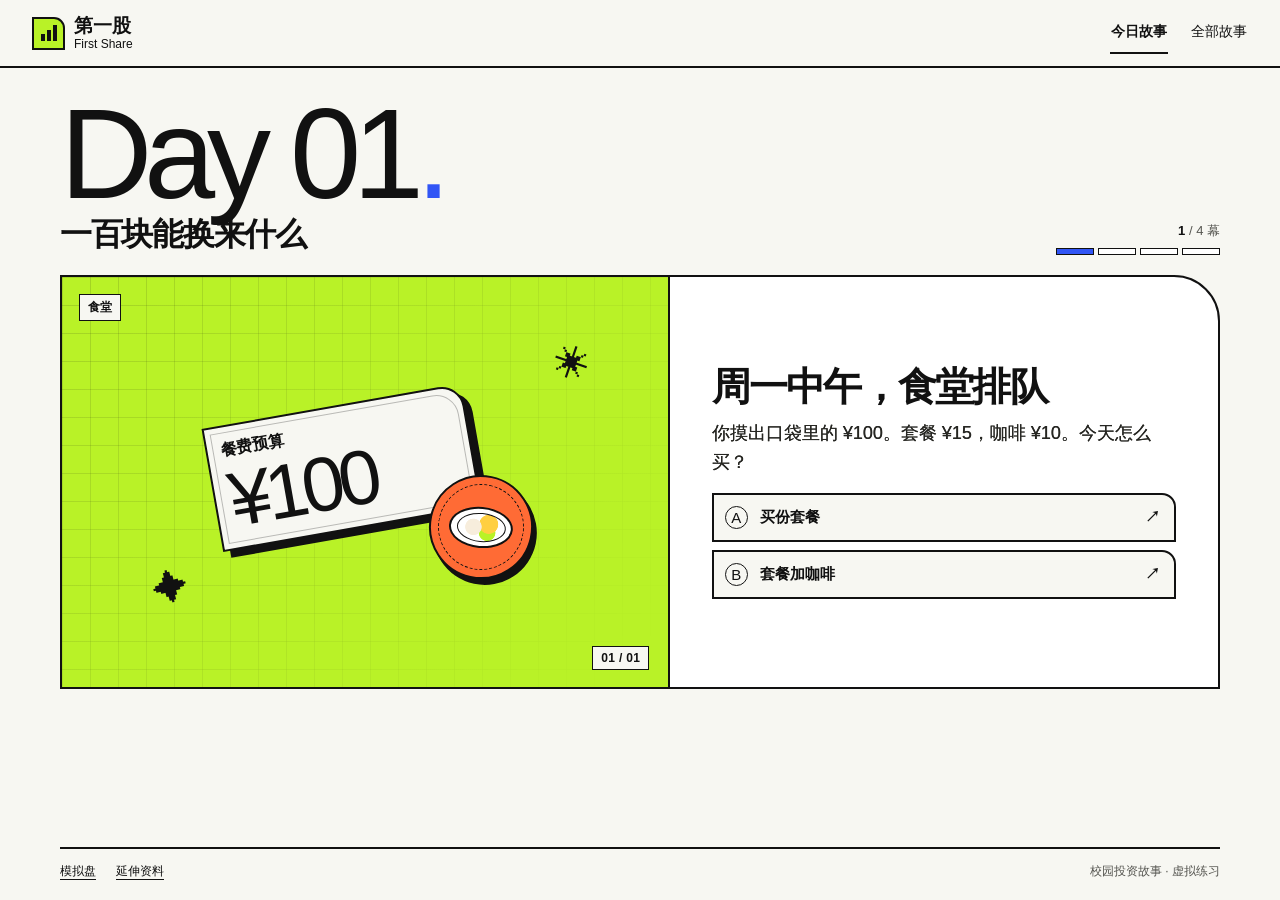
==== index.html @ f13561c3 "feat(site): publish campus investing stories" ====
<!doctype html>
<html lang="zh-CN">
<head>
  <meta charset="utf-8">
  <meta name="viewport" content="width=device-width, initial-scale=1">
  <meta name="theme-color" content="#f7f7f2">
  <meta name="description" content="五天校园故事。先认识钱，再用虚拟资金练一笔 A 股交易。">
  <title>第一股 · 今日故事</title>
  <style>@font-face { font-family: Bauhaus93; src: url('https://shuyuanwei4-jpg.github.io/wei-shuyuan-portfolio/assets/Bauhaus93.ttf') format('truetype'); font-display: swap; }
@font-face { font-family: OPPOSans; src: url('https://shuyuanwei4-jpg.github.io/wei-shuyuan-portfolio/assets/OPPOSans-Light.ttf') format('truetype'); font-weight: 300; font-display: swap; }
:root {
  --paper: #f7f7f2; --ink: #111; --line: #111; --lime: #b9f227; --blue: #3155f5;
  --accent: var(--blue); --muted: #555550; --panel: #fff; --orange: #ff6b35;
  --display: Bauhaus93, Impact, sans-serif; --ease: cubic-bezier(.22, 1, .36, 1);
  color: var(--ink); background: var(--paper); font-family: OPPOSans, 'Microsoft YaHei', 'PingFang SC', sans-serif; font-weight: 300;
  -webkit-text-size-adjust: 100%;
}
*, *::before, *::after { box-sizing: border-box; }
body { margin: 0; min-height: 100dvh; display: flex; flex-direction: column; }
button, input { font: inherit; color: inherit; }
button { cursor: pointer; }
button:disabled { cursor: default; }
a { color: inherit; text-decoration: none; }
button:focus-visible, a:focus-visible, input:focus-visible, summary:focus-visible { outline: 3px solid #2441dd; outline-offset: 4px; }
[hidden] { display: none !important; }
#content { width: min(1160px, calc(100% - 64px)); flex: 1; margin: 0 auto; padding: 37px 0 38px; outline: none; }
.top { border-bottom: 2px solid var(--line); }
.top-inner { width: min(1280px, calc(100% - 64px)); min-height: 66px; margin: auto; display: flex; align-items: center; justify-content: space-between; gap: 12px; }
.wordmark { display: inline-flex; align-items: center; gap: 9px; font-weight: 800; font-size: 19px; line-height: 1; white-space: nowrap; }
.wordmark small { display: block; margin-top: 3px; font: 12px/1 var(--display); }
.brand-icon { display: flex; gap: 2px; align-items: end; justify-content: center; width: 33px; height: 33px; padding-bottom: 7px; background: var(--lime); border: 2px solid var(--line); border-radius: 0 11px 0 0; }
.brand-icon i { width: 4px; height: 7px; background: var(--ink); }
.brand-icon i:nth-child(2) { height: 11px; }
.brand-icon i:nth-child(3) { height: 16px; }
nav { display: flex; align-items: center; gap: 22px; font-size: 14px; }
nav a { padding: 11px 1px; border-bottom: 2px solid transparent; white-space: nowrap; }
nav a[aria-current], nav a:hover { border-color: currentColor; }
nav a[aria-current] { font-weight: 700; }
.story-heading { display: flex; justify-content: space-between; align-items: end; gap: 16px; margin-bottom: 20px; }
.story-heading > div:first-child { min-width: 0; }
.story-heading .day-display { font: 400 clamp(70px, 10vw, 139px)/.77 var(--display); letter-spacing: -.065em; margin: 0 0 10px; white-space: nowrap; }
.day-display .dot { color: var(--blue); }
.story-heading h1, .story-heading h2 { margin: 0; font-size: clamp(20px, 3vw, 32px); font-weight: 750; line-height: 1.28; letter-spacing: -.04em; }
.step-control { min-width: 130px; color: var(--muted); font-size: 13px; text-align: right; white-space: nowrap; }
.step-control strong { font-weight: 750; color: var(--ink); }
.segments { display: flex; justify-content: end; gap: 4px; margin-top: 8px; }
.segments i { display: block; width: clamp(18px, 3.2vw, 38px); height: 7px; border: 1px solid var(--line); background: #fff; }
.segments i.visited { background: var(--lime); }
.segments i.active { background: var(--blue); }
.story-stage { display: grid; grid-template-columns: minmax(0, 1.11fr) minmax(0, 1fr); border: 2px solid var(--line); border-radius: 0 46px 0 0; isolation: isolate; overflow: hidden; background: #fff; }
.story-stage.arrive { animation: page-in .42s var(--ease) both; }
.story-art { position: relative; overflow: hidden; min-width: 0; min-height: 410px; margin: 0; display: grid; place-items: center; background-color: var(--art-color, var(--lime)); border-right: 2px solid var(--line); isolation: isolate; }
.story-art::before { content: ''; z-index: -1; position: absolute; inset: 0; background-image: linear-gradient(#1112 1px, transparent 1px), linear-gradient(90deg, #1112 1px, transparent 1px); background-size: 28px 28px; mask-image: linear-gradient(130deg, #000, #0000 95%); }
.story-art[data-art='wallet'], .story-art[data-art='phone'] { --art-color: #a7d7ea; }
.story-art[data-art='time'], .story-art[data-art='market'] { --art-color: #8295fe; }
.story-art[data-art='coffee'] { --art-color: #ff865d; }
.story-art[data-art='receipt'] { --art-color: #eeb5d1; }
.art-caption, .art-index { position: absolute; z-index: 2; padding: 4px 8px; font-size: 12px; font-weight: 750; white-space: nowrap; background: var(--paper); border: 1.5px solid var(--line); }
.art-caption { left: 17px; top: 17px; }
.art-index { right: 19px; bottom: 17px; font-family: var(--display); letter-spacing: .025em; }
.art-shape { position: absolute; font: 35px/1 var(--display); }
.art-shape.one { left: 15%; bottom: 20%; transform: rotate(-14deg); }
.art-shape.two { top: 17%; right: 13%; transform: rotate(19deg); }
.art-objects { position: relative; width: min(75%, 350px); height: 226px; display: grid; place-items: center; }
.art-objects > * { grid-area: 1 / 1; }
.visual-card { position: relative; width: 75%; min-height: 123px; display: grid; align-content: center; gap: 5px; padding: 13px 13px 12px; border: 2px solid var(--line); border-radius: 0 23px 0 0; background: var(--paper); box-shadow: 7px 7px 0 var(--ink); transform: translate(-9%, -11%) rotate(-10deg); }
.visual-card::before { content: ''; position: absolute; inset: 5px; border: 1px solid #1114; border-radius: inherit; pointer-events: none; }
.visual-card span { position: relative; font-size: clamp(12px, 1.4vw, 16px); font-weight: 750; }
.visual-card b { position: relative; display: block; font: 400 clamp(42px, 6vw, 77px)/.91 var(--display); letter-spacing: -.075em; }
.visual-card b.mixed { font: 800 clamp(28px, 4vw, 53px)/1.1 OPPOSans, 'Microsoft YaHei', sans-serif; letter-spacing: -.055em; }
.visual-prop { position: relative; justify-self: end; align-self: end; width: 104px; height: 104px; right: 2%; bottom: 7%; display: grid; place-items: center; border: 2px solid var(--line); background: var(--prop, #ff6b35); border-radius: 50%; box-shadow: 5px 5px 0 var(--ink); transform: rotate(12deg); font: 40px/1 var(--display); }
.visual-prop::before { content: ''; position: absolute; inset: 7px; border: 1px dashed var(--ink); border-radius: inherit; }
.art-status { z-index: 3; position: absolute; left: 50%; bottom: 3%; min-width: 96px; max-width: calc(100% - 10px); padding: 7px 12px; border: 2px solid var(--line); background: var(--blue); color: white; box-shadow: 3px 3px 0 var(--ink); font-size: clamp(14px, 2.4vw, 21px); font-weight: 750; text-align: center; transform: translateX(-50%) rotate(-4deg); white-space: nowrap; }
.art-status.toss { animation: stamp .6s cubic-bezier(.18, 1.6, .4, 1) both; }
.story-art.changed .visual-prop { animation: prop-toss .65s var(--ease) both; }
.story-art.changed::after { content: ''; position: absolute; z-index: 2; inset: -20%; pointer-events: none; background: linear-gradient(105deg, transparent 39%, #fff5 48%, transparent 58%); animation: light-sweep .72s var(--ease) both; }
.prop-meal { width: 64px; height: 41px; position: relative; display: grid; place-items: center; border: 2px solid var(--ink); border-radius: 50%; background: #fff; transform: rotate(-7deg); }
.prop-meal::before { content: ''; width: 49px; height: 29px; border: 1.5px solid var(--ink); border-radius: 50%; background: radial-gradient(circle at 33% 50%, #f7eddc 0 23%, transparent 25%), radial-gradient(circle at 65% 36%, #ffcf41 0 26%, transparent 28%), radial-gradient(circle at 63% 67%, #b9f227 0 23%, transparent 25%); }
.prop-coffee { position: relative; width: 44px; height: 50px; border: 2px solid var(--ink); border-radius: 4px 4px 15px 15px; background: #f7f7f2; }
.prop-coffee::before { content: ''; position: absolute; top: 8px; left: 100%; width: 15px; height: 20px; border: 2px solid var(--ink); border-left: 0; border-radius: 0 9px 9px 0; }
.prop-coffee::after { content: ''; position: absolute; top: 20px; left: 12px; width: 14px; height: 14px; background: var(--lime); border: 1.5px solid var(--ink); border-radius: 50%; }
.prop-clock { width: 56px; aspect-ratio: 1; position: relative; background: var(--paper); border: 2px solid var(--ink); border-radius: 50%; }
.prop-clock::before { content: ''; position: absolute; top: 10px; left: 25px; width: 15px; height: 17px; border-bottom: 3px solid var(--ink); border-left: 3px solid var(--ink); border-radius: 1px; }
.prop-phone { position: relative; width: 36px; height: 61px; border: 2px solid var(--ink); border-radius: 7px; background: var(--paper); }
.prop-phone::before { content: ''; position: absolute; inset: 11px 5px; background: repeating-linear-gradient(to bottom, var(--blue) 0 3px, transparent 3px 8px); }
.prop-phone::after { content: ''; position: absolute; left: 11px; bottom: 3px; width: 10px; height: 2px; background: var(--ink); }
.prop-book { position: relative; width: 49px; height: 38px; border: 2px solid var(--ink); box-shadow: inset 5px 0 #111; background: var(--lime); transform: rotate(-17deg); }
.prop-book::before { content: ''; position: absolute; left: 14px; right: 6px; top: 8px; height: 12px; border-block: 2px solid var(--ink); }
.prop-receipt { position: relative; width: 37px; height: 55px; border: 2px solid var(--ink); background: var(--paper); }
.prop-receipt::before { content: ''; position: absolute; inset: 7px 6px; background: repeating-linear-gradient(to bottom, #111 0 2px, transparent 2px 7px); }
.story-copy { display: flex; flex-direction: column; justify-content: center; min-width: 0; padding: clamp(20px, 3.25vw, 47px); }
.scene-title { margin: 0 0 9px; font-size: clamp(23px, 3.1vw, 39px); line-height: 1.17; letter-spacing: -.045em; font-weight: 800; }
.scene-text { margin: 0 0 16px; max-width: 28em; color: #272723; font-size: clamp(15px, 1.7vw, 18px); line-height: 1.6; text-shadow: .18px 0 currentColor; }
.choices { display: grid; gap: 8px; }
.choice, .btn { border: 2px solid var(--line); border-radius: 0 14px 0 0; background: var(--paper); color: var(--ink); font-weight: 750; text-align: left; }
.choice { width: 100%; min-height: 49px; display: grid; grid-template-columns: 27px minmax(0, 1fr) 18px; align-items: center; gap: 8px; padding: 8px 11px; font-size: 15px; line-height: 1.35; }
.choice-key { display: grid; width: 23px; height: 23px; place-items: center; border: 1.5px solid var(--line); border-radius: 50%; font: 15px/1 var(--display); }
.choice span:last-child, .btn span:last-child { transition: transform .31s var(--ease); }
.choice[aria-pressed='true'] { background: var(--lime); box-shadow: 3px 3px 0 var(--ink); }
.choice[aria-pressed='true'] span:last-child { transform: rotate(25deg); }
.feedback { margin: 13px 0 0; padding: 8px 0 8px 11px; border-left: 4px solid var(--blue); font-size: 14px; line-height: 1.55; }
.scene-next { display: flex; gap: 8px; margin-top: 12px; flex-wrap: wrap; }
.btn { display: inline-flex; min-height: 46px; align-items: center; justify-content: center; gap: 10px; padding: 8px 13px; font-size: 14px; }
.btn.primary { background: var(--lime); }
.btn.secondary { background: var(--paper); }
.btn:disabled { opacity: .46; }
.story-back { min-height: 43px; padding: 5px 0; border: 0; background: transparent; font-size: 13px; font-weight: 700; }
.under-stage { display: flex; justify-content: space-between; align-items: center; gap: 10px; padding-top: 7px; }
.under-stage span { margin-left: auto; font-size: 12px; color: var(--muted); }
.story-list { display: grid; grid-template-columns: repeat(3, minmax(0, 1fr)); gap: 14px; }
.story-tile { display: grid; grid-template-columns: minmax(0, 1fr) 24px; gap: 8px; padding: 14px; background: #fff; border: 2px solid var(--line); border-radius: 0 27px 0 0; }
.story-tile:nth-child(3n+2) { background: var(--lime); }
.story-tile:nth-child(3n+3) { background: var(--blue); color: #fff; }
.story-tile strong { font: 400 clamp(32px, 5vw, 58px)/.84 var(--display); letter-spacing: -.06em; }
.story-tile h2 { margin: 14px 0 3px; font-size: 19px; }
.story-tile p { margin: 0; font-size: 13px; }
.story-tile > span { align-self: end; font-size: 22px; }
.site-footer { display: flex; flex-wrap: wrap; align-items: center; gap: 10px 20px; border-top: 2px solid var(--line); width: min(1160px, calc(100% - 64px)); padding: 14px 0 20px; margin: 0 auto; font-size: 12px; }
.site-footer a { text-decoration: underline; text-underline-offset: 4px; }
.site-footer > span { margin-left: auto; color: var(--muted); }
.resource-card { padding: 16px 0; border-bottom: 1px solid var(--line); }
.resource-card a { text-decoration: underline; text-underline-offset: 5px; }
.resources { max-width: 680px; }
.resources h1 { margin: 0; font-size: 33px; }
#content .sim-shell { --sim-lavender: #ebf6d1; }
#content .sim-card, #content .sim-tip, #content .sim-account { border: 2px solid var(--ink); border-radius: 0 21px 0 0; }
#content .sim-tip { background: var(--lime); color: var(--ink); }
#content .sim-shell .sim-btn { border: 2px solid var(--line); border-radius: 0 13px 0 0; }
#content .sim-shell .sim-btn.primary { color: var(--ink); background: var(--lime); }
#content .sim-shell .sim-btn.primary:hover { background: #d2fb6e; }
#content .sim-print strong, #content .sim-account strong { font-family: var(--display); font-weight: 400; }
@media (hover: hover) {
  .choice, .btn, .story-tile { transition: transform .34s var(--ease), box-shadow .34s var(--ease), background .2s; }
  .choice:hover, .btn:hover:enabled, a.btn:hover, .story-tile:hover { transform: translate(-2px, -3px); box-shadow: 4px 4px var(--ink); }
  .choice:hover span:last-child, .story-tile:hover > span { transform: translate(2px, -2px); }
  .choice:active, .btn:active { transform: none; box-shadow: none; }
}
@keyframes page-in { from { opacity: .65; transform: translateY(9px); } to { opacity: 1; transform: none; } }
@keyframes stamp { from { opacity: 0; transform: translate(-50%, 12px) scale(.65) rotate(15deg); } to { opacity: 1; transform: translate(-50%, 0) scale(1) rotate(-4deg); } }
@keyframes prop-toss { 0%,100% { transform: rotate(12deg); } 52% { transform: translateY(-20px) rotate(30deg); } }
@keyframes light-sweep { from { transform: translateX(-100%); } to { transform: translateX(100%); } }
@media (max-width: 720px) {
  #content, .top-inner, .site-footer { width: calc(100% - 32px); }
  #content { padding: 24px 0 25px; }
  .top-inner { min-height: 58px; }
  .wordmark { font-size: 16px; }
  .wordmark small { font-size: 10px; }
  nav { gap: 13px; font-size: 12px; }
  .story-heading { margin-bottom: 12px; gap: 8px; }
  .story-heading .day-display { font-size: clamp(54px, 12vw, 84px); margin-bottom: 7px; }
  .story-heading h1, .story-heading h2 { font-size: clamp(16px, 4.6vw, 24px); }
  .step-control { min-width: auto; font-size: 11px; }
  .segments { margin-top: 4px; }
  .segments i { height: 5px; width: 16px; }
  .story-stage { grid-template-columns: minmax(0, 1fr); border-radius: 0 31px 0 0; }
  .story-art { min-height: 195px; border-right: 0; border-bottom: 2px solid var(--line); }
  .art-caption { left: 9px; top: 8px; font-size: 10px; }
  .art-index { right: 8px; bottom: 7px; font-size: 10px; }
  .art-objects { height: 170px; width: min(67%, 252px); }
  .visual-card { min-height: 88px; gap: 3px; box-shadow: 5px 5px var(--ink); }
  .visual-card b { font-size: clamp(37px, 10vw, 61px); }
  .visual-card b.mixed { font-size: clamp(19px, 6.2vw, 42px); }
  .visual-prop { width: 78px; height: 78px; bottom: 8%; font-size: 31px; }
  .prop-meal, .prop-coffee, .prop-book, .prop-clock, .prop-phone, .prop-receipt { scale: .75; }
  .art-shape { font-size: 23px; }
  .story-copy { padding: 14px 13px; }
  .scene-title { font-size: clamp(20px, 5.6vw, 31px); margin-bottom: 5px; }
  .scene-text { margin-bottom: 10px; font-size: 14px; }
  .choice { min-height: 44px; font-size: 14px; padding: 6px 8px; }
  .feedback { margin-top: 10px; font-size: 13px; }
  .scene-next { margin-top: 8px; }
  .scene-next .btn { width: 100%; justify-content: space-between; }
  .story-list { grid-template-columns: repeat(2, minmax(0, 1fr)); gap: 9px; }
}
@media (max-width: 350px) {
  #content, .top-inner, .site-footer { width: calc(100% - 22px); }
  .story-list { grid-template-columns: minmax(0, 1fr); }
  .site-footer > span { margin-left: 0; }
}
@media (prefers-reduced-motion: reduce) {
  *, *::before, *::after { animation-duration: .01ms !important; transition-duration: .01ms !important; scroll-behavior: auto !important; }
}

.practice {
  --practice-ink: var(--ink, #111);
  --practice-paper: var(--paper, #f7f7f2);
  --practice-blue: var(--blue, #3155f5);
  --practice-lime: var(--lime, #b9f227);
  color: var(--practice-ink);
  width: min(100%, 39rem);
  margin-inline: auto;
}

.practice * { box-sizing: border-box; }
.practice-main { min-width: 0; }
.practice-main h2 {
  color: inherit;
  margin: .45rem 0 .6rem;
  font-size: clamp(1.8rem, 5vw, 3rem);
  line-height: 1.12;
  font-weight: 800;
  letter-spacing: -.025em;
}
.practice-main h2:focus { outline: 0; }
.practice-kicker {
  margin: 0;
  display: flex;
  justify-content: space-between;
  gap: 1rem;
  font-size: .83rem;
  font-weight: 700;
}
.practice-kicker span { color: var(--muted, #555); font-variant-numeric: tabular-nums; }
.practice-description { margin: 0; font-size: 1rem; line-height: 1.65; }
.practice-figure {
  margin: 1.3rem 0 1rem;
  border: 1px solid var(--practice-ink);
  border-top-right-radius: 1.4rem;
  background: var(--practice-paper);
  overflow: hidden;
  font-variant-numeric: tabular-nums;
}
.practice-price-comparison { display: grid; grid-template-columns: 1fr 1fr; }
.practice-price-comparison > div { display: grid; align-content: center; gap: .35rem; min-width: 0; min-height: 6.4rem; padding: .9rem 1.1rem; }
.practice-price-comparison > div + div { background: var(--practice-lime); border-left: 1px solid var(--practice-ink); }
.practice-price-comparison span { font-size: .82rem; font-weight: 700; }
.practice-price-comparison strong { font-size: clamp(1.5rem, 5.5vw, 2.35rem); line-height: 1.1; }
.practice-price-comparison small { font-family: inherit; font-size: .73rem; white-space: nowrap; }
.practice-ledger { margin: 0; }
.practice-ledger > div { display: flex; justify-content: space-between; align-items: center; gap: .7rem; padding: .63rem 1rem; }
.practice-ledger > div + div { border-top: 1px solid var(--practice-ink); }
.practice-ledger > div:last-child { background: var(--practice-lime); }
.practice-ledger dt { font-size: .88rem; line-height: 1.35; }
.practice-ledger dd { margin: 0; white-space: nowrap; font-size: 1.02rem; font-weight: 750; }
.practice-ledger dd.practice-order-mark { font-size: .9rem; }
.practice-profit { display: grid; grid-template-columns: 1fr 1fr; }
.practice-profit span { display: flex; align-items: center; min-height: 3.6rem; padding: .6rem .8rem; font-size: .88rem; font-weight: 750; background: var(--practice-lime); }
.practice-profit span + span { border-left: 1px solid var(--practice-ink); background: transparent; }
.practice-shares p { margin: 0; padding: .65rem .8rem; border-top: 1px solid var(--practice-ink); font-size: .85rem; }
.practice-message { padding: .95rem 1rem; }
.practice-message span { font-size: .82rem; font-weight: 700; }
.practice-message p { margin: .38rem 0 0; line-height: 1.5; font-size: 1.02rem; }
.practice-actions { display: flex; flex-wrap: wrap; gap: .55rem; }
.practice-choice {
  flex: 1 1 10rem;
  min-height: 2.85rem;
  padding: .5rem .75rem;
  border: 1px solid var(--practice-ink);
  border-radius: 0;
  color: var(--practice-ink);
  background: var(--practice-paper);
  font: inherit;
  font-size: .9rem;
  font-weight: 750;
  line-height: 1.35;
  text-align: center;
  cursor: pointer;
}
.practice-choice:hover { background: var(--practice-lime); }
.practice-choice:focus-visible { outline: 2px solid var(--practice-blue); outline-offset: 3px; }
.practice-primary { color: #fff; background: var(--practice-blue); border-color: var(--practice-blue); }
.practice-primary:hover { color: var(--practice-ink); border-color: var(--practice-ink); }
.practice-primary span { margin-left: .25rem; }
.practice-feedback { margin: 0 0 .8rem; border-left: 3px solid var(--practice-blue); padding: .12rem 0 .12rem .6rem; font-size: .91rem; font-weight: 650; line-height: 1.55; }
.practice-hint { border-left-color: var(--practice-ink); }
.practice-live { position: absolute; width: 1px; height: 1px; padding: 0; overflow: hidden; white-space: nowrap; clip-path: inset(50%); }

@media (max-width: 360px) {
  .practice-price-comparison > div { padding-inline: .7rem; }
  .practice-ledger > div { padding-inline: .7rem; }
  .practice-choice { flex-basis: 100%; }
}
</style>
</head>
<body>
  <header class="top"><div class="top-inner">
    <a class="wordmark" href="#today" aria-label="第一股，今日故事"><span class="brand-icon" aria-hidden="true"><i></i><i></i><i></i></span><span>第一股<small>First Share</small></span></a>
    <nav aria-label="主导航"><a href="#today" data-nav="today">今日故事</a><a href="#stories" data-nav="stories">全部故事</a></nav>
  </div></header>
  <main id="content" tabindex="-1"></main>
  <footer class="site-footer"><a href="#practice">模拟盘</a><a href="#resources">延伸资料</a><span>校园投资故事 · 虚拟练习</span></footer>
  <noscript>请启用 JavaScript，继续校园故事。</noscript>
  <script>const STORIES = [
  {
    title: '一百块能换来什么',
    label: '认识钱',
    practice: 'money',
    scenes: [
      {
        title: '周一中午，食堂排队',
        text: '你摸出口袋里的 ¥100。套餐 ¥15，咖啡 ¥10。今天怎么买？',
        art: 'canteen',
        choices: [
          { label: '买份套餐', feedback: '花掉 ¥15，吃饱了，还剩 ¥85。', value: '¥85' },
          { label: '套餐加咖啡', feedback: '花掉 ¥25，吃饱了，也喝到咖啡。还剩 ¥75。', value: '¥75' },
        ],
        next: '看看菜单',
      },
      {
        title: '同一张钱，新学期少买一餐',
        text: '假设套餐从 ¥15 涨到 ¥18。还是那张 ¥100，现在能买几份？',
        art: 'wallet',
        choices: [
          { label: '够买 5 份', feedback: '5 份花 ¥90，还剩 ¥10。原来能买 6 份。同样的钱买到的东西少了，这叫购买力下降。', value: '5 份' },
          { label: '仍然能买 6 份', feedback: '6 份要 ¥108。手里的金额还是 ¥100，但只够买 5 份。', value: '差 ¥8' },
        ],
        next: '遇到一个邀约',
      },
      {
        title: '今天拿走，还是下学期拿',
        text: '同学想合资印明信片。他请你现在出 ¥100，卖顺了下学期能分到 ¥120，卖不动可能只拿回 ¥60。你怎么决定？',
        art: 'time',
        choices: [
          { label: '先留着，下周还要吃饭', feedback: '留在手里，现在就有 ¥100 可用。用钱的时间会影响你能承担多大的风险。', value: '现在 ¥100' },
          { label: '先问一张卖多少、卖不掉怎么办', feedback: '投资是拿出现在能用的钱，换未来可能的收益。先问清销量、成本和回款时间，再判断 ¥120 有多大把握。', value: '未来 ¥60～120' },
          { label: '算好肯定赚 ¥20', feedback: '卖顺才多拿 ¥20。卖不动就可能少 ¥40，还要等到下学期才知道结果。', value: '可能亏 ¥40' },
        ],
        next: '这和股票有什么关系？',
      },
      {
        title: '从明信片摊，走到股市',
        text: '学姐想开咖啡店，邀请你出钱当小股东。遇到这样的机会，你会先问哪一句？',
        art: 'coffee',
        choices: [
          { label: '它靠什么挣钱，我可能亏多少？', feedback: '买股票也是出钱成为一家公司的小股东。学会看生意、价格和风险，才能自己决定值不值得买。', value: '生意 / 价格 / 风险' },
          { label: '这股明天会涨吗？', feedback: '明天的价格很难猜。先看公司靠什么赚钱、你付多少、最坏会亏多少，也可以决定先不买。', value: '先看生意' },
        ],
      },
    ],
  },
  {
    title: '留够下学期的钱',
    label: '算预算',
    practice: 'budget',
    scenes: [
      {
        title: '周二晚上，摊开校园账本',
        text: '存款 ¥8,000。房租、吃饭和考试报名要 ¥4,800，你想另留 ¥2,500 应急。扣完还剩多少？',
        art: 'wallet',
        choices: [
          { label: '¥700', feedback: '¥8,000 − ¥4,800 − ¥2,500 = ¥700。这是暂时没安排的余额。', value: '剩 ¥700' },
          { label: '¥3,200', feedback: '¥3,200 是扣完必需开支的余额。再放好应急金，才剩 ¥700。', value: '再留 ¥2,500' },
        ],
        next: '看看一笔订单',
      },
      {
        title: '剩 ¥700，够买一手吗',
        text: '模拟盘里有只 ¥10 左右的股票。先按 ¥10 算，沪深主板普通 A 股一手是 100 股，示例佣金 ¥5。',
        art: 'receipt',
        choices: [
          { label: '试着买 100 股', feedback: '¥10 × 100 + ¥5 = ¥1,005，还差 ¥305。可以继续保留那 ¥700，用虚拟钱试单。', value: '共 ¥1,005' },
          { label: '先拿 ¥305 应急金凑一凑', feedback: '凑够后，应急金就少了 ¥305。维修电脑或看病时，可能正好遇上股价下跌。', value: '应急金剩 ¥2,195' },
          { label: '真钱投入 ¥0，用虚拟钱练', feedback: '¥700 继续留在手里。照样能练挂单、撤单和成交。', value: '真钱 ¥0' },
        ],
        next: '遇到意外支出',
      },
      {
        title: '周末，电脑突然要修',
        text: '你的电脑维修报价 ¥600，当天就要付款。两种资金安排会发生什么？',
        art: 'receipt',
        choices: [
          { label: '用提前留下的应急金', feedback: '修完电脑，应急金还剩 ¥1,900。你不用等交易完成就能付款。', value: '还留 ¥1,900' },
          { label: '假设钱都买了股票，等卖出再付', feedback: '你需要等市场开市、委托成交，再等资金可取。价跌时卖出，还可能拿回更少。', value: '回款时间不定' },
        ],
      },
    ],
  },
  {
    title: '下课咖啡怎么分钱',
    label: '理解股票',
    practice: 'ownership',
    scenes: [
      {
        title: '校门口，一张咖啡券和一股股票',
        text: '故事里的下课咖啡有 10 万股。店长把一张咖啡券和一张股东凭证摆到你面前，你想看看哪张？',
        art: 'coffee',
        choices: [
          { label: '看咖啡券', feedback: '这张券能换一杯咖啡。喝完，这笔消费就结束了。', value: '1 杯咖啡' },
          { label: '看股东凭证', feedback: '一股对应公司的十万分之一股权。公司经营的好坏会影响这份权益的价值。', value: '1 股' },
        ],
        next: '看看店里的账',
      },
      {
        title: '今年做完生意，剩了 ¥12 万',
        text: '下课咖啡卖饮品收进 ¥100 万。付过租金、员工工资、原料、税和设备后，还剩 ¥12 万。店长问这笔钱怎么用。',
        art: 'coffee',
        choices: [
          { label: '拿一半发给股东', feedback: '¥60,000 分给 10 万股，每股收到 ¥0.60。店里还留着另一半现金。', value: '每股 ¥0.60' },
          { label: '留下来尝试开新店', feedback: '本次分红 ¥0。新店赚钱时，股东可能受益。新店亏钱时，公司也承担成本。', value: '本次 ¥0' },
          { label: '先偿还快到期的债务', feedback: '现金也会用于还债。还完才能继续决定留多少用于经营、分多少给股东。', value: '先还债' },
        ],
        next: '看看这份收益',
      },
      {
        title: '收到分红，最后还是赚了吗',
        text: '单独算一笔。你以 ¥10 买入一股，收到 ¥0.60 分红，最后以 ¥9 卖出。先忽略税费。',
        art: 'receipt',
        choices: [
          { label: '亏 ¥0.40', feedback: '卖出拿回 ¥9，分红拿到 ¥0.60，共 ¥9.60。和买入的 ¥10 一比，少了 ¥0.40。', value: '−¥0.40' },
          { label: '赚 ¥0.60', feedback: '分红确实拿到 ¥0.60，卖出却比买入少了 ¥1。两笔合起来亏 ¥0.40。', value: '−¥0.40' },
        ],
        next: '比较两个出价',
      },
      {
        title: '同一间店，有人出 ¥10，有人出 ¥20',
        text: '两位同学看的是同一家店、同样一股。假设未来一年都能分到 ¥0.60，仅看这笔分红，各占买入价多少？',
        art: 'market',
        choices: [
          { label: '¥10 的是 6%，¥20 的是 3%', feedback: '同样拿到 ¥0.60，贵一倍买入，股息占买价的比例减半。未来的经营、分红和卖出价还会变。', value: '6% / 3%' },
          { label: '都分 ¥0.60，所以比例一样', feedback: '分到的钱一样，付出的本金不同。¥0.60 ÷ ¥10 是 6%，÷ ¥20 是 3%。', value: '6% / 3%' },
        ],
      },
    ],
  },
  {
    title: '校园二手摊的出价',
    label: '看懂报价',
    practice: 'quote',
    scenes: [
      {
        title: '旧教材市场，四张价签',
        text: '同版教材，两位买家最多肯出 ¥19、¥20，两位卖家最低肯收 ¥22、¥24。现在最接近的一对是谁？',
        art: 'market',
        choices: [
          { label: '买家 ¥20，卖家 ¥22', feedback: '一个出价最高，一个要价最低，离成交还差 ¥2。股市里把这两个报价叫买一、卖一。', value: '¥20 / ¥22' },
          { label: '买家 ¥19，卖家 ¥24', feedback: '这两个报价差 ¥5。优先看最高买价 ¥20 和最低卖价 ¥22。', value: '差 ¥5' },
        ],
        next: '你来出价',
      },
      {
        title: '你最多愿付多少',
        text: '卖家 ¥22 的书还在。你写下愿意付的最高价，看看会发生什么。',
        art: 'market',
        choices: [
          { label: '最多 ¥21', feedback: '卖家最低要 ¥22，你最多付 ¥21。可以留着报价等，或者把报价撤掉。', value: '继续等' },
          { label: '最多 ¥23', feedback: '有人愿意按 ¥22 卖给你，你最多付 ¥23。按现有最低要价买，只需付 ¥22。', value: '成交 ¥22' },
        ],
        next: '换成股票报价',
      },
      {
        title: '回到下课咖啡的报价单',
        text: '最近一笔是 ¥10.01，当下买一 ¥10.00、卖一 ¥10.02。你想练一次限价买入，买 100 股。',
        art: 'market',
        choices: [
          { label: '报 ¥10.00，看看等待状态', feedback: '¥10.00 达不到卖一，委托先等候。出现符合你限价的对手单时，才可能成交。', value: '待成交' },
          { label: '报 ¥10.05，看看成交价', feedback: '卖一仍为 ¥10.02 且数量足够时，简化连续竞价会按 ¥10.02 成交。你设的 ¥10.05 是最高愿付价。', value: '可能成交 ¥10.02' },
        ],
        next: '看看什么时候能卖',
      },
      {
        title: '买入当天，想再卖一次',
        text: '假设你用模拟账户买到 100 股。页面显示持有 100 股，可卖 0 股。什么时候能卖？',
        art: 'receipt',
        choices: [
          { label: '等到下一交易日', feedback: '普通 A 股实行 T+1。比如周五买入，遇上周末就要等下一次开市。', value: '下一交易日' },
          { label: '今天再点一次卖出', feedback: '今天买的 100 股目前可卖数量是 0。到了下一交易日才会解锁。', value: '可卖 0 股' },
        ],
      },
    ],
  },
  {
    title: '打开券商 App 的一天',
    label: '认识券商',
    practice: 'broker',
    scenes: [
      {
        title: '群里冒出一个开户链接',
        text: '群友说点链接下载 App，再扫他的私人收款码入金。你想了解开户，下一步怎么做？',
        art: 'phone',
        choices: [
          { label: '去证监会查名录，再从券商官网找 App', feedback: '先核对券商全称，再从官网入口到官方应用商店。下载前核对 App 名称和开发者。', value: '核对开发者' },
          { label: '先扫收款码试转 ¥1', feedback: '私人转账到了个人账户。券商入金通常走本人绑定银行卡的「银证转账」，先去官方渠道核实。', value: '先核实' },
        ],
        next: '认识开户入口',
      },
      {
        title: '官方 App 上有个「开户」',
        text: '流程通常包含本人身份证、支持的本人银行卡、身份核验、风险测评和协议确认。你现在打算怎么做？',
        art: 'phone',
        choices: [
          { label: '先看佣金、最低收费和卖出税费', feedback: '先弄清每笔要付多少钱。最低佣金对小额交易占比更大，具体事项看券商公示。', value: '查看费用说明' },
          { label: '先不开户，继续练习', feedback: '这一周可以在模拟盘练完。以后想开户，再按券商官方步骤准备。', value: '继续模拟' },
        ],
        next: '模拟走一遍下单',
      },
      {
        title: '在「行情」搜索证券代码',
        text: '想象你的账户已开好，决定用本人银行卡做银证转账。搜到两家公司名字很像，下一步该点哪里？',
        art: 'phone',
        choices: [
          { label: '核对证券代码和市场，再进「买入」', feedback: '进「买入」后，核对限价、股数、费用和可用资金。确认之前，随时可以退回。', value: '代码、价格、股数' },
          { label: '点名字靠前的一只，直接买', feedback: '公司名字会相似。先用证券代码和所属市场确认是同一只股票。', value: '先核对' },
        ],
        next: '查一下委托',
      },
      {
        title: '提交后，怎么知道买到没有',
        text: '你刚提交模拟委托。想查实际成交价格、股数，还有多少没成交。打开哪个入口？',
        art: 'receipt',
        choices: [
          { label: '先看「当日委托」，再看「当日成交」', feedback: '「委托」看排队和剩余数量，「成交」看实际价和股数。再去「持仓」核对可卖数量，订单未成交部分可按规则撤单。', value: '委托 → 成交' },
          { label: '回到「行情」看最新价', feedback: '最新价显示市场的最近成交。你的成交价和数量要到「当日成交」里查询。', value: '去看自己的订单' },
        ],
      },
    ],
  },
];
</script>
  <script>const SIM_QUOTES = [
  { bid: 1000, ask: 1002, last: 1001, event: '开盘后，买卖双方的报价相差 2 分钱。' },
  { bid: 997, ask: 999, last: 998, event: '有卖家愿意降价，卖一来到 ¥9.99。' },
  { bid: 1004, ask: 1006, last: 1005, event: '有买家提高了报价，买一来到 ¥10.04。' },
  { bid: 986, ask: 989, last: 988, event: '有买家撤掉报价，新报出来的买一更低。' },
  { bid: 967, ask: 970, last: 969, event: '部分卖家继续降价，最新成交价回落。' },
  { bid: 1020, ask: 1022, last: 1021, event: '新的买单报了更高的价，成交价回升。' },
  { bid: 1014, ask: 1016, last: 1015, event: '买卖报价再次变化，短期成交价有涨也有跌。' }
];

function simFee(side, amount) {
  const commission = Math.max(500, Math.round(amount * 0.0003));
  const tax = side === 'sell' ? Math.round(amount * 0.0005) : 0;
  return commission + tax;
}

class SimTradingAccount {
  constructor(budget) {
    this.startingCash = Math.round(budget * 100);
    this.cash = this.startingCash;
    this.shares = 0;
    this.boughtToday = 0;
    this.day = 1;
    this.tick = 0;
    this.last = this.quote.last;
    this.orders = [];
  }

  get quote() {
    return SIM_QUOTES[this.tick % SIM_QUOTES.length];
  }

  get pending() {
    return this.orders.filter(order => order.status === 'pending');
  }

  get available() {
    const held = this.pending
      .filter(order => order.side === 'buy')
      .reduce((sum, order) => sum + order.amount + order.fee, 0);
    return this.cash - held;
  }

  get sellable() {
    const held = this.pending
      .filter(order => order.side === 'sell')
      .reduce((sum, order) => sum + order.quantity, 0);
    return this.shares - this.boughtToday - held;
  }

  submit(side, limit, quantity) {
    if (!Number.isInteger(limit) || limit < 1 || limit > 99999) {
      return { reason: '输入 0.01 至 999.99 元的价格，最多保留两位小数。' };
    }
    if (!Number.isInteger(quantity) || quantity < 100 || quantity % 100 !== 0 || quantity > 10000) {
      return { reason: '数量从 100 股起，每次增加 100 股，本练习单笔最多 10,000 股。' };
    }
    const amount = limit * quantity;
    const fee = simFee(side, amount);
    if (side === 'buy' && amount + fee > this.available) {
      return { reason: '可用资金不足。买入委托需要覆盖限价金额和预计费用。' };
    }
    if (side === 'sell' && quantity > this.sellable) {
      const reason = this.boughtToday > 0
        ? '可卖股数不足。今天买入的股票到下一交易日才可卖。'
        : '可卖股数不足。先查看持仓，或撤销占用股数的卖单。';
      return { reason };
    }
    const order = {
      id: this.orders.length + 1, day: this.day, side, limit, quantity, amount, fee, status: 'pending'
    };
    this.orders.push(order);
    this.match(order);
    return { order };
  }

  match(order) {
    const isBuy = order.side === 'buy';
    const price = isBuy ? this.quote.ask : this.quote.bid;
    const crosses = isBuy ? order.limit >= price : order.limit <= price;
    if (!crosses) return false;
    const amount = price * order.quantity;
    const fee = simFee(order.side, amount);
    if (isBuy) {
      this.cash -= amount + fee;
      this.shares += order.quantity;
      this.boughtToday += order.quantity;
    } else {
      this.cash += amount - fee;
      this.shares -= order.quantity;
    }
    this.last = price;
    Object.assign(order, { price, amount, fee, status: 'filled' });
    return true;
  }

  cancel(id) {
    const order = this.pending.find(item => item.id === id);
    if (order) order.status = 'canceled';
    return order;
  }

  advance() {
    this.tick += 1;
    this.last = this.quote.last;
    const filled = [];
    for (const side of ['buy', 'sell']) {
      const orders = this.pending.filter(order => order.side === side);
      orders.sort((a, b) => (side === 'buy' ? b.limit - a.limit : a.limit - b.limit) || a.id - b.id);
      for (const order of orders) {
        if (this.match(order)) filled.push(order);
      }
    }
    return { filled };
  }

  nextDay() {
    const expired = this.pending;
    for (const order of expired) order.status = 'expired';
    this.boughtToday = 0;
    this.day += 1;
    this.advance();
    return { expired };
  }
}

const SIM_FORMAT = new Intl.NumberFormat('zh-CN', { minimumFractionDigits: 2, maximumFractionDigits: 2 });
const simNumber = cents => SIM_FORMAT.format(cents / 100);
const simMoney = cents => `¥${simNumber(cents)}`;
const simSide = side => side === 'buy' ? '买入' : '卖出';
const SIM_ORDER_STATUS = { pending: '待成交', filled: '已成交', canceled: '已撤单', expired: '已失效' };
let simAccount;

function renderSimulator(root, budget = 8000) {
  if (!simAccount) {
    const chosenBudget = Number.isFinite(budget) ? Math.max(0, Math.min(10000, budget)) : 8000;
    simAccount = new SimTradingAccount(chosenBudget);
  }
  let side = 'buy';
  let price = '';
  let quantity = '100';
  let status = '';
  let error = false;
  root.innerHTML = `<style>${SIMULATOR_CSS}</style><div class="sim-shell"><div class="sim-live" aria-live="polite" aria-atomic="true"></div><div class="sim-content"></div></div>`;
  const view = root.querySelector('.sim-content');
  const live = root.querySelector('.sim-live');

  function setStatus(text, isError = false) {
    status = text;
    error = isError;
    live.textContent = text;
  }

  function selectedPrice() {
    return /^\d{1,3}(?:\.\d{1,2})?$/.test(price) ? Math.round(Number(price) * 100) : 0;
  }

  function updateEstimate() {
    const limit = selectedPrice();
    const count = Number(quantity);
    const estimate = view.querySelector('.sim-estimate');
    if (!limit || count < 100 || count > 10000 || count % 100 !== 0) {
      estimate.innerHTML = '<span>按限价试算</span><strong>—</strong>';
      return;
    }
    const value = limit * count;
    const fee = simFee(side, value);
    const total = side === 'buy' ? value + fee : value - fee;
    const totalLabel = side === 'buy' ? '预计扣款上限' : '预计到账下限';
    estimate.innerHTML = `<span>${totalLabel} <small>含费用 ${simMoney(fee)}</small></span><strong>${simMoney(total)}</strong>`;
  }

  function render(focusSelector) {
    const account = simAccount;
    const { ask, bid, event } = account.quote;
    const marketValue = account.shares * account.last;
    const assets = account.cash + marketValue;
    const profit = assets - account.startingCash;
    const signedProfit = profit > 0 ? `+${simMoney(profit)}` : profit < 0 ? `−${simMoney(-profit)}` : simMoney(0);
    const actionTitle = side === 'buy' ? '最高愿付的价格' : '最低愿收的价格';
    const orders = account.orders.slice().reverse();
    const rows = orders.map(order => `<tr>
      <td>第 ${order.day} 日</td><td>${simSide(order.side)}</td><td>${simMoney(order.limit)}</td><td>${order.quantity} 股</td>
      <td>${order.price ? simMoney(order.price) : '—'}</td><td>${order.status === 'filled' ? simMoney(order.fee) : '—'}</td>
      <td><span class="sim-order-state ${order.status}">${SIM_ORDER_STATUS[order.status]}</span></td>
      <td>${order.status === 'pending' ? `<button type="button" class="sim-link" data-cancel="${order.id}" aria-label="撤销第 ${order.id} 笔${simSide(order.side)}委托">撤单</button>` : '—'}</td>
    </tr>`).join('');
    view.innerHTML = `
      <header class="sim-header">
        <div><h1>模拟交易</h1><p>用虚拟资金练习看盘、挂单、成交和撤单。</p></div>
        <span class="sim-day">第 ${account.day} 个交易日</span>
      </header>
      <div class="sim-account">
        <div><span>总资产</span><strong>${simMoney(assets)}</strong><small>现金 + 持仓市值</small></div>
        <div><span>可用资金</span><strong>${simMoney(account.available)}</strong><small>冻结 ${simMoney(account.cash - account.available)}</small></div>
        <div><span>持有股数</span><strong>${account.shares} <small>股</small></strong><small>当前可卖 ${account.sellable} 股</small></div>
        <div><span>账户盈亏</span><strong class="${profit < 0 ? 'sim-down' : profit > 0 ? 'sim-up' : ''}">${signedProfit}</strong><small>初始资金 ${simMoney(account.startingCash)}</small></div>
      </div>
      ${account.tick === 0 && account.orders.length === 0 ? '<aside class="sim-tip"><div><strong>练习第一笔限价单</strong><p>报 ¥10.00 买入 100 股，先看看委托为什么会等待，再推进一笔行情。</p></div><button type="button" class="btn secondary sim-btn" data-example>填入示例</button></aside>' : ''}
      <div class="sim-market-grid">
        <section class="sim-card sim-market" aria-labelledby="sim-stock-title">
          <div class="sim-stock-head"><span class="sim-stock-symbol" aria-hidden="true"></span><div><h2 id="sim-stock-title">下课咖啡</h2><span>SIM001 · 虚构股票</span></div></div>
          <div class="sim-print"><strong>${simMoney(account.last)}</strong><span>最新成交价</span></div>
          <p class="sim-quotes-label" id="sim-quotes-label">预设外部报价</p>
          <div class="sim-quotes" role="group" aria-labelledby="sim-quotes-label">
            <button type="button" data-quote="${ask}" aria-label="把卖一 ${simNumber(ask)} 元填入限价"><span>卖一 <small>最低卖价</small></span><strong>${simMoney(ask)}</strong></button>
            <button type="button" data-quote="${bid}" aria-label="把买一 ${simNumber(bid)} 元填入限价"><span>买一 <small>最高买价</small></span><strong>${simMoney(bid)}</strong></button>
          </div>
          <p class="sim-quotes-note">报价随预设行情变化。你的订单在「委托与成交」里查看。</p>
          <p class="sim-event">${event}</p>
          <div class="sim-market-actions">
            <button type="button" class="btn secondary sim-btn" data-step="tick">推进一笔行情</button>
            <button type="button" class="btn secondary sim-btn" data-step="day">进入下一交易日</button>
          </div>
        </section>
        <section class="sim-card sim-ticket" aria-labelledby="sim-ticket-title">
          <div class="sim-ticket-head"><h2 id="sim-ticket-title">限价委托</h2><span>每手 100 股</span></div>
          <div class="sim-toggle" role="group" aria-label="交易方向">
            <button type="button" data-side="buy" aria-pressed="${side === 'buy'}">买入</button>
            <button type="button" data-side="sell" aria-pressed="${side === 'sell'}">卖出</button>
          </div>
          <form class="sim-form" data-order-form novalidate>
            <div class="sim-inputs">
              <label><span>限价（元 / 股）</span><input name="limit" value="${price}" type="number" inputmode="decimal" min="0.01" max="999.99" step="0.01" placeholder="${simNumber(side === 'buy' ? ask : bid)}" required><small>${actionTitle}</small></label>
              <label><span>数量（股）</span><input name="quantity" value="${quantity}" type="number" inputmode="numeric" min="100" max="10000" step="100" required><small>按 100 股递增</small></label>
            </div>
            <div class="sim-estimate"></div>
            <button class="btn primary sim-btn sim-submit" type="submit">提交${simSide(side)}委托</button>
          </form>
          ${status ? `<p class="sim-status${error ? ' sim-status-error' : ''}">${status}</p>` : ''}
        </section>
      </div>
      <section class="sim-card sim-history" aria-labelledby="sim-history-title">
        <div class="sim-ticket-head"><h2 id="sim-history-title">委托与成交</h2><span>${account.pending.length} 笔待成交</span></div>
        ${rows ? `<div class="sim-table-scroll" tabindex="0" aria-label="订单记录表格，可横向滚动"><table><thead><tr><th scope="col">委托日</th><th scope="col">方向</th><th scope="col">限价</th><th scope="col">数量</th><th scope="col">成交价</th><th scope="col">费用</th><th scope="col">状态</th><th scope="col">操作</th></tr></thead><tbody>${rows}</tbody></table></div>` : '<p class="sim-empty">提交一笔委托后，这里会显示状态和成交价格。</p>'}
      </section>
      <div class="sim-foot">
        <details><summary>模拟规则与费用</summary><p>行情按预设情景推进。只模拟连续竞价的最优一档，假设对手方数量充足，满足限价时按当时对手方报价一次成交。待成交订单按同方向价格优先、同价时间优先处理。换日时，未成交委托失效，当天买入的股票可在下一交易日卖出。练习省略实盘的涨跌幅限制、申报价格范围等规则。</p><p>示例佣金为成交额的 0.03%，每笔最低 ¥5。卖出额外计 0.05% 的印花税，模拟省略过户费。实盘费用以当期规则和券商公示为准。刷新页面会重置本次模拟记录。</p></details>
        <details class="sim-reset"><summary>重置模拟资金</summary><form data-reset-form><label for="sim-budget">初始虚拟资金（0–10,000 元）</label><div><input id="sim-budget" name="budget" type="number" min="0" max="10000" step="1" value="${Math.trunc(account.startingCash / 100)}" required><button class="btn secondary sim-btn" type="submit">重置并开始</button></div><p>将清空当前持仓、委托和成交记录。</p></form></details>
      </div>`;
    updateEstimate();
    if (focusSelector) view.querySelector(focusSelector)?.focus({ preventScroll: true });
  }

  view.addEventListener('input', event => {
    if (event.target.name === 'limit') price = event.target.value;
    if (event.target.name === 'quantity') quantity = event.target.value;
    if (event.target.form?.matches('[data-order-form]')) updateEstimate();
  });

  view.addEventListener('click', event => {
    const button = event.target.closest('button');
    if (!button) return;
    const action = button.dataset;
    if ('example' in action) {
      side = 'buy';
      price = '10.00';
      quantity = '100';
      setStatus('');
      render();
      view.querySelector('[name="limit"]').focus();
    }
    if (action.side) {
      side = action.side;
      price = ((side === 'buy' ? simAccount.quote.ask : simAccount.quote.bid) / 100).toFixed(2);
      setStatus('');
      render(`[data-side="${side}"]`);
    }
    if (action.quote) {
      price = (Number(action.quote) / 100).toFixed(2);
      view.querySelector('[name="limit"]').value = price;
      updateEstimate();
      view.querySelector('[name="limit"]').focus();
    }
    if (action.step === 'tick') {
      const { filled } = simAccount.advance();
      const first = filled[0];
      const message = first
        ? `第 ${first.id} 笔委托以 ${simMoney(first.price)} 成交。${filled.length > 1 ? `另有 ${filled.length - 1} 笔成交。` : ''}`
        : '行情已更新。待成交订单会继续等候符合限价的报价。';
      setStatus(message);
      render('[data-step="tick"]');
    }
    if (action.step === 'day') {
      const { expired } = simAccount.nextDay();
      setStatus(`现在是第 ${simAccount.day} 个交易日，可卖 ${simAccount.sellable} 股。${expired.length ? `${expired.length} 笔未成交委托已失效。` : ''}`);
      render('[data-step="day"]');
    }
    if (action.cancel) {
      const order = simAccount.cancel(Number(action.cancel));
      if (!order) return;
      const released = order.side === 'buy' ? `${simMoney(order.amount + order.fee)} 可用资金` : `${order.quantity} 股可卖数量`;
      setStatus(`已撤销第 ${order.id} 笔委托，释放 ${released}。`);
      render('[data-order-form] button[type="submit"]');
    }
  });

  view.addEventListener('submit', event => {
    event.preventDefault();
    if (event.target.matches('[data-reset-form]')) {
      const newBudget = event.target.elements.budget.valueAsNumber;
      if (!Number.isInteger(newBudget) || newBudget < 0 || newBudget > 10000) return;
      simAccount = new SimTradingAccount(newBudget);
      side = 'buy';
      price = '';
      quantity = '100';
      setStatus(`模拟账户已重置，初始资金 ${simMoney(simAccount.startingCash)}。`);
      render('.sim-reset summary');
      return;
    }
    if (!event.target.matches('[data-order-form]')) return;
    const { order, reason } = simAccount.submit(side, selectedPrice(), Number(quantity));
    if (reason) {
      setStatus(reason, true);
    } else if (order.status === 'filled') {
      setStatus(`${simSide(side)}成交 ${order.quantity} 股，成交价 ${simMoney(order.price)}，费用 ${simMoney(order.fee)}。`);
    } else {
      const explanation = side === 'buy' ? '限价低于卖一' : '限价高于买一';
      setStatus(`${explanation}，委托正在等候。你可以推进行情，也可以撤单。`);
    }
    render('[data-order-form] button[type="submit"]');
  });

  render();
}

const SIMULATOR_CSS = `
.sim-shell { --sim-accent:var(--accent,#543bc1); --sim-lavender:var(--lav,#eeebff); --sim-ink:var(--ink,#212039); --sim-muted:var(--muted,#625f76); --sim-border:var(--line,#e8e6f0); color:var(--sim-ink); }
.sim-shell * { box-sizing:border-box; }
.sim-shell p { margin:0; }
.sim-shell h1,.sim-shell h2 { margin:0; }
.sim-shell h1 { font-size:clamp(30px,4vw,49px); line-height:1.15; letter-spacing:-.05em; }
.sim-shell h2 { font-size:18px; font-weight:750; letter-spacing:-.02em; }
.sim-header { display:flex; justify-content:space-between; align-items:end; gap:15px; margin-bottom:24px; }
.sim-header p { color:var(--sim-muted); margin-top:10px; line-height:1.6; }
.sim-day { color:var(--sim-accent); background:var(--sim-lavender); padding:8px 12px; font-size:13px; font-weight:700; white-space:nowrap; border-radius:999px; }
.sim-account { display:grid; grid-template-columns:repeat(4,minmax(0,1fr)); border:1px solid var(--sim-border); background:#fff; border-radius:17px; margin-bottom:18px; overflow:hidden; }
.sim-account > div { display:flex; flex-direction:column; gap:6px; padding:17px 20px; min-width:0; }
.sim-account > div + div { border-left:1px solid var(--sim-border); }
.sim-account span,.sim-account small { color:var(--sim-muted); font-size:12px; }
.sim-account strong { font:700 clamp(19px,2.6vw,27px)/1.12 'DM Sans',system-ui,sans-serif; white-space:nowrap; font-variant-numeric:tabular-nums; letter-spacing:-.035em; }
.sim-account strong.sim-up { color:#9e333c; }
.sim-account strong.sim-down { color:#087371; }
.sim-market-grid { display:grid; grid-template-columns:1fr 1fr; gap:16px; align-items:start; }
.sim-card { padding:22px; border:1px solid var(--sim-border); border-radius:18px; background:#fff; min-width:0; }
.sim-stock-head { display:flex; align-items:center; gap:11px; }
.sim-stock-head span,.sim-ticket-head>span { color:var(--sim-muted); font-size:12px; }
.sim-stock-symbol { width:41px; height:41px; border-radius:13px; display:grid; place-items:center; background:var(--sim-lavender); position:relative; }
.sim-stock-symbol::before { content:''; width:14px; height:10px; border:2px solid var(--sim-accent); border-top-width:1px; border-radius:2px 2px 5px 5px; transform:translate(-1px,1px); }
.sim-stock-symbol::after { content:''; width:5px; height:6px; border:1.5px solid var(--sim-accent); border-left:0; border-radius:0 3px 3px 0; position:absolute; left:26px; top:18px; }
.sim-print { display:flex; align-items:baseline; gap:9px; margin:17px 0 14px; }
.sim-print strong { font:750 33px/1 'DM Sans',system-ui,sans-serif; letter-spacing:-.035em; font-variant-numeric:tabular-nums; }
.sim-print span { color:var(--sim-muted); font-size:12px; }
.sim-shell p.sim-quotes-label { font-size:12px; font-weight:700; color:var(--sim-ink); margin-bottom:6px; }
.sim-shell p.sim-quotes-note { font-size:11px; color:var(--sim-muted); line-height:1.6; margin-top:7px; }
.sim-quotes { display:grid; gap:5px; }
.sim-quotes button { display:flex; justify-content:space-between; gap:7px; width:100%; padding:9px 11px; background:#f7f5fb; color:var(--sim-ink); border:1px solid transparent; border-radius:8px; text-align:left; font:inherit; font-size:13px; cursor:pointer; }
.sim-quotes button:hover,.sim-quotes button:focus-visible { border-color:#b6a9e9; background:var(--sim-lavender); }
.sim-quotes small { color:var(--sim-muted); margin-left:5px; }
.sim-quotes strong { font-variant-numeric:tabular-nums; }
.sim-shell p.sim-event { font-size:12px; color:var(--sim-muted); line-height:1.6; margin:12px 0; min-height:2em; }
.sim-market-actions { display:flex; flex-wrap:wrap; gap:7px; }
.sim-shell .sim-btn { font:inherit; font-size:13px; font-weight:700; padding:9px 12px; border-radius:9px; min-height:37px; cursor:pointer; display:inline-flex; align-items:center; justify-content:center; }
.sim-shell .sim-btn.secondary { border:1px solid var(--sim-border); background:#fff; color:var(--sim-accent); }
.sim-shell .sim-btn.secondary:hover { background:var(--sim-lavender); }
.sim-shell .sim-btn.primary { border:1px solid var(--sim-accent); background:var(--sim-accent); color:#fff; }
.sim-shell .sim-btn.primary:hover { background:#4934b4; }
.sim-ticket-head { display:flex; justify-content:space-between; gap:10px; align-items:baseline; }
.sim-toggle { display:flex; gap:4px; padding:3px; border-radius:9px; background:#f6f4fa; margin:15px 0; }
.sim-toggle button { flex:1; border:1px solid transparent; border-radius:7px; background:transparent; color:var(--sim-muted); min-height:33px; font:inherit; font-size:13px; font-weight:700; cursor:pointer; }
.sim-toggle button[aria-pressed="true"] { color:var(--sim-accent); background:#fff; border-color:var(--sim-border); }
.sim-inputs { display:grid; grid-template-columns:1fr 1fr; gap:10px; }
.sim-shell label { display:grid; gap:5px; color:var(--sim-ink); font-size:13px; font-weight:650; min-width:0; }
.sim-shell input { width:100%; min-width:0; padding:8px 10px; border:1px solid #dcd5e9; border-radius:8px; color:var(--sim-ink); background:#fff; font:inherit; font-size:16px; min-height:37px; }
.sim-shell input::placeholder { color:#847b94; }
.sim-shell label small { color:var(--sim-muted); font-size:11px; font-weight:400; }
.sim-estimate { display:flex; justify-content:space-between; align-items:baseline; gap:7px; font-size:13px; margin:14px 0 10px; min-height:20px; }
.sim-estimate small { display:block; color:var(--sim-muted); font-size:11px; }
.sim-estimate strong { white-space:nowrap; font-variant-numeric:tabular-nums; }
.sim-shell .sim-submit { width:100%; }
.sim-shell p.sim-status { margin-top:11px; padding:9px 10px; border-radius:8px; background:var(--sim-lavender); color:#402c9b; font-size:12px; line-height:1.6; }
.sim-shell p.sim-status-error { background:#fcecf1; color:#8c1942; }
.sim-tip { display:flex; justify-content:space-between; gap:12px; align-items:center; line-height:1.6; margin:15px 0; padding:12px 14px; background:var(--sim-lavender); border-radius:12px; color:#4a3890; font-size:13px; }
.sim-tip button { white-space:nowrap; }
.sim-history { margin-top:16px; padding-bottom:14px; }
.sim-table-scroll { overflow-x:auto; }
.sim-shell table { border-collapse:collapse; width:100%; margin-top:11px; font-size:12px; font-variant-numeric:tabular-nums; text-align:left; }
.sim-shell th,.sim-shell td { padding:9px 9px 9px 0; white-space:nowrap; border-bottom:1px solid var(--sim-border); }
.sim-shell th { font-weight:650; color:var(--sim-muted); }
.sim-shell tr:last-child td { border-bottom:0; }
.sim-shell .sim-empty { margin:12px 0 7px; color:var(--sim-muted); font-size:13px; }
.sim-order-state { color:var(--sim-muted); }
.sim-order-state.pending { color:#7d541a; }
.sim-order-state.filled { color:#326c54; }
.sim-link { background:none; border:none; padding:3px 5px; color:var(--sim-accent); text-decoration:underline; text-underline-offset:2px; cursor:pointer; font:inherit; }
.sim-foot { display:grid; grid-template-columns:1fr auto; gap:20px; padding-top:14px; color:var(--sim-muted); font-size:13px; line-height:1.65; }
.sim-foot summary { cursor:pointer; color:var(--sim-accent); font-weight:650; }
.sim-foot details p { margin:8px 0; max-width:66ch; }
.sim-reset form { display:grid; gap:5px; padding-top:8px; }
.sim-reset form>div { display:flex; align-items:center; gap:8px; }
.sim-reset input { max-width:136px; }
.sim-reset button { white-space:nowrap; }
.sim-shell :where(button,input,summary,[tabindex]):focus-visible { outline:2px solid #6b50da; outline-offset:2px; }
.sim-live { position:absolute; width:1px; height:1px; margin:-1px; padding:0; overflow:hidden; clip-path:inset(50%); white-space:nowrap; }
@media (max-width:720px) {
  .sim-account { grid-template-columns:repeat(2,minmax(0,1fr)); }
  .sim-account > div:nth-child(3) { border-left:0; }
  .sim-account > div:nth-child(n+3) { border-top:1px solid var(--sim-border); }
  .sim-account > div { padding:12px 14px; }
  .sim-market-grid { grid-template-columns:1fr; }
  .sim-card { padding:16px; }
  .sim-foot { grid-template-columns:1fr; gap:10px; }
}
@media (max-width:400px) {
  .sim-header { align-items:start; flex-direction:column; }
  .sim-tip { align-items:start; flex-direction:column; }
}
`;
</script>
  <script>const PRACTICE_STEPS = {
  money: [{
    title: '同样的钱，能吃几顿？',
    description: '饭卡里有 ¥100。食堂涨价后，最多能买几顿？',
    figure: () => `<div class="practice-price-comparison"><div><span>原来的饭价</span><strong>¥15<small> / 顿</small></strong></div><div><span>现在的饭价</span><strong>¥18<small> / 顿</small></strong></div></div>`,
    actions: ['5 顿', '6 顿'], correct: 0,
    hint: '涨价后，6 顿要 ¥108。再算一次。',
    next: () => '原来够买 6 顿，现在最多 5 顿。100 元的购买力下降了。'
  }, {
    title: '试着买一小份下课咖啡',
    description: '这是虚构公司。用账户里的虚拟钱，按眼前的报价试买一次。',
    figure: account => `<dl class="practice-ledger"><div><dt>每股卖价</dt><dd>${simMoney(account.quote.ask)}</dd></div><div><dt>这次买入</dt><dd>100 股</dd></div><div><dt>${account.shares ? '你已持有' : '虚拟资金'}</dt><dd>${account.shares ? '100 股' : simMoney(account.available)}</dd></div></dl>`,
    actions: ['模拟买入 100 股'], correct: 0,
    next: account => {
      const { order } = account.submit('buy', account.quote.ask, 100);
      return `买到了 100 股，含费用花了 ${simMoney(order.amount + order.fee)} 虚拟钱。你现在持有这家虚构公司的一小份权益。`;
    }
  }],
  budget: [{
    title: '这笔钱够下一单吗？',
    description: '手上有 ¥8,000，下面两笔要先留好。',
    figure: () => `<dl class="practice-ledger"><div><dt>必要开支</dt><dd>¥4,800</dd></div><div><dt>突发开支备用</dt><dd>¥2,500</dd></div><div><dt>100 股 × ¥10 + ¥5 费用</dt><dd>¥1,005</dd></div></dl>`,
    actions: ['够，现在下单', '差 ¥305，先练模拟'], correct: 1,
    hint: '¥8,000 减掉两笔只剩 ¥700，和订单金额比一比。',
    success: '可动用 ¥700，这笔单还差 ¥305。先用虚拟资金练习。'
  }],
  ownership: [{
    title: '当了股东，每股能分到多少？',
    description: '下课咖啡还剩 ¥120,000 现金。公司决定拿一半出来分红。',
    figure: () => `<div class="practice-shares"><div class="practice-profit"><span>分给股东 ¥60,000</span><span>公司留存 ¥60,000</span></div><p>分红金额由全部 <strong>100,000</strong> 股平分</p></div>`,
    actions: ['¥1.20 / 股', '¥0.60 / 股'], correct: 1,
    hint: '只有一半现金用来分红。拿 ¥60,000 除以总股数。',
    success: '每股分到 ¥0.60。买股票就持有一部分公司，分红金额取决于公司的分配决定。'
  }],
  quote: [{
    title: '你最多愿付多少？',
    description: '买 100 股，每股最多出 ¥10.00。提交一笔限价单。',
    figure: account => practiceQuote(account),
    actions: ['报 ¥10.00', '报 ¥10.02'], correct: 0,
    hint: '¥10.02 超出了你的上限。按你愿付的最高价下单。',
    next: account => {
      account.submit('buy', 1000, 100);
      return '卖一比你的限价高 2 分，订单先挂着。';
    }
  }, {
    title: '等一笔新报价',
    description: '委托已提交。点一下，看看卖家降价后会发生什么。',
    figure: account => practiceQuote(account),
    actions: ['推进一笔行情'], correct: 0,
    next: account => {
      const { filled } = account.advance();
      const [order] = filled;
      return `成交 ${order.quantity} 股，每股 ${simMoney(order.price)}。含模拟费用，共扣款 ${simMoney(order.amount + order.fee)}。`;
    }
  }],
  broker: [{
    title: '从哪里下载券商 App？',
    description: '同学在群里发来开户链接。你会从哪里找 App？',
    figure: () => `<div class="practice-message"><span>班群消息</span><p>“扫我的二维码开户，有返现。”</p></div>`,
    actions: ['核验券商后，去官网找', '扫群里发的二维码'], correct: 0,
    hint: '群聊二维码的来源难核实。先查券商资质，再从官网找下载入口。',
    next: () => '认准持牌券商的官网入口，并核对应用发布者。'
  }, {
    title: '这笔单成交了吗？',
    description: '在券商 App 的「交易」页打开「当日委托」。',
    figure: () => `<dl class="practice-ledger"><div><dt>委托数量</dt><dd>100 股</dd></div><div><dt>成交数量</dt><dd>0 股</dd></div><div><dt>订单状态</dt><dd class="practice-order-mark">已报</dd></div></dl>`,
    actions: ['已经买到 100 股', '已提交，等成交'], correct: 1,
    hint: '成交数量还是 0 股。看看「已报」表示哪一步。',
    success: '「已报」表示订单已申报。成交数量有变化后，再核对成交价与持仓。'
  }]
};

function practiceQuote(account) {
  const order = account.orders[0];
  const { ask, bid } = account.quote;
  return `<dl class="practice-ledger">
    <div><dt>卖一 · 最低卖价</dt><dd>${simMoney(ask)}</dd></div>
    <div><dt>买一 · 最高买价</dt><dd>${simMoney(bid)}</dd></div>
    <div><dt>${order ? '我的委托' : '虚拟可用资金'}</dt><dd class="practice-order-mark">${order ? SIM_ORDER_STATUS[order.status] : simMoney(account.available)}</dd></div>
  </dl>`;
}

function renderPractice(root, type, { onDone, onStory, onFull } = {}) {
  const steps = PRACTICE_STEPS[type];
  if (!Array.isArray(steps)) return;
  const account = type === 'quote' || type === 'money' ? new SimTradingAccount(8000) : null;
  let stepIndex = 0;
  let complete = false;
  let feedback = '';
  let isHint = false;

  root.innerHTML = `<section class="practice practice-${type}" aria-labelledby="practice-title"><div class="practice-live" aria-live="polite" aria-atomic="true"></div><div class="practice-view"></div></section>`;
  const view = root.querySelector('.practice-view');
  const live = root.querySelector('.practice-live');

  function draw(focusTarget) {
    const step = steps[stepIndex];
    const choices = step.actions.map((action, index) =>
      `<button class="practice-choice" type="button" data-practice-choice="${index}">${action}</button>`).join('');
    const storyButton = `<button class="practice-choice practice-primary" type="button" data-practice-nav="story">继续故事 <span aria-hidden="true">→</span></button>`;
    const fullButton = onFull
      ? '<button class="practice-choice" type="button" data-practice-nav="full">进入完整模拟盘</button>' : '';
    view.innerHTML = `<div class="practice-main">
        <p class="practice-kicker">动手试一试${steps.length > 1 ? ` <span>${stepIndex + 1} / ${steps.length}</span>` : ''}</p>
        <h2 id="practice-title" tabindex="-1">${step.title}</h2>
        <p class="practice-description">${step.description}</p>
        <div class="practice-figure">${step.figure(account)}</div>
        ${feedback ? `<p class="practice-feedback${isHint ? ' practice-hint' : ''}">${feedback}</p>` : ''}
        <div class="practice-actions">${complete ? `${storyButton}${fullButton}` : choices}</div>
    </div>`;
    if (focusTarget) view.querySelector(focusTarget)?.focus({ preventScroll: true });
  }

  view.addEventListener('click', event => {
    const button = event.target.closest('button');
    if (!button) return;
    const { practiceNav, practiceChoice } = button.dataset;
    if (practiceNav === 'story') onStory?.(type);
    if (practiceNav === 'full') onFull?.(type);
    if (practiceChoice === undefined || complete) return;

    const step = steps[stepIndex];
    let focusTarget = `[data-practice-choice="${practiceChoice}"]`;
    isHint = Number(practiceChoice) !== step.correct;
    if (isHint) {
      feedback = step.hint;
    } else {
      feedback = step.next ? step.next(account) : step.success;
      complete = stepIndex === steps.length - 1;
      if (complete) focusTarget = '[data-practice-nav="story"]';
      else {
        stepIndex += 1;
        focusTarget = '#practice-title';
      }
    }
    live.textContent = feedback;
    draw(focusTarget);
    if (complete) onDone?.(type);
  });
  draw();
}
</script>
  <script>const storyRoot = document.getElementById('content');
const progressKey = 'first-share-stories-v2';
const scenePictures = [
  [['食堂', '餐费预算', '¥100'], ['新学期的菜单', '每份套餐', '¥18'], ['印明信片', '今天拿出', '¥100'], ['下课咖啡', '小股东', '1 股']],
  [['校园账本', '现在的存款', '¥8,000'], ['模拟订单', '一手', '100 股'], ['维修报价', '今天要付', '¥600']],
  [['下课咖啡', '公司总股数', '10 万股'], ['咖啡店账本', '剩余现金', '¥12 万'], ['交易小票', '买一股花了', '¥10'], ['下课咖啡', '同一笔分红', '¥0.60']],
  [['旧教材摊', '最接近的报价', '¥20 / 22'], ['旧教材摊', '卖家要价', '¥22'], ['虚构行情', '最新成交', '¥10.01'], ['持仓小票', '当天可卖', '0 股']],
  [['群聊消息', '发来一个', '开户链接'], ['券商 App', '界面入口', '开户'], ['券商 App', '界面入口', '行情'], ['交易回执', '界面入口', '当日委托']],
];
const artProps = { canteen: 'meal', wallet: 'coin', time: 'clock', coffee: 'coffee', market: 'book', phone: 'phone', receipt: 'receipt' };

function loadProgress() {
  try { return JSON.parse(localStorage.getItem(progressKey)) ?? {}; }
  catch { return {}; }
}

const storedProgress = loadProgress();
const progress = STORIES.map((story, index) => {
  const stored = storedProgress[index] ?? {};
  const scene = Number.isInteger(stored.scene) && stored.scene >= 0 && stored.scene < story.scenes.length ? stored.scene : 0;
  const answers = story.scenes.map((item, n) => Number.isInteger(stored.answers?.[n]) && item.choices[stored.answers[n]] ? stored.answers[n] : null);
  return { scene, answers, done: stored.done === true };
});

function saveProgress() {
  try { localStorage.setItem(progressKey, JSON.stringify(progress)); }
  catch { /* The current page can still keep progress in memory. */ }
}

function todayIndex() {
  const index = progress.findIndex(entry => !entry.done);
  return index === -1 ? 0 : index;
}

function dayNumber(index) {
  return String(index + 1).padStart(2, '0');
}

function chapterHeading(index, label, count = 0, step = 0) {
  const tracker = count ? `<div class="step-control" aria-label="第 ${step + 1} 幕，共 ${count} 幕"><strong>${step + 1}</strong> / ${count} 幕<div class="segments" aria-hidden="true">${Array.from({ length: count }, (_, n) => `<i class="${n === step ? 'active' : n < step ? 'visited' : ''}"></i>`).join('')}</div></div>` : '';
  return `<header class="story-heading"><div><p class="day-display" aria-hidden="true">Day ${dayNumber(index)}<span class="dot">.</span></p><h1>${label}</h1></div>${tracker}</header>`;
}

function pictureHTML(index, current, scene) {
  const [locationLabel, amountLabel, amount] = scenePictures[index][current];
  const prop = artProps[scene.art];
  const propHTML = prop === 'coin' ? '¥' : `<span class="prop-${prop}"></span>`;
  return `<figure class="story-art" data-art="${scene.art}" aria-label="${locationLabel}，${amountLabel} ${amount}">
    <span class="art-caption">${locationLabel}</span><span class="art-shape one" aria-hidden="true">✦</span><span class="art-shape two" aria-hidden="true">✳</span>
    <div class="art-objects" aria-hidden="true"><div class="visual-card"><span>${amountLabel}</span><b class="${/[\u3400-\u9fff]/.test(amount) ? 'mixed' : ''}">${amount}</b></div><div class="visual-prop">${propHTML}</div></div>
    <span class="art-status" aria-hidden="true" hidden></span><span class="art-index" aria-hidden="true">${dayNumber(index)} / ${String(current + 1).padStart(2, '0')}</span>
  </figure>`;
}

function renderStory(index, focusScene = false) {
  const story = STORIES[index];
  const state = progress[index];
  const current = state.scene;
  const scene = story.scenes[current];
  const last = current === story.scenes.length - 1;
  const nextLabel = last ? '进入模拟练习' : scene.next ?? '下一幕';
  storyRoot.innerHTML = `${chapterHeading(index, story.title, story.scenes.length, current)}
    <section class="story-stage arrive" aria-labelledby="scene-title">${pictureHTML(index, current, scene)}<div class="story-copy">
      <h2 class="scene-title" id="scene-title" tabindex="-1">${scene.title}</h2><p class="scene-text">${scene.text}</p>
      <div class="choices" role="group" aria-label="选择你的行动">${scene.choices.map((choice, number) => `<button class="choice" type="button" data-choice="${number}" aria-pressed="false"><span class="choice-key" aria-hidden="true">${'ABC'[number]}</span><span>${choice.label}</span><span aria-hidden="true">↗</span></button>`).join('')}</div>
      <p class="feedback" role="status" hidden></p><div class="scene-next" hidden><button class="btn primary" data-next type="button">${nextLabel}<span aria-hidden="true">→</span></button></div>
    </div></section><div class="under-stage">${current ? '<button class="story-back" data-back type="button">← 上一幕</button>' : ''}${state.done ? '<span>这天已经完成</span>' : ''}</div>`;

  const buttons = [...storyRoot.querySelectorAll('[data-choice]')];
  const art = storyRoot.querySelector('.story-art');
  const stamp = storyRoot.querySelector('.art-status');
  const feedback = storyRoot.querySelector('.feedback');
  const next = storyRoot.querySelector('.scene-next');

  function selectChoice(number, animate) {
    const choice = scene.choices[number];
    buttons.forEach((button, i) => button.setAttribute('aria-pressed', String(i === number)));
    feedback.hidden = false;
    feedback.textContent = choice.feedback;
    next.hidden = false;
    stamp.hidden = !choice.value;
    stamp.textContent = choice.value ?? '';
    if (animate) {
      art.classList.remove('changed');
      stamp.classList.remove('toss');
      void art.offsetWidth;
      art.classList.add('changed');
      stamp.classList.add('toss');
    }
  }

  if (state.answers[current] !== null) selectChoice(state.answers[current], false);
  buttons.forEach((button, number) => button.addEventListener('click', () => {
    state.answers[current] = number;
    saveProgress();
    selectChoice(number, true);
  }));
  storyRoot.querySelector('[data-next]').addEventListener('click', () => {
    if (last) {
      location.hash = `#practice/${index + 1}`;
      return;
    }
    state.scene += 1;
    saveProgress();
    renderStory(index, true);
  });
  storyRoot.querySelector('[data-back]')?.addEventListener('click', () => {
    state.scene -= 1;
    saveProgress();
    renderStory(index, true);
  });
  if (focusScene) {
    storyRoot.querySelector('#scene-title').focus({ preventScroll: true });
    window.scrollTo(0, 0);
  }
}

function renderStoryList() {
  storyRoot.innerHTML = `<header class="story-heading"><div><p class="day-display" aria-hidden="true">Stories<span class="dot">.</span></p><h1>全部故事</h1></div><span class="step-control">已完成 ${progress.filter(item => item.done).length} / ${STORIES.length} 天</span></header>
    <div class="story-list">${STORIES.map((story, index) => `<a class="story-tile" href="#day/${index + 1}"><div><strong>Day ${dayNumber(index)}.</strong><h2>${story.title}</h2><p>${story.label}${progress[index].done ? ' · 已完成' : ''}</p></div><span aria-hidden="true">↗</span></a>`).join('')}</div>`;
}

function renderStoryPractice(index) {
  storyRoot.innerHTML = `${chapterHeading(index, '模拟练习')}<div id="story-practice"></div><div class="under-stage"><a class="story-back" href="#day/${index + 1}">← 回到故事</a></div>`;
  renderPractice(document.getElementById('story-practice'), STORIES[index].practice, {
    onDone() {
      progress[index].done = true;
      saveProgress();
    },
    onStory() { location.hash = index + 1 < STORIES.length ? `#day/${index + 2}` : '#stories'; },
    onFull() { location.hash = '#practice'; },
  });
}

function renderResources() {
  storyRoot.innerHTML = `<section class="resources"><h1>延伸资料</h1>
    <article class="resource-card"><a href="https://b23.tv/9HJ7SOJ" target="_blank" rel="noopener noreferrer">《投资是怎样赚钱的？》有知有行 · 孟岩 ↗</a></article>
    <article class="resource-card"><a href="https://www.csrc.gov.cn/" target="_blank" rel="noopener noreferrer">中国证监会 · 查询证券公司名录 ↗</a></article>
    <article class="resource-card"><a href="https://www.sse.com.cn/lawandrules/sselawsrules/trade/" target="_blank" rel="noopener noreferrer">上海证券交易所 · 交易规则 ↗</a></article></section>`;
}

function showPage(focus = false) {
  const [page, number] = location.hash.slice(1).split('/');
  const index = /^[1-5]$/.test(number ?? '') ? Number(number) - 1 : null;
  let title = '今日故事';
  if (page === 'stories' || page === 'courses') {
    title = '全部故事';
    renderStoryList();
  } else if (page === 'practice' && index !== null) {
    title = '模拟练习';
    renderStoryPractice(index);
  } else if (page === 'practice' || page === 'simulator') {
    title = '模拟交易';
    renderSimulator(storyRoot);
  } else if (page === 'resources' || page === 'glossary') {
    title = '延伸资料';
    renderResources();
  } else {
    renderStory(page === 'day' && index !== null ? index : todayIndex());
  }
  document.title = `${title} · 第一股`;
  document.querySelectorAll('[data-nav]').forEach(link => {
    if (link.textContent === title) link.setAttribute('aria-current', 'page');
    else link.removeAttribute('aria-current');
  });
  if (focus) {
    storyRoot.focus({ preventScroll: true });
    window.scrollTo(0, 0);
  }
}

window.addEventListener('hashchange', () => showPage(true));
showPage();
</script>
</body>
</html>
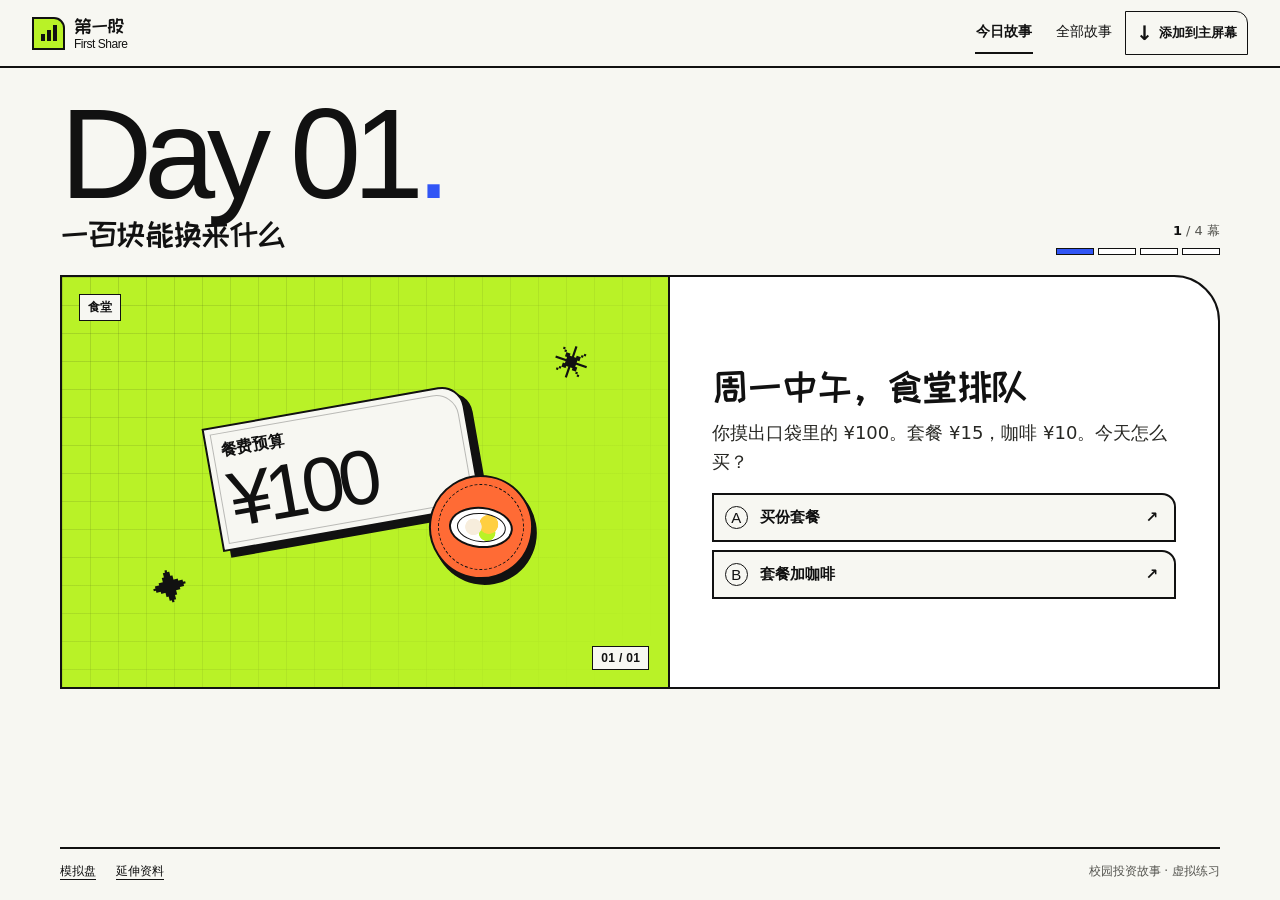
==== commit fc03a74f: "feat(mobile): ship installable campus app" ====
--- a/index.html
+++ b/index.html
@@ -2,9 +2,14 @@
 <html lang="zh-CN">
 <head>
   <meta charset="utf-8">
-  <meta name="viewport" content="width=device-width, initial-scale=1">
+  <meta name="viewport" content="width=device-width, initial-scale=1, viewport-fit=cover">
   <meta name="theme-color" content="#f7f7f2">
   <meta name="description" content="五天校园故事。先认识钱，再用虚拟资金练一笔 A 股交易。">
+  <meta name="apple-mobile-web-app-capable" content="yes">
+  <meta name="apple-mobile-web-app-title" content="第一股">
+  <link rel="manifest" href="./app.webmanifest">
+  <link rel="apple-touch-icon" href="./icons/apple-touch-icon.png">
+  <link rel="icon" type="image/png" href="./icons/app-192.png">
   <title>第一股 · 今日故事</title>
   <style>@font-face { font-family: Bauhaus93; src: url('https://shuyuanwei4-jpg.github.io/wei-shuyuan-portfolio/assets/Bauhaus93.ttf') format('truetype'); font-display: swap; }
 @font-face { font-family: OPPOSans; src: url('https://shuyuanwei4-jpg.github.io/wei-shuyuan-portfolio/assets/OPPOSans-Light.ttf') format('truetype'); font-weight: 300; font-display: swap; }
@@ -269,16 +274,333 @@
   .practice-price-comparison > div { padding-inline: .7rem; }
   .practice-ledger > div { padding-inline: .7rem; }
   .practice-choice { flex-basis: 100%; }
-}
+}
+
+@font-face {
+  font-family: 'ZCOOL KuaiLe App';
+  src: url('./assets/zcool-kuaile.woff2') format('woff2');
+  font-weight: 400;
+  font-display: swap;
+}
+
+:root {
+  --cn-display: 'ZCOOL KuaiLe App', 'PingFang SC', 'Microsoft YaHei', sans-serif;
+  --mobile-nav-height: 62px;
+  font-family: system-ui, 'PingFang SC', 'Microsoft YaHei', sans-serif;
+  font-weight: 400;
+}
+
+.wordmark > span:nth-child(2), .story-heading h1, .scene-title, .story-tile h2,
+.practice-main h2, .resources h1, .install-sheet-body h2, #content .sim-header h1 {
+  font-family: var(--cn-display);
+  font-weight: 400;
+  letter-spacing: -.025em;
+}
+.scene-text { text-shadow: none; }
+.visual-card b.mixed { font-family: var(--cn-display); font-weight: 400; }
+.desktop-nav { margin-left: auto; }
+.mobile-dock { display: none; }
+.install-trigger, .install-close { display: inline-flex; align-items: center; justify-content: center; gap: 6px; min-height: 44px; border: 1.5px solid var(--ink); border-radius: 0 12px 0 0; padding: 4px 10px; background: var(--paper); color: var(--ink); font-size: 13px; font-weight: 650; }
+.install-trigger > span:first-child { font-size: 20px; line-height: 1; }
+.install-trigger:hover, .install-close:hover { background: var(--lime); }
+#install-sheet { position: fixed; width: min(430px, calc(100% - 28px)); max-height: 85dvh; padding: 0; color: var(--ink); background: var(--paper); border: 2px solid var(--ink); border-radius: 0 30px 0 0; box-shadow: 7px 7px var(--ink); }
+#install-sheet[open] { animation: sheet-open .32s var(--ease) both; }
+#install-sheet::backdrop { background: #1119; }
+.install-sheet-body { display: grid; gap: 11px; padding: 21px; }
+.install-sheet-body h2 { margin: 0; font-size: 29px; }
+.install-sheet-body p { margin: 0; font-size: 15px; line-height: 1.6; }
+.install-close { justify-self: end; min-width: 44px; font-size: 24px; line-height: 1; }
+.gesture-hint { display: none; }
+
+@media (max-width: 680px) {
+  body { padding-bottom: calc(var(--mobile-nav-height) + env(safe-area-inset-bottom)); }
+  .top { position: sticky; top: 0; z-index: 4; border-bottom-width: 1px; background: var(--paper); padding-top: env(safe-area-inset-top); }
+  .top-inner { width: auto; margin-inline: max(14px, env(safe-area-inset-left)) max(14px, env(safe-area-inset-right)); min-height: 54px; }
+  .brand-icon { width: 29px; height: 29px; padding-bottom: 5px; }
+  .wordmark { font-size: 19px; }
+  .wordmark small { display: none; }
+  .desktop-nav { display: none; }
+  .install-trigger { margin-left: auto; min-width: 44px; border: 0; }
+  .install-trigger > span:first-child { display: grid; place-items: center; width: 25px; height: 25px; border: 1.5px solid var(--ink); border-radius: 50%; }
+  .install-trigger > span:last-child { font-size: 11px; }
+  #content { width: auto; margin-inline: max(14px, env(safe-area-inset-left)) max(14px, env(safe-area-inset-right)); padding: 16px 0 12px; }
+  #content:has(.scene-next:not([hidden])) { padding-bottom: 85px; }
+  .story-heading { margin-bottom: 13px; gap: 8px; }
+  .story-heading .day-display { font-size: clamp(50px, 13vw, 77px); margin-bottom: 7px; }
+  .story-heading h1 { font-size: clamp(21px, 5.8vw, 35px); line-height: 1.1; }
+  .step-control { font-size: 11px; align-self: end; }
+  .segments i { width: 13px; height: 5px; }
+  .story-stage { overflow: visible; display: block; background: transparent; border: 0; border-radius: 0; }
+  .story-stage.arrive { animation: swipe-in .31s var(--ease) both; }
+  .story-stage.reverse { --slide: -14px; }
+  .story-art { overflow: hidden; border: 2px solid var(--ink); border-radius: 0 38px 0 0; min-height: clamp(155px, 28svh, 270px); touch-action: pan-y pinch-zoom; }
+  .story-art[data-art='canteen'] .visual-prop { bottom: 7%; }
+  .art-objects { width: min(75%, 310px); height: clamp(138px, 22svh, 214px); }
+  .art-index { display: none; }
+  .art-caption { padding: 4px 7px; font-size: 11px; }
+  .art-status { bottom: 8px; }
+  .story-copy { padding: 13px 0 0; }
+  .scene-title { font-size: clamp(24px, 6.3vw, 36px); margin-bottom: 5px; }
+  .scene-text { margin-bottom: 11px; font-size: 15px; line-height: 1.55; }
+  .choices { gap: 7px; }
+  .choice { min-height: 48px; font-size: 14px; border-width: 1.5px; padding: 7px 10px; background: #fff; }
+  .choice[aria-pressed='true'] { background: var(--lime); }
+  .choice-key { border-width: 1px; }
+  .feedback { min-height: 32px; font-size: 14px; }
+  .scene-next { position: fixed; margin: 0; z-index: 3; left: 0; right: 0; bottom: calc(var(--mobile-nav-height) + env(safe-area-inset-bottom)); padding: 7px max(14px, env(safe-area-inset-right)) 8px max(14px, env(safe-area-inset-left)); background: var(--paper); border-top: 1px solid #1114; }
+  .scene-next .btn { min-height: 46px; }
+  .gesture-hint { display: inline; color: #555; font-size: 11px; font-weight: 400; margin-left: auto; }
+  .scene-next .btn .gesture-hint { transform: none; }
+  .under-stage { min-height: 10px; padding: 0; }
+  .mobile-dock { position: fixed; z-index: 5; bottom: 0; inset-inline: 0; display: grid; grid-template-columns: repeat(3, 1fr); gap: 0; min-height: calc(var(--mobile-nav-height) + env(safe-area-inset-bottom)); padding: 3px max(12px, env(safe-area-inset-right)) env(safe-area-inset-bottom) max(12px, env(safe-area-inset-left)); color: var(--paper); background: var(--ink); border-top: 1px solid var(--ink); }
+  .mobile-dock a { display: grid; place-content: center; justify-items: center; gap: 2px; color: inherit; font-size: 11px; line-height: 1; padding: 2px 0 5px; min-height: 53px; border: 0; }
+  .mobile-dock a > span { display: grid; place-items: center; width: 47px; height: 29px; border-radius: 0 11px 0 0; transition: background .2s var(--ease), transform .26s var(--ease); }
+  .mobile-dock img { filter: invert(1); width: 21px; height: 21px; }
+  .mobile-dock a[aria-current] { color: var(--lime); }
+  .mobile-dock a[aria-current] > span { background: var(--lime); transform: translateY(-1px); }
+  .mobile-dock a[aria-current] img { filter: none; }
+  .mobile-dock a:focus-visible { outline-offset: -3px; outline-color: var(--lime); }
+  .site-footer { padding: 7px 0 12px; margin-inline: 14px; width: auto; border: 0; justify-content: flex-end; }
+  .site-footer > :first-child, .site-footer > :last-child { display: none; }
+  body:has(.scene-next:not([hidden])) .site-footer { padding-bottom: 62px; }
+  .story-list { grid-template-columns: minmax(0, 1fr); gap: 9px; }
+  .story-tile { align-items: center; min-height: 80px; padding: 10px 12px; }
+  .story-tile > div { display: grid; grid-template-columns: 83px minmax(0, 1fr); column-gap: 9px; align-items: center; }
+  .story-tile strong { grid-row: 1 / span 2; font-size: 25px; white-space: nowrap; }
+  .story-tile h2 { margin: 0; font-size: clamp(18px, 5.5vw, 24px); }
+  .story-tile > span { align-self: center; }
+  #install-sheet { inset: auto 0 0; width: 100%; max-width: none; margin: 0; border-bottom: 0; box-shadow: none; }
+  .install-sheet-body { padding: 16px 16px calc(20px + env(safe-area-inset-bottom)); }
+}
+
+@keyframes swipe-in { from { opacity: .55; translate: var(--slide, 14px) 0; } to { opacity: 1; translate: 0 0; } }
+@keyframes sheet-open { from { opacity: 0; translate: 0 20px; } to { opacity: 1; translate: 0 0; } }
+
+@media (max-width: 680px) {
+  #content:has(.practice) .story-heading { margin-bottom: 14px; }
+  #content:has(.practice) .story-heading .day-display { font-size: clamp(32px, 9vmin, 49px); }
+  #content .practice { width: 100%; }
+  #content .practice-main {
+    --practice-nav-clearance: calc(var(--mobile-nav-height, 64px) + env(safe-area-inset-bottom));
+    display: flex;
+    min-height: clamp(330px, calc(100svh - var(--practice-nav-clearance) - 150px), 620px);
+    flex-direction: column;
+  }
+  #content .practice-kicker { font-size: .75rem; }
+  #content .practice-kicker span {
+    display: inline-grid;
+    align-items: center;
+    min-width: 41px;
+    background: var(--paper);
+    border-block-end: 2px solid var(--blue);
+    color: var(--ink);
+    text-align: center;
+  }
+  #content .practice-main h2 {
+    margin: 9px 0 6px;
+    font-family: var(--cn-display, inherit);
+    font-size: clamp(1.5rem, 6.5vw, 2.35rem);
+    font-weight: 400;
+    line-height: 1.16;
+    letter-spacing: -.035em;
+    text-wrap: balance;
+  }
+  #content .practice-description { max-width: 28em; font-size: .9rem; line-height: 1.55; }
+  #content .practice-figure {
+    display: grid;
+    align-content: center;
+    min-height: 113px;
+    margin: clamp(15px, 3svh, 28px) 3px 18px 0;
+    border: 2px solid var(--ink);
+    border-radius: 0 20px 0 0;
+    background: var(--panel, #fff);
+    box-shadow: 3px 3px 0 var(--ink);
+    overflow: clip;
+  }
+  #content .practice-figure strong,
+  #content .practice-ledger dd:not(.practice-order-mark) {
+    font-family: var(--display, system-ui, sans-serif);
+    font-weight: 400;
+    letter-spacing: -.02em;
+  }
+  #content .practice-price-comparison > div { min-height: 115px; }
+  #content .practice-price-comparison strong { font-size: clamp(2.1rem, 11vw, 3.35rem); }
+  #content .practice-ledger > div { min-height: 42px; padding-block: 8px; }
+  #content .practice-ledger > div:last-child { background: var(--lime); }
+  #content .practice-ledger dd:not(.practice-order-mark) { font-size: 1.28rem; }
+  #content .practice-message p { max-width: 24em; font-weight: 750; }
+  #content .practice-dock {
+    position: sticky;
+    z-index: 2;
+    bottom: var(--practice-nav-clearance);
+    margin-top: auto;
+    padding: 8px 1px 8px 0;
+    background: var(--paper);
+  }
+  #content .practice-actions { display: flex; gap: 7px; }
+  #content .practice-choice {
+    display: flex;
+    flex: 1 1 0;
+    align-items: center;
+    justify-content: space-between;
+    gap: 5px;
+    min-width: 0;
+    min-height: 52px;
+    padding: 7px 9px;
+    border: 2px solid var(--ink);
+    border-radius: 0 13px 0 0;
+    text-align: left;
+    font-weight: 800;
+    overflow-wrap: anywhere;
+    -webkit-tap-highlight-color: transparent;
+    touch-action: manipulation;
+  }
+  #content .practice-actions > :only-child,
+  #content .practice-primary { background: var(--lime); color: var(--ink); }
+  #content .practice-choice:active { background: var(--lime); transform: translateY(2px); }
+  #content .practice-arrow,
+  #content .practice-primary span { margin: 0; font: 1rem/1 system-ui, sans-serif; }
+  #content .practice-feedback {
+    margin-bottom: 7px;
+    padding: 6px 8px;
+    border: 0;
+    border-left: 3px solid var(--blue);
+    background: color-mix(in srgb, var(--blue) 9%, var(--paper));
+    font-size: .82rem;
+    line-height: 1.45;
+  }
+  #content .practice-hint { border-left-color: var(--ink); background: color-mix(in srgb, var(--ink) 6%, var(--paper)); }
+  #content [data-practice-state='advance'] .practice-figure,
+  #content [data-practice-state='complete'] .practice-figure { animation: practice-placed .34s cubic-bezier(.22, 1, .36, 1) both; }
+  #content [data-practice-state='retry'] .practice-feedback { animation: practice-feedback-in .22s ease-out both; }
+  #content [data-practice-state='complete'] .practice-ledger > div:last-child,
+  #content [data-practice-state='complete'] .practice-price-comparison > div + div,
+  #content [data-practice-state='complete'] .practice-profit > span:first-child { color: white; background: var(--blue); }
+  #content:has(.practice) .under-stage .story-back { display: inline-flex; align-items: center; min-height: 44px; }
+
+  #content .sim-shell { --sim-lavender: #ecf5cf; --sim-muted: var(--muted, #555); }
+  #content .sim-header {
+    display: grid;
+    align-items: start;
+    grid-template-columns: minmax(0, 1fr) auto;
+    gap: 8px;
+    margin-bottom: 14px;
+  }
+  #content .sim-shell h1 { font-family: var(--cn-display, inherit); font-size: clamp(1.5rem, 6.8vw, 2.4rem); font-weight: 400; line-height: 1.13; }
+  #content .sim-header p { margin-top: 5px; font-size: .82rem; line-height: 1.45; }
+  #content .sim-day {
+    align-self: start;
+    padding: 6px 7px;
+    border: 1px solid var(--ink);
+    border-radius: 0 9px 0 0;
+    background: var(--lime);
+    color: var(--ink);
+    font-size: .69rem;
+  }
+  #content .sim-account { margin-bottom: 12px; }
+  #content .sim-account > div { padding: 10px 11px; gap: 3px; }
+  #content .sim-account > div:first-child { color: #fff; background: var(--blue); }
+  #content .sim-account > div:first-child :is(span, small) { color: #fff; }
+  #content .sim-account strong { font-size: clamp(1.2rem, 6vw, 1.9rem); }
+  #content .sim-account span,
+  #content .sim-account small { font-size: .7rem; line-height: 1.24; }
+  #content .sim-tip {
+    flex-direction: row;
+    align-items: center;
+    gap: 7px;
+    margin: 0 0 12px;
+    padding: 7px 8px;
+    font-size: .73rem;
+    line-height: 1.35;
+  }
+  #content .sim-tip strong { display: block; font-size: .8rem; }
+  #content .sim-tip p { margin-top: 2px; }
+  #content .sim-shell .sim-btn, #content .sim-toggle button {
+    min-height: 44px;
+    border-radius: 0 10px 0 0;
+    font-size: .83rem;
+    touch-action: manipulation;
+  }
+  #content .sim-tip .sim-btn { flex-shrink: 0; padding-inline: 7px; }
+  #content .sim-market-grid { grid-template-columns: minmax(0, 1fr); gap: 12px; }
+  #content .sim-card { padding: 12px; }
+  #content .sim-stock-head { gap: 8px; }
+  #content .sim-stock-symbol { border-radius: 0 12px 0 0; }
+  #content .sim-print { margin-block: 12px 10px; }
+  #content .sim-print strong { font-size: 1.8rem; }
+  #content .sim-quotes { grid-template-columns: repeat(2, minmax(0, 1fr)); }
+  #content .sim-quotes button {
+    display: grid;
+    min-width: 0;
+    min-height: 56px;
+    gap: 2px;
+    padding: 5px 7px;
+    border: 1px solid var(--ink);
+    border-radius: 0 10px 0 0;
+    background: #f6f6ee;
+    touch-action: manipulation;
+  }
+  #content .sim-quotes button:first-child { background: var(--sim-lavender); }
+  #content .sim-quotes button:active { background: var(--lime); }
+  #content .sim-quotes small { margin-left: 2px; font-size: .66rem; color: var(--ink); }
+  #content .sim-quotes strong { font-family: var(--display); font-size: 1.15rem; font-weight: 400; }
+  #content .sim-shell .sim-event { margin-block: 8px; min-height: 0; line-height: 1.45; }
+  #content .sim-market-actions { display: grid; grid-template-columns: repeat(2, minmax(0, 1fr)); gap: 6px; }
+  #content .sim-market-actions .sim-btn { white-space: normal; text-align: center; padding-inline: 4px; }
+  #content .sim-toggle { margin: 9px 0; padding: 0; gap: 5px; background: transparent; }
+  #content .sim-toggle button { border: 1px solid var(--ink); color: var(--ink); background: var(--paper); }
+  #content .sim-toggle button[aria-pressed='true'] { background: var(--lime); color: var(--ink); border-color: var(--ink); }
+  #content .sim-inputs { gap: 7px; }
+  #content .sim-shell input { min-height: 47px; border: 1px solid var(--ink); border-radius: 0 10px 0 0; font-size: 16px; }
+  #content .sim-shell .sim-submit { min-height: 52px; }
+  #content .sim-shell :is(.sim-ticket, .sim-reset) :is(input, button) { scroll-margin-bottom: calc(88px + env(safe-area-inset-bottom)); }
+  #content .sim-shell .sim-status { border-left: 3px solid var(--blue); border-radius: 0; }
+  #content .sim-shell .sim-status-error { border-left-color: #8c1942; }
+  #content .sim-history { margin-top: 12px; }
+  #content .sim-link { min-height: 44px; }
+  #content .sim-foot { gap: 0; }
+  #content .sim-foot summary { min-height: 44px; align-content: center; }
+  #content .sim-reset form > div { min-width: 0; }
+  #content .sim-reset form > div input { width: min(100%, 136px); }
+}
+
+@keyframes practice-placed {
+  from { transform: translateY(4px) scale(.985); }
+  60% { transform: translateY(-2px) scale(1.005); }
+  to { transform: none; }
+}
+
+@keyframes practice-feedback-in {
+  from { opacity: .55; translate: 0 2px; }
+  to { opacity: 1; translate: 0; }
+}
+
+@media (max-width: 680px) and (prefers-reduced-motion: reduce) {
+  #content .practice [data-practice-state] .practice-figure,
+  #content .practice [data-practice-state] .practice-feedback { animation: none; }
+  #content .practice-choice:active { transform: none; }
+}
 </style>
 </head>
 <body>
   <header class="top"><div class="top-inner">
     <a class="wordmark" href="#today" aria-label="第一股，今日故事"><span class="brand-icon" aria-hidden="true"><i></i><i></i><i></i></span><span>第一股<small>First Share</small></span></a>
-    <nav aria-label="主导航"><a href="#today" data-nav="today">今日故事</a><a href="#stories" data-nav="stories">全部故事</a></nav>
+    <nav class="desktop-nav" aria-label="主导航"><a href="#today" data-nav="today">今日故事</a><a href="#stories" data-nav="stories">全部故事</a></nav>
+    <button class="install-trigger" type="button" aria-haspopup="dialog" aria-label="添加到手机主屏幕"><span aria-hidden="true">↓</span><span>添加到主屏幕</span></button>
   </div></header>
   <main id="content" tabindex="-1"></main>
+  <nav class="mobile-dock" aria-label="手机导航">
+    <a href="#today" data-nav="today"><span><img src="./assets/lucide-book-open.svg" alt="" width="23" height="23"></span>今日</a>
+    <a href="#stories" data-nav="stories"><span><img src="./assets/lucide-map.svg" alt="" width="23" height="23"></span>章节</a>
+    <a href="#practice" data-nav="practice"><span><img src="./assets/lucide-chart.svg" alt="" width="23" height="23"></span>模拟</a>
+  </nav>
   <footer class="site-footer"><a href="#practice">模拟盘</a><a href="#resources">延伸资料</a><span>校园投资故事 · 虚拟练习</span></footer>
+  <dialog id="install-sheet" aria-labelledby="install-title"><div class="install-sheet-body">
+    <button type="button" class="install-close" aria-label="关闭">×</button>
+    <h2 id="install-title">把第一股放进手机</h2>
+    <p id="install-help"></p>
+    <button class="btn primary install-confirm" type="button" hidden>安装第一股</button>
+  </div></dialog>
   <noscript>请启用 JavaScript，继续校园故事。</noscript>
   <script>const STORIES = [
   {
@@ -923,7 +1245,7 @@
   .sim-header { align-items:start; flex-direction:column; }
   .sim-tip { align-items:start; flex-direction:column; }
 }
-`;
+`;
 </script>
   <script>const PRACTICE_STEPS = {
   money: [{
@@ -1022,18 +1344,21 @@
 
   function draw(focusTarget) {
     const step = steps[stepIndex];
+    const result = complete ? 'complete' : isHint ? 'retry' : feedback ? 'advance' : 'ready';
     const choices = step.actions.map((action, index) =>
-      `<button class="practice-choice" type="button" data-practice-choice="${index}">${action}</button>`).join('');
+      `<button class="practice-choice" type="button" data-practice-choice="${index}">${action}<span class="practice-arrow" aria-hidden="true">↗</span></button>`).join('');
     const storyButton = `<button class="practice-choice practice-primary" type="button" data-practice-nav="story">继续故事 <span aria-hidden="true">→</span></button>`;
     const fullButton = onFull
       ? '<button class="practice-choice" type="button" data-practice-nav="full">进入完整模拟盘</button>' : '';
-    view.innerHTML = `<div class="practice-main">
+    view.innerHTML = `<div class="practice-main" data-practice-state="${result}">
         <p class="practice-kicker">动手试一试${steps.length > 1 ? ` <span>${stepIndex + 1} / ${steps.length}</span>` : ''}</p>
         <h2 id="practice-title" tabindex="-1">${step.title}</h2>
         <p class="practice-description">${step.description}</p>
         <div class="practice-figure">${step.figure(account)}</div>
-        ${feedback ? `<p class="practice-feedback${isHint ? ' practice-hint' : ''}">${feedback}</p>` : ''}
-        <div class="practice-actions">${complete ? `${storyButton}${fullButton}` : choices}</div>
+        <div class="practice-dock">
+          ${feedback ? `<p class="practice-feedback${isHint ? ' practice-hint' : ''}">${feedback}</p>` : ''}
+          <div class="practice-actions">${complete ? `${storyButton}${fullButton}` : choices}</div>
+        </div>
     </div>`;
     if (focusTarget) view.querySelector(focusTarget)?.focus({ preventScroll: true });
   }
@@ -1065,7 +1390,7 @@
     if (complete) onDone?.(type);
   });
   draw();
-}
+}
 </script>
   <script>const storyRoot = document.getElementById('content');
 const progressKey = 'first-share-stories-v2';
@@ -1121,7 +1446,7 @@
   </figure>`;
 }
 
-function renderStory(index, focusScene = false) {
+function renderStory(index, direction = 0) {
   const story = STORIES[index];
   const state = progress[index];
   const current = state.scene;
@@ -1129,11 +1454,12 @@
   const last = current === story.scenes.length - 1;
   const nextLabel = last ? '进入模拟练习' : scene.next ?? '下一幕';
   storyRoot.innerHTML = `${chapterHeading(index, story.title, story.scenes.length, current)}
-    <section class="story-stage arrive" aria-labelledby="scene-title">${pictureHTML(index, current, scene)}<div class="story-copy">
+    <section class="story-stage arrive${direction < 0 ? ' reverse' : ''}" aria-labelledby="scene-title">${pictureHTML(index, current, scene)}<div class="story-copy">
       <h2 class="scene-title" id="scene-title" tabindex="-1">${scene.title}</h2><p class="scene-text">${scene.text}</p>
       <div class="choices" role="group" aria-label="选择你的行动">${scene.choices.map((choice, number) => `<button class="choice" type="button" data-choice="${number}" aria-pressed="false"><span class="choice-key" aria-hidden="true">${'ABC'[number]}</span><span>${choice.label}</span><span aria-hidden="true">↗</span></button>`).join('')}</div>
-      <p class="feedback" role="status" hidden></p><div class="scene-next" hidden><button class="btn primary" data-next type="button">${nextLabel}<span aria-hidden="true">→</span></button></div>
-    </div></section><div class="under-stage">${current ? '<button class="story-back" data-back type="button">← 上一幕</button>' : ''}${state.done ? '<span>这天已经完成</span>' : ''}</div>`;
+      <p class="feedback" role="status" hidden></p>
+    </div></section><div class="scene-next" hidden><button class="btn primary" data-next type="button">${nextLabel}${last ? '' : '<span class="gesture-hint" aria-hidden="true">也可左滑插图</span>'}<span aria-hidden="true">→</span></button></div>
+    <div class="under-stage">${current ? '<button class="story-back" data-back type="button">← 上一幕</button>' : ''}${state.done ? '<span>这天已经完成</span>' : ''}</div>`;
 
   const buttons = [...storyRoot.querySelectorAll('[data-choice]')];
   const art = storyRoot.querySelector('.story-art');
@@ -1164,21 +1490,42 @@
     saveProgress();
     selectChoice(number, true);
   }));
-  storyRoot.querySelector('[data-next]').addEventListener('click', () => {
+  function forward() {
+    if (state.answers[current] === null) return;
     if (last) {
       location.hash = `#practice/${index + 1}`;
       return;
     }
     state.scene += 1;
     saveProgress();
-    renderStory(index, true);
-  });
-  storyRoot.querySelector('[data-back]')?.addEventListener('click', () => {
+    renderStory(index, 1);
+  }
+
+  function back() {
+    if (!current) return;
     state.scene -= 1;
     saveProgress();
-    renderStory(index, true);
+    renderStory(index, -1);
+  }
+
+  storyRoot.querySelector('[data-next]').addEventListener('click', forward);
+  storyRoot.querySelector('[data-back]')?.addEventListener('click', back);
+  let swipe;
+  art.addEventListener('pointerdown', event => {
+    if (!event.isPrimary || event.pointerType !== 'touch') return;
+    swipe = { id: event.pointerId, x: event.clientX, y: event.clientY };
   });
-  if (focusScene) {
+  art.addEventListener('pointercancel', () => { swipe = undefined; });
+  art.addEventListener('pointerup', event => {
+    if (swipe?.id !== event.pointerId) return;
+    const dx = event.clientX - swipe.x;
+    const dy = event.clientY - swipe.y;
+    swipe = undefined;
+    if (Math.abs(dx) < 48 || Math.abs(dx) < Math.abs(dy) * 1.4) return;
+    if (dx < 0) forward();
+    else back();
+  });
+  if (direction) {
     storyRoot.querySelector('#scene-title').focus({ preventScroll: true });
     window.scrollTo(0, 0);
   }
@@ -1228,8 +1575,9 @@
     renderStory(page === 'day' && index !== null ? index : todayIndex());
   }
   document.title = `${title} · 第一股`;
+  const activeNav = title === '全部故事' ? 'stories' : title === '模拟交易' || title === '模拟练习' ? 'practice' : title === '今日故事' ? 'today' : '';
   document.querySelectorAll('[data-nav]').forEach(link => {
-    if (link.textContent === title) link.setAttribute('aria-current', 'page');
+    if (link.dataset.nav === activeNav) link.setAttribute('aria-current', 'page');
     else link.removeAttribute('aria-current');
   });
   if (focus) {
@@ -1240,6 +1588,48 @@
 
 window.addEventListener('hashchange', () => showPage(true));
 showPage();
+
+const installSheet = document.getElementById('install-sheet');
+const installTrigger = document.querySelector('.install-trigger');
+const installConfirm = document.querySelector('.install-confirm');
+let installEvent;
+
+window.addEventListener('beforeinstallprompt', event => {
+  event.preventDefault();
+  installEvent = event;
+  installConfirm.hidden = false;
+});
+window.addEventListener('appinstalled', () => {
+  installEvent = undefined;
+  installTrigger.hidden = true;
+  installSheet.close();
+});
+
+if (matchMedia('(display-mode: standalone)').matches || navigator.standalone) installTrigger.hidden = true;
+
+installTrigger.addEventListener('click', () => {
+  const appleMobile = /iPad|iPhone|iPod/.test(navigator.userAgent) || (navigator.platform === 'MacIntel' && navigator.maxTouchPoints > 1);
+  const android = /Android/.test(navigator.userAgent);
+  const tip = installEvent ? '安装后点手机主屏幕上的「第一股」，就能继续故事。'
+    : appleMobile ? '用 Safari 打开，点分享按钮，再选「添加到主屏幕」。'
+      : android ? '打开浏览器菜单，选择「安装应用」或「添加到主屏幕」。'
+        : '在手机浏览器打开这页，再从浏览器菜单添加到主屏幕。';
+  document.getElementById('install-help').textContent = tip;
+  installSheet.showModal();
+});
+document.querySelector('.install-close').addEventListener('click', () => installSheet.close());
+installConfirm.addEventListener('click', async () => {
+  const pendingInstall = installEvent;
+  if (!pendingInstall) return;
+  installEvent = undefined;
+  installConfirm.hidden = true;
+  installSheet.close();
+  await pendingInstall.prompt();
+});
+
+if ('serviceWorker' in navigator && (location.protocol === 'https:' || location.hostname === 'localhost' || location.hostname === '127.0.0.1')) {
+  navigator.serviceWorker.register('./sw.js', { scope: './' }).catch(error => console.warn('离线功能暂不可用', error));
+}
 </script>
 </body>
 </html>
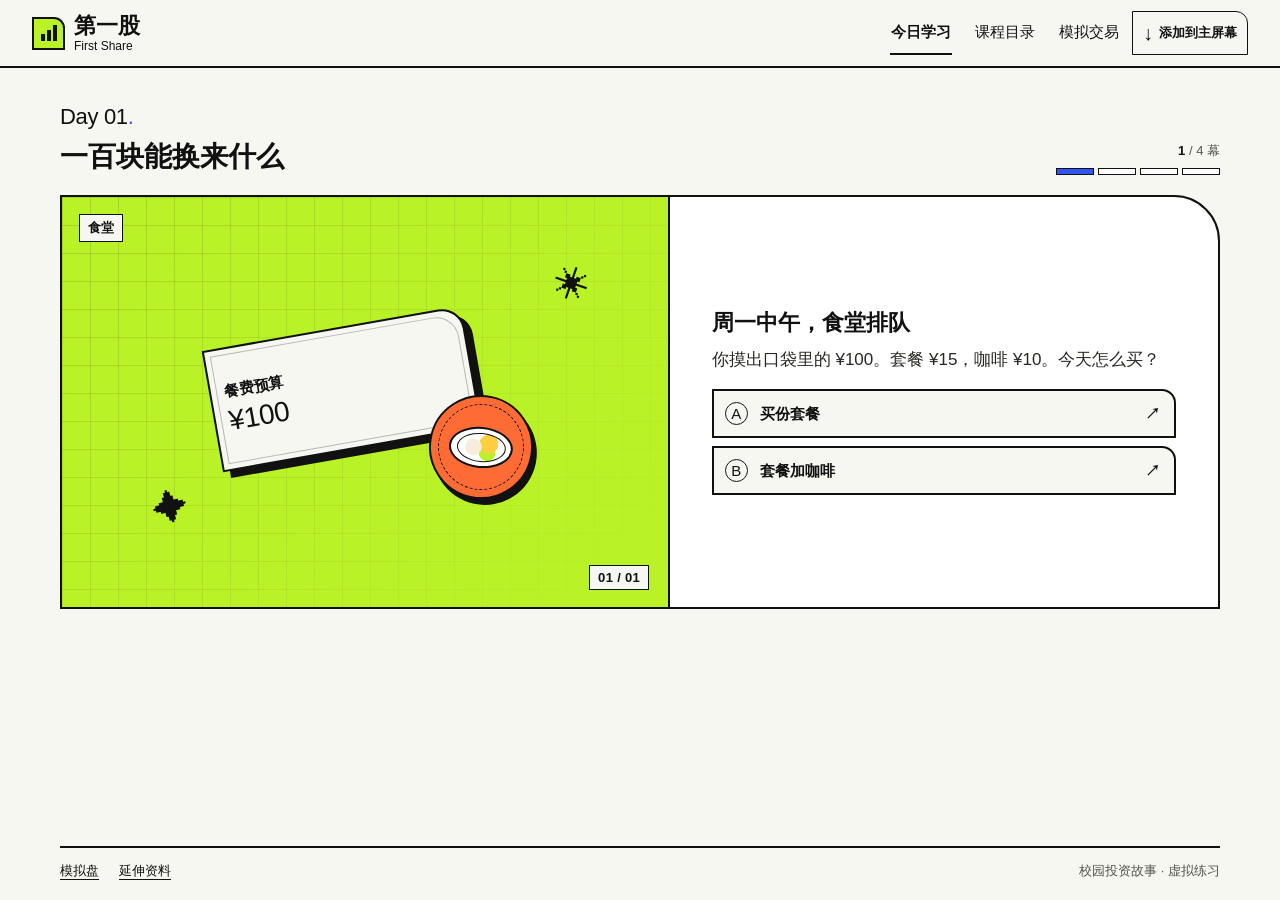
==== commit 90b14b25: "feat(campus): teach stock selection and charting" ====
--- a/index.html
+++ b/index.html
@@ -4,20 +4,23 @@
   <meta charset="utf-8">
   <meta name="viewport" content="width=device-width, initial-scale=1, viewport-fit=cover">
   <meta name="theme-color" content="#f7f7f2">
-  <meta name="description" content="五天校园故事。先认识钱，再用虚拟资金练一笔 A 股交易。">
+  <meta name="description" content="从五天校园故事认识股票，再用互动课程练习选股、读图和买卖计划，在模拟盘检验自己的判断。">
   <meta name="apple-mobile-web-app-capable" content="yes">
   <meta name="apple-mobile-web-app-title" content="第一股">
   <link rel="manifest" href="./app.webmanifest">
   <link rel="apple-touch-icon" href="./icons/apple-touch-icon.png">
   <link rel="icon" type="image/png" href="./icons/app-192.png">
-  <title>第一股 · 今日故事</title>
-  <style>@font-face { font-family: Bauhaus93; src: url('https://shuyuanwei4-jpg.github.io/wei-shuyuan-portfolio/assets/Bauhaus93.ttf') format('truetype'); font-display: swap; }
-@font-face { font-family: OPPOSans; src: url('https://shuyuanwei4-jpg.github.io/wei-shuyuan-portfolio/assets/OPPOSans-Light.ttf') format('truetype'); font-weight: 300; font-display: swap; }
+  <title>今日学习 · 第一股</title>
+  <style>@font-face { font-family: Bauhaus93; src: local('Bauhaus 93'), url('https://shuyuanwei4-jpg.github.io/wei-shuyuan-portfolio/assets/Bauhaus93.ttf') format('truetype'); font-display: swap; }
 :root {
   --paper: #f7f7f2; --ink: #111; --line: #111; --lime: #b9f227; --blue: #3155f5;
   --accent: var(--blue); --muted: #555550; --panel: #fff; --orange: #ff6b35;
-  --display: Bauhaus93, Impact, sans-serif; --ease: cubic-bezier(.22, 1, .36, 1);
-  color: var(--ink); background: var(--paper); font-family: OPPOSans, 'Microsoft YaHei', 'PingFang SC', sans-serif; font-weight: 300;
+  --cn-display: 'PingFang SC', 'Noto Sans SC', 'Microsoft YaHei', sans-serif;
+  --body: -apple-system, BlinkMacSystemFont, 'Segoe UI', var(--cn-display);
+  --display: Bauhaus93, 'Arial Rounded MT Bold', var(--cn-display);
+  --type-title: 1.75rem; --type-heading: 1.375rem; --type-body: 1.0625rem; --type-ui: .9375rem; --type-caption: .8125rem;
+  --ease: cubic-bezier(.22, 1, .36, 1);
+  color: var(--ink); background: var(--paper); font-family: var(--body); font-weight: 400;
   -webkit-text-size-adjust: 100%;
 }
 *, *::before, *::after { box-sizing: border-box; }
@@ -31,23 +34,23 @@
 #content { width: min(1160px, calc(100% - 64px)); flex: 1; margin: 0 auto; padding: 37px 0 38px; outline: none; }
 .top { border-bottom: 2px solid var(--line); }
 .top-inner { width: min(1280px, calc(100% - 64px)); min-height: 66px; margin: auto; display: flex; align-items: center; justify-content: space-between; gap: 12px; }
-.wordmark { display: inline-flex; align-items: center; gap: 9px; font-weight: 800; font-size: 19px; line-height: 1; white-space: nowrap; }
+.wordmark { display: inline-flex; align-items: center; gap: 9px; font-weight: 600; font-size: var(--type-heading); line-height: 1; white-space: nowrap; }
 .wordmark small { display: block; margin-top: 3px; font: 12px/1 var(--display); }
 .brand-icon { display: flex; gap: 2px; align-items: end; justify-content: center; width: 33px; height: 33px; padding-bottom: 7px; background: var(--lime); border: 2px solid var(--line); border-radius: 0 11px 0 0; }
 .brand-icon i { width: 4px; height: 7px; background: var(--ink); }
 .brand-icon i:nth-child(2) { height: 11px; }
 .brand-icon i:nth-child(3) { height: 16px; }
-nav { display: flex; align-items: center; gap: 22px; font-size: 14px; }
+nav { display: flex; align-items: center; gap: 22px; font-size: var(--type-ui); }
 nav a { padding: 11px 1px; border-bottom: 2px solid transparent; white-space: nowrap; }
 nav a[aria-current], nav a:hover { border-color: currentColor; }
-nav a[aria-current] { font-weight: 700; }
+nav a[aria-current] { font-weight: 600; }
 .story-heading { display: flex; justify-content: space-between; align-items: end; gap: 16px; margin-bottom: 20px; }
 .story-heading > div:first-child { min-width: 0; }
-.story-heading .day-display { font: 400 clamp(70px, 10vw, 139px)/.77 var(--display); letter-spacing: -.065em; margin: 0 0 10px; white-space: nowrap; }
+.story-heading .day-display { font: 400 var(--type-heading)/1.1 var(--display); letter-spacing: -.015em; margin: 0 0 10px; white-space: nowrap; }
 .day-display .dot { color: var(--blue); }
-.story-heading h1, .story-heading h2 { margin: 0; font-size: clamp(20px, 3vw, 32px); font-weight: 750; line-height: 1.28; letter-spacing: -.04em; }
-.step-control { min-width: 130px; color: var(--muted); font-size: 13px; text-align: right; white-space: nowrap; }
-.step-control strong { font-weight: 750; color: var(--ink); }
+.story-heading h1, .story-heading h2 { margin: 0; font-size: var(--type-title); font-weight: 600; line-height: 1.28; letter-spacing: normal; }
+.step-control { min-width: 130px; color: var(--muted); font-size: var(--type-caption); text-align: right; white-space: nowrap; }
+.step-control strong { font-weight: 600; color: var(--ink); }
 .segments { display: flex; justify-content: end; gap: 4px; margin-top: 8px; }
 .segments i { display: block; width: clamp(18px, 3.2vw, 38px); height: 7px; border: 1px solid var(--line); background: #fff; }
 .segments i.visited { background: var(--lime); }
@@ -60,7 +63,7 @@
 .story-art[data-art='time'], .story-art[data-art='market'] { --art-color: #8295fe; }
 .story-art[data-art='coffee'] { --art-color: #ff865d; }
 .story-art[data-art='receipt'] { --art-color: #eeb5d1; }
-.art-caption, .art-index { position: absolute; z-index: 2; padding: 4px 8px; font-size: 12px; font-weight: 750; white-space: nowrap; background: var(--paper); border: 1.5px solid var(--line); }
+.art-caption, .art-index { position: absolute; z-index: 2; padding: 4px 8px; font-size: var(--type-caption); font-weight: 600; white-space: nowrap; background: var(--paper); border: 1.5px solid var(--line); }
 .art-caption { left: 17px; top: 17px; }
 .art-index { right: 19px; bottom: 17px; font-family: var(--display); letter-spacing: .025em; }
 .art-shape { position: absolute; font: 35px/1 var(--display); }
@@ -70,12 +73,12 @@
 .art-objects > * { grid-area: 1 / 1; }
 .visual-card { position: relative; width: 75%; min-height: 123px; display: grid; align-content: center; gap: 5px; padding: 13px 13px 12px; border: 2px solid var(--line); border-radius: 0 23px 0 0; background: var(--paper); box-shadow: 7px 7px 0 var(--ink); transform: translate(-9%, -11%) rotate(-10deg); }
 .visual-card::before { content: ''; position: absolute; inset: 5px; border: 1px solid #1114; border-radius: inherit; pointer-events: none; }
-.visual-card span { position: relative; font-size: clamp(12px, 1.4vw, 16px); font-weight: 750; }
-.visual-card b { position: relative; display: block; font: 400 clamp(42px, 6vw, 77px)/.91 var(--display); letter-spacing: -.075em; }
-.visual-card b.mixed { font: 800 clamp(28px, 4vw, 53px)/1.1 OPPOSans, 'Microsoft YaHei', sans-serif; letter-spacing: -.055em; }
+.visual-card span { position: relative; font-size: var(--type-ui); font-weight: 600; }
+.visual-card b { position: relative; display: block; font: 400 var(--type-title)/1.1 var(--display); letter-spacing: -.015em; }
+.visual-card b.mixed { font: 600 var(--type-title)/1.2 var(--cn-display); letter-spacing: normal; }
 .visual-prop { position: relative; justify-self: end; align-self: end; width: 104px; height: 104px; right: 2%; bottom: 7%; display: grid; place-items: center; border: 2px solid var(--line); background: var(--prop, #ff6b35); border-radius: 50%; box-shadow: 5px 5px 0 var(--ink); transform: rotate(12deg); font: 40px/1 var(--display); }
 .visual-prop::before { content: ''; position: absolute; inset: 7px; border: 1px dashed var(--ink); border-radius: inherit; }
-.art-status { z-index: 3; position: absolute; left: 50%; bottom: 3%; min-width: 96px; max-width: calc(100% - 10px); padding: 7px 12px; border: 2px solid var(--line); background: var(--blue); color: white; box-shadow: 3px 3px 0 var(--ink); font-size: clamp(14px, 2.4vw, 21px); font-weight: 750; text-align: center; transform: translateX(-50%) rotate(-4deg); white-space: nowrap; }
+.art-status { z-index: 3; position: absolute; left: 50%; bottom: 3%; min-width: 96px; max-width: calc(100% - 10px); padding: 7px 12px; border: 2px solid var(--line); background: var(--blue); color: white; box-shadow: 3px 3px 0 var(--ink); font-size: var(--type-ui); font-weight: 600; text-align: center; transform: translateX(-50%) rotate(-4deg); white-space: nowrap; }
 .art-status.toss { animation: stamp .6s cubic-bezier(.18, 1.6, .4, 1) both; }
 .story-art.changed .visual-prop { animation: prop-toss .65s var(--ease) both; }
 .story-art.changed::after { content: ''; position: absolute; z-index: 2; inset: -20%; pointer-events: none; background: linear-gradient(105deg, transparent 39%, #fff5 48%, transparent 58%); animation: light-sweep .72s var(--ease) both; }
@@ -94,50 +97,67 @@
 .prop-receipt { position: relative; width: 37px; height: 55px; border: 2px solid var(--ink); background: var(--paper); }
 .prop-receipt::before { content: ''; position: absolute; inset: 7px 6px; background: repeating-linear-gradient(to bottom, #111 0 2px, transparent 2px 7px); }
 .story-copy { display: flex; flex-direction: column; justify-content: center; min-width: 0; padding: clamp(20px, 3.25vw, 47px); }
-.scene-title { margin: 0 0 9px; font-size: clamp(23px, 3.1vw, 39px); line-height: 1.17; letter-spacing: -.045em; font-weight: 800; }
-.scene-text { margin: 0 0 16px; max-width: 28em; color: #272723; font-size: clamp(15px, 1.7vw, 18px); line-height: 1.6; text-shadow: .18px 0 currentColor; }
+.scene-title { margin: 0 0 9px; font-size: var(--type-heading); line-height: 1.3; letter-spacing: normal; font-weight: 600; }
+.scene-text { margin: 0 0 16px; max-width: 28em; color: #272723; font-size: var(--type-body); line-height: 1.6; }
 .choices { display: grid; gap: 8px; }
-.choice, .btn { border: 2px solid var(--line); border-radius: 0 14px 0 0; background: var(--paper); color: var(--ink); font-weight: 750; text-align: left; }
-.choice { width: 100%; min-height: 49px; display: grid; grid-template-columns: 27px minmax(0, 1fr) 18px; align-items: center; gap: 8px; padding: 8px 11px; font-size: 15px; line-height: 1.35; }
+.choice, .btn { border: 2px solid var(--line); border-radius: 0 14px 0 0; background: var(--paper); color: var(--ink); font-weight: 600; text-align: left; }
+.choice { width: 100%; min-height: 49px; display: grid; grid-template-columns: 27px minmax(0, 1fr) 18px; align-items: center; gap: 8px; padding: 8px 11px; font-size: var(--type-ui); line-height: 1.35; }
 .choice-key { display: grid; width: 23px; height: 23px; place-items: center; border: 1.5px solid var(--line); border-radius: 50%; font: 15px/1 var(--display); }
 .choice span:last-child, .btn span:last-child { transition: transform .31s var(--ease); }
 .choice[aria-pressed='true'] { background: var(--lime); box-shadow: 3px 3px 0 var(--ink); }
 .choice[aria-pressed='true'] span:last-child { transform: rotate(25deg); }
-.feedback { margin: 13px 0 0; padding: 8px 0 8px 11px; border-left: 4px solid var(--blue); font-size: 14px; line-height: 1.55; }
+.feedback { margin: 13px 0 0; padding: 8px 0 8px 11px; border-left: 4px solid var(--blue); font-size: var(--type-ui); line-height: 1.55; }
 .scene-next { display: flex; gap: 8px; margin-top: 12px; flex-wrap: wrap; }
-.btn { display: inline-flex; min-height: 46px; align-items: center; justify-content: center; gap: 10px; padding: 8px 13px; font-size: 14px; }
+.btn { display: inline-flex; min-height: 46px; align-items: center; justify-content: center; gap: 10px; padding: 8px 13px; font-size: var(--type-ui); }
 .btn.primary { background: var(--lime); }
 .btn.secondary { background: var(--paper); }
 .btn:disabled { opacity: .46; }
-.story-back { min-height: 43px; padding: 5px 0; border: 0; background: transparent; font-size: 13px; font-weight: 700; }
+.story-back { min-height: 43px; padding: 5px 0; border: 0; background: transparent; font-size: var(--type-caption); font-weight: 600; }
 .under-stage { display: flex; justify-content: space-between; align-items: center; gap: 10px; padding-top: 7px; }
-.under-stage span { margin-left: auto; font-size: 12px; color: var(--muted); }
-.story-list { display: grid; grid-template-columns: repeat(3, minmax(0, 1fr)); gap: 14px; }
-.story-tile { display: grid; grid-template-columns: minmax(0, 1fr) 24px; gap: 8px; padding: 14px; background: #fff; border: 2px solid var(--line); border-radius: 0 27px 0 0; }
-.story-tile:nth-child(3n+2) { background: var(--lime); }
-.story-tile:nth-child(3n+3) { background: var(--blue); color: #fff; }
-.story-tile strong { font: 400 clamp(32px, 5vw, 58px)/.84 var(--display); letter-spacing: -.06em; }
-.story-tile h2 { margin: 14px 0 3px; font-size: 19px; }
-.story-tile p { margin: 0; font-size: 13px; }
-.story-tile > span { align-self: end; font-size: 22px; }
-.site-footer { display: flex; flex-wrap: wrap; align-items: center; gap: 10px 20px; border-top: 2px solid var(--line); width: min(1160px, calc(100% - 64px)); padding: 14px 0 20px; margin: 0 auto; font-size: 12px; }
+.under-stage span { margin-left: auto; font-size: var(--type-caption); color: var(--muted); }
+.course-map { display: grid; grid-template-columns: repeat(2, minmax(0, 1fr)); gap: 24px; align-items: stretch; }
+.course-track { display: flex; flex-direction: column; min-width: 0; overflow: hidden; background: var(--panel); border: 2px solid var(--ink); border-radius: 0 28px 0 0; }
+.course-track header { padding: 20px 24px; background: var(--lime); border-bottom: 2px solid var(--ink); }
+.strategy-track header { background: var(--blue); color: white; }
+.course-track header p { display: flex; justify-content: space-between; align-items: baseline; margin: 0 0 8px; font-size: var(--type-ui); }
+.course-track header p span { font-size: var(--type-caption); font-variant-numeric: tabular-nums; }
+.course-track h2 { margin: 0; font-size: var(--type-heading); line-height: 1.35; font-weight: 600; }
+.course-track ul { padding: 0 24px; margin: 0 0 auto; list-style: none; }
+.course-track li + li { border-top: 1px solid #deded8; }
+.course-track li a { display: grid; align-items: baseline; gap: 4px 12px; padding-block: 15px; font-size: var(--type-body); line-height: 1.4; }
+.course-track li a:hover span, .course-track li a:focus-visible span { color: var(--blue); }
+.course-track li small { font-size: var(--type-caption); line-height: 1.45; color: var(--muted); }
+.course-chapters a { grid-template-columns: 3.5rem minmax(0, 1fr) auto; }
+.course-no { color: var(--muted); font: 400 var(--type-ui)/1.4 var(--display); }
+.course-groups a { grid-template-columns: 1fr; }
+.course-continue { display: flex; min-height: 48px; align-items: center; justify-content: space-between; padding: 10px 24px; font-size: var(--type-ui); font-weight: 600; border-top: 1px solid var(--ink); }
+.course-continue:hover { background: var(--paper); }
+@media (max-width: 760px) {
+  .course-map { grid-template-columns: minmax(0, 1fr); gap: 16px; }
+  .course-track header { padding: 16px; }
+  .course-track ul { padding-inline: 16px; }
+  .course-continue { padding-inline: 16px; }
+  .course-chapters a { grid-template-columns: 3rem minmax(0, 1fr); }
+  .course-chapters small { grid-column: 2; }
+}
+.site-footer { display: flex; flex-wrap: wrap; align-items: center; gap: 10px 20px; border-top: 2px solid var(--line); width: min(1160px, calc(100% - 64px)); padding: 14px 0 20px; margin: 0 auto; font-size: var(--type-caption); }
 .site-footer a { text-decoration: underline; text-underline-offset: 4px; }
 .site-footer > span { margin-left: auto; color: var(--muted); }
 .resource-card { padding: 16px 0; border-bottom: 1px solid var(--line); }
 .resource-card a { text-decoration: underline; text-underline-offset: 5px; }
 .resources { max-width: 680px; }
-.resources h1 { margin: 0; font-size: 33px; }
+.resources h1 { margin: 0; font-size: var(--type-title); }
 #content .sim-shell { --sim-lavender: #ebf6d1; }
 #content .sim-card, #content .sim-tip, #content .sim-account { border: 2px solid var(--ink); border-radius: 0 21px 0 0; }
 #content .sim-tip { background: var(--lime); color: var(--ink); }
 #content .sim-shell .sim-btn { border: 2px solid var(--line); border-radius: 0 13px 0 0; }
 #content .sim-shell .sim-btn.primary { color: var(--ink); background: var(--lime); }
 #content .sim-shell .sim-btn.primary:hover { background: #d2fb6e; }
-#content .sim-print strong, #content .sim-account strong { font-family: var(--display); font-weight: 400; }
+#content .sim-account strong { font-family: var(--body); font-weight: 600; font-variant-numeric: tabular-nums; }
 @media (hover: hover) {
-  .choice, .btn, .story-tile { transition: transform .34s var(--ease), box-shadow .34s var(--ease), background .2s; }
-  .choice:hover, .btn:hover:enabled, a.btn:hover, .story-tile:hover { transform: translate(-2px, -3px); box-shadow: 4px 4px var(--ink); }
-  .choice:hover span:last-child, .story-tile:hover > span { transform: translate(2px, -2px); }
+  .choice, .btn { transition: transform .34s var(--ease), box-shadow .34s var(--ease), background .2s; }
+  .choice:hover, .btn:hover:enabled, a.btn:hover { transform: translate(-2px, -3px); box-shadow: 4px 4px var(--ink); }
+  .choice:hover span:last-child, a.course-continue:hover > span { transform: translate(2px, -2px); }
   .choice:active, .btn:active { transform: none; box-shadow: none; }
 }
 @keyframes page-in { from { opacity: .65; transform: translateY(9px); } to { opacity: 1; transform: none; } }
@@ -149,37 +169,35 @@
   #content { padding: 24px 0 25px; }
   .top-inner { min-height: 58px; }
   .wordmark { font-size: 16px; }
-  .wordmark small { font-size: 10px; }
-  nav { gap: 13px; font-size: 12px; }
+  .wordmark small { font-size: var(--type-caption); }
+  nav { gap: 13px; font-size: var(--type-caption); }
   .story-heading { margin-bottom: 12px; gap: 8px; }
-  .story-heading .day-display { font-size: clamp(54px, 12vw, 84px); margin-bottom: 7px; }
-  .story-heading h1, .story-heading h2 { font-size: clamp(16px, 4.6vw, 24px); }
-  .step-control { min-width: auto; font-size: 11px; }
+  .story-heading .day-display { font-size: var(--type-heading); margin-bottom: 7px; }
+  .story-heading h1, .story-heading h2 { font-size: var(--type-title); }
+  .step-control { min-width: auto; font-size: var(--type-caption); }
   .segments { margin-top: 4px; }
   .segments i { height: 5px; width: 16px; }
   .story-stage { grid-template-columns: minmax(0, 1fr); border-radius: 0 31px 0 0; }
   .story-art { min-height: 195px; border-right: 0; border-bottom: 2px solid var(--line); }
-  .art-caption { left: 9px; top: 8px; font-size: 10px; }
-  .art-index { right: 8px; bottom: 7px; font-size: 10px; }
+  .art-caption { left: 9px; top: 8px; font-size: var(--type-caption); }
+  .art-index { right: 8px; bottom: 7px; font-size: var(--type-caption); }
   .art-objects { height: 170px; width: min(67%, 252px); }
   .visual-card { min-height: 88px; gap: 3px; box-shadow: 5px 5px var(--ink); }
-  .visual-card b { font-size: clamp(37px, 10vw, 61px); }
-  .visual-card b.mixed { font-size: clamp(19px, 6.2vw, 42px); }
+  .visual-card b { font-size: var(--type-title); }
+  .visual-card b.mixed { font-size: var(--type-title); }
   .visual-prop { width: 78px; height: 78px; bottom: 8%; font-size: 31px; }
   .prop-meal, .prop-coffee, .prop-book, .prop-clock, .prop-phone, .prop-receipt { scale: .75; }
   .art-shape { font-size: 23px; }
   .story-copy { padding: 14px 13px; }
-  .scene-title { font-size: clamp(20px, 5.6vw, 31px); margin-bottom: 5px; }
-  .scene-text { margin-bottom: 10px; font-size: 14px; }
-  .choice { min-height: 44px; font-size: 14px; padding: 6px 8px; }
-  .feedback { margin-top: 10px; font-size: 13px; }
+  .scene-title { font-size: var(--type-heading); margin-bottom: 5px; }
+  .scene-text { margin-bottom: 10px; font-size: var(--type-ui); }
+  .choice { min-height: 44px; font-size: var(--type-ui); padding: 6px 8px; }
+  .feedback { margin-top: 10px; font-size: var(--type-caption); }
   .scene-next { margin-top: 8px; }
   .scene-next .btn { width: 100%; justify-content: space-between; }
-  .story-list { grid-template-columns: repeat(2, minmax(0, 1fr)); gap: 9px; }
 }
 @media (max-width: 350px) {
   #content, .top-inner, .site-footer { width: calc(100% - 22px); }
-  .story-list { grid-template-columns: minmax(0, 1fr); }
   .site-footer > span { margin-left: 0; }
 }
 @media (prefers-reduced-motion: reduce) {
@@ -201,9 +219,9 @@
 .practice-main h2 {
   color: inherit;
   margin: .45rem 0 .6rem;
-  font-size: clamp(1.8rem, 5vw, 3rem);
+  font-size: var(--type-heading);
   line-height: 1.12;
-  font-weight: 800;
+  font-weight: 600;
   letter-spacing: -.025em;
 }
 .practice-main h2:focus { outline: 0; }
@@ -212,11 +230,11 @@
   display: flex;
   justify-content: space-between;
   gap: 1rem;
-  font-size: .83rem;
-  font-weight: 700;
+  font-size: var(--type-caption);
+  font-weight: 600;
 }
 .practice-kicker span { color: var(--muted, #555); font-variant-numeric: tabular-nums; }
-.practice-description { margin: 0; font-size: 1rem; line-height: 1.65; }
+.practice-description { margin: 0; font-size: var(--type-body); line-height: 1.65; }
 .practice-figure {
   margin: 1.3rem 0 1rem;
   border: 1px solid var(--practice-ink);
@@ -228,23 +246,23 @@
 .practice-price-comparison { display: grid; grid-template-columns: 1fr 1fr; }
 .practice-price-comparison > div { display: grid; align-content: center; gap: .35rem; min-width: 0; min-height: 6.4rem; padding: .9rem 1.1rem; }
 .practice-price-comparison > div + div { background: var(--practice-lime); border-left: 1px solid var(--practice-ink); }
-.practice-price-comparison span { font-size: .82rem; font-weight: 700; }
-.practice-price-comparison strong { font-size: clamp(1.5rem, 5.5vw, 2.35rem); line-height: 1.1; }
-.practice-price-comparison small { font-family: inherit; font-size: .73rem; white-space: nowrap; }
+.practice-price-comparison span { font-size: var(--type-caption); font-weight: 600; }
+.practice-price-comparison strong { font-size: var(--type-title); line-height: 1.1; }
+.practice-price-comparison small { font-family: inherit; font-size: var(--type-caption); white-space: nowrap; }
 .practice-ledger { margin: 0; }
 .practice-ledger > div { display: flex; justify-content: space-between; align-items: center; gap: .7rem; padding: .63rem 1rem; }
 .practice-ledger > div + div { border-top: 1px solid var(--practice-ink); }
 .practice-ledger > div:last-child { background: var(--practice-lime); }
-.practice-ledger dt { font-size: .88rem; line-height: 1.35; }
-.practice-ledger dd { margin: 0; white-space: nowrap; font-size: 1.02rem; font-weight: 750; }
-.practice-ledger dd.practice-order-mark { font-size: .9rem; }
+.practice-ledger dt { font-size: var(--type-ui); line-height: 1.35; }
+.practice-ledger dd { margin: 0; white-space: nowrap; font-size: var(--type-body); font-weight: 600; }
+.practice-ledger dd.practice-order-mark { font-size: var(--type-ui); }
 .practice-profit { display: grid; grid-template-columns: 1fr 1fr; }
-.practice-profit span { display: flex; align-items: center; min-height: 3.6rem; padding: .6rem .8rem; font-size: .88rem; font-weight: 750; background: var(--practice-lime); }
+.practice-profit span { display: flex; align-items: center; min-height: 3.6rem; padding: .6rem .8rem; font-size: var(--type-ui); font-weight: 600; background: var(--practice-lime); }
 .practice-profit span + span { border-left: 1px solid var(--practice-ink); background: transparent; }
-.practice-shares p { margin: 0; padding: .65rem .8rem; border-top: 1px solid var(--practice-ink); font-size: .85rem; }
+.practice-shares p { margin: 0; padding: .65rem .8rem; border-top: 1px solid var(--practice-ink); font-size: var(--type-ui); }
 .practice-message { padding: .95rem 1rem; }
-.practice-message span { font-size: .82rem; font-weight: 700; }
-.practice-message p { margin: .38rem 0 0; line-height: 1.5; font-size: 1.02rem; }
+.practice-message span { font-size: var(--type-caption); font-weight: 600; }
+.practice-message p { margin: .38rem 0 0; line-height: 1.5; font-size: var(--type-body); }
 .practice-actions { display: flex; flex-wrap: wrap; gap: .55rem; }
 .practice-choice {
   flex: 1 1 10rem;
@@ -255,8 +273,8 @@
   color: var(--practice-ink);
   background: var(--practice-paper);
   font: inherit;
-  font-size: .9rem;
-  font-weight: 750;
+  font-size: var(--type-ui);
+  font-weight: 600;
   line-height: 1.35;
   text-align: center;
   cursor: pointer;
@@ -266,7 +284,7 @@
 .practice-primary { color: #fff; background: var(--practice-blue); border-color: var(--practice-blue); }
 .practice-primary:hover { color: var(--practice-ink); border-color: var(--practice-ink); }
 .practice-primary span { margin-left: .25rem; }
-.practice-feedback { margin: 0 0 .8rem; border-left: 3px solid var(--practice-blue); padding: .12rem 0 .12rem .6rem; font-size: .91rem; font-weight: 650; line-height: 1.55; }
+.practice-feedback { margin: 0 0 .8rem; border-left: 3px solid var(--practice-blue); padding: .12rem 0 .12rem .6rem; font-size: var(--type-ui); font-weight: 600; line-height: 1.55; }
 .practice-hint { border-left-color: var(--practice-ink); }
 .practice-live { position: absolute; width: 1px; height: 1px; padding: 0; overflow: hidden; white-space: nowrap; clip-path: inset(50%); }
 
@@ -276,39 +294,28 @@
   .practice-choice { flex-basis: 100%; }
 }
 
-@font-face {
-  font-family: 'ZCOOL KuaiLe App';
-  src: url('./assets/zcool-kuaile.woff2') format('woff2');
-  font-weight: 400;
-  font-display: swap;
-}
-
 :root {
-  --cn-display: 'ZCOOL KuaiLe App', 'PingFang SC', 'Microsoft YaHei', sans-serif;
   --mobile-nav-height: 62px;
-  font-family: system-ui, 'PingFang SC', 'Microsoft YaHei', sans-serif;
-  font-weight: 400;
-}
-
-.wordmark > span:nth-child(2), .story-heading h1, .scene-title, .story-tile h2,
+}
+
+.wordmark > span:nth-child(2), .story-heading h1, .scene-title,
 .practice-main h2, .resources h1, .install-sheet-body h2, #content .sim-header h1 {
   font-family: var(--cn-display);
-  font-weight: 400;
-  letter-spacing: -.025em;
-}
-.scene-text { text-shadow: none; }
-.visual-card b.mixed { font-family: var(--cn-display); font-weight: 400; }
+  font-weight: 600;
+  letter-spacing: normal;
+}
+.visual-card b.mixed { font-family: var(--cn-display); font-weight: 600; }
 .desktop-nav { margin-left: auto; }
 .mobile-dock { display: none; }
-.install-trigger, .install-close { display: inline-flex; align-items: center; justify-content: center; gap: 6px; min-height: 44px; border: 1.5px solid var(--ink); border-radius: 0 12px 0 0; padding: 4px 10px; background: var(--paper); color: var(--ink); font-size: 13px; font-weight: 650; }
+.install-trigger, .install-close { display: inline-flex; align-items: center; justify-content: center; gap: 6px; min-height: 44px; border: 1.5px solid var(--ink); border-radius: 0 12px 0 0; padding: 4px 10px; background: var(--paper); color: var(--ink); font-size: var(--type-caption); font-weight: 600; }
 .install-trigger > span:first-child { font-size: 20px; line-height: 1; }
 .install-trigger:hover, .install-close:hover { background: var(--lime); }
 #install-sheet { position: fixed; width: min(430px, calc(100% - 28px)); max-height: 85dvh; padding: 0; color: var(--ink); background: var(--paper); border: 2px solid var(--ink); border-radius: 0 30px 0 0; box-shadow: 7px 7px var(--ink); }
 #install-sheet[open] { animation: sheet-open .32s var(--ease) both; }
 #install-sheet::backdrop { background: #1119; }
 .install-sheet-body { display: grid; gap: 11px; padding: 21px; }
-.install-sheet-body h2 { margin: 0; font-size: 29px; }
-.install-sheet-body p { margin: 0; font-size: 15px; line-height: 1.6; }
+.install-sheet-body h2 { margin: 0; font-size: var(--type-heading); }
+.install-sheet-body p { margin: 0; font-size: var(--type-ui); line-height: 1.6; }
 .install-close { justify-self: end; min-width: 44px; font-size: 24px; line-height: 1; }
 .gesture-hint { display: none; }
 
@@ -317,18 +324,18 @@
   .top { position: sticky; top: 0; z-index: 4; border-bottom-width: 1px; background: var(--paper); padding-top: env(safe-area-inset-top); }
   .top-inner { width: auto; margin-inline: max(14px, env(safe-area-inset-left)) max(14px, env(safe-area-inset-right)); min-height: 54px; }
   .brand-icon { width: 29px; height: 29px; padding-bottom: 5px; }
-  .wordmark { font-size: 19px; }
+  .wordmark { font-size: var(--type-heading); }
   .wordmark small { display: none; }
   .desktop-nav { display: none; }
   .install-trigger { margin-left: auto; min-width: 44px; border: 0; }
   .install-trigger > span:first-child { display: grid; place-items: center; width: 25px; height: 25px; border: 1.5px solid var(--ink); border-radius: 50%; }
-  .install-trigger > span:last-child { font-size: 11px; }
+  .install-trigger > span:last-child { font-size: var(--type-caption); }
   #content { width: auto; margin-inline: max(14px, env(safe-area-inset-left)) max(14px, env(safe-area-inset-right)); padding: 16px 0 12px; }
   #content:has(.scene-next:not([hidden])) { padding-bottom: 85px; }
   .story-heading { margin-bottom: 13px; gap: 8px; }
-  .story-heading .day-display { font-size: clamp(50px, 13vw, 77px); margin-bottom: 7px; }
-  .story-heading h1 { font-size: clamp(21px, 5.8vw, 35px); line-height: 1.1; }
-  .step-control { font-size: 11px; align-self: end; }
+  .story-heading .day-display { font-size: var(--type-heading); margin-bottom: 7px; }
+  .story-heading h1 { font-size: var(--type-title); line-height: 1.1; }
+  .step-control { font-size: var(--type-caption); align-self: end; }
   .segments i { width: 13px; height: 5px; }
   .story-stage { overflow: visible; display: block; background: transparent; border: 0; border-radius: 0; }
   .story-stage.arrive { animation: swipe-in .31s var(--ease) both; }
@@ -337,23 +344,23 @@
   .story-art[data-art='canteen'] .visual-prop { bottom: 7%; }
   .art-objects { width: min(75%, 310px); height: clamp(138px, 22svh, 214px); }
   .art-index { display: none; }
-  .art-caption { padding: 4px 7px; font-size: 11px; }
+  .art-caption { padding: 4px 7px; font-size: var(--type-caption); }
   .art-status { bottom: 8px; }
   .story-copy { padding: 13px 0 0; }
-  .scene-title { font-size: clamp(24px, 6.3vw, 36px); margin-bottom: 5px; }
-  .scene-text { margin-bottom: 11px; font-size: 15px; line-height: 1.55; }
+  .scene-title { font-size: var(--type-heading); margin-bottom: 5px; }
+  .scene-text { margin-bottom: 11px; font-size: var(--type-body); line-height: 1.6; }
   .choices { gap: 7px; }
-  .choice { min-height: 48px; font-size: 14px; border-width: 1.5px; padding: 7px 10px; background: #fff; }
+  .choice { min-height: 48px; font-size: var(--type-ui); border-width: 1.5px; padding: 7px 10px; background: #fff; }
   .choice[aria-pressed='true'] { background: var(--lime); }
   .choice-key { border-width: 1px; }
-  .feedback { min-height: 32px; font-size: 14px; }
+  .feedback { min-height: 32px; font-size: var(--type-ui); }
   .scene-next { position: fixed; margin: 0; z-index: 3; left: 0; right: 0; bottom: calc(var(--mobile-nav-height) + env(safe-area-inset-bottom)); padding: 7px max(14px, env(safe-area-inset-right)) 8px max(14px, env(safe-area-inset-left)); background: var(--paper); border-top: 1px solid #1114; }
   .scene-next .btn { min-height: 46px; }
-  .gesture-hint { display: inline; color: #555; font-size: 11px; font-weight: 400; margin-left: auto; }
+  .gesture-hint { display: inline; color: #555; font-size: var(--type-caption); font-weight: 400; margin-left: auto; }
   .scene-next .btn .gesture-hint { transform: none; }
   .under-stage { min-height: 10px; padding: 0; }
   .mobile-dock { position: fixed; z-index: 5; bottom: 0; inset-inline: 0; display: grid; grid-template-columns: repeat(3, 1fr); gap: 0; min-height: calc(var(--mobile-nav-height) + env(safe-area-inset-bottom)); padding: 3px max(12px, env(safe-area-inset-right)) env(safe-area-inset-bottom) max(12px, env(safe-area-inset-left)); color: var(--paper); background: var(--ink); border-top: 1px solid var(--ink); }
-  .mobile-dock a { display: grid; place-content: center; justify-items: center; gap: 2px; color: inherit; font-size: 11px; line-height: 1; padding: 2px 0 5px; min-height: 53px; border: 0; }
+  .mobile-dock a { display: grid; place-content: center; justify-items: center; gap: 2px; color: inherit; font-size: var(--type-caption); line-height: 1; padding: 2px 0 5px; min-height: 53px; border: 0; }
   .mobile-dock a > span { display: grid; place-items: center; width: 47px; height: 29px; border-radius: 0 11px 0 0; transition: background .2s var(--ease), transform .26s var(--ease); }
   .mobile-dock img { filter: invert(1); width: 21px; height: 21px; }
   .mobile-dock a[aria-current] { color: var(--lime); }
@@ -363,12 +370,6 @@
   .site-footer { padding: 7px 0 12px; margin-inline: 14px; width: auto; border: 0; justify-content: flex-end; }
   .site-footer > :first-child, .site-footer > :last-child { display: none; }
   body:has(.scene-next:not([hidden])) .site-footer { padding-bottom: 62px; }
-  .story-list { grid-template-columns: minmax(0, 1fr); gap: 9px; }
-  .story-tile { align-items: center; min-height: 80px; padding: 10px 12px; }
-  .story-tile > div { display: grid; grid-template-columns: 83px minmax(0, 1fr); column-gap: 9px; align-items: center; }
-  .story-tile strong { grid-row: 1 / span 2; font-size: 25px; white-space: nowrap; }
-  .story-tile h2 { margin: 0; font-size: clamp(18px, 5.5vw, 24px); }
-  .story-tile > span { align-self: center; }
   #install-sheet { inset: auto 0 0; width: 100%; max-width: none; margin: 0; border-bottom: 0; box-shadow: none; }
   .install-sheet-body { padding: 16px 16px calc(20px + env(safe-area-inset-bottom)); }
 }
@@ -378,7 +379,7 @@
 
 @media (max-width: 680px) {
   #content:has(.practice) .story-heading { margin-bottom: 14px; }
-  #content:has(.practice) .story-heading .day-display { font-size: clamp(32px, 9vmin, 49px); }
+  #content:has(.practice) .story-heading .day-display { font-size: var(--type-heading); }
   #content .practice { width: 100%; }
   #content .practice-main {
     --practice-nav-clearance: calc(var(--mobile-nav-height, 64px) + env(safe-area-inset-bottom));
@@ -386,7 +387,7 @@
     min-height: clamp(330px, calc(100svh - var(--practice-nav-clearance) - 150px), 620px);
     flex-direction: column;
   }
-  #content .practice-kicker { font-size: .75rem; }
+  #content .practice-kicker { font-size: var(--type-caption); }
   #content .practice-kicker span {
     display: inline-grid;
     align-items: center;
@@ -399,13 +400,13 @@
   #content .practice-main h2 {
     margin: 9px 0 6px;
     font-family: var(--cn-display, inherit);
-    font-size: clamp(1.5rem, 6.5vw, 2.35rem);
-    font-weight: 400;
-    line-height: 1.16;
-    letter-spacing: -.035em;
+    font-size: var(--type-heading);
+    font-weight: 600;
+    line-height: 1.3;
+    letter-spacing: normal;
     text-wrap: balance;
   }
-  #content .practice-description { max-width: 28em; font-size: .9rem; line-height: 1.55; }
+  #content .practice-description { max-width: 28em; font-size: var(--type-body); line-height: 1.55; }
   #content .practice-figure {
     display: grid;
     align-content: center;
@@ -419,16 +420,16 @@
   }
   #content .practice-figure strong,
   #content .practice-ledger dd:not(.practice-order-mark) {
-    font-family: var(--display, system-ui, sans-serif);
-    font-weight: 400;
+    font-family: var(--body);
+    font-weight: 600;
     letter-spacing: -.02em;
   }
   #content .practice-price-comparison > div { min-height: 115px; }
-  #content .practice-price-comparison strong { font-size: clamp(2.1rem, 11vw, 3.35rem); }
+  #content .practice-price-comparison strong { font-size: var(--type-title); }
   #content .practice-ledger > div { min-height: 42px; padding-block: 8px; }
   #content .practice-ledger > div:last-child { background: var(--lime); }
-  #content .practice-ledger dd:not(.practice-order-mark) { font-size: 1.28rem; }
-  #content .practice-message p { max-width: 24em; font-weight: 750; }
+  #content .practice-ledger dd:not(.practice-order-mark) { font-size: var(--type-heading); }
+  #content .practice-message p { max-width: 24em; font-weight: 600; }
   #content .practice-dock {
     position: sticky;
     z-index: 2;
@@ -450,7 +451,7 @@
     border: 2px solid var(--ink);
     border-radius: 0 13px 0 0;
     text-align: left;
-    font-weight: 800;
+    font-weight: 600;
     overflow-wrap: anywhere;
     -webkit-tap-highlight-color: transparent;
     touch-action: manipulation;
@@ -466,7 +467,7 @@
     border: 0;
     border-left: 3px solid var(--blue);
     background: color-mix(in srgb, var(--blue) 9%, var(--paper));
-    font-size: .82rem;
+    font-size: var(--type-caption);
     line-height: 1.45;
   }
   #content .practice-hint { border-left-color: var(--ink); background: color-mix(in srgb, var(--ink) 6%, var(--paper)); }
@@ -486,8 +487,8 @@
     gap: 8px;
     margin-bottom: 14px;
   }
-  #content .sim-shell h1 { font-family: var(--cn-display, inherit); font-size: clamp(1.5rem, 6.8vw, 2.4rem); font-weight: 400; line-height: 1.13; }
-  #content .sim-header p { margin-top: 5px; font-size: .82rem; line-height: 1.45; }
+  #content .sim-shell h1 { font-family: var(--cn-display, inherit); font-size: var(--type-title); font-weight: 600; line-height: 1.3; }
+  #content .sim-header p { margin-top: 5px; font-size: var(--type-caption); line-height: 1.45; }
   #content .sim-day {
     align-self: start;
     padding: 6px 7px;
@@ -495,30 +496,30 @@
     border-radius: 0 9px 0 0;
     background: var(--lime);
     color: var(--ink);
-    font-size: .69rem;
+    font-size: var(--type-caption);
   }
   #content .sim-account { margin-bottom: 12px; }
   #content .sim-account > div { padding: 10px 11px; gap: 3px; }
   #content .sim-account > div:first-child { color: #fff; background: var(--blue); }
   #content .sim-account > div:first-child :is(span, small) { color: #fff; }
-  #content .sim-account strong { font-size: clamp(1.2rem, 6vw, 1.9rem); }
+  #content .sim-account strong { font-size: var(--type-heading); }
   #content .sim-account span,
-  #content .sim-account small { font-size: .7rem; line-height: 1.24; }
+  #content .sim-account small { font-size: var(--type-caption); line-height: 1.24; }
   #content .sim-tip {
     flex-direction: row;
     align-items: center;
     gap: 7px;
     margin: 0 0 12px;
     padding: 7px 8px;
-    font-size: .73rem;
+    font-size: var(--type-caption);
     line-height: 1.35;
   }
-  #content .sim-tip strong { display: block; font-size: .8rem; }
+  #content .sim-tip strong { display: block; font-size: var(--type-caption); }
   #content .sim-tip p { margin-top: 2px; }
   #content .sim-shell .sim-btn, #content .sim-toggle button {
     min-height: 44px;
     border-radius: 0 10px 0 0;
-    font-size: .83rem;
+    font-size: var(--type-caption);
     touch-action: manipulation;
   }
   #content .sim-tip .sim-btn { flex-shrink: 0; padding-inline: 7px; }
@@ -527,7 +528,7 @@
   #content .sim-stock-head { gap: 8px; }
   #content .sim-stock-symbol { border-radius: 0 12px 0 0; }
   #content .sim-print { margin-block: 12px 10px; }
-  #content .sim-print strong { font-size: 1.8rem; }
+  #content .sim-print strong { font-size: var(--type-heading); }
   #content .sim-quotes { grid-template-columns: repeat(2, minmax(0, 1fr)); }
   #content .sim-quotes button {
     display: grid;
@@ -542,8 +543,8 @@
   }
   #content .sim-quotes button:first-child { background: var(--sim-lavender); }
   #content .sim-quotes button:active { background: var(--lime); }
-  #content .sim-quotes small { margin-left: 2px; font-size: .66rem; color: var(--ink); }
-  #content .sim-quotes strong { font-family: var(--display); font-size: 1.15rem; font-weight: 400; }
+  #content .sim-quotes small { margin-left: 2px; font-size: var(--type-caption); color: var(--ink); }
+  #content .sim-quotes strong { font-family: var(--body); font-size: var(--type-body); font-weight: 600; }
   #content .sim-shell .sim-event { margin-block: 8px; min-height: 0; line-height: 1.45; }
   #content .sim-market-actions { display: grid; grid-template-columns: repeat(2, minmax(0, 1fr)); gap: 6px; }
   #content .sim-market-actions .sim-btn { white-space: normal; text-align: center; padding-inline: 4px; }
@@ -580,18 +581,264 @@
   #content .practice [data-practice-state] .practice-feedback { animation: none; }
   #content .practice-choice:active { transform: none; }
 }
+
+.market-header-actions { display: flex; align-items: center; flex-wrap: wrap; justify-content: end; gap: .6rem; }
+.sim-ticket .market-order-symbol { color: var(--muted); font-size: var(--type-ui); margin-top: .25rem; }
+#content .sim-market-grid { grid-template-columns: minmax(0, 1.4fr) minmax(0, 1fr); }
+.market-ident { display: flex; justify-content: space-between; gap: .85rem; align-items: center; }
+.market-last { display: grid; justify-items: end; gap: .12rem; line-height: 1.3; }
+.market-last strong { font-size: var(--type-heading); font-weight: 600; font-variant-numeric: tabular-nums; }
+.market-last span, .market-stats dt { color: var(--muted); font-size: var(--type-caption); }
+.market-change.rise { color: #a02e30; }
+.market-change.fall { color: #15685f; }
+.market-stats { display: grid; grid-template-columns: repeat(4,minmax(0,1fr)); gap: .3rem; border-block: 1px solid #deded7; padding: .65rem 0; margin: .9rem 0; }
+.market-stats dd { margin: .2rem 0 0; font-size: var(--type-ui); font-variant-numeric: tabular-nums; font-weight: 600; }
+.market-chart-switch { display: inline-flex; gap: 3px; padding: 3px; background: var(--paper); border: 1px solid #dcddd6; border-radius: 9px; }
+.market-chart-switch button { min-height: 38px; padding: .3rem .75rem; border: 0; border-radius: 6px; color: var(--muted); background: transparent; font: inherit; font-size: var(--type-ui); cursor: pointer; }
+.market-chart-switch [aria-pressed="true"] { background: var(--ink); color: #fff; font-weight: 600; }
+.market-chart-title { display: flex; align-items: baseline; flex-wrap: wrap; justify-content: space-between; gap: .25rem .5rem; margin: .85rem 0 .55rem; }
+.market-chart-title h3 { margin: 0; font-size: var(--type-body); font-weight: 600; }
+.market-chart-title > span, .market-chart-scale, .market-time-scale { font-size: var(--type-caption); color: var(--muted); }
+.market-chart-plot { display: grid; grid-template-columns: max-content minmax(0,1fr); column-gap: .5rem; font-variant-numeric: tabular-nums; }
+.market-chart-scale { grid-area: 1 / 1; display: flex; flex-direction: column; justify-content: space-between; align-items: end; height: 124px; line-height: 14px; }
+.market-chart-plot svg { grid-area: 1 / 2; width: 100%; height: 158px; overflow: visible; cursor: crosshair; }
+.market-gridline { fill: none; stroke: #e0e2da; vector-effect: non-scaling-stroke; }
+.market-baseline { fill: none; stroke: #84887e; stroke-dasharray: 5 4; vector-effect: non-scaling-stroke; }
+.market-fill { fill: var(--blue); opacity: .045; }
+.market-line { fill: none; stroke: var(--blue); stroke-width: 2.2; stroke-linejoin: round; stroke-linecap: round; vector-effect: non-scaling-stroke; }
+.market-volume { fill: #a2a89c; }
+.market-cross { stroke: #686d61; stroke-dasharray: 2 4; vector-effect: non-scaling-stroke; }
+.market-point { stroke: white; stroke-width: 1.5; fill: var(--blue); vector-effect: non-scaling-stroke; }
+.market-time-scale { grid-column: 2; display: flex; justify-content: space-between; margin-top: .2rem; }
+.market-reading { display: flex; justify-content: space-between; align-items: baseline; gap: .25rem .6rem; flex-wrap: wrap; margin-top: .65rem; font-size: var(--type-caption); font-variant-numeric: tabular-nums; }
+.market-reading [data-chart-reading] { font-weight: 600; color: var(--ink); }
+#content .sim-chart input.market-scrubber { display: block; width: 100%; height: 30px; min-height: 30px; padding: 0; margin: 0; border: 0; box-shadow: none; background: transparent; accent-color: var(--blue); cursor: pointer; }
+#content .sim-chart .market-chart-note { color: var(--muted); font-size: var(--type-caption); line-height: 1.5; margin: 0 0 .9rem; }
+.market-chart-note a { text-decoration: underline; text-underline-offset: 2px; }
+#content .sim-market-actions { display: flex; gap: .4rem; flex-wrap: wrap; margin-top: .75rem; }
+#content .sim-market-actions .sim-btn { min-height: 44px; }
+#content .sim-market-actions [aria-pressed="true"] { background: var(--blue); color: #fff; }
+.sim-shell button:disabled { opacity: .55; cursor: default; }
+@media (max-width: 720px) {
+  #content .sim-market-grid { grid-template-columns: minmax(0, 1fr); }
+  .market-header-actions { flex-direction: column; align-items: flex-end; gap: .3rem; }
+  .market-chart-switch button { min-height: 44px; }
+  #content .sim-chart input.market-scrubber { height: 44px; min-height: 44px; }
+  #content .sim-market-actions .sim-btn { flex: 1 1 auto; }
+}
+
+.strategy { max-width: 1020px; margin-inline: auto; }
+.strategy h1, .strategy h2, .strategy p { margin: 0; }
+.strategy h1, .strategy h2, .strategy strong, .strategy dt, .strategy button { font-weight: 600; }
+.strategy h1 { font-size: var(--type-title, 1.75rem); line-height: 1.3; }
+.strategy h2 { font-size: var(--type-heading, 1.375rem); line-height: 1.4; }
+.strategy p { line-height: 1.7; }
+.strategy .strategy-meta, .strategy-index-heading > div > p:first-child { font-size: var(--type-caption, .8125rem); color: var(--muted); margin: 0 0 .4rem; }
+.strategy-back { display: inline-flex; align-items: center; min-height: 44px; color: var(--muted); font-size: var(--type-ui, .9375rem); }
+.strategy-back:hover, .strategy-sources a:hover, .strategy-next a:not(.strategy-main-link):hover { text-decoration: underline; }
+.strategy-index-heading { display: flex; justify-content: space-between; gap: 2rem; align-items: end; margin: .3rem 0 1.75rem; }
+.strategy-index-heading p:last-child { color: var(--muted); max-width: 35em; margin-top: .5rem; }
+.strategy-continue { flex: none; display: grid; gap: .35rem; justify-items: end; }
+.strategy-continue > span, .strategy-status, .strategy-legend { font-size: var(--type-caption, .8125rem); color: var(--muted); }
+.strategy-main-link { display: inline-flex; align-items: center; justify-content: space-between; gap: 1rem; width: fit-content; min-height: 44px; padding: .6rem .95rem; background: var(--blue); color: white; border: 1px solid var(--ink); border-radius: 0 12px 0 0; font-size: var(--type-ui, .9375rem); font-weight: 600; }
+.strategy-main-link:hover { background: #2644c8; }
+.strategy-groups { display: grid; grid-template-columns: repeat(2,minmax(0,1fr)); gap: 1.5rem 2rem; }
+.strategy-group { border-top: 2px solid var(--ink); }
+.strategy-group header { padding: 1rem 0 .75rem; }
+.strategy-group header p, .strategy-group small { font-size: var(--type-ui, .9375rem); color: var(--muted); }
+.strategy-group a { display: flex; justify-content: space-between; align-items: center; gap: .6rem; padding: .65rem .35rem .65rem 0; border-top: 1px solid #c1c1b8; }
+.strategy-group a:hover { background: #edf2db; }
+.strategy-group strong, .strategy-group small { display: block; }
+.strategy-group small { margin-top: .18rem; }
+.strategy-status { white-space: nowrap; }
+.strategy-lesson-heading { margin: .4rem 0 1.4rem; }
+.strategy-lesson-layout { display: grid; grid-template-columns: minmax(0,.85fr) minmax(0,1.15fr); gap: clamp(1.3rem,4vw,3rem); align-items: start; border-top: 2px solid var(--line); padding-top: 1.2rem; }
+.strategy-reading { display: grid; gap: 1rem; font-size: var(--type-body,1.0625rem); }
+.strategy-reading p + p { color: #393936; }
+.strategy-lab { min-width: 0; border: 1.5px solid var(--line); border-radius: 0 20px 0 0; padding: clamp(.85rem,2vw,1.35rem); background: var(--panel); }
+.strategy-lab > p, .strategy-note { margin-top: .35rem; font-size: var(--type-ui, .9375rem); color: var(--muted); }
+.strategy-options { display: flex; flex-wrap: wrap; gap: .35rem; margin: .9rem 0; }
+.strategy-options button, .strategy-answers button { min-height: 44px; padding: .45rem .65rem; border: 1px solid #77776e; background: var(--panel); font-size: var(--type-ui, .9375rem); }
+.strategy-options button { border-radius: 4px; }
+.strategy-options button[aria-pressed="true"] { background: var(--lime); border-color: var(--ink); }
+.strategy-result { min-width: 0; }
+.strategy-result.strategy-changing { animation: strategy-reveal .22s ease-out both; }
+.strategy-ticket { display: flex; flex-wrap: wrap; align-items: baseline; gap: .25rem .85rem; padding: .8rem .85rem; border-left: 4px solid var(--blue); background: #f0f2ff; }
+.strategy-ticket strong { font-size: var(--type-heading, 1.375rem); font-variant-numeric: tabular-nums; }
+.strategy-ticket span { font-size: var(--type-ui, .9375rem); }
+.strategy-ticket span:first-child { width: 100%; color: var(--muted); }
+.strategy-ledger { margin: .4rem 0 0; font-size: var(--type-ui, .9375rem); }
+.strategy-ledger > div { display: grid; grid-template-columns: minmax(4.2rem,.65fr) minmax(0,1.75fr); gap: .6rem; padding: .6rem .05rem; line-height: 1.55; border-bottom: 1px solid #d2d2cb; }
+.strategy-ledger dd { margin: 0; font-variant-numeric: tabular-nums; }
+.strategy-allocation { display: flex; height: 25px; background: #e5e9d4; border: 1px solid var(--line); }
+.strategy-allocation i { display: block; background: var(--blue); transform-origin: left; animation: strategy-grow .28s ease-out both; }
+.strategy-legend { margin-top: .45rem; display: flex; flex-wrap: wrap; justify-content: space-between; gap: .3rem; }
+.strategy-legend i { display: inline-block; width: 8px; height: 8px; margin-right: .3rem; background: var(--blue); }
+.strategy-table { border-collapse: collapse; width: 100%; font-size: var(--type-ui,.9375rem); font-variant-numeric: tabular-nums; }
+.strategy-table caption { text-align: left; color: var(--muted); font-size: var(--type-caption,.8125rem); margin-bottom: .3rem; }
+.strategy-table th, .strategy-table td { border-bottom: 1px solid #cecec6; padding: .65rem .35rem; text-align: right; }
+.strategy-table tr > :first-child { text-align: left; }
+.strategy-table th { font-weight: 600; }
+.strategy-table thead { background: #f0f2ff; }
+.strategy-chart { display: block; width: 100%; max-height: 235px; background: #fafaf6; }
+.strategy-chart text { fill: #53534e; font-size: 13px; font-variant-numeric: tabular-nums; }
+.strategy-rule { stroke: #babbb4; stroke-width: .8; }
+.strategy-guide { stroke: #81857e; stroke-width: .7; stroke-dasharray: 2 4; }
+.strategy-price-line { fill: none; stroke: var(--blue); stroke-width: 3; stroke-linejoin: round; stroke-linecap: round; }
+.strategy-changing .strategy-price-line { stroke-dasharray: 1; animation: strategy-trace .42s ease-out both; }
+.strategy-quiz { margin-top: 1.5rem; max-width: 50rem; padding: 1rem 0; border-top: 2px solid var(--ink); }
+.strategy-quiz h2 { font-size: var(--type-body,1.0625rem); }
+.strategy-answers { display: grid; gap: .45rem; margin-top: .75rem; }
+.strategy-answers button { border-radius: 0 10px 0 0; text-align: left; }
+.strategy-answers button:hover, .strategy-options button:hover { border-color: var(--blue); }
+.strategy-answers button[aria-pressed="true"] { background: #e9edff; border-color: var(--blue); }
+.strategy-feedback:not(:empty) { padding: .4rem .7rem; margin-top: .65rem; border-left: 3px solid var(--blue); font-size: var(--type-ui,.9375rem); }
+.strategy-next, .strategy-sources { display: flex; flex-wrap: wrap; gap: .7rem 1rem; align-items: center; margin-top: 1rem; font-size: var(--type-ui,.9375rem); }
+.strategy-next a:not(.strategy-main-link), .strategy-sources a { text-decoration: underline; text-underline-offset: .18em; }
+.strategy-sources { color: var(--muted); font-size: var(--type-caption,.8125rem); }
+@keyframes strategy-trace { from { stroke-dashoffset: 1; } to { stroke-dashoffset: 0; } }
+@keyframes strategy-grow { from { transform: scaleX(0); } to { transform: scaleX(1); } }
+@keyframes strategy-reveal { from { opacity: .72; } to { opacity: 1; } }
+@media(max-width: 760px) {
+  .strategy-lesson-layout { grid-template-columns: 1fr; gap: 1rem; }
+  .strategy-lesson-heading { margin-bottom: .85rem; }
+  .strategy-quiz { margin-top: 1.1rem; }
+}
+@media(max-width: 600px) {
+  .strategy-index-heading { display: grid; gap: .7rem; }
+  .strategy-continue { display: flex; justify-content: space-between; align-items: center; }
+  .strategy-groups { grid-template-columns: 1fr; gap: 1.25rem; }
+  .strategy-group header { padding: .7rem 0 .55rem; }
+  .strategy-back { min-height: 36px; }
+}
+@media(prefers-reduced-motion: reduce) {
+  .strategy-result.strategy-changing, .strategy-allocation i, .strategy-changing .strategy-price-line { animation: none; }
+}
+
+.sim-tour-replay {
+  min-height: 44px;
+  padding: 6px 12px;
+  border: 1px solid var(--ink);
+  border-radius: 0 12px 0 0;
+  background: var(--paper);
+  color: var(--ink);
+  font: inherit;
+  font-size: .875rem;
+  font-weight: 600;
+  white-space: nowrap;
+}
+.sim-tour-replay:hover { background: var(--lime); }
+
+:root:has(.sim-tour[open]) { overflow: hidden; }
+/* Leave room below the last controls so their explanation can sit beside them. */
+body:has(.sim-tour[open])::after { content: ''; flex: none; height: 70dvh; }
+.sim-tour {
+  position: fixed;
+  inset: 0;
+  width: 100%;
+  height: 100%;
+  max-width: none;
+  max-height: none;
+  margin: 0;
+  padding: 0;
+  border: 0;
+  overflow: hidden;
+  background: transparent;
+  color: var(--ink);
+}
+.sim-tour::backdrop { background: transparent; }
+.sim-tour-frame {
+  position: absolute;
+  pointer-events: none;
+  border: 2px solid var(--blue);
+  border-radius: 4px 14px 4px 4px;
+  box-shadow: 0 0 0 2px white, 0 0 0 200vmax rgb(15 20 30 / 52%);
+}
+.sim-tour-card {
+  position: absolute;
+  width: min(23rem, calc(100% - 20px));
+  max-height: calc(100% - 20px);
+  overflow: auto;
+  overscroll-behavior: contain;
+  padding: 12px 18px 16px;
+  border: 2px solid var(--ink);
+  border-radius: 0 20px 0 0;
+  background: var(--paper);
+  box-shadow: 4px 4px 0 var(--ink);
+}
+.sim-tour-meta, .sim-tour-actions {
+  display: flex;
+  align-items: center;
+  justify-content: space-between;
+  gap: 8px;
+}
+.sim-tour-meta { font-size: .8125rem; font-weight: 600; }
+.sim-tour-meta b { margin-left: 5px; font-weight: 500; font-variant-numeric: tabular-nums; }
+.sim-tour button {
+  min-height: 44px;
+  border: 1px solid var(--ink);
+  border-radius: 0 10px 0 0;
+  padding: 6px 14px;
+  background: transparent;
+  color: inherit;
+  font-family: inherit;
+  font-size: .875rem;
+  font-weight: 600;
+}
+.sim-tour .sim-tour-skip {
+  padding-inline: 6px;
+  border: 0;
+  color: var(--muted);
+  text-decoration: underline;
+  text-underline-offset: .24em;
+}
+.sim-tour-track { height: 3px; background: #d8d9d2; }
+.sim-tour-track i {
+  display: block;
+  height: 100%;
+  background: var(--blue);
+}
+.sim-tour-card #sim-tour-title {
+  margin: 16px 0 8px;
+  font-family: inherit;
+  font-size: 1.1875rem;
+  font-weight: 600;
+  letter-spacing: 0;
+  line-height: 1.35;
+  outline: none;
+}
+.sim-tour-card #sim-tour-text {
+  margin: 0;
+  font-size: .9375rem;
+  font-weight: 400;
+  line-height: 1.65;
+}
+.sim-tour-actions { justify-content: flex-end; margin-top: 14px; }
+.sim-tour-actions [data-tour-next] { background: var(--lime); }
+.sim-tour-actions :disabled { color: #65655e; border-color: #b7b8ad; }
+@media (max-height: 480px) {
+  .sim-tour-card { padding-block: 4px 8px; }
+  .sim-tour-card #sim-tour-title { margin-block: 8px 4px; }
+  .sim-tour-actions { margin-top: 6px; }
+}
+@media (max-height: 480px) and (min-width: 680px) {
+  .sim-tour-card { width: min(20rem, 43%); }
+}
+@media (prefers-reduced-motion: no-preference) {
+  .sim-tour-track i { transition: width .18s ease-out; }
+}
 </style>
 </head>
 <body>
   <header class="top"><div class="top-inner">
-    <a class="wordmark" href="#today" aria-label="第一股，今日故事"><span class="brand-icon" aria-hidden="true"><i></i><i></i><i></i></span><span>第一股<small>First Share</small></span></a>
-    <nav class="desktop-nav" aria-label="主导航"><a href="#today" data-nav="today">今日故事</a><a href="#stories" data-nav="stories">全部故事</a></nav>
+    <a class="wordmark" href="#today" aria-label="第一股，今日学习"><span class="brand-icon" aria-hidden="true"><i></i><i></i><i></i></span><span>第一股<small>First Share</small></span></a>
+    <nav class="desktop-nav" aria-label="主导航"><a href="#today" data-nav="today">今日学习</a><a href="#stories" data-nav="stories">课程目录</a><a href="#practice" data-nav="practice">模拟交易</a></nav>
     <button class="install-trigger" type="button" aria-haspopup="dialog" aria-label="添加到手机主屏幕"><span aria-hidden="true">↓</span><span>添加到主屏幕</span></button>
   </div></header>
   <main id="content" tabindex="-1"></main>
   <nav class="mobile-dock" aria-label="手机导航">
     <a href="#today" data-nav="today"><span><img src="./assets/lucide-book-open.svg" alt="" width="23" height="23"></span>今日</a>
-    <a href="#stories" data-nav="stories"><span><img src="./assets/lucide-map.svg" alt="" width="23" height="23"></span>章节</a>
+    <a href="#stories" data-nav="stories"><span><img src="./assets/lucide-map.svg" alt="" width="23" height="23"></span>课程</a>
     <a href="#practice" data-nav="practice"><span><img src="./assets/lucide-chart.svg" alt="" width="23" height="23"></span>模拟</a>
   </nav>
   <footer class="site-footer"><a href="#practice">模拟盘</a><a href="#resources">延伸资料</a><span>校园投资故事 · 虚拟练习</span></footer>
@@ -828,15 +1075,118 @@
   },
 ];
 </script>
-  <script>const SIM_QUOTES = [
-  { bid: 1000, ask: 1002, last: 1001, event: '开盘后，买卖双方的报价相差 2 分钱。' },
-  { bid: 997, ask: 999, last: 998, event: '有卖家愿意降价，卖一来到 ¥9.99。' },
-  { bid: 1004, ask: 1006, last: 1005, event: '有买家提高了报价，买一来到 ¥10.04。' },
-  { bid: 986, ask: 989, last: 988, event: '有买家撤掉报价，新报出来的买一更低。' },
-  { bid: 967, ask: 970, last: 969, event: '部分卖家继续降价，最新成交价回落。' },
-  { bid: 1020, ask: 1022, last: 1021, event: '新的买单报了更高的价，成交价回升。' },
-  { bid: 1014, ask: 1016, last: 1015, event: '买卖报价再次变化，短期成交价有涨也有跌。' }
-];
+  <script>// 上证综合指数（000001），腾讯证券日线。原字段为日期、开、收、高、低、成交量（手）。
+const HISTORICAL_SOURCE = 'https://web.ifzq.gtimg.cn/appstock/app/fqkline/get?param=sh000001,day,2024-09-02,2024-09-30,30,qfq';
+const HISTORICAL_INDEX = [
+  ['09-02', 281104, 340714193], ['09-03', 280298, 275736139], ['09-04', 278428, 257453500],
+  ['09-05', 278831, 242040948], ['09-06', 276581, 253645375], ['09-09', 273649, 261468847],
+  ['09-10', 274419, 262159015], ['09-11', 272180, 242264900], ['09-12', 271712, 240084315],
+  ['09-13', 270409, 251270038], ['09-18', 271728, 247817132], ['09-19', 273602, 315208389],
+  ['09-20', 273681, 285644627], ['09-23', 274892, 257642154], ['09-24', 286313, 477619545],
+  ['09-25', 289631, 568259816], ['09-26', 300095, 576319261], ['09-27', 308753, 492287163],
+  ['09-30', 333650, 1102337917],
+].map(([time, last, volume]) => ({ time, last, volume }));
+
+function tradingTime(tick) {
+  const minutes = 570 + tick * 5 + (tick > 24 ? 90 : 0);
+  return [Math.floor(minutes / 60), minutes % 60].map(n => String(n).padStart(2, '0')).join(':');
+}
+
+function makeMarketSession(day, previousClose) {
+  // 固定首日上午的走势，与第四天课程的第一笔限价单共用同一份报价。
+  const firstMorning = [998, 1000, 1002, 1004, 1003, 1005, 1004, 1003, 1000, 999, 1000, 1002, 1001, 998];
+  let seed = (day * 2654435761) >>> 0;
+  function random() {
+    seed = (Math.imul(seed, 1664525) + 1013904223) >>> 0;
+    return seed / 4294967296;
+  }
+  let last = previousClose;
+  return Array.from({ length: 49 }, (_, tick) => {
+    const opening = tick === 0;
+    const flow = 0.3 * Math.sin(day + tick / 5);
+    const volatility = opening ? 0.012 : 0.0045;
+    const move = previousClose * volatility * (random() * 2 - 1 + flow);
+    const prior = last;
+    last = day === 1 && tick < firstMorning.length ? firstMorning[tick] : Math.max(5, Math.min(99990, last + Math.round(move)));
+    const spread = random() < 0.2 ? 2 : 1;
+    const activeSession = 1 + 2 * Math.pow(Math.abs(tick - 24) / 24, 2);
+    // Simulated volume is measured in shares, including the opening auction at 09:30.
+    const volume = Math.round((8 + random() * 46 + Math.abs(last - prior) * 2) * activeSession) * 100;
+    return { time: tradingTime(tick), last, volume, high: last, low: last,
+      bid: last - 1, ask: last + (day === 1 && (tick === 12 || tick === 13) ? 1 : spread) };
+  });
+}
+
+function renderMarketChart(container, account, historical) {
+  const points = historical ? HISTORICAL_INDEX : account.history;
+  const values = points.map(point => point.last);
+  if (!historical) values.push(account.previousClose);
+  const padding = Math.max(1, Math.ceil((Math.max(...values) - Math.min(...values)) * 0.12));
+  const top = Math.max(...values) + padding;
+  const bottom = Math.min(...values) - padding;
+  const maxVolume = Math.max(...points.map(point => point.volume));
+  const count = points.length;
+  const x = index => 5 + 490 * index / Math.max(1, count - 1);
+  const y = value => 5 + 106 * (top - value) / (top - bottom);
+  const line = points.map((point, i) => `${x(i).toFixed(1)},${y(point.last).toFixed(1)}`).join(' ');
+  const barWidth = Math.min(12, 300 / count);
+  const bars = points.map((point, i) => {
+    const height = point.volume / maxVolume * 30;
+    return `<rect x="${x(i) - barWidth / 2}" y="${154 - height}" width="${barWidth}" height="${height}"/>`;
+  }).join('');
+  const lastPoint = count - 1;
+  const firstLabel = points[0].time;
+  const centerLabel = count >= 3 ? points[Math.floor(lastPoint / 2)].time : '';
+  const lastLabel = count > 1 ? points[lastPoint].time : '';
+  const title = historical ? '上证指数 · 2024 年 9 月' : '下课咖啡 · 当日分时';
+  container.innerHTML = `
+    <div class="market-chart-switch" role="group" aria-label="选择行情图">
+      <button type="button" data-chart-mode="sim" aria-pressed="${!historical}">模拟分时</button>
+      <button type="button" data-chart-mode="index" aria-pressed="${historical}">上证历史</button>
+    </div>
+    <div class="market-chart-title"><h3>${title}</h3><span>${historical ? '每日收盘 / 点' : '成交价 / 元'}</span></div>
+    <div class="market-chart-plot">
+      <div class="market-chart-scale" aria-hidden="true"><span>${simNumber(top)}</span><span>${simNumber((top + bottom) / 2)}</span><span>${simNumber(bottom)}</span></div>
+      <svg data-chart-plot viewBox="0 0 500 158" preserveAspectRatio="none" aria-hidden="true">
+        <path class="market-gridline" d="M0 5H500 M0 58H500 M0 111H500 M0 154H500"/>
+        ${historical ? '' : `<path class="market-baseline" d="M0 ${y(account.previousClose)}H500"/>`}
+        <polygon class="market-fill" points="${x(0)},111 ${line} ${x(lastPoint)},111"/>
+        <polyline class="market-line" points="${line}"/>
+        <g class="market-volume">${bars}</g>
+        <line class="market-cross" y1="2" y2="154"/>
+        <circle class="market-point" r="3.5"/>
+      </svg>
+      <div class="market-time-scale" aria-hidden="true"><span>${firstLabel}</span><span>${centerLabel}</span><span>${lastLabel}</span></div>
+    </div>
+    <div class="market-reading"><span data-chart-reading></span><span data-chart-volume></span></div>
+    <input class="market-scrubber" type="range" min="0" max="${lastPoint}" value="${lastPoint}" step="1" aria-label="${historical ? '选择交易日' : '选择分时时刻'}" ${count === 1 ? 'disabled' : ''}>
+    <p class="market-chart-note">${historical ? `收盘点位与每日成交量，数据来自<a href="${HISTORICAL_SOURCE}" target="_blank" rel="noopener noreferrer">腾讯证券</a>。此图仅供读盘。` : '蓝线是成交价，虚线是昨收，灰柱是每段成交量。拖动滑块可逐点查看。'}</p>`;
+  const scrubber = container.querySelector('.market-scrubber');
+  const plot = container.querySelector('[data-chart-plot]');
+  const cross = plot.querySelector('.market-cross');
+  const marker = plot.querySelector('.market-point');
+  function inspect(index) {
+    const point = points[index];
+    const xPosition = x(index);
+    cross.setAttribute('x1', xPosition);
+    cross.setAttribute('x2', xPosition);
+    marker.setAttribute('cx', xPosition);
+    marker.setAttribute('cy', y(point.last));
+    const priceText = historical ? `${simNumber(point.last)} 点` : simMoney(point.last);
+    const volumeText = historical ? `${(point.volume / 1e8).toFixed(2)} 亿手` : `${point.volume.toLocaleString('zh-CN')} 股`;
+    container.querySelector('[data-chart-reading]').textContent = `${point.time}　${priceText}`;
+    container.querySelector('[data-chart-volume]').textContent = `成交量 ${volumeText}`;
+    scrubber.value = index;
+    scrubber.setAttribute('aria-valuetext', `${point.time}，${priceText}，成交量 ${volumeText}`);
+  }
+  scrubber.addEventListener('input', () => inspect(Number(scrubber.value)));
+  plot.addEventListener('click', event => {
+    const bounds = plot.getBoundingClientRect();
+    const position = ((event.clientX - bounds.left) / bounds.width * 500 - 5) / 490;
+    inspect(Math.min(lastPoint, Math.max(0, Math.round(position * lastPoint))));
+  });
+  inspect(lastPoint);
+}
 
 function simFee(side, amount) {
   const commission = Math.max(500, Math.round(amount * 0.0003));
@@ -851,13 +1201,26 @@
     this.shares = 0;
     this.boughtToday = 0;
     this.day = 1;
-    this.tick = 0;
-    this.last = this.quote.last;
+    this.tick = 12;
+    this.previousClose = 1000;
+    this.session = makeMarketSession(this.day, this.previousClose);
     this.orders = [];
   }
 
   get quote() {
-    return SIM_QUOTES[this.tick % SIM_QUOTES.length];
+    return this.session[this.tick];
+  }
+
+  get last() {
+    return this.quote.last;
+  }
+
+  get history() {
+    return this.session.slice(0, this.tick + 1);
+  }
+
+  get closed() {
+    return this.tick === this.session.length - 1;
   }
 
   get pending() {
@@ -879,6 +1242,7 @@
   }
 
   submit(side, limit, quantity) {
+    if (this.closed) return { reason: '今天已经收盘。进入下一交易日后可以继续委托。' };
     if (!Number.isInteger(limit) || limit < 1 || limit > 99999) {
       return { reason: '输入 0.01 至 999.99 元的价格，最多保留两位小数。' };
     }
@@ -919,7 +1283,11 @@
       this.cash += amount - fee;
       this.shares -= order.quantity;
     }
-    this.last = price;
+    const point = this.quote;
+    point.last = price;
+    point.low = Math.min(point.low, price);
+    point.high = Math.max(point.high, price);
+    point.volume += order.quantity;
     Object.assign(order, { price, amount, fee, status: 'filled' });
     return true;
   }
@@ -931,8 +1299,8 @@
   }
 
   advance() {
+    if (this.closed) return { filled: [], expired: [] };
     this.tick += 1;
-    this.last = this.quote.last;
     const filled = [];
     for (const side of ['buy', 'sell']) {
       const orders = this.pending.filter(order => order.side === side);
@@ -941,16 +1309,25 @@
         if (this.match(order)) filled.push(order);
       }
     }
-    return { filled };
+    const expired = this.closed ? this.pending : [];
+    for (const order of expired) order.status = 'expired';
+    return { filled, expired };
   }
 
   nextDay() {
-    const expired = this.pending;
-    for (const order of expired) order.status = 'expired';
+    const filled = [];
+    let expired = [];
+    while (!this.closed) {
+      const step = this.advance();
+      filled.push(...step.filled);
+      expired = step.expired;
+    }
+    this.previousClose = this.last;
     this.boughtToday = 0;
     this.day += 1;
-    this.advance();
-    return { expired };
+    this.tick = 0;
+    this.session = makeMarketSession(this.day, this.previousClose);
+    return { filled, expired };
   }
 }
 
@@ -971,9 +1348,26 @@
   let quantity = '100';
   let status = '';
   let error = false;
+  let historical = false;
+  let playTimer = null;
   root.innerHTML = `<style>${SIMULATOR_CSS}</style><div class="sim-shell"><div class="sim-live" aria-live="polite" aria-atomic="true"></div><div class="sim-content"></div></div>`;
   const view = root.querySelector('.sim-content');
   const live = root.querySelector('.sim-live');
+
+  function pausePlayback() {
+    clearInterval(playTimer);
+    playTimer = null;
+    document.removeEventListener('visibilitychange', pauseWhenHidden);
+    const button = view.querySelector('[data-market-play]');
+    if (button) {
+      button.textContent = '播放行情';
+      button.setAttribute('aria-pressed', 'false');
+    }
+  }
+
+  function pauseWhenHidden() {
+    if (document.hidden) pausePlayback();
+  }
 
   function setStatus(text, isError = false) {
     status = text;
@@ -1002,7 +1396,11 @@
 
   function render(focusSelector) {
     const account = simAccount;
-    const { ask, bid, event } = account.quote;
+    const { ask, bid, time } = account.quote;
+    const prices = account.history;
+    const change = account.last - account.previousClose;
+    const sign = change < 0 ? '−' : change > 0 ? '+' : '';
+    const openDetails = [...view.querySelectorAll('.sim-foot details')].map(item => item.open);
     const marketValue = account.shares * account.last;
     const assets = account.cash + marketValue;
     const profit = assets - account.startingCash;
@@ -1018,7 +1416,7 @@
     view.innerHTML = `
       <header class="sim-header">
         <div><h1>模拟交易</h1><p>用虚拟资金练习看盘、挂单、成交和撤单。</p></div>
-        <span class="sim-day">第 ${account.day} 个交易日</span>
+        <div class="market-header-actions"><span class="sim-day">第 ${account.day} 日　${time}</span><button type="button" class="sim-tour-replay" data-tour-open>新手引导</button></div>
       </header>
       <div class="sim-account">
         <div><span>总资产</span><strong>${simMoney(assets)}</strong><small>现金 + 持仓市值</small></div>
@@ -1026,25 +1424,33 @@
         <div><span>持有股数</span><strong>${account.shares} <small>股</small></strong><small>当前可卖 ${account.sellable} 股</small></div>
         <div><span>账户盈亏</span><strong class="${profit < 0 ? 'sim-down' : profit > 0 ? 'sim-up' : ''}">${signedProfit}</strong><small>初始资金 ${simMoney(account.startingCash)}</small></div>
       </div>
-      ${account.tick === 0 && account.orders.length === 0 ? '<aside class="sim-tip"><div><strong>练习第一笔限价单</strong><p>报 ¥10.00 买入 100 股，先看看委托为什么会等待，再推进一笔行情。</p></div><button type="button" class="btn secondary sim-btn" data-example>填入示例</button></aside>' : ''}
+      ${account.day === 1 && account.tick === 12 && account.orders.length === 0 ? '<aside class="sim-tip"><div><strong>练习第一笔限价单</strong><p>报 ¥10.00 买入 100 股，先看看委托为什么会等待，再前进 5 分钟。</p></div><button type="button" class="btn secondary sim-btn" data-example>填入示例</button></aside>' : ''}
       <div class="sim-market-grid">
         <section class="sim-card sim-market" aria-labelledby="sim-stock-title">
-          <div class="sim-stock-head"><span class="sim-stock-symbol" aria-hidden="true"></span><div><h2 id="sim-stock-title">下课咖啡</h2><span>SIM001 · 虚构股票</span></div></div>
-          <div class="sim-print"><strong>${simMoney(account.last)}</strong><span>最新成交价</span></div>
-          <p class="sim-quotes-label" id="sim-quotes-label">预设外部报价</p>
+          <div class="market-ident"><div class="sim-stock-head"><span class="sim-stock-symbol" aria-hidden="true"></span><div><h2 id="sim-stock-title">下课咖啡</h2><span>SIM001 · 虚构股票</span></div></div>
+          <div class="market-last"><span>最新成交价</span><strong>${simMoney(account.last)}</strong><span class="market-change ${change < 0 ? 'fall' : change > 0 ? 'rise' : ''}">较昨收 ${sign}${simNumber(Math.abs(change))}（${sign}${(Math.abs(change) / account.previousClose * 100).toFixed(2)}%）</span></div></div>
+          <dl class="market-stats">
+            <div><dt>昨收</dt><dd>${simNumber(account.previousClose)}</dd></div>
+            <div><dt>最高</dt><dd>${simNumber(Math.max(...prices.map(p => p.high)))}</dd></div>
+            <div><dt>最低</dt><dd>${simNumber(Math.min(...prices.map(p => p.low)))}</dd></div>
+            <div><dt>总量（手）</dt><dd>${(prices.reduce((sum, point) => sum + point.volume, 0) / 100).toLocaleString('zh-CN')}</dd></div>
+          </dl>
+          <section class="sim-chart" aria-label="交互行情图"></section>
+          <p class="sim-quotes-label" id="sim-quotes-label">${account.closed ? '下课咖啡 · 收盘前最后报价' : '下课咖啡 · 当前报价'}</p>
           <div class="sim-quotes" role="group" aria-labelledby="sim-quotes-label">
             <button type="button" data-quote="${ask}" aria-label="把卖一 ${simNumber(ask)} 元填入限价"><span>卖一 <small>最低卖价</small></span><strong>${simMoney(ask)}</strong></button>
             <button type="button" data-quote="${bid}" aria-label="把买一 ${simNumber(bid)} 元填入限价"><span>买一 <small>最高买价</small></span><strong>${simMoney(bid)}</strong></button>
           </div>
-          <p class="sim-quotes-note">报价随预设行情变化。你的订单在「委托与成交」里查看。</p>
-          <p class="sim-event">${event}</p>
+          <p class="sim-quotes-note">点报价可填入限价。${account.closed ? '本日已收盘。' : '每步推进 5 个交易分钟，午休自动跳过。'}</p>
           <div class="sim-market-actions">
-            <button type="button" class="btn secondary sim-btn" data-step="tick">推进一笔行情</button>
-            <button type="button" class="btn secondary sim-btn" data-step="day">进入下一交易日</button>
+            <button type="button" class="btn secondary sim-btn" data-market-play aria-pressed="${playTimer !== null}" ${account.closed ? 'disabled' : ''}>${playTimer !== null ? '暂停播放' : '播放行情'}</button>
+            <button type="button" class="btn secondary sim-btn" data-step="tick" ${account.closed ? 'disabled' : ''}>前进 5 分钟</button>
+            <button type="button" class="btn secondary sim-btn" data-step="day">下一交易日</button>
           </div>
         </section>
         <section class="sim-card sim-ticket" aria-labelledby="sim-ticket-title">
           <div class="sim-ticket-head"><h2 id="sim-ticket-title">限价委托</h2><span>每手 100 股</span></div>
+          <p class="market-order-symbol">下课咖啡 · SIM001</p>
           <div class="sim-toggle" role="group" aria-label="交易方向">
             <button type="button" data-side="buy" aria-pressed="${side === 'buy'}">买入</button>
             <button type="button" data-side="sell" aria-pressed="${side === 'sell'}">卖出</button>
@@ -1055,7 +1461,7 @@
               <label><span>数量（股）</span><input name="quantity" value="${quantity}" type="number" inputmode="numeric" min="100" max="10000" step="100" required><small>按 100 股递增</small></label>
             </div>
             <div class="sim-estimate"></div>
-            <button class="btn primary sim-btn sim-submit" type="submit">提交${simSide(side)}委托</button>
+            <button class="btn primary sim-btn sim-submit" type="submit" ${account.closed ? 'disabled' : ''}>${account.closed ? '已收盘' : '提交' + simSide(side) + '委托'}</button>
           </form>
           ${status ? `<p class="sim-status${error ? ' sim-status-error' : ''}">${status}</p>` : ''}
         </section>
@@ -1065,9 +1471,11 @@
         ${rows ? `<div class="sim-table-scroll" tabindex="0" aria-label="订单记录表格，可横向滚动"><table><thead><tr><th scope="col">委托日</th><th scope="col">方向</th><th scope="col">限价</th><th scope="col">数量</th><th scope="col">成交价</th><th scope="col">费用</th><th scope="col">状态</th><th scope="col">操作</th></tr></thead><tbody>${rows}</tbody></table></div>` : '<p class="sim-empty">提交一笔委托后，这里会显示状态和成交价格。</p>'}
       </section>
       <div class="sim-foot">
-        <details><summary>模拟规则与费用</summary><p>行情按预设情景推进。只模拟连续竞价的最优一档，假设对手方数量充足，满足限价时按当时对手方报价一次成交。待成交订单按同方向价格优先、同价时间优先处理。换日时，未成交委托失效，当天买入的股票可在下一交易日卖出。练习省略实盘的涨跌幅限制、申报价格范围等规则。</p><p>示例佣金为成交额的 0.03%，每笔最低 ¥5。卖出额外计 0.05% 的印花税，模拟省略过户费。实盘费用以当期规则和券商公示为准。刷新页面会重置本次模拟记录。</p></details>
+        <details><summary>模拟规则与费用</summary><p>虚构股票按五分钟更新成交价和成交量。9:30 的量为开盘成交量。只模拟最优一档，假设对手方数量充足，满足限价时按对手方报价一次成交。同方向按价格优先、同价按时间优先处理。跳到下一日会先走完当日行情，收盘后剩余委托失效，当天买入的股数到下一交易日可卖。练习简化了集合竞价、涨跌幅和申报范围等规则。</p><p>示例佣金为成交额的 0.03%，每笔最低 ¥5。卖出额外计 0.05% 的印花税，模拟省略过户费。实盘费用以当期规则和券商公示为准。刷新页面会重置本次模拟记录。</p></details>
         <details class="sim-reset"><summary>重置模拟资金</summary><form data-reset-form><label for="sim-budget">初始虚拟资金（0–10,000 元）</label><div><input id="sim-budget" name="budget" type="number" min="0" max="10000" step="1" value="${Math.trunc(account.startingCash / 100)}" required><button class="btn secondary sim-btn" type="submit">重置并开始</button></div><p>将清空当前持仓、委托和成交记录。</p></form></details>
       </div>`;
+    renderMarketChart(view.querySelector('.sim-chart'), account, historical);
+    view.querySelectorAll('.sim-foot details').forEach((item, index) => { item.open = Boolean(openDetails[index]); });
     updateEstimate();
     if (focusSelector) view.querySelector(focusSelector)?.focus({ preventScroll: true });
   }
@@ -1078,10 +1486,59 @@
     if (event.target.form?.matches('[data-order-form]')) updateEstimate();
   });
 
+  function stepMarket(automatic = false) {
+    if (!view.isConnected || document.hidden) {
+      pausePlayback();
+      return;
+    }
+    const keepPlayFocus = document.activeElement?.matches('[data-market-play]');
+    historical = false;
+    const { filled, expired } = simAccount.advance();
+    const messages = [];
+    if (filled.length) {
+      messages.push(`第 ${filled[0].id} 笔委托以 ${simMoney(filled[0].price)} 成交。`);
+      if (filled.length > 1) messages.push(`另有 ${filled.length - 1} 笔成交。`);
+    }
+    if (simAccount.closed) {
+      pausePlayback();
+      messages.push(`今天已收盘。${expired.length ? `${expired.length} 笔未成交委托已失效。` : ''}`);
+    }
+    if (messages.length || !automatic) setStatus(messages.join('') || `模拟行情已推进至 ${simAccount.quote.time}。`);
+    let focusTarget = simAccount.closed ? '[data-step="day"]' : '[data-step="tick"]';
+    if (automatic && !simAccount.closed) focusTarget = '[data-market-play]';
+    if (automatic && !keepPlayFocus) focusTarget = undefined;
+    render(focusTarget);
+  }
+
+  view.addEventListener('focusin', event => {
+    if (!event.target.matches('[data-market-play]')) pausePlayback();
+  });
+  view.addEventListener('pointerdown', event => {
+    if (!event.target.closest('[data-market-play]')) pausePlayback();
+  });
+  window.addEventListener('hashchange', pausePlayback, { once: true });
+
   view.addEventListener('click', event => {
     const button = event.target.closest('button');
     if (!button) return;
     const action = button.dataset;
+    if ('tourOpen' in action) pausePlayback();
+    if ('marketPlay' in action) {
+      if (playTimer !== null) {
+        pausePlayback();
+      } else if (!simAccount.closed) {
+        historical = false;
+        playTimer = setInterval(() => stepMarket(true), 2000);
+        document.addEventListener('visibilitychange', pauseWhenHidden);
+        render('[data-market-play]');
+      }
+      return;
+    }
+    if (action.chartMode) {
+      historical = action.chartMode === 'index';
+      render(`[data-chart-mode="${action.chartMode}"]`);
+      return;
+    }
     if ('example' in action) {
       side = 'buy';
       price = '10.00';
@@ -1103,17 +1560,12 @@
       view.querySelector('[name="limit"]').focus();
     }
     if (action.step === 'tick') {
-      const { filled } = simAccount.advance();
-      const first = filled[0];
-      const message = first
-        ? `第 ${first.id} 笔委托以 ${simMoney(first.price)} 成交。${filled.length > 1 ? `另有 ${filled.length - 1} 笔成交。` : ''}`
-        : '行情已更新。待成交订单会继续等候符合限价的报价。';
-      setStatus(message);
-      render('[data-step="tick"]');
+      stepMarket();
     }
     if (action.step === 'day') {
-      const { expired } = simAccount.nextDay();
-      setStatus(`现在是第 ${simAccount.day} 个交易日，可卖 ${simAccount.sellable} 股。${expired.length ? `${expired.length} 笔未成交委托已失效。` : ''}`);
+      historical = false;
+      const { filled, expired } = simAccount.nextDay();
+      setStatus(`现在是第 ${simAccount.day} 个交易日，可卖 ${simAccount.sellable} 股。${filled.length ? `上一日收盘前有 ${filled.length} 笔委托成交。` : ''}${expired.length ? `${expired.length} 笔未成交委托已失效。` : ''}`);
       render('[data-step="day"]');
     }
     if (action.cancel) {
@@ -1131,6 +1583,7 @@
       const newBudget = event.target.elements.budget.valueAsNumber;
       if (!Number.isInteger(newBudget) || newBudget < 0 || newBudget > 10000) return;
       simAccount = new SimTradingAccount(newBudget);
+      historical = false;
       side = 'buy';
       price = '';
       quantity = '100';
@@ -1152,6 +1605,7 @@
   });
 
   render();
+  setupSimulatorTour(root);
 }
 
 const SIMULATOR_CSS = `
@@ -1159,72 +1613,72 @@
 .sim-shell * { box-sizing:border-box; }
 .sim-shell p { margin:0; }
 .sim-shell h1,.sim-shell h2 { margin:0; }
-.sim-shell h1 { font-size:clamp(30px,4vw,49px); line-height:1.15; letter-spacing:-.05em; }
-.sim-shell h2 { font-size:18px; font-weight:750; letter-spacing:-.02em; }
+.sim-shell h1 { font-size:var(--type-title); font-weight:600; line-height:1.3; }
+.sim-shell h2 { font-size:var(--type-heading); font-weight:600; line-height:1.3; }
 .sim-header { display:flex; justify-content:space-between; align-items:end; gap:15px; margin-bottom:24px; }
 .sim-header p { color:var(--sim-muted); margin-top:10px; line-height:1.6; }
-.sim-day { color:var(--sim-accent); background:var(--sim-lavender); padding:8px 12px; font-size:13px; font-weight:700; white-space:nowrap; border-radius:999px; }
+.sim-day { color:var(--sim-accent); background:var(--sim-lavender); padding:8px 12px; font-size:var(--type-caption); font-weight:600; white-space:nowrap; border-radius:999px; }
 .sim-account { display:grid; grid-template-columns:repeat(4,minmax(0,1fr)); border:1px solid var(--sim-border); background:#fff; border-radius:17px; margin-bottom:18px; overflow:hidden; }
 .sim-account > div { display:flex; flex-direction:column; gap:6px; padding:17px 20px; min-width:0; }
 .sim-account > div + div { border-left:1px solid var(--sim-border); }
-.sim-account span,.sim-account small { color:var(--sim-muted); font-size:12px; }
-.sim-account strong { font:700 clamp(19px,2.6vw,27px)/1.12 'DM Sans',system-ui,sans-serif; white-space:nowrap; font-variant-numeric:tabular-nums; letter-spacing:-.035em; }
+.sim-account span,.sim-account small { color:var(--sim-muted); font-size:var(--type-caption); }
+.sim-account strong { font:600 var(--type-heading)/1.2 var(--body); white-space:nowrap; font-variant-numeric:tabular-nums; letter-spacing:-.035em; }
 .sim-account strong.sim-up { color:#9e333c; }
 .sim-account strong.sim-down { color:#087371; }
 .sim-market-grid { display:grid; grid-template-columns:1fr 1fr; gap:16px; align-items:start; }
 .sim-card { padding:22px; border:1px solid var(--sim-border); border-radius:18px; background:#fff; min-width:0; }
 .sim-stock-head { display:flex; align-items:center; gap:11px; }
-.sim-stock-head span,.sim-ticket-head>span { color:var(--sim-muted); font-size:12px; }
+.sim-stock-head span,.sim-ticket-head>span { color:var(--sim-muted); font-size:var(--type-caption); }
 .sim-stock-symbol { width:41px; height:41px; border-radius:13px; display:grid; place-items:center; background:var(--sim-lavender); position:relative; }
 .sim-stock-symbol::before { content:''; width:14px; height:10px; border:2px solid var(--sim-accent); border-top-width:1px; border-radius:2px 2px 5px 5px; transform:translate(-1px,1px); }
 .sim-stock-symbol::after { content:''; width:5px; height:6px; border:1.5px solid var(--sim-accent); border-left:0; border-radius:0 3px 3px 0; position:absolute; left:26px; top:18px; }
 .sim-print { display:flex; align-items:baseline; gap:9px; margin:17px 0 14px; }
-.sim-print strong { font:750 33px/1 'DM Sans',system-ui,sans-serif; letter-spacing:-.035em; font-variant-numeric:tabular-nums; }
-.sim-print span { color:var(--sim-muted); font-size:12px; }
-.sim-shell p.sim-quotes-label { font-size:12px; font-weight:700; color:var(--sim-ink); margin-bottom:6px; }
-.sim-shell p.sim-quotes-note { font-size:11px; color:var(--sim-muted); line-height:1.6; margin-top:7px; }
+.sim-print strong { font:600 var(--type-heading)/1.2 var(--body); letter-spacing:-.035em; font-variant-numeric:tabular-nums; }
+.sim-print span { color:var(--sim-muted); font-size:var(--type-caption); }
+.sim-shell p.sim-quotes-label { font-size:var(--type-caption); font-weight:600; color:var(--sim-ink); margin-bottom:6px; }
+.sim-shell p.sim-quotes-note { font-size:var(--type-caption); color:var(--sim-muted); line-height:1.6; margin-top:7px; }
 .sim-quotes { display:grid; gap:5px; }
-.sim-quotes button { display:flex; justify-content:space-between; gap:7px; width:100%; padding:9px 11px; background:#f7f5fb; color:var(--sim-ink); border:1px solid transparent; border-radius:8px; text-align:left; font:inherit; font-size:13px; cursor:pointer; }
+.sim-quotes button { display:flex; justify-content:space-between; gap:7px; width:100%; padding:9px 11px; background:#f7f5fb; color:var(--sim-ink); border:1px solid transparent; border-radius:8px; text-align:left; font:inherit; font-size:var(--type-ui); cursor:pointer; }
 .sim-quotes button:hover,.sim-quotes button:focus-visible { border-color:#b6a9e9; background:var(--sim-lavender); }
 .sim-quotes small { color:var(--sim-muted); margin-left:5px; }
 .sim-quotes strong { font-variant-numeric:tabular-nums; }
-.sim-shell p.sim-event { font-size:12px; color:var(--sim-muted); line-height:1.6; margin:12px 0; min-height:2em; }
+.sim-shell p.sim-event { font-size:var(--type-caption); color:var(--sim-muted); line-height:1.6; margin:12px 0; min-height:2em; }
 .sim-market-actions { display:flex; flex-wrap:wrap; gap:7px; }
-.sim-shell .sim-btn { font:inherit; font-size:13px; font-weight:700; padding:9px 12px; border-radius:9px; min-height:37px; cursor:pointer; display:inline-flex; align-items:center; justify-content:center; }
+.sim-shell .sim-btn { font:inherit; font-size:var(--type-ui); font-weight:600; padding:9px 12px; border-radius:9px; min-height:37px; cursor:pointer; display:inline-flex; align-items:center; justify-content:center; }
 .sim-shell .sim-btn.secondary { border:1px solid var(--sim-border); background:#fff; color:var(--sim-accent); }
 .sim-shell .sim-btn.secondary:hover { background:var(--sim-lavender); }
 .sim-shell .sim-btn.primary { border:1px solid var(--sim-accent); background:var(--sim-accent); color:#fff; }
 .sim-shell .sim-btn.primary:hover { background:#4934b4; }
 .sim-ticket-head { display:flex; justify-content:space-between; gap:10px; align-items:baseline; }
 .sim-toggle { display:flex; gap:4px; padding:3px; border-radius:9px; background:#f6f4fa; margin:15px 0; }
-.sim-toggle button { flex:1; border:1px solid transparent; border-radius:7px; background:transparent; color:var(--sim-muted); min-height:33px; font:inherit; font-size:13px; font-weight:700; cursor:pointer; }
+.sim-toggle button { flex:1; border:1px solid transparent; border-radius:7px; background:transparent; color:var(--sim-muted); min-height:33px; font:inherit; font-size:var(--type-ui); font-weight:600; cursor:pointer; }
 .sim-toggle button[aria-pressed="true"] { color:var(--sim-accent); background:#fff; border-color:var(--sim-border); }
 .sim-inputs { display:grid; grid-template-columns:1fr 1fr; gap:10px; }
-.sim-shell label { display:grid; gap:5px; color:var(--sim-ink); font-size:13px; font-weight:650; min-width:0; }
-.sim-shell input { width:100%; min-width:0; padding:8px 10px; border:1px solid #dcd5e9; border-radius:8px; color:var(--sim-ink); background:#fff; font:inherit; font-size:16px; min-height:37px; }
+.sim-shell label { display:grid; gap:5px; color:var(--sim-ink); font-size:var(--type-caption); font-weight:600; min-width:0; }
+.sim-shell input { width:100%; min-width:0; padding:8px 10px; border:1px solid #dcd5e9; border-radius:8px; color:var(--sim-ink); background:#fff; font:inherit; font-size:var(--type-body); min-height:37px; }
 .sim-shell input::placeholder { color:#847b94; }
-.sim-shell label small { color:var(--sim-muted); font-size:11px; font-weight:400; }
-.sim-estimate { display:flex; justify-content:space-between; align-items:baseline; gap:7px; font-size:13px; margin:14px 0 10px; min-height:20px; }
-.sim-estimate small { display:block; color:var(--sim-muted); font-size:11px; }
+.sim-shell label small { color:var(--sim-muted); font-size:var(--type-caption); font-weight:400; }
+.sim-estimate { display:flex; justify-content:space-between; align-items:baseline; gap:7px; font-size:var(--type-caption); margin:14px 0 10px; min-height:20px; }
+.sim-estimate small { display:block; color:var(--sim-muted); font-size:var(--type-caption); }
 .sim-estimate strong { white-space:nowrap; font-variant-numeric:tabular-nums; }
 .sim-shell .sim-submit { width:100%; }
-.sim-shell p.sim-status { margin-top:11px; padding:9px 10px; border-radius:8px; background:var(--sim-lavender); color:#402c9b; font-size:12px; line-height:1.6; }
+.sim-shell p.sim-status { margin-top:11px; padding:9px 10px; border-radius:8px; background:var(--sim-lavender); color:#402c9b; font-size:var(--type-caption); line-height:1.6; }
 .sim-shell p.sim-status-error { background:#fcecf1; color:#8c1942; }
-.sim-tip { display:flex; justify-content:space-between; gap:12px; align-items:center; line-height:1.6; margin:15px 0; padding:12px 14px; background:var(--sim-lavender); border-radius:12px; color:#4a3890; font-size:13px; }
+.sim-tip { display:flex; justify-content:space-between; gap:12px; align-items:center; line-height:1.6; margin:15px 0; padding:12px 14px; background:var(--sim-lavender); border-radius:12px; color:#4a3890; font-size:var(--type-caption); }
 .sim-tip button { white-space:nowrap; }
 .sim-history { margin-top:16px; padding-bottom:14px; }
 .sim-table-scroll { overflow-x:auto; }
-.sim-shell table { border-collapse:collapse; width:100%; margin-top:11px; font-size:12px; font-variant-numeric:tabular-nums; text-align:left; }
+.sim-shell table { border-collapse:collapse; width:100%; margin-top:11px; font-size:var(--type-caption); font-variant-numeric:tabular-nums; text-align:left; }
 .sim-shell th,.sim-shell td { padding:9px 9px 9px 0; white-space:nowrap; border-bottom:1px solid var(--sim-border); }
-.sim-shell th { font-weight:650; color:var(--sim-muted); }
+.sim-shell th { font-weight:600; color:var(--sim-muted); }
 .sim-shell tr:last-child td { border-bottom:0; }
-.sim-shell .sim-empty { margin:12px 0 7px; color:var(--sim-muted); font-size:13px; }
+.sim-shell .sim-empty { margin:12px 0 7px; color:var(--sim-muted); font-size:var(--type-caption); }
 .sim-order-state { color:var(--sim-muted); }
 .sim-order-state.pending { color:#7d541a; }
 .sim-order-state.filled { color:#326c54; }
 .sim-link { background:none; border:none; padding:3px 5px; color:var(--sim-accent); text-decoration:underline; text-underline-offset:2px; cursor:pointer; font:inherit; }
-.sim-foot { display:grid; grid-template-columns:1fr auto; gap:20px; padding-top:14px; color:var(--sim-muted); font-size:13px; line-height:1.65; }
-.sim-foot summary { cursor:pointer; color:var(--sim-accent); font-weight:650; }
+.sim-foot { display:grid; grid-template-columns:1fr auto; gap:20px; padding-top:14px; color:var(--sim-muted); font-size:var(--type-caption); line-height:1.65; }
+.sim-foot summary { cursor:pointer; color:var(--sim-accent); font-weight:600; }
 .sim-foot details p { margin:8px 0; max-width:66ch; }
 .sim-reset form { display:grid; gap:5px; padding-top:8px; }
 .sim-reset form>div { display:flex; align-items:center; gap:8px; }
@@ -1246,6 +1700,179 @@
   .sim-tip { align-items:start; flex-direction:column; }
 }
 `;
+
+const simulatorTourSteps = [
+  {
+    target: '.sim-account', title: '先看还能用多少钱',
+    text: '总资产包括现金和持仓市值。挂买单会冻结一部分现金，剩下的可用资金才可以继续下单。持仓旁能看到今天可卖的股数，盈亏则和初始资金比较。'
+  },
+  {
+    target: '.sim-tip', title: '试填第一笔订单',
+    text: '点「填入示例」会把价格和股数写进委托单。你可以先改数字、看费用，点提交时才会发出模拟委托。'
+  },
+  {
+    target: '.market-stats', title: '今天的价格处在什么位置？',
+    text: '涨跌幅用最新成交价和昨收相比。最高、最低圈出今天到现在的价格范围，总量则是今天累计成交的手数，本例每手 100 股。'
+  },
+  {
+    target: '.sim-chart', detail: '.market-chart-plot', title: '顺着时间读折线',
+    text: '从左到右看价格怎样变化。量柱越高，这段时间成交越多。点「上证历史」可看真实交易日的指数收盘点位。拖动滑块可查看任一点的数值。'
+  },
+  {
+    target: '.sim-quotes', title: '买一和卖一怎么用？',
+    text: '买一是买家愿出的最高价，卖一是卖家愿收的最低价。点任一报价就能填入限价框。最新成交价记录的是刚刚成交的价格，下一笔可能不同。'
+  },
+  {
+    target: '.sim-market-actions', title: '让行情往前走',
+    text: '单步前进可以仔细看一个时点。「播放行情」会连续推进，再点一次即可暂停。「下一交易日」会走完当天行情，收盘时剩余挂单失效，今天买的股票到下个交易日可卖。'
+  },
+  {
+    target: '.sim-ticket', detail: '.sim-inputs', title: '给这一笔设个限价',
+    text: '选买入时填写最高愿付价，选卖出时填写最低愿收价。数量按 100 股一手填写。看清含费用的预计金额，再点「提交买入委托」或「提交卖出委托」。'
+  },
+  {
+    target: '.sim-history', title: '提交以后，来这里核对',
+    text: '「待成交」表示还在等合适的对手价，此时可以撤单，释放占用的资金或股数。「已成交」记录实际价格和费用，可以和下单时的估算对照。'
+  },
+  {
+    target: '.sim-foot', title: '查看规则，或重新练习',
+    text: '展开「模拟规则与费用」查看撮合方式和收费。想换一笔起始资金，可以展开「重置模拟资金」，输入金额再确认。重置会清空本次持仓和委托。'
+  },
+];
+
+const simulatorTourKey = 'first-share-simulator-tour-v1';
+let simulatorTourSeen = false;
+
+function setupSimulatorTour(root) {
+  const shell = root.querySelector('.sim-shell');
+  const dialog = document.createElement('dialog');
+  dialog.className = 'sim-tour';
+  dialog.setAttribute('aria-labelledby', 'sim-tour-title');
+  dialog.setAttribute('aria-describedby', 'sim-tour-text');
+  dialog.innerHTML = `
+    <div class="sim-tour-frame" aria-hidden="true"></div>
+    <section class="sim-tour-card">
+      <div class="sim-tour-meta"><span>新手引导 <b data-tour-count></b></span><button type="button" class="sim-tour-skip" data-tour-exit>跳过引导</button></div>
+      <div class="sim-tour-track" aria-hidden="true"><i></i></div>
+      <h2 id="sim-tour-title" tabindex="-1" aria-describedby="sim-tour-text"></h2>
+      <p id="sim-tour-text"></p>
+      <div class="sim-tour-actions"><button type="button" data-tour-prev>上一步</button><button type="button" data-tour-next>下一步</button></div>
+    </section>`;
+  shell.append(dialog);
+  const card = dialog.querySelector('.sim-tour-card');
+  const frame = dialog.querySelector('.sim-tour-frame');
+  const title = dialog.querySelector('h2');
+  const previous = dialog.querySelector('[data-tour-prev]');
+  const next = dialog.querySelector('[data-tour-next]');
+  let steps, current, originY, listeners;
+
+  function highlightedElement() {
+    const step = steps[current];
+    if (step.detail && window.innerHeight < 640) return shell.querySelector(step.detail);
+    return shell.querySelector(step.target);
+  }
+
+  function positionCard() {
+    const rect = highlightedElement().getBoundingClientRect();
+    const width = dialog.clientWidth;
+    const height = dialog.clientHeight;
+    const gap = 14;
+    const margin = 10;
+    const cardWidth = card.offsetWidth;
+    const cardHeight = card.offsetHeight;
+    const clamp = (n, max) => Math.max(margin, Math.min(n, max - margin));
+    let left = clamp(rect.left, width - cardWidth);
+    let top;
+    if (rect.right + gap + cardWidth <= width - margin) {
+      left = rect.right + gap;
+      top = clamp(rect.top, height - cardHeight);
+    } else if (rect.left - gap - cardWidth >= margin) {
+      left = rect.left - gap - cardWidth;
+      top = clamp(rect.top, height - cardHeight);
+    } else if (rect.bottom + gap + cardHeight <= height - margin) {
+      top = rect.bottom + gap;
+    } else if (rect.top >= gap + cardHeight + margin) {
+      top = rect.top - gap - cardHeight;
+    } else {
+      top = height - cardHeight - margin;
+    }
+    card.style.left = left + 'px';
+    card.style.top = clamp(top, height - cardHeight) + 'px';
+    frame.style.left = rect.left - 3 + 'px';
+    frame.style.top = rect.top - 3 + 'px';
+    frame.style.width = rect.width + 6 + 'px';
+    frame.style.height = rect.height + 6 + 'px';
+  }
+
+  function showStep(index) {
+    current = index;
+    const step = steps[index];
+    dialog.querySelector('[data-tour-count]').textContent = `${index + 1} / ${steps.length}`;
+    dialog.querySelector('.sim-tour-track i').style.width = `${100 * (index + 1) / steps.length}%`;
+    title.textContent = step.title;
+    dialog.querySelector('#sim-tour-text').textContent = step.text;
+    previous.disabled = index === 0;
+    next.textContent = index === steps.length - 1 ? '完成引导' : '下一步';
+    const header = document.querySelector('.top');
+    const headerHeight = getComputedStyle(header).position === 'sticky' ? header.offsetHeight : 0;
+    const target = highlightedElement();
+    window.scrollBy({ top: target.getBoundingClientRect().top - headerHeight - 16, behavior: 'instant' });
+    positionCard();
+    card.scrollTop = 0;
+    title.focus({ preventScroll: true });
+  }
+
+  function openTour() {
+    if (!shell.isConnected || dialog.open) return;
+    steps = simulatorTourSteps.filter(step => shell.querySelector(step.target));
+    if (!steps.length) return;
+    originY = window.scrollY;
+    dialog.showModal();
+    showStep(0);
+    listeners = new AbortController();
+    const options = { signal: listeners.signal };
+    window.addEventListener('resize', positionCard, options);
+    window.addEventListener('scroll', positionCard, { ...options, passive: true });
+    window.addEventListener('hashchange', () => listeners.abort(), options);
+  }
+
+  function finishTour() {
+    listeners.abort();
+    simulatorTourSeen = true;
+    try { localStorage.setItem(simulatorTourKey, 'seen'); } catch { /* Remember within this visit. */ }
+    dialog.close();
+    window.scrollTo({ top: originY, behavior: 'instant' });
+    shell.querySelector('[data-tour-open]').focus({ preventScroll: true });
+  }
+
+  function advance() {
+    if (current === steps.length - 1) finishTour();
+    else showStep(current + 1);
+  }
+
+  shell.addEventListener('click', event => {
+    if (event.target.closest('[data-tour-open]')) openTour();
+  });
+  previous.addEventListener('click', () => showStep(current - 1));
+  next.addEventListener('click', advance);
+  dialog.querySelector('[data-tour-exit]').addEventListener('click', finishTour);
+  dialog.addEventListener('cancel', event => {
+    event.preventDefault();
+    finishTour();
+  });
+  dialog.addEventListener('keydown', event => {
+    if (event.altKey || event.ctrlKey || event.metaKey || event.shiftKey) return;
+    if (event.key === 'ArrowLeft' && current > 0) {
+      event.preventDefault();
+      showStep(current - 1);
+    } else if (event.key === 'ArrowRight' && current < steps.length - 1) {
+      event.preventDefault();
+      showStep(current + 1);
+    }
+  });
+  try { simulatorTourSeen ||= localStorage.getItem(simulatorTourKey) === 'seen'; } catch { /* Use memory. */ }
+  if (!simulatorTourSeen) requestAnimationFrame(openTour);
+}
 </script>
   <script>const PRACTICE_STEPS = {
   money: [{
@@ -1329,7 +1956,7 @@
   </dl>`;
 }
 
-function renderPractice(root, type, { onDone, onStory, onFull } = {}) {
+function renderPractice(root, type, { onDone, onStory, onFull, nextLabel = '继续故事' } = {}) {
   const steps = PRACTICE_STEPS[type];
   if (!Array.isArray(steps)) return;
   const account = type === 'quote' || type === 'money' ? new SimTradingAccount(8000) : null;
@@ -1347,7 +1974,7 @@
     const result = complete ? 'complete' : isHint ? 'retry' : feedback ? 'advance' : 'ready';
     const choices = step.actions.map((action, index) =>
       `<button class="practice-choice" type="button" data-practice-choice="${index}">${action}<span class="practice-arrow" aria-hidden="true">↗</span></button>`).join('');
-    const storyButton = `<button class="practice-choice practice-primary" type="button" data-practice-nav="story">继续故事 <span aria-hidden="true">→</span></button>`;
+    const storyButton = `<button class="practice-choice practice-primary" type="button" data-practice-nav="story">${nextLabel} <span aria-hidden="true">→</span></button>`;
     const fullButton = onFull
       ? '<button class="practice-choice" type="button" data-practice-nav="full">进入完整模拟盘</button>' : '';
     view.innerHTML = `<div class="practice-main" data-practice-state="${result}">
@@ -1392,6 +2019,335 @@
   draw();
 }
 </script>
+  <script>const STRATEGY_SOURCES = {
+  bond: ['上交所投教 · 债券专题', 'https://edu.sse.com.cn/best/subject/zp-bond/'],
+  fund: ['上交所投教 · ETF 专题', 'https://edu.sse.com.cn/college/optional/etf/'],
+  star: ['上交所 · 科创板问答', 'https://edu.sse.com.cn/tib/qa/'],
+  chinext: ['证监会 · 创业板新开户条件答问', 'https://www.csrc.gov.cn/csrc/c100028/c1000717/content.shtml'],
+  beijing: ['北交所 · 在业务规则中查“投资者适当性管理办法”', 'https://www.bse.cn/'],
+  reports: ['上交所 · 上市公司公告', 'https://www.sse.com.cn/disclosure/listedinfo/announcement/'],
+};
+
+const STRATEGY_GROUPS = [
+  {
+    title: '投资品种', description: '先弄清楚，你花的钱换来了什么。', lessons: [
+      {
+        slug: 'securities', title: '同样出钱，手里多了什么？', summary: '股票、国债与基金份额',
+        lead: '咖啡店想开分店。你可以认购股份做股东，也可以借钱给它做债主。公司经营得好，两张凭证给你的权利也不同。',
+        idea: '证券是一大类代表财产权利的凭证，常见的有股票、债券和证券投资基金份额。国债是国家发行的债券。先辨认你拥有什么，再判断收益从哪里来。',
+        lab: '翻看三张持有凭证', instruction: '切换凭证，看谁付钱、谁承担风险。', options: ['公司股票', '国债', '基金份额'],
+        question: '店里今年赚了钱，你作为股东，可以预先把哪笔收入写进预算？',
+        choices: [
+          ['固定的年度利息', '固定利息是部分债券的合同条款。股东分享企业经营成果，收入会波动。'],
+          ['等分红方案公布后再估算', '对。利润可以留在公司扩店。股东要核对分红方案、持股数量和登记日，再估算现金分红。'],
+          ['到期收回全部本金', '普通股通常没有到期还本安排。卖出价取决于当时愿意接手的买家。'],
+        ], correct: 1, sources: ['bond', 'fund'],
+      },
+      {
+        slug: 'funds', title: '一份基金里装着什么？', summary: '持仓、净值与分散风险',
+        lead: '几百个人把钱交给基金管理人，按基金合同一起投资。你持有基金份额，每一份代表组合的一小部分。先翻持仓表，才能知道自己在承担谁的波动。',
+        idea: '基金单位净值＝基金净资产 ÷ 基金总份额。股票型、债券型、混合型与货币市场基金的投资范围不同。指数基金按规则跟踪指数，行业指数也可能很集中。比较基金时一并看合同、持仓、费率和申赎安排。',
+        lab: '同一场下跌，组合会少多少？', instruction: '假设投入 1,000 元，校园零售股跌 10%，其余持仓价格不变。切换持仓比例。', options: ['持有 100%', '持有 40%', '持有 10%'],
+        question: '两只基金名字里都有“成长”，怎么判断它们是否买了很多相同的股票？',
+        choices: [
+          ['对照同期定期报告里的持仓和行业权重', '对。先看重仓股和集中度，再查基金合同的投资范围。报告有时间差，买两只也可能集中承担同一种风险。'],
+          ['看两只基金的单位净值是否都低于 1 元', '净值受成立时间和分红等因素影响，数值高低无法告诉你基金持有什么。'],
+        ], correct: 0, sources: ['fund'],
+      },
+    ],
+  },
+  {
+    title: '选股入门', description: '先看能参与哪个市场，再比较生意和价格。', lessons: [
+      {
+        slug: 'boards', title: '多少钱才能买这只股票？', summary: '板块权限与一笔买单',
+        lead: '两只 A 股都报 20 元，一只在沪深主板，一只在科创板。新开账户的同学要先算两道题：能不能开通这个市场？能不能付得起这一笔？',
+        idea: '以下是境内普通个人新申请权限、用自有资金买普通股票的常见条件。资产按申请前 20 个交易日证券账户和资金账户的日均资产计算，剔除融资融券融入的资金和证券。交易经验指参与证券交易的时间。具体资格由券商按现行规则核验。',
+        lab: '比较四个板块', instruction: '统一按每股 20 元、普通竞价买入估算。金额只算股票价款，实际还要预留费用。', options: ['沪深主板', '创业板', '科创板', '北交所'],
+        question: '小周有 3 年交易经验，近 20 个交易日日均资产 12 万元，可用现金 3,000 元。以下哪笔申请与买单在所列条件内？',
+        choices: [
+          ['开通科创板，买 200 股 × 20 元', '科创板的日均资产门槛是 50 万元，这笔价款也要 4,000 元。资格与现金要分别核对。'],
+          ['开通北交所，买 100 股 × 20 元', '2,000 元的价款付得起，但北交所普通个人新申请权限的日均资产门槛是 50 万元。'],
+          ['申请创业板权限，开通后买 100 股 × 20 元', '对。12 万元和 3 年经验达到这里列出的创业板条件，2,000 元价款也在现金范围内。还要通过券商适当性核验并预留交易费用。'],
+        ], correct: 2, sources: ['star', 'chinext', 'beijing'],
+      },
+      {
+        slug: 'screen', title: '给两家咖啡公司做初筛', summary: '成长、价值与股息策略',
+        lead: '“成长股”强调未来盈利扩张，“价值股”强调价格相对基本面有吸引力，“红利股”强调分红。这些风格可能重叠，同一板块里的公司也可能完全不同。',
+        idea: '先写下看得懂的生意和筛选条件，再用同一行业、同一期间的财报比较。成长看增速和回款，价值看估值和利润质量，股息看分红来源与可持续性。留下候选后，继续查债务、竞争对手和公告。',
+        lab: '逐项核对两家同业公司', instruction: '两家都是虚构的咖啡连锁。切换指标，看看哪一项会改变你想追问的问题。', options: ['增长与回款', '价格与盈利', '分红与现金'],
+        question: '乙店市盈率较低，同时经营现金净流入明显低于净利润。下一步查什么？',
+        choices: [
+          ['直接选乙店，市盈率低就代表便宜', '市盈率受利润周期、一次性收益以及市场预期影响。先检查这份盈利能否维持。'],
+          ['查应收账款、存货和一次性收益，再比同行', '对。先弄清利润为何没变成现金。账期改变和扩张也会影响回款，要结合连续几期的附注核实。'],
+        ], correct: 1, sources: ['reports'],
+      },
+    ],
+  },
+  {
+    title: '行情读图', description: '用价格和成交量描述已经发生的事。', lessons: [
+      {
+        slug: 'trend', title: '同一只股票，为什么看出两个方向？', summary: '收盘价、时间窗口与成交量',
+        lead: '同桌看最近几天，说股价在回落。你从月初看，却发现价格还高于起点。先对齐横轴代表的时间，再讨论你们看到的走势。',
+        idea: '图上每个点是一日收盘价，相邻点连成折线。比较起终点和中间的高低点，能描述这段走势。下方的柱高是当天成交量，表示换手活跃程度。每笔成交同时有买家和卖家，放量本身无法确定下一步方向。',
+        lab: '拉近或拉远这段行情', instruction: '同一只虚构股票，同一结束日。切换观察窗口，价格刻度保持一致。', options: ['近 5 日', '近 20 日'],
+        question: '最近 5 日收盘价回落，20 日的终点仍高于起点，这支持哪条观察？',
+        choices: [
+          ['长窗口整体上涨，短窗口出现回落', '对。把观察区间写进判断里。再结合公司公告和成交量，可以提出解释，下一天仍可能涨跌。'],
+          ['长窗口涨过，所以明天会反弹', '延长窗口可以补充背景，明天的价格仍会受到新信息和供求变化影响。'],
+        ], correct: 0, sources: [],
+      },
+      {
+        slug: 'candles', title: '一根 K 线里藏着哪四个价格？', summary: '开高低收与日线影线',
+        lead: '有一天从 20 元开盘，盘中最高到 22 元，收盘回到 20.40 元。只画收盘价，会漏掉中间去过的地方。',
+        idea: '日 K 线的实体两端是开盘和收盘，影线两端是最高和最低。本图沿用 A 股常见配色，收高于开画红色，收低于开画绿色。和昨收相比的日涨跌，需另用今天收盘价对照昨天收盘价。',
+        lab: '逐日拆开一根 K 线', instruction: '选择交易日，对照图上的实体、影线和下方四个价格。竖轴单位为元。', options: ['第 1 日', '第 2 日', '第 3 日'],
+        question: '第 3 日开 19.80 元、收 20.10 元，前一日收 20.40 元。这一天该怎么读？',
+        choices: [
+          ['日 K 收红，所以当天相对昨收上涨', '本图日 K 的颜色比较开盘和收盘。日涨跌还要和昨收 20.40 元比较。'],
+          ['盘中从开盘到收盘上涨，相对昨收仍下跌', '对。20.10 元超过当日开盘 19.80 元，但低于昨收 20.40 元，两个比较的基准不同。'],
+        ], correct: 1, sources: [],
+      },
+    ],
+  },
+  {
+    title: '买卖计划', description: '把研究变成能检查的买入、退出和复盘条件。', lessons: [
+      {
+        slug: 'entry', title: '点击买入前，先算下跌的代价', summary: '买入依据、限价与仓位',
+        lead: '你为校园咖啡设了练习条件：新店回款改善、买价不超过 20 元，总练习资金 10,000 元，这次最多愿意承受 300 元的情景亏损。先决定哪些条件满足，再决定数量。',
+        idea: '写明买入依据、愿付价格和会推翻判断的证据。用“数量 × 每股可能下跌的金额”估算风险，也要留出费用和现金。证据未到可以继续观察。限价买单设定可接受的最高价格，能否成交还取决于卖盘。',
+        lab: '把买入数量放进压力测试', instruction: '假设按 20 元成交，随后跌到 17 元。切换数量，看这次波动影响整个账户多少。', options: ['先观察', '买 100 股', '买 300 股'],
+        question: '公司回款尚未改善，价格已到 20 元。依照课中预先写下的两个买入条件，怎么做？',
+        choices: [
+          ['继续观察，等报告验证回款后重估价格', '对。限价和经营依据都要核实。若条件后来满足，届时的估值和可承受仓位还要重算。'],
+          ['价格到了就追单，把经营条件留到以后', '只满足了价格条件。跳过经营条件会让原来计划研究的那笔交易发生变化。'],
+        ], correct: 0, sources: ['reports'],
+      },
+      {
+        slug: 'exit', title: '什么时候该重新作决定？', summary: '卖出理由与交易复盘',
+        lead: '当初看好咖啡店，因为续单稳定，而且单一持仓约占练习账户的 20%。你写下计划：如果大客户解约就重估；持仓超过自己设定的 30% 上限就检查集中度。',
+        idea: '卖出的理由可以来自基本面、估值、资金用途或仓位变化。设置触发条件后，仍要核对新信息和流动性。跳空、跌停或对手方不足都会影响成交，实际损失可能超过事先的估算。',
+        lab: '给交易笔记补上一条记录', instruction: '切换消息，逐项看事实、触发的条件和下一步。金额与事件均为练习设定。', options: ['客户解约', '仓位升高', '单日下跌'],
+        question: '按计划卖出一部分后，第二天价格继续上涨。怎么评价昨天的决定？',
+        choices: [
+          ['只要后来上涨，昨天的判断就一定错了', '一天的结果很容易受偶然波动影响。复盘需要回到当时掌握的事实和原计划。'],
+          ['先核对当时的证据、仓位和执行，再记录结果', '对。分开写下当时已知的信息、实际动作、成交价格与费用。多次记录后，才更容易发现反复出现的偏差。'],
+        ], correct: 1, sources: ['reports'],
+      },
+    ],
+  },
+];
+
+const strategyLessons = STRATEGY_GROUPS.flatMap(group => group.lessons);
+const strategyStorageKey = 'first-share-strategy-v1';
+const strategyCompleted = new Set();
+
+function readStrategyProgress() {
+  try {
+    const saved = JSON.parse(localStorage.getItem(strategyStorageKey));
+    if (Array.isArray(saved)) {
+      saved.forEach(slug => {
+        if (strategyLessons.some(lesson => lesson.slug === slug)) strategyCompleted.add(slug);
+      });
+    }
+  } catch { /* Keep this page usable when storage is unavailable. */ }
+}
+
+function strategyProgress() {
+  readStrategyProgress();
+  const next = strategyLessons.find(lesson => !strategyCompleted.has(lesson.slug));
+  return { completed: strategyCompleted.size, total: strategyLessons.length, nextSlug: next?.slug ?? null };
+}
+
+function completeStrategyLesson(slug) {
+  readStrategyProgress();
+  strategyCompleted.add(slug);
+  try { localStorage.setItem(strategyStorageKey, JSON.stringify([...strategyCompleted])); }
+  catch { /* This session can continue in memory. */ }
+}
+
+function strategyLedger(rows) {
+  return '<dl class="strategy-ledger">' + rows.map(([term, value]) =>
+    `<div><dt>${term}</dt><dd>${value}</dd></div>`).join('') + '</dl>';
+}
+
+function allocationBar(percent, label, rest) {
+  return `<div class="strategy-allocation" aria-hidden="true"><i style="width:${percent}%"></i></div>
+    <div class="strategy-legend"><span><i></i>${label}</span><span>${rest}</span></div>`;
+}
+
+function securityLab(index) {
+  const cards = [
+    ['股东', '公司股权', '按持股比例享有股东权利。', '可能收到分红，也可能以更高或更低的价格卖出。', '公司经营恶化时，股东可能损失全部投入。'],
+    ['债权人', '国家债权', '按发行条款享有还本付息的权利。', '例如面值 100 元、年票息 2% 的固定利率国债，每年票息 2 元。', '记账式国债到期前在市场卖出，价格会随市场利率波动。'],
+    ['份额持有人', '一份投资组合', '按份额分享合同约定的组合收益并承担风险。', '底层资产变化会影响净值，部分基金按合同分红。', '股票基金和债券基金都可能亏损，持有什么决定主要风险。'],
+  ];
+  const [role, claim, rights, income, risk] = cards[index];
+  return `<div class="strategy-ticket"><span>持有人身份</span><strong>${role}</strong><span>${claim}</span></div>
+    ${strategyLedger([['权利', rights], ['回报', income], ['风险', risk]])}`;
+}
+
+function fundLab(index) {
+  const percent = [100, 40, 10][index];
+  const loss = 1000 * (percent / 100) * 0.1;
+  return `${allocationBar(percent, '校园零售股 ' + percent + '%', '其余持仓 ' + (100 - percent) + '%')}
+    ${strategyLedger([['组合损失', `1,000 × ${percent}% × 10% ＝ ${loss} 元`], ['期末市值', `${1000 - loss} 元`]])}
+    <p class="strategy-note">这是单一持仓下跌的简化情景，未计费用。若多个持仓一起跌，整个组合也会受到影响。</p>`;
+}
+
+function boardLab(index) {
+  const boards = [
+    ['普通主板 A 股无这一专项资产门槛', '普通账户依开户要求核验', 100, '100 股的整数倍'],
+    ['10 万元', '24 个月以上', 100, '100 股的整数倍'],
+    ['50 万元', '24 个月以上', 200, '从 200 股起，可每次多报 1 股'],
+    ['50 万元', '24 个月以上', 100, '从 100 股起，可每次多报 1 股'],
+  ];
+  const [threshold, experience, lot, rule] = boards[index];
+  return `<div class="strategy-ticket"><span>按 20 元买最小数量</span><strong>${(20 * lot).toLocaleString('zh-CN')} 元</strong><span>20 元 × ${lot} 股</span></div>
+    ${strategyLedger([['日均资产要求', threshold], ['交易经验', experience], ['普通竞价买入数量', rule]])}`;
+}
+
+function screenLab(index) {
+  const comparisons = [
+    [['营收同比', '+12%', '+32%'], ['净利润', '800 万元', '900 万元'], ['经营现金净流入', '860 万元', '140 万元']],
+    [['股价', '20 元', '12 元'], ['每股收益', '1 元', '1 元'], ['市盈率', '20 倍', '12 倍']],
+    [['每股现金分红', '0.60 元', '0.60 元'], ['按示例股价计算的股息率', '3%', '5%'], ['经营现金净流入', '860 万元', '140 万元']],
+  ];
+  const notes = [
+    '乙店增长较快，但经营现金净流入只有净利润的一小部分。可以从应收款和库存追查差额。',
+    '市盈率＝股价 ÷ 每股收益。先看盈利能否持续，再理解两家公司为什么有价差。亏损公司的市盈率通常不适合这样比较。',
+    '股息率＝每股年度现金分红 ÷ 股价。乙店的股息率较高，部分原因是股价较低。下一年的分红还需看现金来源。',
+  ];
+  return `<table class="strategy-table"><caption>同一财年 · 虚构数据</caption><thead><tr><th scope="col">指标</th><th scope="col">甲店</th><th scope="col">乙店</th></tr></thead>
+    <tbody>${comparisons[index].map(([label, a, b]) => `<tr><th scope="row">${label}</th><td>${a}</td><td>${b}</td></tr>`).join('')}</tbody></table><p class="strategy-note">${notes[index]}</p>`;
+}
+
+function trendLab(index) {
+  const closes = [10, 10.2, 10.05, 10.4, 10.6, 10.3, 10.5, 10.8, 11, 10.85, 11.2, 11.4, 11.15, 11.55, 11.7, 11.9, 11.65, 11.75, 11.5, 11.4];
+  const volume = [9, 10, 7, 11, 13, 8, 10, 12, 13, 9, 15, 12, 9, 13, 14, 18, 13, 11, 16, 15];
+  const start = index === 0 ? 15 : 0;
+  const window = closes.slice(start);
+  const x = i => 49 + i * 295 / (window.length - 1);
+  const y = price => 107 - (price - 10) * 41;
+  const points = window.map((price, i) => `${x(i)},${y(price)}`).join(' ');
+  const volumeBars = volume.slice(start).map((amount, i) =>
+    `<line x1="${x(i)}" x2="${x(i)}" y1="161" y2="${161 - amount * 1.6}" stroke-width="${index === 0 ? 10 : 6}"/>`).join('');
+  const first = window[0], last = window[window.length - 1];
+  const diff = (last / first - 1) * 100;
+  const change = (diff >= 0 ? '+' : '−') + Math.abs(diff).toFixed(2) + '%';
+  return `<svg class="strategy-chart" viewBox="0 0 370 193" role="img" aria-label="第 ${start + 1} 至 20 日，收盘价从 ${first.toFixed(2)} 到 ${last.toFixed(2)} 元，区间涨跌 ${change}。末日成交量 15 万股。">
+    <text x="3" y="14">元</text>
+    ${[10, 11, 12].map(price => `<line class="strategy-rule" x1="36" x2="351" y1="${y(price)}" y2="${y(price)}"/><text x="6" y="${y(price) + 4}">${price}</text>`).join('')}
+    <polyline class="strategy-price-line" points="${points}" pathLength="1" /><circle cx="${x(window.length - 1)}" cy="${y(last)}" r="4" fill="var(--blue)"/>
+    <g stroke="#576491">${volumeBars}</g><line class="strategy-rule" x1="36" x2="351" y1="161" y2="161"/><text x="0" y="136">万股</text><text x="11" y="151">10</text><line class="strategy-guide" x1="36" x2="351" y1="145" y2="145"/>
+    <text x="35" y="182">第 ${start + 1} 日</text><text text-anchor="end" x="353" y="182">第 20 日</text></svg>
+    ${strategyLedger([['起点 → 终点', `${first.toFixed(2)} → ${last.toFixed(2)} 元`], ['区间涨跌', change]])}`;
+}
+
+function candleLab(index) {
+  const days = [[20.6, 21.2, 20.2, 20.5], [20, 22, 19.8, 20.4], [19.8, 20.5, 19.5, 20.1]];
+  const y = price => 122 - (price - 19) * 33;
+  const [open, high, low, close] = days[index];
+  return `<svg class="strategy-chart" viewBox="0 0 370 159" role="img" aria-label="第 ${index + 1} 日开盘 ${open} 元、最高 ${high} 元、最低 ${low} 元、收盘 ${close} 元。">
+    ${[19,20,21,22].map(price => `<line class="strategy-rule" x1="37" x2="355" y1="${y(price)}" y2="${y(price)}"/><text x="5" y="${y(price) + 4}">${price}</text>`).join('')}
+    ${days.map(([o, h, l, c], day) => {
+      const x = 90 + day * 100, color = c >= o ? '#ad3738' : '#207449';
+      return `<g opacity="${day === index ? 1 : .45}">${day === index ? `<rect x="${x - 36}" y="9" width="72" height="118" fill="var(--blue)" opacity=".075"/>` : ''}
+        <line x1="${x}" x2="${x}" y1="${y(h)}" y2="${y(l)}" stroke="${color}" stroke-width="2"/>
+        <rect class="strategy-candle" x="${x - 12}" y="${Math.min(y(o), y(c))}" width="24" height="${Math.max(2, Math.abs(y(o) - y(c)))}" fill="${color}"/></g>
+        <text text-anchor="middle" x="${x}" y="150">第 ${day + 1} 日</text>`;
+    }).join('')}</svg>
+    ${strategyLedger([['开盘 / 收盘', `${open.toFixed(2)} / ${close.toFixed(2)} 元`], ['最高 / 最低', `${high.toFixed(2)} / ${low.toFixed(2)} 元`]])}`;
+}
+
+function entryLab(index) {
+  const qty = [0, 100, 300][index];
+  const cost = 20 * qty, loss = 3 * qty;
+  const risk = loss / 10000 * 100;
+  return `${allocationBar(cost / 100, `股票市值 ${cost.toLocaleString('zh-CN')} 元`, `现金 ${(10000 - cost).toLocaleString('zh-CN')} 元`)}
+    ${strategyLedger([['跌到 17 元时', `账面减少 ${loss} 元`], ['对账户的影响', `总资产减少 ${risk}%`], ['对照 300 元情景预算', ['仍可继续观察', '用尽本次预算', '超出预算 600 元'][index]]])}
+    <p class="strategy-note">计算忽略交易费用。真实价格还可能跌破 17 元，这个情景不能给最大亏损设限。</p>`;
+}
+
+function exitLab(index) {
+  const records = [
+    ['公司公告披露，贡献四成收入的客户终止续约。', '原来的收入预期需要重算。', '查合同金额和替代订单，重新估值；若买入理由失效，按计划考虑减仓或退出。'],
+    ['同一持仓从账户的 20% 升到 34%。', '超过练习中自定的 30% 上限。', '核对全账户市值，考虑把部分资金移出，再按实际成交数量复算占比。'],
+    ['股价当日下跌 3%，暂未发现新的经营公告。', '仅凭价格无法确认客户或回款变化。', '查公告与行业消息，核对自己的风险预算和用钱期限，再决定持有、减少或退出。'],
+  ];
+  return strategyLedger(['已知事实', '对照原计划', '下一步'].map((label, i) => [label, records[index][i]]));
+}
+
+const strategyLabs = {
+  securities: securityLab, funds: fundLab, boards: boardLab, screen: screenLab,
+  trend: trendLab, candles: candleLab, entry: entryLab, exit: exitLab,
+};
+
+function strategyLabHTML(lesson, index) {
+  return strategyLabs[lesson.slug](index);
+}
+
+function renderStrategy(root, slug) {
+  const progress = strategyProgress();
+  const group = STRATEGY_GROUPS.find(item => item.lessons.some(lesson => lesson.slug === slug));
+  if (!group) {
+    const action = progress.nextSlug ? `<a class="strategy-main-link" href="#strategy/${progress.nextSlug}">${progress.completed ? '继续学习' : '开始第一课'} <span aria-hidden="true">→</span></a>`
+      : '<a class="strategy-main-link" href="#practice">去模拟盘练习 <span aria-hidden="true">→</span></a>';
+    root.innerHTML = `<section class="strategy">
+      <a class="strategy-back" href="#stories">← 全部课程</a>
+      <header class="strategy-index-heading"><div><p class="strategy-meta">第二阶段</p><h1>选股与交易基础</h1><p>从一张证券凭证出发，读懂公司的生意和行情，写出自己的第一份模拟交易计划。</p></div>
+      <div class="strategy-continue"><span>已完成 ${progress.completed} / ${progress.total} 课</span>${action}</div></header>
+      <div class="strategy-groups">${STRATEGY_GROUPS.map(item => `<section class="strategy-group"><header><h2>${item.title}</h2><p>${item.description}</p></header>
+        ${item.lessons.map(lesson => `<a href="#strategy/${lesson.slug}"><span><strong>${lesson.title}</strong><small>${lesson.summary}</small></span><span class="strategy-status">${strategyCompleted.has(lesson.slug) ? '已完成' : '<span aria-hidden="true">↗</span>'}</span></a>`).join('')}
+        </section>`).join('')}</div></section>`;
+    return;
+  }
+
+  const lesson = group.lessons.find(item => item.slug === slug);
+  const index = strategyLessons.indexOf(lesson);
+  const next = strategyLessons[index + 1];
+  const done = strategyCompleted.has(slug);
+  const nextAction = next ? `<a class="strategy-main-link" href="#strategy/${next.slug}">下一课 · ${next.title} <span aria-hidden="true">→</span></a>`
+    : '<a class="strategy-main-link" href="#practice">去模拟盘练习 <span aria-hidden="true">→</span></a>';
+  const resources = lesson.sources.map(key => {
+    const [name, url] = STRATEGY_SOURCES[key];
+    return `<a href="${url}" target="_blank" rel="noopener noreferrer">${name} ↗</a>`;
+  });
+  root.innerHTML = `<article class="strategy">
+    <a class="strategy-back" href="#strategy">← 选股与交易基础</a>
+    <header class="strategy-lesson-heading"><p class="strategy-meta">${group.title} · 第 ${index + 1} / ${strategyLessons.length} 课</p><h1>${lesson.title}</h1></header>
+    <div class="strategy-lesson-layout"><div class="strategy-reading"><p class="strategy-lead">${lesson.lead}</p><p>${lesson.idea}</p></div>
+      <section class="strategy-lab" aria-labelledby="strategy-lab-title"><h2 id="strategy-lab-title">${lesson.lab}</h2><p>${lesson.instruction}</p>
+        <div class="strategy-options" role="group" aria-label="${lesson.lab}">${lesson.options.map((opt, i) => `<button type="button" data-lab-option="${i}" aria-pressed="${i === 0}">${opt}</button>`).join('')}</div>
+        <div class="strategy-result" aria-live="polite" aria-atomic="true">${strategyLabHTML(lesson, 0)}</div></section>
+    </div>
+    <section class="strategy-quiz" aria-labelledby="strategy-question"><p class="strategy-meta">课后练习</p><h2 id="strategy-question">${lesson.question}</h2>
+      <div class="strategy-answers">${lesson.choices.map(([title], i) => `<button type="button" aria-pressed="${done && i === lesson.correct}" data-strategy-answer="${i}">${title}</button>`).join('')}</div>
+      <p class="strategy-feedback" role="status">${done ? '本课已完成。' + lesson.choices[lesson.correct][1] : ''}</p>
+      <div class="strategy-next"${done ? '' : ' hidden'}>${nextAction}<a href="#strategy">回到课程目录</a></div>
+    </section>${resources.length ? `<div class="strategy-sources"><span>延伸阅读</span>${resources.join('')}</div>` : ''}</article>`;
+
+  const options = root.querySelectorAll('[data-lab-option]');
+  const result = root.querySelector('.strategy-result');
+  options.forEach((button, i) => button.addEventListener('click', () => {
+    if (button.getAttribute('aria-pressed') === 'true') return;
+    options.forEach((option, number) => option.setAttribute('aria-pressed', String(number === i)));
+    result.innerHTML = strategyLabHTML(lesson, i);
+    result.classList.remove('strategy-changing');
+    void result.offsetWidth;
+    result.classList.add('strategy-changing');
+  }));
+  const answers = root.querySelectorAll('[data-strategy-answer]');
+  answers.forEach((button, i) => button.addEventListener('click', () => {
+    answers.forEach((answer, number) => answer.setAttribute('aria-pressed', String(number === i)));
+    const correct = i === lesson.correct;
+    if (correct) {
+      completeStrategyLesson(slug);
+      root.querySelector('.strategy-next').hidden = false;
+    }
+    root.querySelector('.strategy-feedback').textContent = lesson.choices[i][1] + (correct ? ' 本课已完成。' : ' 可以再选一次。');
+  }));
+}
+</script>
   <script>const storyRoot = document.getElementById('content');
 const progressKey = 'first-share-stories-v2';
 const scenePictures = [
@@ -1422,8 +2378,7 @@
 }
 
 function todayIndex() {
-  const index = progress.findIndex(entry => !entry.done);
-  return index === -1 ? 0 : index;
+  return progress.findIndex(entry => !entry.done);
 }
 
 function dayNumber(index) {
@@ -1532,8 +2487,19 @@
 }
 
 function renderStoryList() {
-  storyRoot.innerHTML = `<header class="story-heading"><div><p class="day-display" aria-hidden="true">Stories<span class="dot">.</span></p><h1>全部故事</h1></div><span class="step-control">已完成 ${progress.filter(item => item.done).length} / ${STORIES.length} 天</span></header>
-    <div class="story-list">${STORIES.map((story, index) => `<a class="story-tile" href="#day/${index + 1}"><div><strong>Day ${dayNumber(index)}.</strong><h2>${story.title}</h2><p>${story.label}${progress[index].done ? ' · 已完成' : ''}</p></div><span aria-hidden="true">↗</span></a>`).join('')}</div>`;
+  const doneDays = progress.filter(item => item.done).length;
+  const study = strategyProgress();
+  const chapters = STORIES.map((story, index) => `<li><a href="#day/${index + 1}"><span class="course-no" lang="en">Day ${dayNumber(index)}</span><span>${story.title}</span><small>${progress[index].done ? '已完成' : story.label}</small></a></li>`).join('');
+  const groups = STRATEGY_GROUPS.map(group => `<li><a href="#strategy/${group.lessons[0].slug}"><span>${group.title}</span><small>${group.lessons.map(lesson => lesson.summary).join(' · ')}</small></a></li>`).join('');
+  storyRoot.innerHTML = `<header class="story-heading"><h1>课程目录</h1></header>
+    <div class="course-map">
+      <section class="course-track"><header><p>第一阶段 <span>${doneDays} / ${STORIES.length} 天</span></p><h2>认识股票</h2></header>
+        <ul class="course-chapters">${chapters}</ul>
+        <a class="course-continue" href="#day/${Math.max(0, todayIndex()) + 1}">${doneDays === STORIES.length ? '重温校园故事' : doneDays ? '继续校园故事' : '开始校园故事'} <span aria-hidden="true">→</span></a></section>
+      <section class="course-track strategy-track"><header><p>第二阶段 <span>${study.completed} / ${study.total} 课</span></p><h2>选股与交易</h2></header>
+        <ul class="course-groups">${groups}</ul>
+        <a class="course-continue" href="#strategy">查看第二阶段课程 <span aria-hidden="true">→</span></a></section>
+    </div>`;
 }
 
 function renderStoryPractice(index) {
@@ -1543,7 +2509,8 @@
       progress[index].done = true;
       saveProgress();
     },
-    onStory() { location.hash = index + 1 < STORIES.length ? `#day/${index + 2}` : '#stories'; },
+    nextLabel: index + 1 === STORIES.length ? '进入选股与交易课程' : '继续故事',
+    onStory() { location.hash = index + 1 < STORIES.length ? `#day/${index + 2}` : '#strategy'; },
     onFull() { location.hash = '#practice'; },
   });
 }
@@ -1557,25 +2524,35 @@
 
 function showPage(focus = false) {
   const [page, number] = location.hash.slice(1).split('/');
-  const index = /^[1-5]$/.test(number ?? '') ? Number(number) - 1 : null;
-  let title = '今日故事';
+  const index = /^[1-9]\d*$/.test(number ?? '') && STORIES[Number(number) - 1] ? Number(number) - 1 : null;
+  let title = '今日学习';
+  let activeNav = 'today';
   if (page === 'stories' || page === 'courses') {
-    title = '全部故事';
+    title = '课程目录';
+    activeNav = 'stories';
     renderStoryList();
+  } else if (page === 'strategy') {
+    title = '选股与交易';
+    activeNav = 'stories';
+    renderStrategy(storyRoot, number);
   } else if (page === 'practice' && index !== null) {
     title = '模拟练习';
+    activeNav = 'practice';
     renderStoryPractice(index);
   } else if (page === 'practice' || page === 'simulator') {
     title = '模拟交易';
+    activeNav = 'practice';
     renderSimulator(storyRoot);
   } else if (page === 'resources' || page === 'glossary') {
     title = '延伸资料';
+    activeNav = '';
     renderResources();
   } else {
-    renderStory(page === 'day' && index !== null ? index : todayIndex());
+    const day = page === 'day' && index !== null ? index : todayIndex();
+    if (day >= 0) renderStory(day);
+    else renderStrategy(storyRoot, strategyProgress().nextSlug);
   }
   document.title = `${title} · 第一股`;
-  const activeNav = title === '全部故事' ? 'stories' : title === '模拟交易' || title === '模拟练习' ? 'practice' : title === '今日故事' ? 'today' : '';
   document.querySelectorAll('[data-nav]').forEach(link => {
     if (link.dataset.nav === activeNav) link.setAttribute('aria-current', 'page');
     else link.removeAttribute('aria-current');
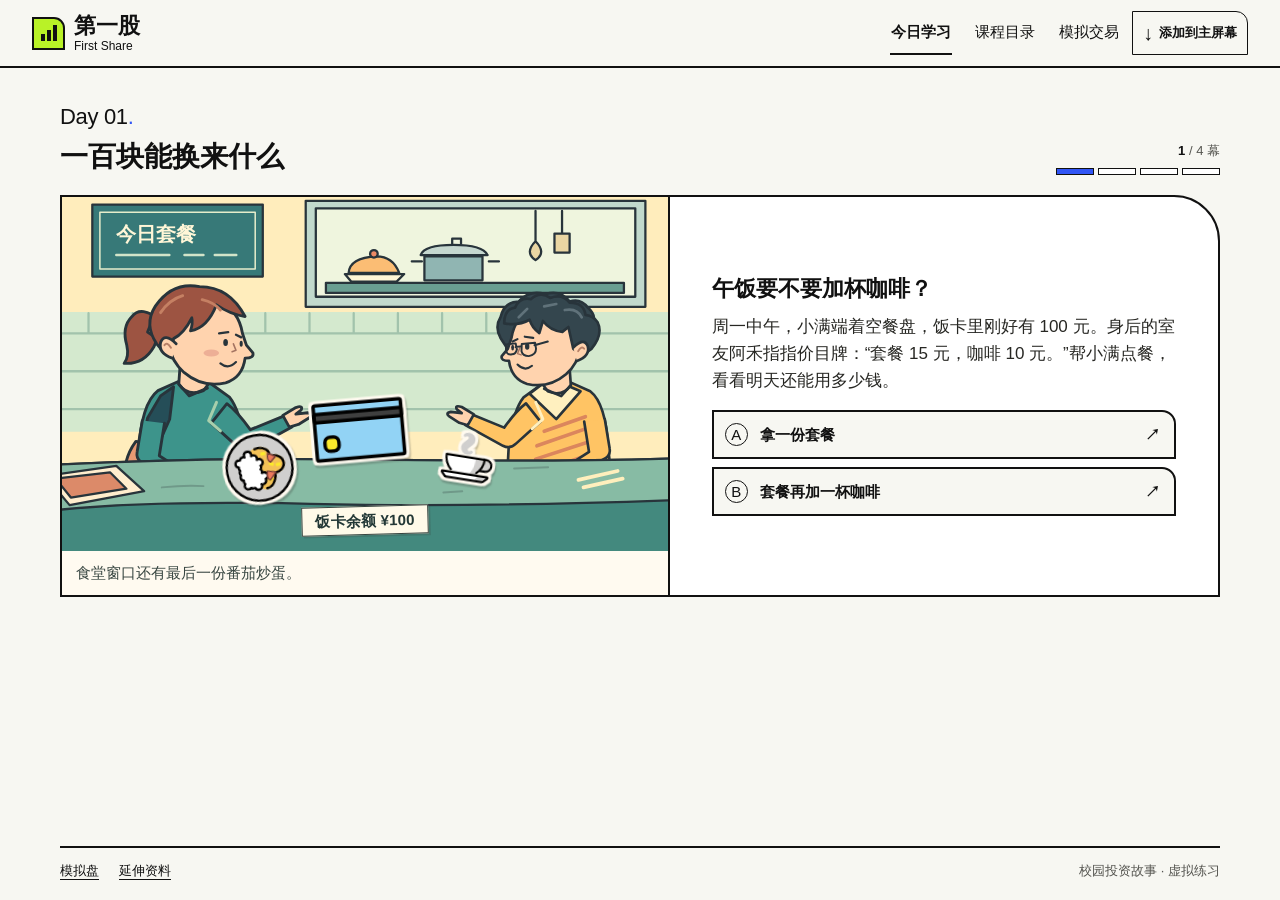
==== commit 7d8620e1: "feat(campus): illustrate the investing curriculum" ====
--- a/index.html
+++ b/index.html
@@ -4,7 +4,7 @@
   <meta charset="utf-8">
   <meta name="viewport" content="width=device-width, initial-scale=1, viewport-fit=cover">
   <meta name="theme-color" content="#f7f7f2">
-  <meta name="description" content="从五天校园故事认识股票，再用互动课程练习选股、读图和买卖计划，在模拟盘检验自己的判断。">
+  <meta name="description" content="跟小满和阿禾走进食堂、书摊和咖啡店。用校园插画故事认识股票，动手练习选股、读图和买卖计划。">
   <meta name="apple-mobile-web-app-capable" content="yes">
   <meta name="apple-mobile-web-app-title" content="第一股">
   <link rel="manifest" href="./app.webmanifest">
@@ -58,44 +58,6 @@
 .story-stage { display: grid; grid-template-columns: minmax(0, 1.11fr) minmax(0, 1fr); border: 2px solid var(--line); border-radius: 0 46px 0 0; isolation: isolate; overflow: hidden; background: #fff; }
 .story-stage.arrive { animation: page-in .42s var(--ease) both; }
 .story-art { position: relative; overflow: hidden; min-width: 0; min-height: 410px; margin: 0; display: grid; place-items: center; background-color: var(--art-color, var(--lime)); border-right: 2px solid var(--line); isolation: isolate; }
-.story-art::before { content: ''; z-index: -1; position: absolute; inset: 0; background-image: linear-gradient(#1112 1px, transparent 1px), linear-gradient(90deg, #1112 1px, transparent 1px); background-size: 28px 28px; mask-image: linear-gradient(130deg, #000, #0000 95%); }
-.story-art[data-art='wallet'], .story-art[data-art='phone'] { --art-color: #a7d7ea; }
-.story-art[data-art='time'], .story-art[data-art='market'] { --art-color: #8295fe; }
-.story-art[data-art='coffee'] { --art-color: #ff865d; }
-.story-art[data-art='receipt'] { --art-color: #eeb5d1; }
-.art-caption, .art-index { position: absolute; z-index: 2; padding: 4px 8px; font-size: var(--type-caption); font-weight: 600; white-space: nowrap; background: var(--paper); border: 1.5px solid var(--line); }
-.art-caption { left: 17px; top: 17px; }
-.art-index { right: 19px; bottom: 17px; font-family: var(--display); letter-spacing: .025em; }
-.art-shape { position: absolute; font: 35px/1 var(--display); }
-.art-shape.one { left: 15%; bottom: 20%; transform: rotate(-14deg); }
-.art-shape.two { top: 17%; right: 13%; transform: rotate(19deg); }
-.art-objects { position: relative; width: min(75%, 350px); height: 226px; display: grid; place-items: center; }
-.art-objects > * { grid-area: 1 / 1; }
-.visual-card { position: relative; width: 75%; min-height: 123px; display: grid; align-content: center; gap: 5px; padding: 13px 13px 12px; border: 2px solid var(--line); border-radius: 0 23px 0 0; background: var(--paper); box-shadow: 7px 7px 0 var(--ink); transform: translate(-9%, -11%) rotate(-10deg); }
-.visual-card::before { content: ''; position: absolute; inset: 5px; border: 1px solid #1114; border-radius: inherit; pointer-events: none; }
-.visual-card span { position: relative; font-size: var(--type-ui); font-weight: 600; }
-.visual-card b { position: relative; display: block; font: 400 var(--type-title)/1.1 var(--display); letter-spacing: -.015em; }
-.visual-card b.mixed { font: 600 var(--type-title)/1.2 var(--cn-display); letter-spacing: normal; }
-.visual-prop { position: relative; justify-self: end; align-self: end; width: 104px; height: 104px; right: 2%; bottom: 7%; display: grid; place-items: center; border: 2px solid var(--line); background: var(--prop, #ff6b35); border-radius: 50%; box-shadow: 5px 5px 0 var(--ink); transform: rotate(12deg); font: 40px/1 var(--display); }
-.visual-prop::before { content: ''; position: absolute; inset: 7px; border: 1px dashed var(--ink); border-radius: inherit; }
-.art-status { z-index: 3; position: absolute; left: 50%; bottom: 3%; min-width: 96px; max-width: calc(100% - 10px); padding: 7px 12px; border: 2px solid var(--line); background: var(--blue); color: white; box-shadow: 3px 3px 0 var(--ink); font-size: var(--type-ui); font-weight: 600; text-align: center; transform: translateX(-50%) rotate(-4deg); white-space: nowrap; }
-.art-status.toss { animation: stamp .6s cubic-bezier(.18, 1.6, .4, 1) both; }
-.story-art.changed .visual-prop { animation: prop-toss .65s var(--ease) both; }
-.story-art.changed::after { content: ''; position: absolute; z-index: 2; inset: -20%; pointer-events: none; background: linear-gradient(105deg, transparent 39%, #fff5 48%, transparent 58%); animation: light-sweep .72s var(--ease) both; }
-.prop-meal { width: 64px; height: 41px; position: relative; display: grid; place-items: center; border: 2px solid var(--ink); border-radius: 50%; background: #fff; transform: rotate(-7deg); }
-.prop-meal::before { content: ''; width: 49px; height: 29px; border: 1.5px solid var(--ink); border-radius: 50%; background: radial-gradient(circle at 33% 50%, #f7eddc 0 23%, transparent 25%), radial-gradient(circle at 65% 36%, #ffcf41 0 26%, transparent 28%), radial-gradient(circle at 63% 67%, #b9f227 0 23%, transparent 25%); }
-.prop-coffee { position: relative; width: 44px; height: 50px; border: 2px solid var(--ink); border-radius: 4px 4px 15px 15px; background: #f7f7f2; }
-.prop-coffee::before { content: ''; position: absolute; top: 8px; left: 100%; width: 15px; height: 20px; border: 2px solid var(--ink); border-left: 0; border-radius: 0 9px 9px 0; }
-.prop-coffee::after { content: ''; position: absolute; top: 20px; left: 12px; width: 14px; height: 14px; background: var(--lime); border: 1.5px solid var(--ink); border-radius: 50%; }
-.prop-clock { width: 56px; aspect-ratio: 1; position: relative; background: var(--paper); border: 2px solid var(--ink); border-radius: 50%; }
-.prop-clock::before { content: ''; position: absolute; top: 10px; left: 25px; width: 15px; height: 17px; border-bottom: 3px solid var(--ink); border-left: 3px solid var(--ink); border-radius: 1px; }
-.prop-phone { position: relative; width: 36px; height: 61px; border: 2px solid var(--ink); border-radius: 7px; background: var(--paper); }
-.prop-phone::before { content: ''; position: absolute; inset: 11px 5px; background: repeating-linear-gradient(to bottom, var(--blue) 0 3px, transparent 3px 8px); }
-.prop-phone::after { content: ''; position: absolute; left: 11px; bottom: 3px; width: 10px; height: 2px; background: var(--ink); }
-.prop-book { position: relative; width: 49px; height: 38px; border: 2px solid var(--ink); box-shadow: inset 5px 0 #111; background: var(--lime); transform: rotate(-17deg); }
-.prop-book::before { content: ''; position: absolute; left: 14px; right: 6px; top: 8px; height: 12px; border-block: 2px solid var(--ink); }
-.prop-receipt { position: relative; width: 37px; height: 55px; border: 2px solid var(--ink); background: var(--paper); }
-.prop-receipt::before { content: ''; position: absolute; inset: 7px 6px; background: repeating-linear-gradient(to bottom, #111 0 2px, transparent 2px 7px); }
 .story-copy { display: flex; flex-direction: column; justify-content: center; min-width: 0; padding: clamp(20px, 3.25vw, 47px); }
 .scene-title { margin: 0 0 9px; font-size: var(--type-heading); line-height: 1.3; letter-spacing: normal; font-weight: 600; }
 .scene-text { margin: 0 0 16px; max-width: 28em; color: #272723; font-size: var(--type-body); line-height: 1.6; }
@@ -117,7 +79,11 @@
 .under-stage span { margin-left: auto; font-size: var(--type-caption); color: var(--muted); }
 .course-map { display: grid; grid-template-columns: repeat(2, minmax(0, 1fr)); gap: 24px; align-items: stretch; }
 .course-track { display: flex; flex-direction: column; min-width: 0; overflow: hidden; background: var(--panel); border: 2px solid var(--ink); border-radius: 0 28px 0 0; }
-.course-track header { padding: 20px 24px; background: var(--lime); border-bottom: 2px solid var(--ink); }
+.course-track header { display: flex; flex-direction: column; background: var(--lime); border-bottom: 2px solid var(--ink); }
+.course-track header > div { padding: 16px 24px; }
+.course-track header .campus-illustration { color: var(--ink); background: var(--panel); margin: 0; }
+.course-track header .campus-panel { border-block-start: 1px solid var(--ink); }
+.course-track header .campus-caption { padding: 8px 24px; font-size: var(--type-ui); line-height: 1.5; }
 .strategy-track header { background: var(--blue); color: white; }
 .course-track header p { display: flex; justify-content: space-between; align-items: baseline; margin: 0 0 8px; font-size: var(--type-ui); }
 .course-track header p span { font-size: var(--type-caption); font-variant-numeric: tabular-nums; }
@@ -134,7 +100,8 @@
 .course-continue:hover { background: var(--paper); }
 @media (max-width: 760px) {
   .course-map { grid-template-columns: minmax(0, 1fr); gap: 16px; }
-  .course-track header { padding: 16px; }
+  .course-track header > div { padding: 12px 16px; }
+  .course-track header .campus-caption { padding-inline: 16px; }
   .course-track ul { padding-inline: 16px; }
   .course-continue { padding-inline: 16px; }
   .course-chapters a { grid-template-columns: 3rem minmax(0, 1fr); }
@@ -161,9 +128,6 @@
   .choice:active, .btn:active { transform: none; box-shadow: none; }
 }
 @keyframes page-in { from { opacity: .65; transform: translateY(9px); } to { opacity: 1; transform: none; } }
-@keyframes stamp { from { opacity: 0; transform: translate(-50%, 12px) scale(.65) rotate(15deg); } to { opacity: 1; transform: translate(-50%, 0) scale(1) rotate(-4deg); } }
-@keyframes prop-toss { 0%,100% { transform: rotate(12deg); } 52% { transform: translateY(-20px) rotate(30deg); } }
-@keyframes light-sweep { from { transform: translateX(-100%); } to { transform: translateX(100%); } }
 @media (max-width: 720px) {
   #content, .top-inner, .site-footer { width: calc(100% - 32px); }
   #content { padding: 24px 0 25px; }
@@ -179,15 +143,6 @@
   .segments i { height: 5px; width: 16px; }
   .story-stage { grid-template-columns: minmax(0, 1fr); border-radius: 0 31px 0 0; }
   .story-art { min-height: 195px; border-right: 0; border-bottom: 2px solid var(--line); }
-  .art-caption { left: 9px; top: 8px; font-size: var(--type-caption); }
-  .art-index { right: 8px; bottom: 7px; font-size: var(--type-caption); }
-  .art-objects { height: 170px; width: min(67%, 252px); }
-  .visual-card { min-height: 88px; gap: 3px; box-shadow: 5px 5px var(--ink); }
-  .visual-card b { font-size: var(--type-title); }
-  .visual-card b.mixed { font-size: var(--type-title); }
-  .visual-prop { width: 78px; height: 78px; bottom: 8%; font-size: 31px; }
-  .prop-meal, .prop-coffee, .prop-book, .prop-clock, .prop-phone, .prop-receipt { scale: .75; }
-  .art-shape { font-size: 23px; }
   .story-copy { padding: 14px 13px; }
   .scene-title { font-size: var(--type-heading); margin-bottom: 5px; }
   .scene-text { margin-bottom: 10px; font-size: var(--type-ui); }
@@ -304,7 +259,6 @@
   font-weight: 600;
   letter-spacing: normal;
 }
-.visual-card b.mixed { font-family: var(--cn-display); font-weight: 600; }
 .desktop-nav { margin-left: auto; }
 .mobile-dock { display: none; }
 .install-trigger, .install-close { display: inline-flex; align-items: center; justify-content: center; gap: 6px; min-height: 44px; border: 1.5px solid var(--ink); border-radius: 0 12px 0 0; padding: 4px 10px; background: var(--paper); color: var(--ink); font-size: var(--type-caption); font-weight: 600; }
@@ -341,11 +295,6 @@
   .story-stage.arrive { animation: swipe-in .31s var(--ease) both; }
   .story-stage.reverse { --slide: -14px; }
   .story-art { overflow: hidden; border: 2px solid var(--ink); border-radius: 0 38px 0 0; min-height: clamp(155px, 28svh, 270px); touch-action: pan-y pinch-zoom; }
-  .story-art[data-art='canteen'] .visual-prop { bottom: 7%; }
-  .art-objects { width: min(75%, 310px); height: clamp(138px, 22svh, 214px); }
-  .art-index { display: none; }
-  .art-caption { padding: 4px 7px; font-size: var(--type-caption); }
-  .art-status { bottom: 8px; }
   .story-copy { padding: 13px 0 0; }
   .scene-title { font-size: var(--type-heading); margin-bottom: 5px; }
   .scene-text { margin-bottom: 11px; font-size: var(--type-body); line-height: 1.6; }
@@ -627,6 +576,24 @@
   #content .sim-market-actions .sim-btn { flex: 1 1 auto; }
 }
 
+.campus-illustration { display: block; min-width: 0; width: 100%; margin: 0; color: var(--ink); }
+.campus-panel { position: relative; overflow: hidden; isolation: isolate; background: #ffedbc; }
+.campus-drawing { display: block; width: 100%; height: auto; aspect-ratio: 12 / 7; font-family: var(--cn-display); }
+.campus-illustration .campus-cutout, .campus-sticker use {
+  filter: drop-shadow(2px 0 0 #fffaf0) drop-shadow(-2px 0 0 #fffaf0) drop-shadow(0 2px 0 #fffaf0) drop-shadow(0 -2px 0 #fffaf0) drop-shadow(1px 2px 0 #373b364a);
+}
+.campus-detail {
+  position: absolute; bottom: 4.3%; left: 50%; transform: translateX(-50%) rotate(-1.5deg);
+  display: block; width: max-content; max-width: 90%; padding: .2em .85em; background: #fffae9;
+  border: 1px solid #374540; box-shadow: 2px 2px 0 #373b3633; color: #233836;
+  font: 600 var(--type-ui, .9375rem)/1.4 var(--body); letter-spacing: .015em; text-align: center; overflow-wrap: anywhere;
+}
+.campus-caption { padding: .65rem .9rem; background: #fffaf0; color: #384641; font-size: var(--type-ui); line-height: 1.55; }
+.campus-sticker { display: inline-block; width: 2.4rem; height: 2.4rem; vertical-align: middle; overflow: visible; flex: none; }
+@media (max-width: 480px) {
+  .campus-detail { font-size: var(--type-caption, .8125rem); }
+}
+
 .strategy { max-width: 1020px; margin-inline: auto; }
 .strategy h1, .strategy h2, .strategy p { margin: 0; }
 .strategy h1, .strategy h2, .strategy strong, .strategy dt, .strategy button { font-weight: 600; }
@@ -644,7 +611,8 @@
 .strategy-main-link:hover { background: #2644c8; }
 .strategy-groups { display: grid; grid-template-columns: repeat(2,minmax(0,1fr)); gap: 1.5rem 2rem; }
 .strategy-group { border-top: 2px solid var(--ink); }
-.strategy-group header { padding: 1rem 0 .75rem; }
+.strategy-group header { display: flex; align-items: center; gap: .8rem; padding: 1rem 0 .75rem; }
+.strategy-group header > svg { width: 3.35rem; height: 3.35rem; flex: none; }
 .strategy-group header p, .strategy-group small { font-size: var(--type-ui, .9375rem); color: var(--muted); }
 .strategy-group a { display: flex; justify-content: space-between; align-items: center; gap: .6rem; padding: .65rem .35rem .65rem 0; border-top: 1px solid #c1c1b8; }
 .strategy-group a:hover { background: #edf2db; }
@@ -652,9 +620,14 @@
 .strategy-group small { margin-top: .18rem; }
 .strategy-status { white-space: nowrap; }
 .strategy-lesson-heading { margin: .4rem 0 1.4rem; }
-.strategy-lesson-layout { display: grid; grid-template-columns: minmax(0,.85fr) minmax(0,1.15fr); gap: clamp(1.3rem,4vw,3rem); align-items: start; border-top: 2px solid var(--line); padding-top: 1.2rem; }
-.strategy-reading { display: grid; gap: 1rem; font-size: var(--type-body,1.0625rem); }
-.strategy-reading p + p { color: #393936; }
+.strategy-story-panel { display: grid; grid-template-columns: minmax(0,1.1fr) minmax(0,1fr); gap: clamp(1.2rem,3.5vw,2.7rem); align-items: center; }
+.strategy-story-panel > figure { margin: 0; }
+.strategy-lesson-layout { display: grid; grid-template-columns: minmax(0,1.15fr) minmax(0,.85fr); gap: clamp(1.3rem,4vw,3rem); align-items: start; margin-top: 1.65rem; }
+.strategy-reading { display: grid; gap: .85rem; font-size: var(--type-body,1.0625rem); }
+.strategy-reading .strategy-idea { color: #393936; font-size: var(--type-ui,.9375rem); }
+.strategy-dialogue { margin: 0; border-left: 3px solid var(--blue); padding-left: .8rem; }
+.strategy-dialogue strong { color: var(--blue); font-size: var(--type-caption,.8125rem); }
+.strategy-dialogue p { font-weight: 600; }
 .strategy-lab { min-width: 0; border: 1.5px solid var(--line); border-radius: 0 20px 0 0; padding: clamp(.85rem,2vw,1.35rem); background: var(--panel); }
 .strategy-lab > p, .strategy-note { margin-top: .35rem; font-size: var(--type-ui, .9375rem); color: var(--muted); }
 .strategy-options { display: flex; flex-wrap: wrap; gap: .35rem; margin: .9rem 0; }
@@ -663,6 +636,12 @@
 .strategy-options button[aria-pressed="true"] { background: var(--lime); border-color: var(--ink); }
 .strategy-result { min-width: 0; }
 .strategy-result.strategy-changing { animation: strategy-reveal .22s ease-out both; }
+.strategy-observation { display: flex; align-items: center; gap: .65rem; margin-top: .75rem; padding: .55rem .65rem; background: #eff2e6; }
+.strategy-observation > svg, .strategy-feedback > svg { width: 2.5rem; height: 2.5rem; flex: none; }
+.strategy-observation p { font-size: var(--type-ui,.9375rem); }
+.strategy-slips { display: grid; grid-template-columns: repeat(5,1fr); gap: .35rem; }
+.strategy-slips span { text-align: center; background: var(--paper); color: var(--ink); padding: .3rem .1rem; border: 1px solid #949387; border-radius: 0 7px 0 0; font-size: var(--type-ui,.9375rem); font-variant-numeric: tabular-nums; }
+.strategy-slips .stock-slip { color: #fff; background: var(--blue); border-color: var(--blue); }
 .strategy-ticket { display: flex; flex-wrap: wrap; align-items: baseline; gap: .25rem .85rem; padding: .8rem .85rem; border-left: 4px solid var(--blue); background: #f0f2ff; }
 .strategy-ticket strong { font-size: var(--type-heading, 1.375rem); font-variant-numeric: tabular-nums; }
 .strategy-ticket span { font-size: var(--type-ui, .9375rem); }
@@ -686,13 +665,15 @@
 .strategy-guide { stroke: #81857e; stroke-width: .7; stroke-dasharray: 2 4; }
 .strategy-price-line { fill: none; stroke: var(--blue); stroke-width: 3; stroke-linejoin: round; stroke-linecap: round; }
 .strategy-changing .strategy-price-line { stroke-dasharray: 1; animation: strategy-trace .42s ease-out both; }
-.strategy-quiz { margin-top: 1.5rem; max-width: 50rem; padding: 1rem 0; border-top: 2px solid var(--ink); }
+.strategy-quiz { padding: 1rem 0; border-top: 2px solid var(--ink); }
 .strategy-quiz h2 { font-size: var(--type-body,1.0625rem); }
 .strategy-answers { display: grid; gap: .45rem; margin-top: .75rem; }
 .strategy-answers button { border-radius: 0 10px 0 0; text-align: left; }
 .strategy-answers button:hover, .strategy-options button:hover { border-color: var(--blue); }
 .strategy-answers button[aria-pressed="true"] { background: #e9edff; border-color: var(--blue); }
-.strategy-feedback:not(:empty) { padding: .4rem .7rem; margin-top: .65rem; border-left: 3px solid var(--blue); font-size: var(--type-ui,.9375rem); }
+.strategy-feedback:not(:empty) { display: flex; align-items: start; gap: .55rem; padding: .75rem .65rem; margin-top: .65rem; background: #f0f2ff; font-size: var(--type-ui,.9375rem); }
+.strategy-feedback p + p { margin-top: .4rem; }
+.strategy-feedback small { display: block; margin-top: .3rem; color: var(--muted); font-size: var(--type-caption,.8125rem); }
 .strategy-next, .strategy-sources { display: flex; flex-wrap: wrap; gap: .7rem 1rem; align-items: center; margin-top: 1rem; font-size: var(--type-ui,.9375rem); }
 .strategy-next a:not(.strategy-main-link), .strategy-sources a { text-decoration: underline; text-underline-offset: .18em; }
 .strategy-sources { color: var(--muted); font-size: var(--type-caption,.8125rem); }
@@ -700,9 +681,9 @@
 @keyframes strategy-grow { from { transform: scaleX(0); } to { transform: scaleX(1); } }
 @keyframes strategy-reveal { from { opacity: .72; } to { opacity: 1; } }
 @media(max-width: 760px) {
-  .strategy-lesson-layout { grid-template-columns: 1fr; gap: 1rem; }
+  .strategy-story-panel, .strategy-lesson-layout { grid-template-columns: 1fr; gap: 1rem; }
   .strategy-lesson-heading { margin-bottom: .85rem; }
-  .strategy-quiz { margin-top: 1.1rem; }
+  .strategy-lesson-layout { margin-top: 1.1rem; }
 }
 @media(max-width: 600px) {
   .strategy-index-heading { display: grid; gap: .7rem; }
@@ -826,6 +807,48 @@
 }
 @media (prefers-reduced-motion: no-preference) {
   .sim-tour-track i { transition: width .18s ease-out; }
+}
+
+.story-art.story-panel {
+  min-height: 0;
+  padding: 0;
+  display: flex;
+  align-items: center;
+  background: var(--paper);
+}
+.story-panel .campus-illustration, .practice-panel .campus-illustration { width: 100%; margin: 0; }
+.story-panel .campus-illustration { flex: 1; }
+.story-copy .scene-text { max-width: 30em; }
+.practice:has(.illustrated-practice) { width: 100%; }
+.practice .illustrated-practice {
+  display: grid;
+  grid-template-columns: minmax(0, 1.03fr) minmax(0, 1fr);
+  align-items: center;
+  gap: clamp(20px, 4vw, 54px);
+}
+.practice-panel {
+  min-width: 0;
+  overflow: hidden;
+  border: 2px solid var(--line);
+  border-radius: 0 32px 0 0;
+}
+.practice-work { min-width: 0; }
+.practice-work .practice-figure { margin-block: 16px; }
+@media (prefers-reduced-motion: no-preference) {
+  .story-panel .choice-reveal .campus-cutout {
+    animation: settle-sticker .22s var(--ease);
+    transform-box: fill-box;
+    transform-origin: center;
+  }
+  @keyframes settle-sticker {
+    from { opacity: .65; scale: .95; }
+    to { opacity: 1; scale: 1; }
+  }
+}
+@media (max-width: 720px) {
+  #content .practice .illustrated-practice { display: grid; grid-template-columns: minmax(0, 1fr); gap: 14px; min-height: 0; }
+  .practice-panel { border-radius: 0 28px 0 0; }
+  #content .practice-work .practice-dock { position: static; }
 }
 </style>
 </head>
@@ -849,50 +872,276 @@
     <button class="btn primary install-confirm" type="button" hidden>安装第一股</button>
   </div></dialog>
   <noscript>请启用 JavaScript，继续校园故事。</noscript>
-  <script>const STORIES = [
+  <script>// Keep the scene geometry separate from the OpenMoji objects used in the exercises.
+const campusPlaces = { canteen: '食堂', dorm: '宿舍', cafe: '下课咖啡', market: '二手书摊', desk: '自习桌', library: '图书馆' };
+const campusObjects = {
+  meal: '套餐', coffee: '咖啡', card: '饭卡', wallet: '钱包', coin: '硬币', bill: '纸币', receipt: '小票',
+  book: '书', books: '书堆', bag: '书包', notebook: '笔记本', pencil: '铅笔', phone: '手机', laptop: '电脑',
+  ticket: '票券', chart: '上涨折线', down: '下跌折线', bars: '柱状图', magnifier: '放大镜', calendar: '日历',
+  clock: '时钟', key: '钥匙', puzzle: '拼图', seedling: '幼苗', basket: '篮子', bank: '银行',
+  shield: '盾牌', scale: '天平', envelope: '信封', calculator: '算盘', lightbulb: '灯泡',
+  scissors: '剪刀', folder: '文件夹', check: '勾号', warning: '提醒', tool: '扳手', print: '打印机', tag: '价签',
+};
+const campusSprite = './assets/campus-stickers.svg#sticker-';
+const campusInk = '#28343b';
+const campusSkin = '#ffd3ae';
+
+function campusEscape(value) {
+  return String(value ?? '').replace(/[&<>"']/g, c => ({'&':'&amp;', '<':'&lt;', '>':'&gt;', '"':'&quot;', "'":'&#39;'}[c]));
+}
+
+function campusSticker(key) {
+  if (!Object.hasOwn(campusObjects, key)) return '';
+  return `<svg class="campus-sticker" viewBox="0 0 72 72" aria-hidden="true" focusable="false"><use href="${campusSprite}${key}"/></svg>`;
+}
+
+function campusBunting() {
+  return `<path d="M252 13q112 57 245-2" fill="none"/>
+    <path d="m277 24 6 18 13-13z" fill="#f5ad5d"/><path d="m312 33 9 17 12-14z" fill="#2e897b"/>
+    <path d="m355 37 11 16 10-16z" fill="#f48369"/><path d="m401 34 12 12 7-17z" fill="#f8cd59"/>
+    <path d="m448 24 13 9 4-17z" fill="#7a89cf"/>`;
+}
+
+function campusBooks(x, y, scale = 1) {
+  return `<g transform="translate(${x} ${y}) scale(${scale})"><path d="m2 0 54-3 1 9-54 3q-4-3-1-9z" fill="#ee906c"/><path d="m10 0 44-2v4L9 5" fill="#fff5d9" stroke-width="1.2"/>
+    <path d="m-3-8 49-5 2 8-50 6q-4-4-1-9z" fill="#558b85"/><path d="m4-8 39-4 1 3L5-4" fill="#fff4dc" stroke-width="1.2"/>
+    <path d="m9-18 43 2-1 8-44-2z" fill="#ffcc5c"/><path d="m16-16 32 1v4l-33-1" fill="#fff4dc" stroke-width="1.2"/></g>`;
+}
+
+function campusPlant(x, y, size) {
+  return `<g transform="translate(${x} ${y}) scale(${size})"><path d="M-3-15q-3-16-17-24-9 17 14 24m7-4q1-19 14-27 10 16-12 27" fill="#51876b"/>
+    <path d="M0-10q-5-19 0-40 10 12 0 33m-1 8 10-19m-12 15-11-15" fill="#96b56e"/>
+    <path d="m-16-11 5 24h23l5-24z" fill="#d57a5e"/><path d="M-18-13h37v6h-37z" fill="#f6a07d"/></g>`;
+}
+
+const campusRooms = {
+  canteen: {
+    wall:'#ffedbc', table:'#87bba4', front:'#43897e', actors:[42,72,1.03,450,78,.96],
+    backdrop() { return `
+      <path d="M0 91h480v95H0z" fill="#d4e9ce" stroke="none"/>
+      <path d="M0 108h480M0 138h480M0 168h480M21 92v16m35-16v16m35-16v16m35-16v16m35-16v16m35-16v16m35-16v16m35-16v16m35-16v16m35-16v16m35-16v16m35-16v16" fill="none" stroke="#a2c3ac" />
+      <path d="M24 6h135v57H24z" fill="#377978"/><path d="M30 12h123v45H30z" stroke="#e5edcb" fill="none" stroke-width="1.2"/>
+      <text x="43" y="35" fill="#fff6d7" stroke="none" font-size="16" font-weight="600">今日套餐</text>
+      <path d="M43 46h42m12 0h15m9 0h17" stroke="#d2e4c9" stroke-width="2"/>
+      <path d="M193 3h269v84H193z" fill="#c1d9cc"/><path d="M201 9h253v70H201z" fill="#eff5de"/>
+      <path d="M209 68h236v8H209z" fill="#699e91"/><path d="M227 60q1-12 22-13 13 0 18 13z" fill="#fbbd74"/>
+      <path d="M224 61h47l-6 6h-36z" fill="#fff6d6"/><circle cx="247" cy="45" r="3" fill="#ed8a65"/>
+      <path d="M287 47h46v19h-46z" fill="#90b5b2"/><path d="M284 46q3-8 26-8t27 8z" fill="#c5d7cf"/><path d="M309 37v-4h7v4m22 14h8m-69 0h8" fill="none"/>
+      <path d="M375 11v24q9 9 0 15-9-6 0-15m21-24v18m-6 0h12v15h-12z" fill="#ead6a3"/>`; },
+    foreground() { return `<path d="m-13 221 56-8 22 20-59 11z" fill="#ffedcd"/><path d="m-5 223 43-5 13 13-44 7z" fill="#dc8a69"/>
+      <path d="m409 224 31-7m-27 13 31-7" stroke="#ffefbd" stroke-width="3"/>`; },
+  },
+  dorm: {
+    wall:'#e8e2f3',table:'#f5c08b',front:'#c68b6a',actors:[23,80,1.02,445,83,.91],
+    backdrop() { return `
+      <path d="M0 25h190v94H0z" fill="#c7cee6"/><path d="M0 39q28-17 53 0t46-5 39 2 47 0v26H0z" fill="#a5afda"/>
+      <path d="M0 59h201v11H0z" fill="#ecd4ab"/><path d="M10 22h7v140h-7zm171 0h8v132h-8z" fill="#a78165"/>
+      <path d="M142 66v64m23-64v64m-23-50h23m-23 16h23m-23 17h23" fill="none" stroke="#806e68" stroke-width="4"/>
+      <path d="M244 3h167v93H244z" fill="#fff1da"/><path d="M251 10h153v79H251z" fill="#9acfd8"/>
+      <circle cx="365" cy="31" r="12" fill="#fff2b9" stroke="none"/><path d="m252 83 21-14 17 5 24-22 28 23 30-8 31 13v9H252z" fill="#a9c4a9" stroke="none"/>
+      <path d="M325 9v80m-74-44h153" stroke="#fcf1da" stroke-width="5"/><path d="M223 0h36l-3 43-9 19-14 35h-12l10-54z" fill="#c1b8da"/>
+      <path d="m231 52 17 4m-7-41-7 33" stroke="#897fa9" fill="none"/>
+      ${campusPlant(438,111,.68)}`; },
+    foreground() { return `${campusBooks(8,230,.83)}<path d="m406 231 27-9 10 2-30 9-9 1z" fill="#e46748"/>`; },
+  },
+  cafe: {
+    wall:'#d6eadc',table:'#e9b993',front:'#c88b68',actors:[32,78,.99,453,76,1.00],
+    backdrop() { return `
+      <path d="M0-3h480v29H0z" fill="#fff1cf"/><path d="M0 20h480v12q-9 11-20 0-12 12-24 0-12 12-24 0-12 12-24 0-12 12-24 0-12 12-24 0-12 12-24 0-12 12-24 0-12 12-24 0-12 12-24 0-12 12-24 0-12 12-24 0-12 12-24 0-12 12-24 0-12 12-24 0-12 12-24 0-12 12-24 0-12 12-24 0-12 12-24 0-12 12-24 0-12 12-28 0z" fill="#ffc69c"/>
+      <path d="M18-2h22l-2 23H15zm48 0h22l-2 23H63zm48 0h22l-1 23h-24zm48 0h22l-1 23h-24zm48 0h22v23h-25zm48 0h22l1 23h-25zm48 0h22l2 23h-25zm48 0h22l3 23h-25zm48 0h22l4 23h-25zm48 0h22l5 23h-25z" stroke="none" fill="#eb876f"/>
+      <path d="M163 49h157v43H163z" fill="#236e66"/><path d="M168 54h147v33H168z" fill="none" stroke="#c5dfbc" stroke-width="1"/>
+      <text x="241" y="76" text-anchor="middle" font-size="19" font-weight="600" stroke="none" fill="#fff7de">下课咖啡</text>
+      <path d="M0 117h134v9H0z" fill="#ae826b"/><path d="M15 114V79q0-7 7-7h68q7 0 7 8v34z" fill="#e8876d"/>
+      <path d="M23 81h65v12H23z" fill="#f7ba92"/><circle cx="33" cy="87" r="3" fill="#fff6d5"/><path d="M39 99h34v14H39z" fill="#334f4d"/><path d="M47 103h15v9H47z" fill="#fff5db"/>
+      <path d="M349 89h113v6H349z" fill="#b38c75"/><path d="M361 66h18v23h-18zm25-5h22v28h-22zm30 10h16v18h-16z" fill="#f1c781"/>
+      <path d="M360 67h20m5-5h24m5 10h20"/>`; },
+    foreground() { return `<path d="m-6 216 66-1-13 31h-53z" fill="#f8dcb7"/><path d="m1 220 52-1m-54 7 51-1m-45-11-6 26m16-25-7 27m18-27-7 27" fill="none" stroke="#d0a584" stroke-width="1.4"/>
+      <path d="m413 220 31-2 3 13-31 2z" fill="#fff3d3"/><path d="m418 224 19-1m-18 5 14-1" stroke="#967d69" stroke-width="1.4"/>`; },
+  },
+  market: {
+    wall:'#d3ebed',table:'#fbd49d',front:'#d59868',actors:[37,79,.98,455,71,1.03],
+    backdrop() { return `
+      <path d="M0 82h480v67H0z" fill="#b3ceaa" stroke="none"/><path d="M233 85V52h51v33m46-1V43h54v42m29 0V40h34v43" fill="#f3dcbe" stroke="#a1b4ab" stroke-width="1.4"/>
+      <path d="M242 60h8v9h-8zm13 0h8v9h-8zm83-6h8v9h-8zm15 0h8v9h-8zm68-4h9v9h-9z" fill="#9fbcc0" stroke="none"/>
+      <path d="M23 19h181l27 35H0z" fill="#ffeece"/><path d="M44 19h24L57 54H26zm52 0h24l-1 35H85zm52 0h23l12 35h-32zm50 0h6l27 35h-19z" fill="#65998c" stroke="none"/>
+      <path d="M0 54h232v11H0z" fill="#f7ce82"/><path d="M15 65h6v91h-6zm195 0h6v86h-6z" fill="#b88661"/>
+      <path d="m55 70 79-2 1 25-78 2z" fill="#fff3d9"/><text x="96" y="87" text-anchor="middle" font-size="13" stroke="none" fill="#344944" font-weight="600">校园书摊</text>
+      ${campusBunting()}${campusPlant(464,128,.9)}`; },
+    foreground() { return `${campusBooks(3,231,1.02)}${campusBooks(406,221,.9)}`; },
+  },
+  desk: {
+    wall:'#dce4f5',table:'#bdd7c9',front:'#83aea4',actors:[25,83,1.00,451,80,.97],
+    backdrop() { return `
+      <path d="M21-4h220v104H21z" fill="#e5ebd8"/><path d="M28 1h206v92H28z" fill="#a8cddd"/>
+      <path d="M36 91V66h25V49h28v42m14 0V59h28V39h23v52m21 0V65h35v26" fill="#93b4c2" stroke="none"/>
+      <path d="M31 31q15-14 25-3 8-12 22 1m78-15q8-8 15-2 6-9 16 0" fill="none" stroke="#f7efdb" stroke-width="3"/>
+      <path d="M130 0v92M28 44h206" stroke="#f1efdd" stroke-width="5"/><path d="M15 101h231v7H15z" fill="#c9b5a1"/>
+      <path d="M313 16h105v63H313z" fill="#a5acbd"/><path d="m323 25 32 3-4 35-32-3z" fill="#f9efd0"/><path d="m371 37 30-4 4 28-31 3z" fill="#f1b99c"/>
+      <path d="m328 38 17 2m-17 7 13 2m49-1 13-1" fill="none" stroke="#9a927e" stroke-width="1.3"/>
+      <circle cx="338" cy="28" r="2.6" fill="#cb6c61"/>${campusPlant(453,134,1.15)}`; },
+    foreground() { return `<path d="m5 225 29-8 26 12-29 9z" fill="#fff3d5"/><path d="m19 226 16-4m-8 8 15-4" stroke="#b2a792" stroke-width="1.2"/>${campusBooks(411,228,.7)}`; },
+  },
+  library: {
+    wall:'#f1dfd7',table:'#c5cef0',front:'#8e9cbc',actors:[33,78,1.04,445,84,.95],
+    backdrop() { return `
+      <path d="M-8 1h197v141H-8zm317 0h187v141H309z" fill="#bb927b"/>
+      <path d="M-2 8h183v120H-2zm318 0h168v120H316z" fill="#ead5b7"/>
+      ${[0, 323].map(offset => `<g transform="translate(${offset} 0)">
+        <path d="M3 21h14v36H3zm40-7h12v43H43zm48 11h10v32H91zm42-10h13v42h-13z" fill="#819f99"/>
+        <path d="M21 15h13v42H21zm42 13 9-3 13 30-9 3zm42-8h13v37h-13zm46 1h13v36h-13z" fill="#e29b80"/>
+        <path d="M6 27h8m10-5h7m16 5h4m44 6h5m8-5h7m21-6h6" stroke="#fcf2d8" fill="none" stroke-width="2"/>
+        <path d="M-3 58h183v7H-3z" fill="#b58e73"/><path d="M4 85h16v36H4zm36-7h12v43H40zm46-2h14v45H86zm33 3h10v42h-10z" fill="#96b1b0"/>
+        <path d="M22 75h14v46H22zm34 10h15v36H56zm80-11 13-3 12 46-13 4z" fill="#eabb72"/></g>`).join('')}
+      <path d="M219 57q17-11 34-3m-29 8 12 9 11-15" fill="none" stroke="#bda39a"/><circle cx="236" cy="54" r="22" fill="#bcd6cf"/>
+      <path d="m222 41 10 3 4 9-6 5 2 9m13-27-3 12 9 6m-28 20q20 8 35-12m-18 17v8m-13 1h25" fill="none" stroke="#688c81" stroke-width="3"/>`; },
+    foreground() { return `${campusBooks(5,227,.89)}<path d="m413 224 21-7 12 8-26 8z" fill="#fff2d5"/><path d="m419 224 12-4m-8 7 11-4" stroke="#a3978a" stroke-width="1.2"/>`; },
+  },
+};
+
+// Each character faces the object in the middle of the counter. Mirroring the
+// second figure lets the same four hand poses work on either side of the table.
+function campusStudent(student, x, y, scale, action) {
+  const man = student === 'man';
+  const shirt = man ? '#3d948b' : '#ffc464';
+  const hair = man ? '#9d5442' : '#34464e';
+  const sleeve = man ? '#a8cfac' : '#fff0c0';
+  const poses = {
+    trade: ['M86 89q8 6 18 20l27-11 5 9-31 17q-6 3-11-2L74 104z', 'M129 98l10-6q6-2 4 2l-4 3 9-1q5 1 1 4l-8 5-7 2z'],
+    point: ['M88 90q10 9 17 13l24-22 7 6-25 31q-5 6-12 2L76 104z', 'M128 84l7-10 12-4q5-1 3 2l-8 5 6 1q2 2-1 4l-11 7z'],
+    read: ['M87 92l16 18 21-3 4 9-25 7q-5 2-10-3l-19-17z', 'M123 108l10-5q6-2 4 1l-3 3 9-1q5 0 2 4l-10 5-9 1z'],
+    think: ['M88 92l13 12-9-24 9-3 15 34q2 6-5 9l-8 3q-5 1-9-3l-21-19z', 'M91 81l-10-5-1-5q1-4 4-1l3 3-2-9q-.8-5 2-3l8 9 6 9z'],
+  };
+  const [arm, hand] = poses[action];
+  const backHair = man
+    ? '<path d="M35 25q-15-12-22-3-8 8-4 22 2 9-2 14 15 1 23-13l4-10z" fill="'+hair+'"/><path d="m29 24 7 4-5 10-6-4z" fill="#efad57"/>'
+    : '<path d="M33 26q-7-8 2-16 6-8 15-5 8-10 20-6 13-4 22 6 12 0 15 13 5 8 0 17l-9 14-53-7z" fill="'+hair+'"/>';
+  const fringe = man
+    ? '<path d="M32 43Q22 28 31 14 44-5 65-1 88-1 100 22 88 20 78 13q-7 18-20 20 2-6 1-10-6 12-14 16l-2 10-5 1z" fill="'+hair+'"/><path d="M35 19q7-10 17-13m15 3q9 2 14 8" fill="none" stroke="#c58063"/>'
+    : '<path d="M32 44q-10-12-5-22 3-5 10-6 1-10 13-10 6-8 16-4 8-6 16 1 9-2 13 7 9 1 9 13-12 2-21-3-2 7-8 11l-3-10q-6 8-16 9l-5-4-4 18-8 5z" fill="'+hair+'"/><path d="M40 18q4-8 14-6m7-5 10 2m14 2 7 7" fill="none" stroke="#60727a"/>';
+  return `<g transform="translate(${x} ${y}) scale(${man ? scale : -scale} ${scale})" stroke-width="2.2">
+    ${backHair}
+    <path d="M15 157l3-30q2-38 15-48l20-9 17 1 18 13q8 10 12 36l2 38z" fill="${shirt}"/>
+    ${man ? '<path d="m25 100 10-17 10-7-3 25-13 29-10-1z" fill="#254e58"/><path d="m16 118 14 2-1 31H8q-3-18 8-33z" fill="#e89973"/><path d="m12 137 15 2" fill="none"/>'
+    : '<path d="m41 79 14-6 16-1 12 9-22 21z" fill="#fff0bf"/><path d="m37 100 34 12m-37-3 43 15m-45-4 46 15m-48-5 46 16" stroke="#db865d" fill="none" stroke-width="3"/>'}
+    <path d="m50 60-1 14q7 10 19 5l6-8-4-16z" fill="${campusSkin}"/>
+    <path d="M34 39q-2-17 14-28 17-10 31-2 16 8 19 26l3 9 5 6q1 4-6 4-2 15-15 19-18 4-32-8-10-9-11-20z" fill="${campusSkin}"/>
+    ${fringe}
+    <path d="M47 43q-9-9-12-1-2 8 9 12" fill="${campusSkin}"/><path d="M38 44q2-3 5 2" fill="none" stroke="#b78067" stroke-width="1.5"/>
+    <path d="m80 35 7-1m6 2 4 2" fill="none" stroke-width="1.8"/>
+    <path d="m91 43 2 5-3 1" stroke="#a47462" stroke-width="1.2" fill="none"/>
+    <ellipse cx="85" cy="42" rx="1.8" ry="2.7" fill="${campusInk}" stroke="none"/><ellipse cx="97" cy="43" rx="1.2" ry="2.3" fill="${campusInk}" stroke="none"/>
+    ${man ? '<ellipse cx="74" cy="50" rx="6" ry="2.7" fill="#edaf96" stroke="none"/>'
+      : '<path d="M68 38l11 3m-.5-2 11 1 .2 6q-1 4-6 4-6-.8-6-6zm12 3 4 .5m0-3 8 1v5q-1 4-5 3-3 0-4-4z" fill="none" stroke-width="1.6"/>'}
+    <path d="${action === 'think' ? 'M83 59q4-2 8-1' : 'M81 58q6 5 12-1'}" fill="none" stroke-width="1.7"/>
+    <path d="m49 74 8 9 14-6" fill="none"/><path d="${arm}" fill="${shirt}"/><path d="${hand}" fill="${campusSkin}"/>
+    <path d="m78 88-6 14 9 8" fill="none" stroke="${sleeve}" stroke-width="2.3"/>
+    <path d="m38 104-4 25 14 9-6 8-22-12q-4-3-3-8l4-24" fill="${shirt}"/>
+    <path d="m46 137 10 4q6 3 2 5l-5-1 2 5q-2 2-6-1l-8-6z" fill="${campusSkin}"/>
+    </g>`;
+}
+
+function campusPlacedSticker(key, x, y, size, angle) {
+  return `<g class="campus-cutout" transform="rotate(${angle} ${x+size/2} ${y+size/2})"><use x="${x}" y="${y}" width="${size}" height="${size}" href="${campusSprite}${key}"/></g>`;
+}
+
+function campusFocusObject(key, action) {
+  if (!key) return '';
+  if (action === 'think') {
+    return `<g fill="#fffaf0" stroke="${campusInk}" stroke-width="1.7"><circle cx="160" cy="135" r="3"/><ellipse cx="174" cy="127" rx="5" ry="4"/>
+      <path d="M186 117q-11-12-1-23 3-19 21-19 12-13 28-7 21-8 31 8 19 1 21 18 12 13 1 25-1 20-20 21-12 10-28 4-19 7-31-5-19 0-22-22z"/></g>
+      ${campusPlacedSticker(key,196,67,79,-4)}`;
+  }
+  if (action === 'read') {
+    return `<g stroke="${campusInk}" stroke-width="1.8" stroke-linejoin="round">
+      <path d="m172 177 54 1 15 6 14-8 42-5-11 52-43 7-23-5-55 1z" fill="#659487"/>
+      <path d="M178 169q31-5 63 10 25-18 54-14l-14 48q-22-1-44 10-32-11-65-6z" fill="#fff3d6"/>
+      <path d="m241 179-4 43m16-35 27-8m-27 15 23-7" fill="none" stroke="#baa681" stroke-width="1.5"/></g>
+      ${campusPlacedSticker(key,191,132,94,-7)}`;
+  }
+  if (action === 'point') {
+    return `<g stroke="${campusInk}" stroke-width="1.7" stroke-linejoin="round"><path d="m199 129 80-5 7 93-80 5z" fill="#fff6d8"/>
+      <path d="m217 124 39-3 2 12-39 3z" fill="#e3bd7e"/><path d="m217 208 54-4" stroke="#b7a992" fill="none"/></g>
+      ${campusPlacedSticker(key,196,131,87,-5)}`;
+  }
+  return campusPlacedSticker(key,185,133,100,-5);
+}
+
+function campusIllustration({ place = 'desk', props = [], detail = '', caption = '', action = 'read' } = {}) {
+  if (!Object.hasOwn(campusRooms, place)) place = 'desk';
+  if (!['read', 'point', 'trade', 'think'].includes(action)) action = 'read';
+  const room = campusRooms[place];
+  const keys = props.filter(key => Object.hasOwn(campusObjects, key)).slice(0, 3);
+  const [x1,y1,scale1,x2,y2,scale2] = room.actors;
+  const propNames = keys.map(key => campusObjects[key]).join('、');
+  const alt = `小满和阿禾在${campusPlaces[place]}${propNames ? '，桌前摆着'+propNames : ''}。`;
+  const companionPose = { read:'point', point:'read', trade:'trade', think:'point' }[action];
+  return `<figure class="campus-illustration" data-place="${place}">
+    <div class="campus-panel">
+      <svg class="campus-drawing" viewBox="0 0 480 280" role="img" aria-label="${campusEscape(alt)}" focusable="false" xmlns="http://www.w3.org/2000/svg">
+        <rect width="480" height="280" fill="${room.wall}"/>
+        <g stroke="${campusInk}" stroke-width="1.8" stroke-linejoin="round" stroke-linecap="round">
+          ${room.backdrop()}
+          ${campusStudent('man',x1,y1,scale1,action)}
+          ${campusStudent('he',x2,y2,scale2,companionPose)}
+          <path d="M-5 212q122-6 258-4t232-1v77H-5z" fill="${room.front}"/>
+          <path d="M-5 212q122-6 258-4t232-1v33q-160 6-288 3T-5 248z" fill="${room.table}"/>
+          ${room.foreground()}
+          <path d="M79 230q19-2 33-1m190 5 15-1m41-18 27-1" fill="none" stroke="${campusInk}" opacity=".25" stroke-width="1.5"/>
+        </g>
+        ${keys[1] ? campusPlacedSticker(keys[1],123,181,67,-11) : ''}
+        ${keys[2] ? campusPlacedSticker(keys[2],289,177,61,9) : ''}
+        ${campusFocusObject(keys[0],action)}
+      </svg>
+      ${detail ? `<span class="campus-detail">${campusEscape(detail)}</span>` : ''}
+    </div>
+    ${caption ? `<figcaption class="campus-caption">${campusEscape(caption)}</figcaption>` : ''}
+  </figure>`;
+}
+
+const STORIES = [
   {
     title: '一百块能换来什么',
     label: '认识钱',
     practice: 'money',
     scenes: [
       {
-        title: '周一中午，食堂排队',
-        text: '你摸出口袋里的 ¥100。套餐 ¥15，咖啡 ¥10。今天怎么买？',
-        art: 'canteen',
+        title: '午饭要不要加杯咖啡？',
+        text: '周一中午，小满端着空餐盘，饭卡里刚好有 100 元。身后的室友阿禾指指价目牌：“套餐 15 元，咖啡 10 元。”帮小满点餐，看看明天还能用多少钱。',
+        art: { place: 'canteen', action: 'trade', props: ['card', 'meal', 'coffee'], detail: '饭卡余额 ¥100', caption: '食堂窗口还有最后一份番茄炒蛋。' },
         choices: [
-          { label: '买份套餐', feedback: '花掉 ¥15，吃饱了，还剩 ¥85。', value: '¥85' },
-          { label: '套餐加咖啡', feedback: '花掉 ¥25，吃饱了，也喝到咖啡。还剩 ¥75。', value: '¥75' },
+          { label: '拿一份套餐', feedback: '收银机响了一声，扣了 15 元。小满端走一份午饭，卡里还留着 85 元。', value: '饭卡还剩 ¥85', props: ['meal', 'card'] },
+          { label: '套餐再加一杯咖啡', feedback: '托盘上多了杯咖啡，小票也多了一行。15 加 10 共花 25 元，卡里还剩 75 元。', value: '饭卡还剩 ¥75', props: ['coffee', 'meal', 'card'] },
         ],
-        next: '看看菜单',
+        next: '翻出旧菜单',
       },
       {
-        title: '同一张钱，新学期少买一餐',
-        text: '假设套餐从 ¥15 涨到 ¥18。还是那张 ¥100，现在能买几份？',
-        art: 'wallet',
+        title: '两张菜单，一样的 100 元',
+        text: '坐下来，阿禾翻出上学期的菜单照片：“那时套餐一份 15 元。”两人把旧价签盖上，试算每份涨到 18 元时，整整 100 元最多能买几份。',
+        art: { place: 'canteen', action: 'point', props: ['tag', 'meal', 'calculator'], detail: '¥15 换成 ¥18', caption: '旧菜单的照片上，还印着上学期的日期。' },
         choices: [
-          { label: '够买 5 份', feedback: '5 份花 ¥90，还剩 ¥10。原来能买 6 份。同样的钱买到的东西少了，这叫购买力下降。', value: '5 份' },
-          { label: '仍然能买 6 份', feedback: '6 份要 ¥108。手里的金额还是 ¥100，但只够买 5 份。', value: '差 ¥8' },
+          { label: '够买 5 份', feedback: '阿禾摆出五张餐票，共 90 元，剩下 10 元买不了第六份。从能吃六顿变成五顿，同一百元的购买力变小了。', value: '5 顿，还剩 ¥10', props: ['meal', 'ticket', 'coin'] },
+          { label: '仍然够 6 份', feedback: '小满在第六张餐票旁写下 18 × 6＝108。差 8 元买不了第六份，最多只能拿走五份。', value: '第六顿差 ¥8', props: ['calculator', 'ticket', 'bill'] },
         ],
-        next: '遇到一个邀约',
+        next: '去明信片摊',
       },
       {
-        title: '今天拿走，还是下学期拿',
-        text: '同学想合资印明信片。他请你现在出 ¥100，卖顺了下学期能分到 ¥120，卖不动可能只拿回 ¥60。你怎么决定？',
-        art: 'time',
+        title: '一张还没卖出去的明信片',
+        text: '回宿舍路上，阿禾拿出自己画的校门明信片。“印一批还缺 100 元。卖得好，下学期分你 120 元；卖不动，可能只拿回 60 元。”小满想起下周还要吃饭。你会怎么接话？',
+        art: { place: 'market', action: 'think', props: ['print', 'bill', 'calendar'], detail: '印刷费 ¥100', caption: '第一张试印样张背面，写着印厂的报价。' },
         choices: [
-          { label: '先留着，下周还要吃饭', feedback: '留在手里，现在就有 ¥100 可用。用钱的时间会影响你能承担多大的风险。', value: '现在 ¥100' },
-          { label: '先问一张卖多少、卖不掉怎么办', feedback: '投资是拿出现在能用的钱，换未来可能的收益。先问清销量、成本和回款时间，再判断 ¥120 有多大把握。', value: '未来 ¥60～120' },
-          { label: '算好肯定赚 ¥20', feedback: '卖顺才多拿 ¥20。卖不动就可能少 ¥40，还要等到下学期才知道结果。', value: '可能亏 ¥40' },
+          { label: '先留足下周饭钱', feedback: '小满把饭卡塞回口袋。饭钱下周就要花，明信片却要下学期才回款。两笔钱赶不上同一顿饭。', value: '下周要用 ¥100', props: ['card', 'calendar', 'meal'] },
+          { label: '问清成本、销量和结款时间', feedback: '阿禾翻到印厂报价那一页。卖出多少张能回本，多久能结款，决定了这 100 元要等多久、能拿回多少。', value: '下学期约 ¥60～120', props: ['notebook', 'print', 'clock'] },
+          { label: '先把赚到的 20 元记进账本', feedback: '阿禾把还没卖出的那摞样张推过来。这次可能赚 20 元，也可能亏 40 元，小满把“收入”一栏先留空了。', value: '卖不动可能亏 ¥40', props: ['print', 'down', 'notebook'] },
         ],
-        next: '这和股票有什么关系？',
+        next: '路过下课咖啡',
       },
       {
-        title: '从明信片摊，走到股市',
-        text: '学姐想开咖啡店，邀请你出钱当小股东。遇到这样的机会，你会先问哪一句？',
-        art: 'coffee',
+        title: '一杯咖啡，还是一小份店？',
+        text: '两人在校门口停下来。虚构的「下课咖啡」准备开分店，学姐拿出一张股东凭证：“如果出钱认一股，你就拥有这家店的一小部分。”小满看着正在冒热气的咖啡机，先问哪件事？',
+        art: { place: 'cafe', action: 'point', props: ['ticket', 'coffee', 'notebook'], detail: '一股咖啡店', caption: '吧台上同时放着饮品价目表和认股说明。' },
         choices: [
-          { label: '它靠什么挣钱，我可能亏多少？', feedback: '买股票也是出钱成为一家公司的小股东。学会看生意、价格和风险，才能自己决定值不值得买。', value: '生意 / 价格 / 风险' },
-          { label: '这股明天会涨吗？', feedback: '明天的价格很难猜。先看公司靠什么赚钱、你付多少、最坏会亏多少，也可以决定先不买。', value: '先看生意' },
+          { label: '一杯能赚多少？客人少了会怎样？', feedback: '学姐掏出进货单。卖咖啡收的钱要先付豆子、工资和房租，剩下多少才关系到股东能分享什么。经营不顺，出的钱也可能亏掉。', value: '先算一杯的成本', props: ['coffee', 'receipt', 'calculator'] },
+          { label: '明天这张凭证能卖多少钱？', feedback: '学姐摊开手：“明天谁愿意出多少，我也不知道。”小满先抄下房租和豆价，打算回来看这门生意。', value: '明天的出价未知', props: ['tag', 'coffee', 'book'] },
         ],
       },
     ],
@@ -903,33 +1152,33 @@
     practice: 'budget',
     scenes: [
       {
-        title: '周二晚上，摊开校园账本',
-        text: '存款 ¥8,000。房租、吃饭和考试报名要 ¥4,800，你想另留 ¥2,500 应急。扣完还剩多少？',
-        art: 'wallet',
+        title: '三个信封分 8,000 元',
+        text: '周二晚，小满把存款写在宿舍白板上。阿禾拿来三个信封，第一个留 4,800 元付必要开支，第二个留 2,500 元应急。第三个信封能放多少？',
+        art: { place: 'dorm', action: 'point', props: ['envelope', 'bill', 'notebook'], detail: '存款 ¥8,000', caption: '第一个信封里夹着房租、餐费和考试报名清单。' },
         choices: [
-          { label: '¥700', feedback: '¥8,000 − ¥4,800 − ¥2,500 = ¥700。这是暂时没安排的余额。', value: '剩 ¥700' },
-          { label: '¥3,200', feedback: '¥3,200 是扣完必需开支的余额。再放好应急金，才剩 ¥700。', value: '再留 ¥2,500' },
+          { label: '放进去 700 元', feedback: '从 8,000 元里先拿走 4,800 元，再拿走 2,500 元。第三个信封里能放 700 元，这部分钱才暂时没有用途。', value: '第三封 ¥700', props: ['envelope', 'coin', 'calculator'] },
+          { label: '放进去 3,200 元', feedback: '小满才放好第一个信封，阿禾把“应急”那只递过来。3,200 元还得再留 2,500 元，第三封只剩 700 元。', value: '还要留 ¥2,500', props: ['shield', 'envelope', 'bill'] },
         ],
-        next: '看看一笔订单',
+        next: '试填一张订单',
       },
       {
-        title: '剩 ¥700，够买一手吗',
-        text: '模拟盘里有只 ¥10 左右的股票。先按 ¥10 算，沪深主板普通 A 股一手是 100 股，示例佣金 ¥5。',
-        art: 'receipt',
+        title: '订单还差 305 元',
+        text: '阿禾打开模拟盘，把一只沪深主板普通 A 股的价格按每股 10 元算。普通买单一手是 100 股，这笔示例佣金还要 5 元。小满面前只有第三个信封里的 700 元。',
+        art: { place: 'desk', action: 'think', props: ['receipt', 'coin', 'envelope'], detail: '每手 100 股', caption: '阿禾把空白买单放在应急信封旁边。' },
         choices: [
-          { label: '试着买 100 股', feedback: '¥10 × 100 + ¥5 = ¥1,005，还差 ¥305。可以继续保留那 ¥700，用虚拟钱试单。', value: '共 ¥1,005' },
-          { label: '先拿 ¥305 应急金凑一凑', feedback: '凑够后，应急金就少了 ¥305。维修电脑或看病时，可能正好遇上股价下跌。', value: '应急金剩 ¥2,195' },
-          { label: '真钱投入 ¥0，用虚拟钱练', feedback: '¥700 继续留在手里。照样能练挂单、撤单和成交。', value: '真钱 ¥0' },
+          { label: '把买 100 股的钱算清楚', feedback: '10 × 100＋5＝1,005 元。小满数完信封里的 700 元，发现还差 305 元。', value: '价款加费用 ¥1,005', props: ['calculator', 'receipt', 'coin'] },
+          { label: '从应急信封借 305 元', feedback: '阿禾在信封上划掉 2,500，改成 2,195。这样够下单，可下一次急用钱，手边就少了 305 元。', value: '应急金剩 ¥2,195', props: ['envelope', 'bill', 'warning'] },
+          { label: '收好信封，只用虚拟钱试', feedback: '小满没有拆信封，在模拟盘填了一手。这里能练挂单、成交和撤单，真实账户里的 700 元仍可随时用。', value: '实际投入 ¥0', props: ['laptop', 'envelope', 'shield'] },
         ],
-        next: '遇到意外支出',
+        next: '接一通维修电话',
       },
       {
-        title: '周末，电脑突然要修',
-        text: '你的电脑维修报价 ¥600，当天就要付款。两种资金安排会发生什么？',
-        art: 'receipt',
+        title: '维修点来电，今天取机',
+        text: '小满的电脑黑屏了，维修点报了 600 元，取机时付款。阿禾提议把两种安排各演一遍，从完整的 2,500 元应急金付，或把钱全放在股票里。',
+        art: { place: 'dorm', action: 'trade', props: ['laptop', 'tool', 'receipt'], detail: '维修报价 ¥600', caption: '明早的作业还在那台电脑里。' },
         choices: [
-          { label: '用提前留下的应急金', feedback: '修完电脑，应急金还剩 ¥1,900。你不用等交易完成就能付款。', value: '还留 ¥1,900' },
-          { label: '假设钱都买了股票，等卖出再付', feedback: '你需要等市场开市、委托成交，再等资金可取。价跌时卖出，还可能拿回更少。', value: '回款时间不定' },
+          { label: '拆开应急信封，当天付款', feedback: '小满付了 600 元，电脑拿回来了，信封里还有 1,900 元。这笔钱一直能取用，修电脑不用看股价。', value: '应急金还剩 ¥1,900', props: ['tool', 'laptop', 'envelope'] },
+          { label: '等卖出股票，再取钱维修', feedback: '阿禾翻翻日历。得等开市、卖单成交、资金可以转出。如果急着卖的时候股价跌了，拿回来的钱还会变少。', value: '取款时间待定', props: ['clock', 'chart', 'tool'] },
         ],
       },
     ],
@@ -940,43 +1189,43 @@
     practice: 'ownership',
     scenes: [
       {
-        title: '校门口，一张咖啡券和一股股票',
-        text: '故事里的下课咖啡有 10 万股。店长把一张咖啡券和一张股东凭证摆到你面前，你想看看哪张？',
-        art: 'coffee',
+        title: '吧台上，两张很像的券',
+        text: '周三，小满和阿禾回到下课咖啡。学姐在吧台上摊开一张咖啡券和一张股东凭证：“店里一共 10 万股。你们想先翻开哪张？”',
+        art: { place: 'cafe', action: 'read', props: ['ticket', 'coffee', 'card'], detail: '总股数 10 万股', caption: '两张纸差不多大，一张可以当场兑饮品。' },
         choices: [
-          { label: '看咖啡券', feedback: '这张券能换一杯咖啡。喝完，这笔消费就结束了。', value: '1 杯咖啡' },
-          { label: '看股东凭证', feedback: '一股对应公司的十万分之一股权。公司经营的好坏会影响这份权益的价值。', value: '1 股' },
+          { label: '翻开咖啡券', feedback: '小满交出券，换来一杯热咖啡。券上的承诺到这里就兑现了，店里今后赚多少钱，和这张券无关。', value: '咖啡券 → 一杯饮品', props: ['coffee', 'ticket'] },
+          { label: '翻开股东凭证', feedback: '阿禾把自己的那一股圈出来。十万股里的这一股对应十万分之一股权，店的经营好坏会影响它的价值。', value: '股权占 1 / 100,000', props: ['ticket', 'notebook', 'coffee'] },
         ],
-        next: '看看店里的账',
+        next: '去柜台后翻账本',
       },
       {
-        title: '今年做完生意，剩了 ¥12 万',
-        text: '下课咖啡卖饮品收进 ¥100 万。付过租金、员工工资、原料、税和设备后，还剩 ¥12 万。店长问这笔钱怎么用。',
-        art: 'coffee',
+        title: '年末的 12 万元怎么用？',
+        text: '学姐拿出教学账本。全年卖饮品收进 100 万元，付过房租、工资、豆子、税和设备款，还剩 12 万元现金。假设公司具备分红条件，请你们替股东想想这笔钱的用处。',
+        art: { place: 'cafe', action: 'think', props: ['notebook', 'bill', 'coffee'], detail: '剩余现金 ¥120,000', caption: '学姐用红笔圈出账本里的最后一行。' },
         choices: [
-          { label: '拿一半发给股东', feedback: '¥60,000 分给 10 万股，每股收到 ¥0.60。店里还留着另一半现金。', value: '每股 ¥0.60' },
-          { label: '留下来尝试开新店', feedback: '本次分红 ¥0。新店赚钱时，股东可能受益。新店亏钱时，公司也承担成本。', value: '本次 ¥0' },
-          { label: '先偿还快到期的债务', feedback: '现金也会用于还债。还完才能继续决定留多少用于经营、分多少给股东。', value: '先还债' },
+          { label: '拿一半分给股东', feedback: '用来分的 6 万元摊到 10 万股，每股分 0.60 元。小满数了数，店里还留着另外 6 万元。', value: '每股分 ¥0.60', props: ['coin', 'ticket', 'notebook'] },
+          { label: '把钱留下，试着开新店', feedback: '阿禾把钱挪进“新店”一栏。这次股东收不到现金。新店赚钱可能提高股权价值，亏损也得由公司承担。', value: '本次分红 ¥0', props: ['seedling', 'coffee', 'bill'] },
+          { label: '先还一笔快到期的债', feedback: '学姐取来借款合同。把到期款支付后，账上能分或能再投资的现金会相应减少。', value: '现金先用于还债', props: ['receipt', 'bank', 'calendar'] },
         ],
-        next: '看看这份收益',
+        next: '算一股的总回报',
       },
       {
-        title: '收到分红，最后还是赚了吗',
-        text: '单独算一笔。你以 ¥10 买入一股，收到 ¥0.60 分红，最后以 ¥9 卖出。先忽略税费。',
-        art: 'receipt',
+        title: '收到了分红，钱袋却变轻了',
+        text: '阿禾画了一个持股小实验。小满花 10 元买入一股，收到 0.60 元现金分红，最后以 9 元卖出。先忽略税费，把卖出的钱和分红都放回钱包，一共赚了还是亏了？',
+        art: { place: 'desk', action: 'trade', props: ['wallet', 'ticket', 'coin'], detail: '买 ¥10，卖 ¥9', caption: '桌上有一张卖出回单，也有一张分红凭条。' },
         choices: [
-          { label: '亏 ¥0.40', feedback: '卖出拿回 ¥9，分红拿到 ¥0.60，共 ¥9.60。和买入的 ¥10 一比，少了 ¥0.40。', value: '−¥0.40' },
-          { label: '赚 ¥0.60', feedback: '分红确实拿到 ¥0.60，卖出却比买入少了 ¥1。两笔合起来亏 ¥0.40。', value: '−¥0.40' },
+          { label: '钱包里少了 0.40 元', feedback: '阿禾把卖出的 9 元和分红的 0.60 元合起来。一共收回 9.60 元，比起点的 10 元少 0.40 元。', value: '净亏 ¥0.40', props: ['wallet', 'down', 'coin'] },
+          { label: '收到分红，赚了 0.60 元', feedback: '小满把被压住的卖出回单抽出来。股价少的 1 元，也要一起算进去。收到 9.60 元，实际亏 0.40 元。', value: '总共收回 ¥9.60', props: ['receipt', 'coin', 'calculator'] },
         ],
-        next: '比较两个出价',
+        next: '换两张买入价签',
       },
       {
-        title: '同一间店，有人出 ¥10，有人出 ¥20',
-        text: '两位同学看的是同一家店、同样一股。假设未来一年都能分到 ¥0.60，仅看这笔分红，各占买入价多少？',
-        art: 'market',
+        title: '两张价签，同一笔分红',
+        text: '小满给同一股贴上 10 元和 20 元两张假设买价。阿禾给两边各放 0.60 元分红：“只看这一年的这笔分红，哪边占买价的比例更大？”',
+        art: { place: 'cafe', action: 'point', props: ['tag', 'coin', 'scale'], detail: '每股都分 ¥0.60', caption: '一张分红凭条，分别放到两张买入小票旁边。' },
         choices: [
-          { label: '¥10 的是 6%，¥20 的是 3%', feedback: '同样拿到 ¥0.60，贵一倍买入，股息占买价的比例减半。未来的经营、分红和卖出价还会变。', value: '6% / 3%' },
-          { label: '都分 ¥0.60，所以比例一样', feedback: '分到的钱一样，付出的本金不同。¥0.60 ÷ ¥10 是 6%，÷ ¥20 是 3%。', value: '6% / 3%' },
+          { label: '10 元买入是 6%，20 元买入是 3%', feedback: '0.60 ÷ 10＝6%，0.60 ÷ 20＝3%。股息率要用分红除以买价。以后分多少、能卖多少钱，还会变化。', value: '两份股息率 6% / 3%', props: ['scale', 'coin', 'tag'] },
+          { label: '同样分 0.60 元，两边比例一样', feedback: '阿禾让小满再看一眼分母。20 元那边付的钱是两倍，0.60 元只占它的 3%，10 元那边则是 6%。', value: '买价翻倍，比例减半', props: ['calculator', 'tag', 'coin'] },
         ],
       },
     ],
@@ -987,42 +1236,42 @@
     practice: 'quote',
     scenes: [
       {
-        title: '旧教材市场，四张价签',
-        text: '同版教材，两位买家最多肯出 ¥19、¥20，两位卖家最低肯收 ¥22、¥24。现在最接近的一对是谁？',
-        art: 'market',
+        title: '旧书摊上的四张价签',
+        text: '周四午休，小满和阿禾逛旧书摊。同一本教材，两位买家举着 19 元和 20 元的牌子，卖家则贴着 22 元和 24 元。想让第一本书成交，该先看哪两张？',
+        art: { place: 'market', action: 'point', props: ['books', 'tag', 'bill'], detail: '买 19 / 20　卖 22 / 24', caption: '同版的教材摞在一起，四个价钱都用铅笔写着。' },
         choices: [
-          { label: '买家 ¥20，卖家 ¥22', feedback: '一个出价最高，一个要价最低，离成交还差 ¥2。股市里把这两个报价叫买一、卖一。', value: '¥20 / ¥22' },
-          { label: '买家 ¥19，卖家 ¥24', feedback: '这两个报价差 ¥5。优先看最高买价 ¥20 和最低卖价 ¥22。', value: '差 ¥5' },
+          { label: '愿付 20 元的买家和肯收 22 元的卖家', feedback: '小满把这两张牌移到一起，还差 2 元。股票里，把当前最高的买价叫“买一”，最低的卖价叫“卖一”。', value: '买一 ¥20 / 卖一 ¥22', props: ['tag', 'book', 'scale'] },
+          { label: '愿付 19 元的买家和要 24 元的卖家', feedback: '这两人差 5 元。阿禾又找出出价 20 元的人和要价 22 元的人，他们之间只差 2 元，更可能先谈拢。', value: '这两张相差 ¥5', props: ['calculator', 'tag', 'books'] },
         ],
-        next: '你来出价',
+        next: '在价签上写出价',
       },
       {
-        title: '你最多愿付多少',
-        text: '卖家 ¥22 的书还在。你写下愿意付的最高价，看看会发生什么。',
-        art: 'market',
+        title: '小满给教材留个价',
+        text: '22 元的教材还摆在摊位上。阿禾递来一张空白价签：“写下你最多肯付的钱，我来当卖家。”你替小满填多少？',
+        art: { place: 'market', action: 'trade', props: ['pencil', 'tag', 'book'], detail: '卖家要价 ¥22', caption: '卖家说，价钱合适的话，这本书现在就能拿走。' },
         choices: [
-          { label: '最多 ¥21', feedback: '卖家最低要 ¥22，你最多付 ¥21。可以留着报价等，或者把报价撤掉。', value: '继续等' },
-          { label: '最多 ¥23', feedback: '有人愿意按 ¥22 卖给你，你最多付 ¥23。按现有最低要价买，只需付 ¥22。', value: '成交 ¥22' },
+          { label: '最多愿付 21 元', feedback: '卖家摇摇头，小满的标签留在摊位上。可以等有人降到 21 元，也可以拿走标签，撤回出价。', value: '¥21，暂未成交', props: ['clock', 'tag', 'book'] },
+          { label: '最多愿付 23 元', feedback: '卖家已经挂出 22 元的报价。小满付 22 元就能拿书，写下的 23 元是愿意接受的最高价。', value: '实际成交 ¥22', props: ['book', 'receipt', 'bill'] },
         ],
-        next: '换成股票报价',
+        next: '把书摊换成模拟盘',
       },
       {
-        title: '回到下课咖啡的报价单',
-        text: '最近一笔是 ¥10.01，当下买一 ¥10.00、卖一 ¥10.02。你想练一次限价买入，买 100 股。',
-        art: 'market',
+        title: '把书摊的价签搬进模拟盘',
+        text: '回到自习桌，阿禾打开下课咖啡的虚构行情。最新成交 10.01 元，买一 10.00 元，卖一 10.02 元。“假设卖一有足够的股数，你想怎么买 100 股？”',
+        art: { place: 'desk', action: 'point', props: ['laptop', 'tag', 'receipt'], detail: '卖一 ¥10.02', caption: '屏幕中间的最新价，来自上一笔已经完成的交易。' },
         choices: [
-          { label: '报 ¥10.00，看看等待状态', feedback: '¥10.00 达不到卖一，委托先等候。出现符合你限价的对手单时，才可能成交。', value: '待成交' },
-          { label: '报 ¥10.05，看看成交价', feedback: '卖一仍为 ¥10.02 且数量足够时，简化连续竞价会按 ¥10.02 成交。你设的 ¥10.05 是最高愿付价。', value: '可能成交 ¥10.02' },
+          { label: '按 10.00 元挂单', feedback: '小满的价格还够不到卖一。买单先等待，等出现不高于 10.00 元的卖单，才有机会成交。', value: '¥10.00，等待卖家', props: ['clock', 'receipt', 'laptop'] },
+          { label: '最多愿付 10.05 元', feedback: '在这个简化例子中，卖一的 100 股仍报 10.02 元，买单按 10.02 元成交。10.05 元只设定了上限。', value: '模拟成交 ¥10.02', props: ['receipt', 'check', 'coin'] },
         ],
-        next: '看看什么时候能卖',
+        next: '看持仓里的两个数字',
       },
       {
-        title: '买入当天，想再卖一次',
-        text: '假设你用模拟账户买到 100 股。页面显示持有 100 股，可卖 0 股。什么时候能卖？',
-        art: 'receipt',
+        title: '持有 100 股，可卖却是 0',
+        text: '阿禾给小满看另一笔已经成交的普通 A 股买单。当天下午，持仓栏写着 100 股，可卖栏写着 0 股。“这两行能同时成立吗？”小满翻开交易日历。',
+        art: { place: 'desk', action: 'read', props: ['calendar', 'receipt', 'laptop'], detail: '持有 100 / 可卖 0', caption: '持仓栏和可卖栏，用的是同一个账户。' },
         choices: [
-          { label: '等到下一交易日', feedback: '普通 A 股实行 T+1。比如周五买入，遇上周末就要等下一次开市。', value: '下一交易日' },
-          { label: '今天再点一次卖出', feedback: '今天买的 100 股目前可卖数量是 0。到了下一交易日才会解锁。', value: '可卖 0 股' },
+          { label: '在下一交易日再看可卖数量', feedback: '两行都对。这是普通 A 股的 T+1 卖出规则。如果周五买入，遇到周末，就等下一次开市。', value: '下一交易日才可卖', props: ['calendar', 'check', 'receipt'] },
+          { label: '今天再按一次卖出', feedback: '屏幕仍显示可卖 0 股。今天新买的这一手已在持仓里，要到下一交易日才能卖。', value: '今天可卖 0 股', props: ['clock', 'phone', 'receipt'] },
         ],
       },
     ],
@@ -1033,42 +1282,42 @@
     practice: 'broker',
     scenes: [
       {
-        title: '群里冒出一个开户链接',
-        text: '群友说点链接下载 App，再扫他的私人收款码入金。你想了解开户，下一步怎么做？',
-        art: 'phone',
+        title: '班群里那张“开户返现”的图',
+        text: '周五早上，小满在班群看见一张二维码。发图的人说：“下我的 App，再扫我的收款码转钱，有返现。”阿禾把手指从转账键移开：“我们先核实谁在收钱。”',
+        art: { place: 'dorm', action: 'think', props: ['phone', 'warning', 'card'], detail: '群聊里的收款码', caption: '二维码旁印着一个人的名字。' },
         choices: [
-          { label: '去证监会查名录，再从券商官网找 App', feedback: '先核对券商全称，再从官网入口到官方应用商店。下载前核对 App 名称和开发者。', value: '核对开发者' },
-          { label: '先扫收款码试转 ¥1', feedback: '私人转账到了个人账户。券商入金通常走本人绑定银行卡的「银证转账」，先去官方渠道核实。', value: '先核实' },
+          { label: '去证监会查名录，再找券商官网', feedback: '小满核对持牌券商全称，从官网进入官方应用商店，再核对开发者。资金划转也应在官方渠道核验。', value: '核对官网与开发者', props: ['magnifier', 'shield', 'phone'] },
+          { label: '先扫私人收款码试转 1 元', feedback: '阿禾指给小满看收款人。这笔钱会进私人账户。两人关掉页面，去查券商官方的本人银行卡银证转账流程。', value: '私人账户，停止转款', props: ['warning', 'card', 'shield'] },
         ],
-        next: '认识开户入口',
+        next: '看官方开户页',
       },
       {
-        title: '官方 App 上有个「开户」',
-        text: '流程通常包含本人身份证、支持的本人银行卡、身份核验、风险测评和协议确认。你现在打算怎么做？',
-        art: 'phone',
+        title: '开户页底下那行小字',
+        text: '阿禾找到持牌券商的官网，和小满看官方 App 的开户说明。本人证件和支持的银行卡、身份核验、风险测评、协议都有各自的步骤。小满的手停在“阅读费用说明”上。',
+        art: { place: 'library', action: 'read', props: ['phone', 'card', 'magnifier'], detail: '开户与交易收费', caption: '阿禾翻到协议里的收费表，小满暂时把银行卡收了起来。' },
         choices: [
-          { label: '先看佣金、最低收费和卖出税费', feedback: '先弄清每笔要付多少钱。最低佣金对小额交易占比更大，具体事项看券商公示。', value: '查看费用说明' },
-          { label: '先不开户，继续练习', feedback: '这一周可以在模拟盘练完。以后想开户，再按券商官方步骤准备。', value: '继续模拟' },
+          { label: '翻开收费表，看看一笔单花多少钱', feedback: '用模拟例子算，1,000 元一笔、最低佣金 5 元，光佣金就占 0.5%。再看卖出税费等项目，真实收费以券商公示为准。', value: '¥5 ÷ ¥1,000＝0.5%', props: ['calculator', 'receipt', 'magnifier'] },
+          { label: '先把开户页收起来，继续用模拟盘', feedback: '小满把开户说明收藏起来。等日后确认需要并了解风险，再按券商要求办理，现在用虚拟资金也能练。', value: '今天继续用虚拟资金', props: ['laptop', 'notebook', 'shield'] },
         ],
-        next: '模拟走一遍下单',
+        next: '在行情里找一家公司',
       },
       {
-        title: '在「行情」搜索证券代码',
-        text: '想象你的账户已开好，决定用本人银行卡做银证转账。搜到两家公司名字很像，下一步该点哪里？',
-        art: 'phone',
+        title: '搜索结果里有两个相似的名字',
+        text: '小满回到模拟盘，练习正式 App 里的路径。阿禾递来写有公司名字、市场和代码的便签。搜索结果看起来很像，你会怎样替小满选对证券？',
+        art: { place: 'desk', action: 'point', props: ['phone', 'notebook', 'magnifier'], detail: '下课咖啡 SIM001', caption: 'SIM001 是这门课给虚构公司编的练习代码。' },
         choices: [
-          { label: '核对证券代码和市场，再进「买入」', feedback: '进「买入」后，核对限价、股数、费用和可用资金。确认之前，随时可以退回。', value: '代码、价格、股数' },
-          { label: '点名字靠前的一只，直接买', feedback: '公司名字会相似。先用证券代码和所属市场确认是同一只股票。', value: '先核对' },
+          { label: '让市场和代码都对上，再进买入页', feedback: '小满先对清市场和证券代码，再检查买入页的限价、股数、预计费用和可用资金。确认前还能返回核对。', value: '核对市场、代码和订单', props: ['magnifier', 'receipt', 'check'] },
+          { label: '点名字排在前面的那一家', feedback: '阿禾把便签放到结果旁，一个字很像，两串代码却不同。两人对上市场和代码，再继续操作。', value: '同名近似，代码不同', props: ['tag', 'magnifier', 'phone'] },
         ],
-        next: '查一下委托',
+        next: '找回刚刚的委托',
       },
       {
-        title: '提交后，怎么知道买到没有',
-        text: '你刚提交模拟委托。想查实际成交价格、股数，还有多少没成交。打开哪个入口？',
-        art: 'receipt',
+        title: '叮一声之后，订单去哪了？',
+        text: '小满按下模拟委托的提交键，手机叮了一声。“已经买到了吗？”阿禾想知道实际成交几股、什么价，还有几股在排队。你带他们去哪里找？',
+        art: { place: 'desk', action: 'read', props: ['phone', 'receipt', 'notebook'], detail: '已报：委托已提交', caption: '两人准备把真正发生的那笔成交抄进周记。' },
         choices: [
-          { label: '先看「当日委托」，再看「当日成交」', feedback: '「委托」看排队和剩余数量，「成交」看实际价和股数。再去「持仓」核对可卖数量，订单未成交部分可按规则撤单。', value: '委托 → 成交' },
-          { label: '回到「行情」看最新价', feedback: '最新价显示市场的最近成交。你的成交价和数量要到「当日成交」里查询。', value: '去看自己的订单' },
+          { label: '先看当日委托，再翻当日成交', feedback: '小满在委托页看到剩余数量，成交页看到实际价格和股数，最后去持仓页核对可卖数量。未成交的部分可按规则撤单。', value: '委托 → 成交 → 持仓', props: ['receipt', 'notebook', 'check'] },
+          { label: '回行情页，照抄最新价', feedback: '行情上的数字是市场最近一笔交易。小满要写自己的周记，还得翻“当日成交”看自己那笔实际价格与数量。', value: '查自己的成交回报', props: ['magnifier', 'receipt', 'phone'] },
         ],
       },
     ],
@@ -1876,15 +2125,18 @@
 </script>
   <script>const PRACTICE_STEPS = {
   money: [{
-    title: '同样的钱，能吃几顿？',
-    description: '饭卡里有 ¥100。食堂涨价后，最多能买几顿？',
+    title: '给一周的午饭发餐票',
+    description: '小满给饭卡充了 100 元，阿禾负责发餐票。一票换一顿，现在每顿 18 元。他们最多能拿几张票？',
+    art: { place: 'canteen', props: ['ticket','meal','card'], detail: '饭卡里有 ¥100', action: 'trade', caption: '小满把空餐盘放到窗口，等阿禾数餐票。' },
     figure: () => `<div class="practice-price-comparison"><div><span>原来的饭价</span><strong>¥15<small> / 顿</small></strong></div><div><span>现在的饭价</span><strong>¥18<small> / 顿</small></strong></div></div>`,
     actions: ['5 顿', '6 顿'], correct: 0,
     hint: '涨价后，6 顿要 ¥108。再算一次。',
     next: () => '原来够买 6 顿，现在最多 5 顿。100 元的购买力下降了。'
   }, {
-    title: '试着买一小份下课咖啡',
-    description: '这是虚构公司。用账户里的虚拟钱，按眼前的报价试买一次。',
+    title: '一张不换咖啡的凭证',
+    description: '离开食堂时，阿禾指着校门口的小店：“刚才餐票换饭，这张凭证能换来什么？”用模拟账户按卖价买下虚构公司的一手股票，看看持仓。',
+    art: { place: 'cafe', props: ['coffee','ticket','laptop'], detail: '试买 100 股', action: 'trade', caption: '杯子在吧台，新的股数会记在持仓里。' },
+    resultArt: { props: ['ticket','check','coffee'], detail: '持仓增加 100 股' },
     figure: account => `<dl class="practice-ledger"><div><dt>每股卖价</dt><dd>${simMoney(account.quote.ask)}</dd></div><div><dt>这次买入</dt><dd>100 股</dd></div><div><dt>${account.shares ? '你已持有' : '虚拟资金'}</dt><dd>${account.shares ? '100 股' : simMoney(account.available)}</dd></div></dl>`,
     actions: ['模拟买入 100 股'], correct: 0,
     next: account => {
@@ -1893,24 +2145,29 @@
     }
   }],
   budget: [{
-    title: '这笔钱够下一单吗？',
-    description: '手上有 ¥8,000，下面两笔要先留好。',
+    title: '只用第三个信封下单',
+    description: '回到宿舍，小满请阿禾把 8,000 元分装好，再核对一张 100 股的模拟买单。封好生活费和应急金，剩下的钱够吗？',
+    art: { place: 'dorm', props: ['envelope','receipt','calculator'], detail: '手上有 ¥8,000', action: 'think', caption: '两只信封已经写好用途，第三只还敞着。' },
+    resultArt: { props: ['shield','envelope','coin'], detail: '可用 ¥700，差 ¥305' },
     figure: () => `<dl class="practice-ledger"><div><dt>必要开支</dt><dd>¥4,800</dd></div><div><dt>突发开支备用</dt><dd>¥2,500</dd></div><div><dt>100 股 × ¥10 + ¥5 费用</dt><dd>¥1,005</dd></div></dl>`,
     actions: ['够，现在下单', '差 ¥305，先练模拟'], correct: 1,
     hint: '¥8,000 减掉两笔只剩 ¥700，和订单金额比一比。',
     success: '可动用 ¥700，这笔单还差 ¥305。先用虚拟资金练习。'
   }],
   ownership: [{
-    title: '当了股东，每股能分到多少？',
-    description: '下课咖啡还剩 ¥120,000 现金。公司决定拿一半出来分红。',
+    title: '替学姐填一张分红小票',
+    description: '下课咖啡决定分红。学姐让小满从 12 万元里拨出一半，让阿禾算每一股能分多少钱。小票上每股那一格该填多少？',
+    art: { place: 'cafe', props: ['receipt','coin','coffee'], detail: '共 10 万股', action: 'read', caption: '小票的金额要和账本里批准分出的现金对上。' },
+    resultArt: { props: ['coin','ticket','check'], detail: '每股分 ¥0.60' },
     figure: () => `<div class="practice-shares"><div class="practice-profit"><span>分给股东 ¥60,000</span><span>公司留存 ¥60,000</span></div><p>分红金额由全部 <strong>100,000</strong> 股平分</p></div>`,
     actions: ['¥1.20 / 股', '¥0.60 / 股'], correct: 1,
     hint: '只有一半现金用来分红。拿 ¥60,000 除以总股数。',
     success: '每股分到 ¥0.60。买股票就持有一部分公司，分红金额取决于公司的分配决定。'
   }],
   quote: [{
-    title: '你最多愿付多少？',
-    description: '买 100 股，每股最多出 ¥10.00。提交一笔限价单。',
+    title: '便签上的 10 元上限',
+    description: '小满在便签上写下“买 100 股，每股最多 10 元”。阿禾打开模拟盘，卖一比便签上的数字高。请把两人约好的价格填进委托单。',
+    art: { place: 'desk', props: ['tag','pencil','laptop'], detail: '每股最多付 ¥10.00', action: 'point', caption: '报价可以变，两人写下的最高愿付价先留在便签上。' },
     figure: account => practiceQuote(account),
     actions: ['报 ¥10.00', '报 ¥10.02'], correct: 0,
     hint: '¥10.02 超出了你的上限。按你愿付的最高价下单。',
@@ -1919,8 +2176,10 @@
       return '卖一比你的限价高 2 分，订单先挂着。';
     }
   }, {
-    title: '等一笔新报价',
-    description: '委托已提交。点一下，看看卖家降价后会发生什么。',
+    title: '五分钟后，再看那张单',
+    description: '两人把便签留在屏幕边。小满没有加价，阿禾让模拟时间走五分钟。新卖价能让这笔等待中的买单成交吗？',
+    art: { place: 'desk', props: ['clock','receipt','tag'], detail: '委托等待成交', action: 'read', caption: '回报出来后，他们可以对照便签核实实际花了多少。' },
+    resultArt: { props: ['receipt','check','coin'], detail: '100 股按 ¥9.99 成交' },
     figure: account => practiceQuote(account),
     actions: ['推进一笔行情'], correct: 0,
     next: account => {
@@ -1930,15 +2189,18 @@
     }
   }],
   broker: [{
-    title: '从哪里下载券商 App？',
-    description: '同学在群里发来开户链接。你会从哪里找 App？',
+    title: '替小满找对下载入口',
+    description: '周五收拾书包时，小满又收到了返现消息。阿禾想知道这家公司是不是持牌券商，手机上的 App 到底由谁发布。你会带他们去哪核实？',
+    art: { place: 'library', props: ['phone','magnifier','shield'], detail: '谁发布了这个 App？', action: 'read', caption: '群消息只给出二维码，页面上没写清发布者。' },
     figure: () => `<div class="practice-message"><span>班群消息</span><p>“扫我的二维码开户，有返现。”</p></div>`,
     actions: ['核验券商后，去官网找', '扫群里发的二维码'], correct: 0,
     hint: '群聊二维码的来源难核实。先查券商资质，再从官网找下载入口。',
     next: () => '认准持牌券商的官网入口，并核对应用发布者。'
   }, {
-    title: '这笔单成交了吗？',
-    description: '在券商 App 的「交易」页打开「当日委托」。',
+    title: '这一声提示，是买到了吗？',
+    description: '两人用模拟单走完流程。小满听见提示音，正要在周记写“买到 100 股”。阿禾抽出回单：“先念一下成交数量。”这行该怎么记？',
+    art: { place: 'desk', props: ['receipt','phone','notebook'], detail: '成交数量 0 股', action: 'point', caption: '“已报”两个字，印在委托状态那一栏。' },
+    resultArt: { props: ['clock','receipt','notebook'], detail: '已申报，尚未成交' },
     figure: () => `<dl class="practice-ledger"><div><dt>委托数量</dt><dd>100 股</dd></div><div><dt>成交数量</dt><dd>0 股</dd></div><div><dt>订单状态</dt><dd class="practice-order-mark">已报</dd></div></dl>`,
     actions: ['已经买到 100 股', '已提交，等成交'], correct: 1,
     hint: '成交数量还是 0 股。看看「已报」表示哪一步。',
@@ -1977,7 +2239,10 @@
     const storyButton = `<button class="practice-choice practice-primary" type="button" data-practice-nav="story">${nextLabel} <span aria-hidden="true">→</span></button>`;
     const fullButton = onFull
       ? '<button class="practice-choice" type="button" data-practice-nav="full">进入完整模拟盘</button>' : '';
-    view.innerHTML = `<div class="practice-main" data-practice-state="${result}">
+    const art = complete ? { ...step.art, ...step.resultArt } : step.art;
+    view.innerHTML = `<div class="practice-main illustrated-practice" data-practice-state="${result}">
+      <div class="practice-panel">${campusIllustration(art)}</div>
+      <div class="practice-work">
         <p class="practice-kicker">动手试一试${steps.length > 1 ? ` <span>${stepIndex + 1} / ${steps.length}</span>` : ''}</p>
         <h2 id="practice-title" tabindex="-1">${step.title}</h2>
         <p class="practice-description">${step.description}</p>
@@ -1986,6 +2251,7 @@
           ${feedback ? `<p class="practice-feedback${isHint ? ' practice-hint' : ''}">${feedback}</p>` : ''}
           <div class="practice-actions">${complete ? `${storyButton}${fullButton}` : choices}</div>
         </div>
+      </div>
     </div>`;
     if (focusTarget) view.querySelector(focusTarget)?.focus({ preventScroll: true });
   }
@@ -2030,13 +2296,21 @@
 
 const STRATEGY_GROUPS = [
   {
-    title: '投资品种', description: '先弄清楚，你花的钱换来了什么。', lessons: [
+    title: '投资品种', sticker: 'basket', description: '拿起凭证，拆开基金里的篮子。', lessons: [
       {
         slug: 'securities', title: '同样出钱，手里多了什么？', summary: '股票、国债与基金份额',
-        lead: '咖啡店想开分店。你可以认购股份做股东，也可以借钱给它做债主。公司经营得好，两张凭证给你的权利也不同。',
-        idea: '证券是一大类代表财产权利的凭证，常见的有股票、债券和证券投资基金份额。国债是国家发行的债券。先辨认你拥有什么，再判断收益从哪里来。',
-        lab: '翻看三张持有凭证', instruction: '切换凭证，看谁付钱、谁承担风险。', options: ['公司股票', '国债', '基金份额'],
-        question: '店里今年赚了钱，你作为股东，可以预先把哪笔收入写进预算？',
+        scene: { place: 'cafe', props: ['receipt', 'coffee', 'ticket'], detail: '出资入股，还是借钱给店主？', action: 'trade' },
+        lead: '下课咖啡想开第二家店。小满在一张纸上写“我出钱，占一小份店”；阿禾在另一张写“我借钱给店，到期还我”。两人交换纸条，发现即使拿出同样多的钱，想找店主兑现的事也不同。',
+        speaker: '阿禾', line: '要是店主今年把利润全用来买咖啡机，我拿着哪张纸，还能按约定收利息？',
+        idea: '股票记录的是股东权益。债券记录的是债权，由国家发行的债券叫国债。基金份额让你按份分享一篮子投资的收益、承担风险。这几种凭证，都属于证券。',
+        lab: '替小满分清三张凭证', instruction: '点开凭证，看它让持有人向谁主张什么权利。', options: ['公司股票', '国债', '基金份额'],
+        notes: [
+          ['coffee', '股东看公司的生意。卖出第二杯咖啡时，利润仍留在公司账上，需等分红方案落定。'],
+          ['bank', '把借款人换成国家，国债就容易理解了。小满会先翻发行条款，找票息和到期日。'],
+          ['basket', '阿禾在纸袋上写“基金”。袋里能装股票和债券；拿一份基金，就间接持有其中的一小份。'],
+        ],
+        ending: '小满把“预计分红”那一栏先留空，等公司公布方案再填。',
+        question: '到了年底，店里果然赚了钱。小满手里是股票，她该怎样填预算表里的“分红”？',
         choices: [
           ['固定的年度利息', '固定利息是部分债券的合同条款。股东分享企业经营成果，收入会波动。'],
           ['等分红方案公布后再估算', '对。利润可以留在公司扩店。股东要核对分红方案、持股数量和登记日，再估算现金分红。'],
@@ -2045,10 +2319,18 @@
       },
       {
         slug: 'funds', title: '一份基金里装着什么？', summary: '持仓、净值与分散风险',
-        lead: '几百个人把钱交给基金管理人，按基金合同一起投资。你持有基金份额，每一份代表组合的一小部分。先翻持仓表，才能知道自己在承担谁的波动。',
-        idea: '基金单位净值＝基金净资产 ÷ 基金总份额。股票型、债券型、混合型与货币市场基金的投资范围不同。指数基金按规则跟踪指数，行业指数也可能很集中。比较基金时一并看合同、持仓、费率和申赎安排。',
-        lab: '同一场下跌，组合会少多少？', instruction: '假设投入 1,000 元，校园零售股跌 10%，其余持仓价格不变。切换持仓比例。', options: ['持有 100%', '持有 40%', '持有 10%'],
-        question: '两只基金名字里都有“成长”，怎么判断它们是否买了很多相同的股票？',
+        scene: { place: 'library', props: ['basket', 'books'], detail: '10 张纸片，合计 1,000 元', action: 'read' },
+        lead: '图书馆里，小满把十张各值 100 元的纸片放进篮子。蓝纸代表校园零售股，白纸代表其他持仓。阿禾抽出四张换成蓝纸，在篮子旁写下“这家公司跌了 10%”。',
+        speaker: '小满', line: '我拿的是整个篮子的一份。究竟有几张蓝纸，决定了这一下会有多疼。',
+        idea: '基金管理人按基金合同把大家的钱投成一个组合。基金净资产除以总份额，就是每份的单位净值。股票基金、债券基金、混合基金和货币市场基金装进篮子的资产不同，承担的风险也不同。',
+        lab: '换一换篮子里的蓝纸', instruction: '每次保持总投入 1,000 元。让零售股跌 10%，其余持仓价格不变，看篮子一共少了多少。', options: ['10 张蓝纸 · 100%', '4 张蓝纸 · 40%', '1 张蓝纸 · 10%'],
+        notes: [
+          ['basket', '十张都要各减 10 元，合计少 100 元。把篮子装满同一家公司的股票，波动也聚在一起。'],
+          ['coin', '四张蓝纸各少 10 元，六张白纸不动。小满数出 40 元损失，相当于整个篮子的 4%。'],
+          ['receipt', '只有一张少 10 元，全篮损失 1%。若其他九张也跟着跌，结果还会变。'],
+        ],
+        ending: '阿禾把两份持仓报告并排摊开，在相同的公司名称旁画上圈。',
+        question: '小满看中两只名字里都有“成长”的基金。阿禾担心两个篮子装着同样的股票，要翻哪一页？',
         choices: [
           ['对照同期定期报告里的持仓和行业权重', '对。先看重仓股和集中度，再查基金合同的投资范围。报告有时间差，买两只也可能集中承担同一种风险。'],
           ['看两只基金的单位净值是否都低于 1 元', '净值受成立时间和分红等因素影响，数值高低无法告诉你基金持有什么。'],
@@ -2057,13 +2339,22 @@
     ],
   },
   {
-    title: '选股入门', description: '先看能参与哪个市场，再比较生意和价格。', lessons: [
+    title: '选股入门', sticker: 'magnifier', description: '算第一笔订单，翻两家咖啡店的账本。', lessons: [
       {
         slug: 'boards', title: '多少钱才能买这只股票？', summary: '板块权限与一笔买单',
-        lead: '两只 A 股都报 20 元，一只在沪深主板，一只在科创板。新开账户的同学要先算两道题：能不能开通这个市场？能不能付得起这一笔？',
-        idea: '以下是境内普通个人新申请权限、用自有资金买普通股票的常见条件。资产按申请前 20 个交易日证券账户和资金账户的日均资产计算，剔除融资融券融入的资金和证券。交易经验指参与证券交易的时间。具体资格由券商按现行规则核验。',
-        lab: '比较四个板块', instruction: '统一按每股 20 元、普通竞价买入估算。金额只算股票价款，实际还要预留费用。', options: ['沪深主板', '创业板', '科创板', '北交所'],
-        question: '小周有 3 年交易经验，近 20 个交易日日均资产 12 万元，可用现金 3,000 元。以下哪笔申请与买单在所列条件内？',
+        scene: { place: 'desk', props: ['key', 'wallet'], detail: '一份权限，两笔账', action: 'point' },
+        lead: '自习桌上摆着两张 20 元的模拟报价单。小满数出 2,000 元练习资金，准备各试一次。阿禾翻到科创板那页，把一把钥匙贴在“权限”旁，又在“买一笔”旁贴上钱包。',
+        speaker: '阿禾', line: '钥匙看账户够不够资格。钱包看这次要付多少钱。我们先算哪一个？',
+        idea: '先核对板块的开通条件，再用股价乘以最小买入数量。这里按境内普通个人新申请权限计算。日均资产看申请前 20 个交易日的证券账户和资金账户，并剔除融资融券融入的资金和证券。交易经验从参与证券交易算起。',
+        lab: '给不同板块试一试钥匙', instruction: '按每股 20 元、普通竞价买入测算。表中价款未计费用，具体资格由券商按现行规则核验。', options: ['沪深主板', '创业板', '科创板', '北交所'],
+        notes: [
+          ['wallet', '普通主板 A 股的这笔价款是 2,000 元。小满给交易费用另留了一格。'],
+          ['key', '创业板的 10 万元是开通权限时核验的日均资产；买这 100 股仍按 2,000 元算价款。'],
+          ['ticket', '科创板的最小买单是 200 股。即使权限已开，2,000 元也只够付这笔价款的一半。'],
+          ['bank', '北交所和科创板的新申请一般都要看 50 万元日均资产，普通竞价最小买入数量却不同。'],
+        ],
+        ending: '两张小纸条上终于各有一个数：开通创业板看 10 万元日均资产，这笔价款是 2,000 元。',
+        question: '学长小周有 3 年交易经验，近 20 个交易日日均资产 12 万元，可用现金 3,000 元。按表里的条件，阿禾能替他圈出哪一笔？',
         choices: [
           ['开通科创板，买 200 股 × 20 元', '科创板的日均资产门槛是 50 万元，这笔价款也要 4,000 元。资格与现金要分别核对。'],
           ['开通北交所，买 100 股 × 20 元', '2,000 元的价款付得起，但北交所普通个人新申请权限的日均资产门槛是 50 万元。'],
@@ -2072,10 +2363,18 @@
       },
       {
         slug: 'screen', title: '给两家咖啡公司做初筛', summary: '成长、价值与股息策略',
-        lead: '“成长股”强调未来盈利扩张，“价值股”强调价格相对基本面有吸引力，“红利股”强调分红。这些风格可能重叠，同一板块里的公司也可能完全不同。',
-        idea: '先写下看得懂的生意和筛选条件，再用同一行业、同一期间的财报比较。成长看增速和回款，价值看估值和利润质量，股息看分红来源与可持续性。留下候选后，继续查债务、竞争对手和公告。',
-        lab: '逐项核对两家同业公司', instruction: '两家都是虚构的咖啡连锁。切换指标，看看哪一项会改变你想追问的问题。', options: ['增长与回款', '价格与盈利', '分红与现金'],
-        question: '乙店市盈率较低，同时经营现金净流入明显低于净利润。下一步查什么？',
+        scene: { place: 'cafe', props: ['coffee', 'notebook', 'magnifier'], detail: '甲店和乙店的两本账', action: 'read' },
+        lead: '小满在两家咖啡店各坐了半天。乙店总在排队，门口还贴着新店开业的海报。她先把乙店写进候选名单。阿禾带来两份同一财年的账本，乙店明明赚得更多，收回来的现金却少得多。',
+        speaker: '小满', line: '排队的人我数得清。已经卖出去、钱还没收回来的咖啡，到哪一栏去找？',
+        idea: '照着一把尺子比较同业。看成长，查营收增长后能收回多少钱；看价值，查这个股价买到多少持续盈利；看红利，查现金能否支撑以后的分红。同一家公司可以同时符合几种风格。',
+        lab: '给两本账贴上三种书签', instruction: '翻看两家虚构连锁店的同年数据。每次选一个问题，比较表中同一行。', options: ['增长与回款', '价格与盈利', '分红与现金'],
+        notes: [
+          ['receipt', '小满在乙店的 900 万元净利润和 140 万元经营现金净流入之间画了一个问号。'],
+          ['tag', '阿禾把两张价签放在每股收益旁。两家每股都赚 1 元，市场给的价格却相差 8 元。'],
+          ['coin', '两店都分 0.60 元。阿禾用不同股价作分母算出不同股息率，又翻回现金流量表。'],
+        ],
+        ending: '小满留下乙店做进一步研究，在候选名单上添了一行“去查它的应收账款”。',
+        question: '小满发现乙店市盈率较低，经营现金净流入又明显低于净利润。她该往研究笔记里写哪条待办？',
         choices: [
           ['直接选乙店，市盈率低就代表便宜', '市盈率受利润周期、一次性收益以及市场预期影响。先检查这份盈利能否维持。'],
           ['查应收账款、存货和一次性收益，再比同行', '对。先弄清利润为何没变成现金。账期改变和扩张也会影响回款，要结合连续几期的附注核实。'],
@@ -2084,13 +2383,20 @@
     ],
   },
   {
-    title: '行情读图', description: '用价格和成交量描述已经发生的事。', lessons: [
+    title: '行情读图', sticker: 'chart', description: '揭开走势图上的便签，用四个价格画 K 线。', lessons: [
       {
         slug: 'trend', title: '同一只股票，为什么看出两个方向？', summary: '收盘价、时间窗口与成交量',
-        lead: '同桌看最近几天，说股价在回落。你从月初看，却发现价格还高于起点。先对齐横轴代表的时间，再讨论你们看到的走势。',
-        idea: '图上每个点是一日收盘价，相邻点连成折线。比较起终点和中间的高低点，能描述这段走势。下方的柱高是当天成交量，表示换手活跃程度。每笔成交同时有买家和卖家，放量本身无法确定下一步方向。',
-        lab: '拉近或拉远这段行情', instruction: '同一只虚构股票，同一结束日。切换观察窗口，价格刻度保持一致。', options: ['近 5 日', '近 20 日'],
-        question: '最近 5 日收盘价回落，20 日的终点仍高于起点，这支持哪条观察？',
+        scene: { place: 'library', props: ['calendar', 'chart', 'notebook'], detail: '同一张图，两种看法', action: 'point' },
+        lead: '小满在图书馆抄下连续 20 天的收盘价，连成一条线。阿禾用一张便签遮住前 15 天，只剩末尾一小段。“咦，我们看的这只股票在往下走呀。”小满把便签揭了起来。',
+        speaker: '小满', line: '我们的终点一样。你从第 16 天看，我从第 1 天看，起点值多少钱？',
+        idea: '沿横轴从左往右读，每个点是一日收盘价。先找起点和终点，再找中间的高点和低点。下方的柱子记录当天成交股数。柱高说明成交更活跃，单靠它还推不出次日涨跌。',
+        lab: '揭开图上的便签', instruction: '同一段虚构行情，蓝线和量柱共用时间轴。切换窗口时，价格刻度保持不变。', options: ['只看最后 5 日', '展开全部 20 日'],
+        notes: [
+          ['calendar', '阿禾露出的五天从 11.90 元走到 11.40 元。中间有一天小幅回升，终点仍低于起点。'],
+          ['chart', '揭开便签，起点变成 10 元，终点还是 11.40 元。小满把“近 20 日”补到了观察前面。'],
+        ],
+        ending: '两人在同一张图上写了两句都有时间范围的观察，然后把“明天会怎样”留给新证据。',
+        question: '把便签揭开再盖上以后，小满和阿禾怎样给这张图写图注？',
         choices: [
           ['长窗口整体上涨，短窗口出现回落', '对。把观察区间写进判断里。再结合公司公告和成交量，可以提出解释，下一天仍可能涨跌。'],
           ['长窗口涨过，所以明天会反弹', '延长窗口可以补充背景，明天的价格仍会受到新信息和供求变化影响。'],
@@ -2098,10 +2404,18 @@
       },
       {
         slug: 'candles', title: '一根 K 线里藏着哪四个价格？', summary: '开高低收与日线影线',
-        lead: '有一天从 20 元开盘，盘中最高到 22 元，收盘回到 20.40 元。只画收盘价，会漏掉中间去过的地方。',
-        idea: '日 K 线的实体两端是开盘和收盘，影线两端是最高和最低。本图沿用 A 股常见配色，收高于开画红色，收低于开画绿色。和昨收相比的日涨跌，需另用今天收盘价对照昨天收盘价。',
-        lab: '逐日拆开一根 K 线', instruction: '选择交易日，对照图上的实体、影线和下方四个价格。竖轴单位为元。', options: ['第 1 日', '第 2 日', '第 3 日'],
-        question: '第 3 日开 19.80 元、收 20.10 元，前一日收 20.40 元。这一天该怎么读？',
+        scene: { place: 'desk', props: ['pencil', 'bars'], detail: '一根线，四个价', action: 'read' },
+        lead: '阿禾念出第二个交易日的行情。20 元开盘，盘中到过 22 元，也到过 19.80 元，收盘时是 20.40 元。四个数挤在一小格里，小满把它们画成了一根 K 线。',
+        speaker: '阿禾', line: '把开盘到收盘的那一截涂实，再把当天去过的最高、最低处用细线接起来。',
+        idea: '粗的身体叫实体，两端是开盘和收盘。上下的细线叫影线，尖端指向最高和最低。这里按 A 股常见配色，当天收高于开画红，收低于开画绿。算当天涨跌，还得去找昨天的收盘价。',
+        lab: '翻小满的三页行情手稿', instruction: '点一天，高亮当天的 K 线。读出实体和影线两端的价格，再对照下方记录。', options: ['第 1 日', '第 2 日', '第 3 日'],
+        notes: [
+          ['pencil', '第 1 日从 20.60 元收低到 20.50 元，实体很短。上影线还记着盘中到过的 21.20 元。'],
+          ['bars', '小满刚画的是这一页：盘中最高 22 元，收盘回到 20.40 元，长上影线把这段差距留下了。'],
+          ['calendar', '阿禾翻回昨天的记录。今天从 19.80 元收高到 20.10 元，昨天收盘却是 20.40 元。'],
+        ],
+        ending: '小满在第 3 日的红色实体旁补上一行小字：“今天收得比开盘高，仍低于昨天收盘。”',
+        question: '小满的最后一页开 19.80 元、收 20.10 元，上一页收 20.40 元。阿禾该怎样读？',
         choices: [
           ['日 K 收红，所以当天相对昨收上涨', '本图日 K 的颜色比较开盘和收盘。日涨跌还要和昨收 20.40 元比较。'],
           ['盘中从开盘到收盘上涨，相对昨收仍下跌', '对。20.10 元超过当日开盘 19.80 元，但低于昨收 20.40 元，两个比较的基准不同。'],
@@ -2110,13 +2424,21 @@
     ],
   },
   {
-    title: '买卖计划', description: '把研究变成能检查的买入、退出和复盘条件。', lessons: [
+    title: '买卖计划', sticker: 'notebook', description: '替小满试填订单，再把决定记进交易笔记。', lessons: [
       {
         slug: 'entry', title: '点击买入前，先算下跌的代价', summary: '买入依据、限价与仓位',
-        lead: '你为校园咖啡设了练习条件：新店回款改善、买价不超过 20 元，总练习资金 10,000 元，这次最多愿意承受 300 元的情景亏损。先决定哪些条件满足，再决定数量。',
-        idea: '写明买入依据、愿付价格和会推翻判断的证据。用“数量 × 每股可能下跌的金额”估算风险，也要留出费用和现金。证据未到可以继续观察。限价买单设定可接受的最高价格，能否成交还取决于卖盘。',
-        lab: '把买入数量放进压力测试', instruction: '假设按 20 元成交，随后跌到 17 元。切换数量，看这次波动影响整个账户多少。', options: ['先观察', '买 100 股', '买 300 股'],
-        question: '公司回款尚未改善，价格已到 20 元。依照课中预先写下的两个买入条件，怎么做？',
+        scene: { place: 'dorm', props: ['calculator', 'wallet', 'notebook'], detail: '这次练习能承受多少？', action: 'think' },
+        lead: '熄灯前，小满在宿舍看到校园咖啡的模拟报价刚好 20 元。她把手伸向买入键。阿禾从笔记本里抽出她上周写的纸条：“新店回款改善、每股最多付 20 元。”第一项旁还是空的。',
+        speaker: '小满', line: '我还有 10,000 元虚拟资金。就算条件都满足，跌到 17 元时，我只愿为这笔练习承受 300 元的损失。',
+        idea: '把买入理由、愿付价格和股数分别写下。用股数乘以每股可能下跌的金额，看看会少多少钱。限价买单写的是最高愿付价，实际成交还要有愿意卖给你的对手方。',
+        lab: '替她试填订单草稿', instruction: '假设按 20 元买入后跌到了 17 元。选一笔数量，看这次波动会不会超出 300 元预算。', options: ['先观察', '买 100 股', '买 300 股'],
+        notes: [
+          ['notebook', '小满先把报告发布日期记下来。留在账上的现金，明天还可以重新安排。'],
+          ['wallet', '100 股每股少 3 元，正好用完 300 元的情景预算。算出的数量只是计划的一半，还要核实回款。'],
+          ['calculator', '她划掉了 300 股的草稿。这个情景会损失 900 元，占整个练习账户的 9%。'],
+        ],
+        ending: '小满给“核对新店回款”画了个待办框，把模拟订单留在草稿里。',
+        question: '小满查到新店回款仍未改善，报价恰好 20 元。按她自己写的两项条件，今晚该怎么做？',
         choices: [
           ['继续观察，等报告验证回款后重估价格', '对。限价和经营依据都要核实。若条件后来满足，届时的估值和可承受仓位还要重算。'],
           ['价格到了就追单，把经营条件留到以后', '只满足了价格条件。跳过经营条件会让原来计划研究的那笔交易发生变化。'],
@@ -2124,10 +2446,18 @@
       },
       {
         slug: 'exit', title: '什么时候该重新作决定？', summary: '卖出理由与交易复盘',
-        lead: '当初看好咖啡店，因为续单稳定，而且单一持仓约占练习账户的 20%。你写下计划：如果大客户解约就重估；持仓超过自己设定的 30% 上限就检查集中度。',
-        idea: '卖出的理由可以来自基本面、估值、资金用途或仓位变化。设置触发条件后，仍要核对新信息和流动性。跳空、跌停或对手方不足都会影响成交，实际损失可能超过事先的估算。',
-        lab: '给交易笔记补上一条记录', instruction: '切换消息，逐项看事实、触发的条件和下一步。金额与事件均为练习设定。', options: ['客户解约', '仓位升高', '单日下跌'],
-        question: '按计划卖出一部分后，第二天价格继续上涨。怎么评价昨天的决定？',
+        scene: { place: 'cafe', props: ['envelope', 'notebook', 'coffee'], detail: '笔记本里的卖出条件', action: 'read' },
+        lead: '几周后，新店回款改善，两人按计划用虚拟资金买了一笔。起初校园咖啡占账户 20%。今天再回店里，阿禾带来三张消息卡，想试试哪一种变化会让他们重新估价。',
+        speaker: '阿禾', line: '翻回买入那页。你写过“大客户解约就重估，仓位超过 30% 就检查集中度”。现在触发了哪条？',
+        idea: '先把新事实和原计划摆在一起，再决定持有、减仓或退出。公司生意、估值、资金用途与仓位都值得复核。急跌、跌停或买家不足时，想卖出的价格和数量也可能无法成交。',
+        lab: '拆开三张消息卡', instruction: '把每张卡当作单独的模拟情景。读完事实，在旧笔记里找一找有没有对应的卖出条件。', options: ['客户解约', '仓位升高', '单日下跌'],
+        notes: [
+          ['envelope', '阿禾在公告上圈出“四成收入”。当初押注的稳定续单出了变化，需要重算未来收入。'],
+          ['scale', '小满把原先写的 30% 和现在的 34% 并排贴好，准备估算减仓后这只股票的占比。'],
+          ['magnifier', '跌了 3% 是已经观察到的事实。店里是否少了订单，还要去查公告和账本。'],
+        ],
+        ending: '两人合上笔记本，留下了当时的依据、下单时的仓位和真实成交结果。下次复盘可以从这里接着读。',
+        question: '小满因持仓超出计划而减仓。隔天股价继续上涨，她和阿禾该怎样评价昨天的决定？',
         choices: [
           ['只要后来上涨，昨天的判断就一定错了', '一天的结果很容易受偶然波动影响。复盘需要回到当时掌握的事实和原计划。'],
           ['先核对当时的证据、仓位和执行，再记录结果', '对。分开写下当时已知的信息、实际动作、成交价格与费用。多次记录后，才更容易发现反复出现的偏差。'],
@@ -2189,7 +2519,10 @@
 function fundLab(index) {
   const percent = [100, 40, 10][index];
   const loss = 1000 * (percent / 100) * 0.1;
-  return `${allocationBar(percent, '校园零售股 ' + percent + '%', '其余持仓 ' + (100 - percent) + '%')}
+  const slips = Array.from({length: 10}, (_, i) =>
+    '<span class="' + (i < percent / 10 ? 'stock-slip' : '') + '">' + (i < percent / 10 ? '90' : '100') + '</span>').join('');
+  return `<div class="strategy-slips" role="img" aria-label="下跌后，${percent / 10} 张零售股纸片各值 90 元，其余 ${10 - percent / 10} 张各值 100 元。">${slips}</div>
+    <div class="strategy-legend"><span><i></i>零售股 · 每张剩 90 元</span><span>其他持仓 · 每张仍值 100 元</span></div>
     ${strategyLedger([['组合损失', `1,000 × ${percent}% × 10% ＝ ${loss} 元`], ['期末市值', `${1000 - loss} 元`]])}
     <p class="strategy-note">这是单一持仓下跌的简化情景，未计费用。若多个持仓一起跌，整个组合也会受到影响。</p>`;
 }
@@ -2283,7 +2616,15 @@
 };
 
 function strategyLabHTML(lesson, index) {
-  return strategyLabs[lesson.slug](index);
+  const [sticker, observation] = lesson.notes[index];
+  return strategyLabs[lesson.slug](index) + `<div class="strategy-observation">${campusSticker(sticker)}<p>${observation}</p></div>`;
+}
+
+function strategyFeedback(lesson, answer) {
+  const correct = answer === lesson.correct;
+  const sticker = correct ? lesson.scene.props[0] : 'magnifier';
+  const text = lesson.choices[answer][1];
+  return `${campusSticker(sticker)}<div><p>${text}</p>${correct ? `<p>${lesson.ending}</p>` : ''}<small>${correct ? '本课已完成' : '可以再选一次'}</small></div>`;
 }
 
 function renderStrategy(root, slug) {
@@ -2294,9 +2635,9 @@
       : '<a class="strategy-main-link" href="#practice">去模拟盘练习 <span aria-hidden="true">→</span></a>';
     root.innerHTML = `<section class="strategy">
       <a class="strategy-back" href="#stories">← 全部课程</a>
-      <header class="strategy-index-heading"><div><p class="strategy-meta">第二阶段</p><h1>选股与交易基础</h1><p>从一张证券凭证出发，读懂公司的生意和行情，写出自己的第一份模拟交易计划。</p></div>
+      <header class="strategy-index-heading"><div><p class="strategy-meta">第二阶段</p><h1>选股与交易基础</h1><p>跟小满和阿禾走进下课咖啡，从开分店的第一张凭证，一直读到两人写下的交易笔记。</p></div>
       <div class="strategy-continue"><span>已完成 ${progress.completed} / ${progress.total} 课</span>${action}</div></header>
-      <div class="strategy-groups">${STRATEGY_GROUPS.map(item => `<section class="strategy-group"><header><h2>${item.title}</h2><p>${item.description}</p></header>
+      <div class="strategy-groups">${STRATEGY_GROUPS.map(item => `<section class="strategy-group"><header>${campusSticker(item.sticker)}<div><h2>${item.title}</h2><p>${item.description}</p></div></header>
         ${item.lessons.map(lesson => `<a href="#strategy/${lesson.slug}"><span><strong>${lesson.title}</strong><small>${lesson.summary}</small></span><span class="strategy-status">${strategyCompleted.has(lesson.slug) ? '已完成' : '<span aria-hidden="true">↗</span>'}</span></a>`).join('')}
         </section>`).join('')}</div></section>`;
     return;
@@ -2315,16 +2656,17 @@
   root.innerHTML = `<article class="strategy">
     <a class="strategy-back" href="#strategy">← 选股与交易基础</a>
     <header class="strategy-lesson-heading"><p class="strategy-meta">${group.title} · 第 ${index + 1} / ${strategyLessons.length} 课</p><h1>${lesson.title}</h1></header>
-    <div class="strategy-lesson-layout"><div class="strategy-reading"><p class="strategy-lead">${lesson.lead}</p><p>${lesson.idea}</p></div>
+    <div class="strategy-story-panel">${campusIllustration(lesson.scene)}<div class="strategy-reading"><p class="strategy-lead">${lesson.lead}</p>
+      <blockquote class="strategy-dialogue"><strong>${lesson.speaker}</strong><p>“${lesson.line}”</p></blockquote><p class="strategy-idea">${lesson.idea}</p></div></div>
+    <div class="strategy-lesson-layout">
       <section class="strategy-lab" aria-labelledby="strategy-lab-title"><h2 id="strategy-lab-title">${lesson.lab}</h2><p>${lesson.instruction}</p>
         <div class="strategy-options" role="group" aria-label="${lesson.lab}">${lesson.options.map((opt, i) => `<button type="button" data-lab-option="${i}" aria-pressed="${i === 0}">${opt}</button>`).join('')}</div>
         <div class="strategy-result" aria-live="polite" aria-atomic="true">${strategyLabHTML(lesson, 0)}</div></section>
-    </div>
-    <section class="strategy-quiz" aria-labelledby="strategy-question"><p class="strategy-meta">课后练习</p><h2 id="strategy-question">${lesson.question}</h2>
+    <section class="strategy-quiz" aria-labelledby="strategy-question"><p class="strategy-meta">接下来，你会怎么选？</p><h2 id="strategy-question">${lesson.question}</h2>
       <div class="strategy-answers">${lesson.choices.map(([title], i) => `<button type="button" aria-pressed="${done && i === lesson.correct}" data-strategy-answer="${i}">${title}</button>`).join('')}</div>
-      <p class="strategy-feedback" role="status">${done ? '本课已完成。' + lesson.choices[lesson.correct][1] : ''}</p>
+      <div class="strategy-feedback" role="status">${done ? strategyFeedback(lesson, lesson.correct) : ''}</div>
       <div class="strategy-next"${done ? '' : ' hidden'}>${nextAction}<a href="#strategy">回到课程目录</a></div>
-    </section>${resources.length ? `<div class="strategy-sources"><span>延伸阅读</span>${resources.join('')}</div>` : ''}</article>`;
+    </section></div>${resources.length ? `<div class="strategy-sources"><span>延伸阅读</span>${resources.join('')}</div>` : ''}</article>`;
 
   const options = root.querySelectorAll('[data-lab-option]');
   const result = root.querySelector('.strategy-result');
@@ -2344,20 +2686,12 @@
       completeStrategyLesson(slug);
       root.querySelector('.strategy-next').hidden = false;
     }
-    root.querySelector('.strategy-feedback').textContent = lesson.choices[i][1] + (correct ? ' 本课已完成。' : ' 可以再选一次。');
+    root.querySelector('.strategy-feedback').innerHTML = strategyFeedback(lesson, i);
   }));
 }
 </script>
   <script>const storyRoot = document.getElementById('content');
 const progressKey = 'first-share-stories-v2';
-const scenePictures = [
-  [['食堂', '餐费预算', '¥100'], ['新学期的菜单', '每份套餐', '¥18'], ['印明信片', '今天拿出', '¥100'], ['下课咖啡', '小股东', '1 股']],
-  [['校园账本', '现在的存款', '¥8,000'], ['模拟订单', '一手', '100 股'], ['维修报价', '今天要付', '¥600']],
-  [['下课咖啡', '公司总股数', '10 万股'], ['咖啡店账本', '剩余现金', '¥12 万'], ['交易小票', '买一股花了', '¥10'], ['下课咖啡', '同一笔分红', '¥0.60']],
-  [['旧教材摊', '最接近的报价', '¥20 / 22'], ['旧教材摊', '卖家要价', '¥22'], ['虚构行情', '最新成交', '¥10.01'], ['持仓小票', '当天可卖', '0 股']],
-  [['群聊消息', '发来一个', '开户链接'], ['券商 App', '界面入口', '开户'], ['券商 App', '界面入口', '行情'], ['交易回执', '界面入口', '当日委托']],
-];
-const artProps = { canteen: 'meal', wallet: 'coin', time: 'clock', coffee: 'coffee', market: 'book', phone: 'phone', receipt: 'receipt' };
 
 function loadProgress() {
   try { return JSON.parse(localStorage.getItem(progressKey)) ?? {}; }
@@ -2388,17 +2722,6 @@
 function chapterHeading(index, label, count = 0, step = 0) {
   const tracker = count ? `<div class="step-control" aria-label="第 ${step + 1} 幕，共 ${count} 幕"><strong>${step + 1}</strong> / ${count} 幕<div class="segments" aria-hidden="true">${Array.from({ length: count }, (_, n) => `<i class="${n === step ? 'active' : n < step ? 'visited' : ''}"></i>`).join('')}</div></div>` : '';
   return `<header class="story-heading"><div><p class="day-display" aria-hidden="true">Day ${dayNumber(index)}<span class="dot">.</span></p><h1>${label}</h1></div>${tracker}</header>`;
-}
-
-function pictureHTML(index, current, scene) {
-  const [locationLabel, amountLabel, amount] = scenePictures[index][current];
-  const prop = artProps[scene.art];
-  const propHTML = prop === 'coin' ? '¥' : `<span class="prop-${prop}"></span>`;
-  return `<figure class="story-art" data-art="${scene.art}" aria-label="${locationLabel}，${amountLabel} ${amount}">
-    <span class="art-caption">${locationLabel}</span><span class="art-shape one" aria-hidden="true">✦</span><span class="art-shape two" aria-hidden="true">✳</span>
-    <div class="art-objects" aria-hidden="true"><div class="visual-card"><span>${amountLabel}</span><b class="${/[\u3400-\u9fff]/.test(amount) ? 'mixed' : ''}">${amount}</b></div><div class="visual-prop">${propHTML}</div></div>
-    <span class="art-status" aria-hidden="true" hidden></span><span class="art-index" aria-hidden="true">${dayNumber(index)} / ${String(current + 1).padStart(2, '0')}</span>
-  </figure>`;
 }
 
 function renderStory(index, direction = 0) {
@@ -2409,7 +2732,7 @@
   const last = current === story.scenes.length - 1;
   const nextLabel = last ? '进入模拟练习' : scene.next ?? '下一幕';
   storyRoot.innerHTML = `${chapterHeading(index, story.title, story.scenes.length, current)}
-    <section class="story-stage arrive${direction < 0 ? ' reverse' : ''}" aria-labelledby="scene-title">${pictureHTML(index, current, scene)}<div class="story-copy">
+    <section class="story-stage arrive${direction < 0 ? ' reverse' : ''}" aria-labelledby="scene-title"><div class="story-art story-panel">${campusIllustration(scene.art)}</div><div class="story-copy">
       <h2 class="scene-title" id="scene-title" tabindex="-1">${scene.title}</h2><p class="scene-text">${scene.text}</p>
       <div class="choices" role="group" aria-label="选择你的行动">${scene.choices.map((choice, number) => `<button class="choice" type="button" data-choice="${number}" aria-pressed="false"><span class="choice-key" aria-hidden="true">${'ABC'[number]}</span><span>${choice.label}</span><span aria-hidden="true">↗</span></button>`).join('')}</div>
       <p class="feedback" role="status" hidden></p>
@@ -2418,7 +2741,6 @@
 
   const buttons = [...storyRoot.querySelectorAll('[data-choice]')];
   const art = storyRoot.querySelector('.story-art');
-  const stamp = storyRoot.querySelector('.art-status');
   const feedback = storyRoot.querySelector('.feedback');
   const next = storyRoot.querySelector('.scene-next');
 
@@ -2428,14 +2750,9 @@
     feedback.hidden = false;
     feedback.textContent = choice.feedback;
     next.hidden = false;
-    stamp.hidden = !choice.value;
-    stamp.textContent = choice.value ?? '';
+    art.innerHTML = campusIllustration({ ...scene.art, detail: choice.value, props: choice.props });
     if (animate) {
-      art.classList.remove('changed');
-      stamp.classList.remove('toss');
-      void art.offsetWidth;
-      art.classList.add('changed');
-      stamp.classList.add('toss');
+      art.firstElementChild.classList.add('choice-reveal');
     }
   }
 
@@ -2493,10 +2810,12 @@
   const groups = STRATEGY_GROUPS.map(group => `<li><a href="#strategy/${group.lessons[0].slug}"><span>${group.title}</span><small>${group.lessons.map(lesson => lesson.summary).join(' · ')}</small></a></li>`).join('');
   storyRoot.innerHTML = `<header class="story-heading"><h1>课程目录</h1></header>
     <div class="course-map">
-      <section class="course-track"><header><p>第一阶段 <span>${doneDays} / ${STORIES.length} 天</span></p><h2>认识股票</h2></header>
+      <section class="course-track"><header><div><p>第一阶段 <span>${doneDays} / ${STORIES.length} 天</span></p><h2>认识股票</h2></div>
+        ${campusIllustration({place: 'canteen', action: 'trade', props: ['meal', 'card'], caption: '小满和阿禾从食堂的一顿午饭开始记账。'})}</header>
         <ul class="course-chapters">${chapters}</ul>
         <a class="course-continue" href="#day/${Math.max(0, todayIndex()) + 1}">${doneDays === STORIES.length ? '重温校园故事' : doneDays ? '继续校园故事' : '开始校园故事'} <span aria-hidden="true">→</span></a></section>
-      <section class="course-track strategy-track"><header><p>第二阶段 <span>${study.completed} / ${study.total} 课</span></p><h2>选股与交易</h2></header>
+      <section class="course-track strategy-track"><header><div><p>第二阶段 <span>${study.completed} / ${study.total} 课</span></p><h2>选股与交易</h2></div>
+        ${campusIllustration({place: 'cafe', action: 'read', props: ['notebook', 'coffee'], caption: '跟两位同学翻开咖啡店的账本，练习看公司、读行情。'})}</header>
         <ul class="course-groups">${groups}</ul>
         <a class="course-continue" href="#strategy">查看第二阶段课程 <span aria-hidden="true">→</span></a></section>
     </div>`;
@@ -2519,7 +2838,8 @@
   storyRoot.innerHTML = `<section class="resources"><h1>延伸资料</h1>
     <article class="resource-card"><a href="https://b23.tv/9HJ7SOJ" target="_blank" rel="noopener noreferrer">《投资是怎样赚钱的？》有知有行 · 孟岩 ↗</a></article>
     <article class="resource-card"><a href="https://www.csrc.gov.cn/" target="_blank" rel="noopener noreferrer">中国证监会 · 查询证券公司名录 ↗</a></article>
-    <article class="resource-card"><a href="https://www.sse.com.cn/lawandrules/sselawsrules/trade/" target="_blank" rel="noopener noreferrer">上海证券交易所 · 交易规则 ↗</a></article></section>`;
+    <article class="resource-card"><a href="https://www.sse.com.cn/lawandrules/sselawsrules/trade/" target="_blank" rel="noopener noreferrer">上海证券交易所 · 交易规则 ↗</a></article>
+    <article class="resource-card"><a href="./assets/CAMPUS-ART-CREDITS.txt">校园插画与贴纸的来源及授权</a></article></section>`;
 }
 
 function showPage(focus = false) {
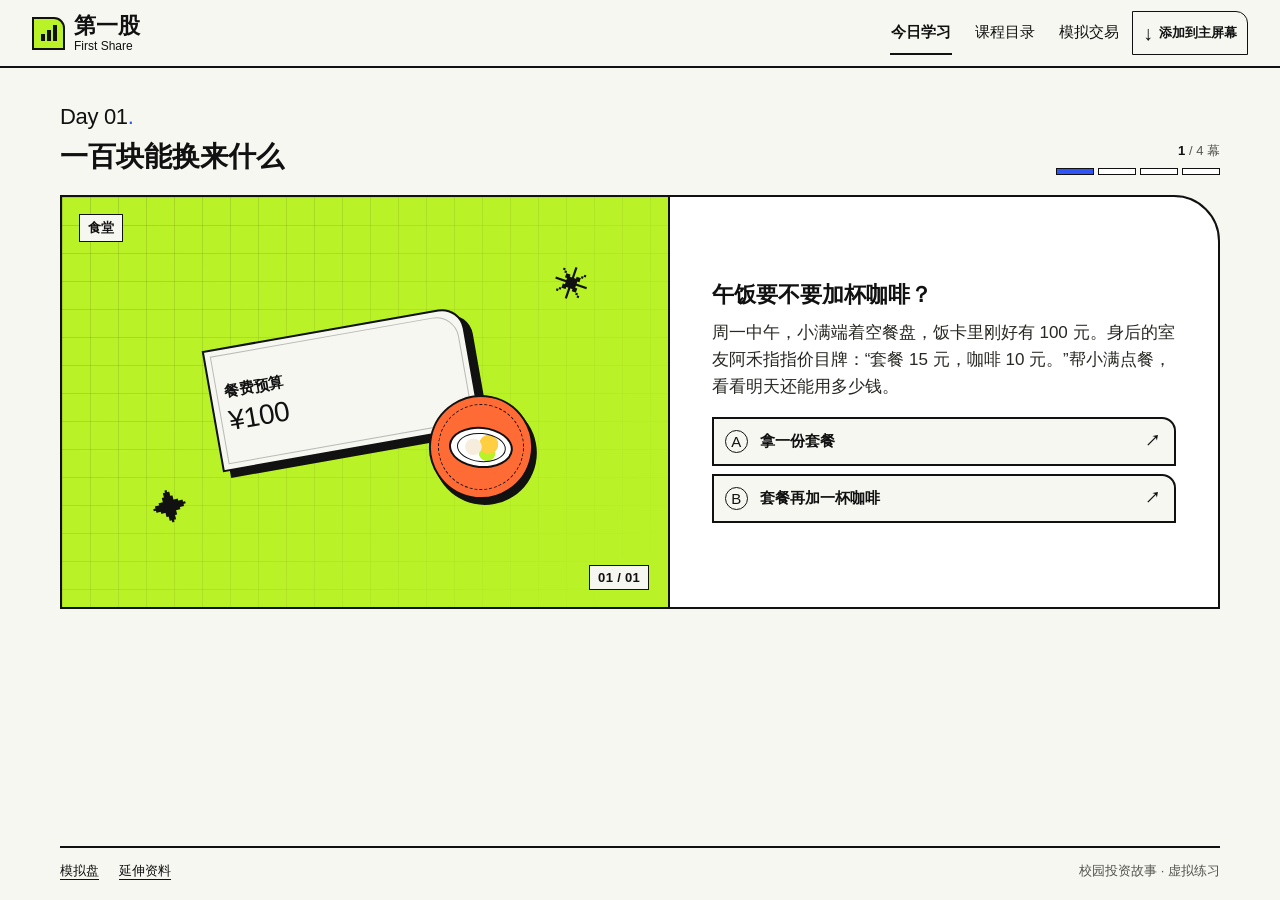
==== commit 117cf7b0: "fix(campus): restore the original course layout" ====
--- a/index.html
+++ b/index.html
@@ -4,7 +4,7 @@
   <meta charset="utf-8">
   <meta name="viewport" content="width=device-width, initial-scale=1, viewport-fit=cover">
   <meta name="theme-color" content="#f7f7f2">
-  <meta name="description" content="跟小满和阿禾走进食堂、书摊和咖啡店。用校园插画故事认识股票，动手练习选股、读图和买卖计划。">
+  <meta name="description" content="从五天校园故事认识股票，再用互动课程练习选股、读图和买卖计划，在模拟盘检验自己的判断。">
   <meta name="apple-mobile-web-app-capable" content="yes">
   <meta name="apple-mobile-web-app-title" content="第一股">
   <link rel="manifest" href="./app.webmanifest">
@@ -58,6 +58,44 @@
 .story-stage { display: grid; grid-template-columns: minmax(0, 1.11fr) minmax(0, 1fr); border: 2px solid var(--line); border-radius: 0 46px 0 0; isolation: isolate; overflow: hidden; background: #fff; }
 .story-stage.arrive { animation: page-in .42s var(--ease) both; }
 .story-art { position: relative; overflow: hidden; min-width: 0; min-height: 410px; margin: 0; display: grid; place-items: center; background-color: var(--art-color, var(--lime)); border-right: 2px solid var(--line); isolation: isolate; }
+.story-art::before { content: ''; z-index: -1; position: absolute; inset: 0; background-image: linear-gradient(#1112 1px, transparent 1px), linear-gradient(90deg, #1112 1px, transparent 1px); background-size: 28px 28px; mask-image: linear-gradient(130deg, #000, #0000 95%); }
+.story-art[data-art='wallet'], .story-art[data-art='phone'] { --art-color: #a7d7ea; }
+.story-art[data-art='time'], .story-art[data-art='market'] { --art-color: #8295fe; }
+.story-art[data-art='coffee'] { --art-color: #ff865d; }
+.story-art[data-art='receipt'] { --art-color: #eeb5d1; }
+.art-caption, .art-index { position: absolute; z-index: 2; padding: 4px 8px; font-size: var(--type-caption); font-weight: 600; white-space: nowrap; background: var(--paper); border: 1.5px solid var(--line); }
+.art-caption { left: 17px; top: 17px; }
+.art-index { right: 19px; bottom: 17px; font-family: var(--display); letter-spacing: .025em; }
+.art-shape { position: absolute; font: 35px/1 var(--display); }
+.art-shape.one { left: 15%; bottom: 20%; transform: rotate(-14deg); }
+.art-shape.two { top: 17%; right: 13%; transform: rotate(19deg); }
+.art-objects { position: relative; width: min(75%, 350px); height: 226px; display: grid; place-items: center; }
+.art-objects > * { grid-area: 1 / 1; }
+.visual-card { position: relative; width: 75%; min-height: 123px; display: grid; align-content: center; gap: 5px; padding: 13px 13px 12px; border: 2px solid var(--line); border-radius: 0 23px 0 0; background: var(--paper); box-shadow: 7px 7px 0 var(--ink); transform: translate(-9%, -11%) rotate(-10deg); }
+.visual-card::before { content: ''; position: absolute; inset: 5px; border: 1px solid #1114; border-radius: inherit; pointer-events: none; }
+.visual-card span { position: relative; font-size: var(--type-ui); font-weight: 600; }
+.visual-card b { position: relative; display: block; font: 400 var(--type-title)/1.1 var(--display); letter-spacing: -.015em; }
+.visual-card b.mixed { font: 600 var(--type-title)/1.2 var(--cn-display); letter-spacing: normal; }
+.visual-prop { position: relative; justify-self: end; align-self: end; width: 104px; height: 104px; right: 2%; bottom: 7%; display: grid; place-items: center; border: 2px solid var(--line); background: var(--prop, #ff6b35); border-radius: 50%; box-shadow: 5px 5px 0 var(--ink); transform: rotate(12deg); font: 40px/1 var(--display); }
+.visual-prop::before { content: ''; position: absolute; inset: 7px; border: 1px dashed var(--ink); border-radius: inherit; }
+.art-status { z-index: 3; position: absolute; left: 50%; bottom: 3%; min-width: 96px; max-width: calc(100% - 10px); padding: 7px 12px; border: 2px solid var(--line); background: var(--blue); color: white; box-shadow: 3px 3px 0 var(--ink); font-size: var(--type-ui); font-weight: 600; text-align: center; transform: translateX(-50%) rotate(-4deg); white-space: nowrap; }
+.art-status.toss { animation: stamp .6s cubic-bezier(.18, 1.6, .4, 1) both; }
+.story-art.changed .visual-prop { animation: prop-toss .65s var(--ease) both; }
+.story-art.changed::after { content: ''; position: absolute; z-index: 2; inset: -20%; pointer-events: none; background: linear-gradient(105deg, transparent 39%, #fff5 48%, transparent 58%); animation: light-sweep .72s var(--ease) both; }
+.prop-meal { width: 64px; height: 41px; position: relative; display: grid; place-items: center; border: 2px solid var(--ink); border-radius: 50%; background: #fff; transform: rotate(-7deg); }
+.prop-meal::before { content: ''; width: 49px; height: 29px; border: 1.5px solid var(--ink); border-radius: 50%; background: radial-gradient(circle at 33% 50%, #f7eddc 0 23%, transparent 25%), radial-gradient(circle at 65% 36%, #ffcf41 0 26%, transparent 28%), radial-gradient(circle at 63% 67%, #b9f227 0 23%, transparent 25%); }
+.prop-coffee { position: relative; width: 44px; height: 50px; border: 2px solid var(--ink); border-radius: 4px 4px 15px 15px; background: #f7f7f2; }
+.prop-coffee::before { content: ''; position: absolute; top: 8px; left: 100%; width: 15px; height: 20px; border: 2px solid var(--ink); border-left: 0; border-radius: 0 9px 9px 0; }
+.prop-coffee::after { content: ''; position: absolute; top: 20px; left: 12px; width: 14px; height: 14px; background: var(--lime); border: 1.5px solid var(--ink); border-radius: 50%; }
+.prop-clock { width: 56px; aspect-ratio: 1; position: relative; background: var(--paper); border: 2px solid var(--ink); border-radius: 50%; }
+.prop-clock::before { content: ''; position: absolute; top: 10px; left: 25px; width: 15px; height: 17px; border-bottom: 3px solid var(--ink); border-left: 3px solid var(--ink); border-radius: 1px; }
+.prop-phone { position: relative; width: 36px; height: 61px; border: 2px solid var(--ink); border-radius: 7px; background: var(--paper); }
+.prop-phone::before { content: ''; position: absolute; inset: 11px 5px; background: repeating-linear-gradient(to bottom, var(--blue) 0 3px, transparent 3px 8px); }
+.prop-phone::after { content: ''; position: absolute; left: 11px; bottom: 3px; width: 10px; height: 2px; background: var(--ink); }
+.prop-book { position: relative; width: 49px; height: 38px; border: 2px solid var(--ink); box-shadow: inset 5px 0 #111; background: var(--lime); transform: rotate(-17deg); }
+.prop-book::before { content: ''; position: absolute; left: 14px; right: 6px; top: 8px; height: 12px; border-block: 2px solid var(--ink); }
+.prop-receipt { position: relative; width: 37px; height: 55px; border: 2px solid var(--ink); background: var(--paper); }
+.prop-receipt::before { content: ''; position: absolute; inset: 7px 6px; background: repeating-linear-gradient(to bottom, #111 0 2px, transparent 2px 7px); }
 .story-copy { display: flex; flex-direction: column; justify-content: center; min-width: 0; padding: clamp(20px, 3.25vw, 47px); }
 .scene-title { margin: 0 0 9px; font-size: var(--type-heading); line-height: 1.3; letter-spacing: normal; font-weight: 600; }
 .scene-text { margin: 0 0 16px; max-width: 28em; color: #272723; font-size: var(--type-body); line-height: 1.6; }
@@ -79,11 +117,7 @@
 .under-stage span { margin-left: auto; font-size: var(--type-caption); color: var(--muted); }
 .course-map { display: grid; grid-template-columns: repeat(2, minmax(0, 1fr)); gap: 24px; align-items: stretch; }
 .course-track { display: flex; flex-direction: column; min-width: 0; overflow: hidden; background: var(--panel); border: 2px solid var(--ink); border-radius: 0 28px 0 0; }
-.course-track header { display: flex; flex-direction: column; background: var(--lime); border-bottom: 2px solid var(--ink); }
-.course-track header > div { padding: 16px 24px; }
-.course-track header .campus-illustration { color: var(--ink); background: var(--panel); margin: 0; }
-.course-track header .campus-panel { border-block-start: 1px solid var(--ink); }
-.course-track header .campus-caption { padding: 8px 24px; font-size: var(--type-ui); line-height: 1.5; }
+.course-track header { padding: 20px 24px; background: var(--lime); border-bottom: 2px solid var(--ink); }
 .strategy-track header { background: var(--blue); color: white; }
 .course-track header p { display: flex; justify-content: space-between; align-items: baseline; margin: 0 0 8px; font-size: var(--type-ui); }
 .course-track header p span { font-size: var(--type-caption); font-variant-numeric: tabular-nums; }
@@ -100,8 +134,7 @@
 .course-continue:hover { background: var(--paper); }
 @media (max-width: 760px) {
   .course-map { grid-template-columns: minmax(0, 1fr); gap: 16px; }
-  .course-track header > div { padding: 12px 16px; }
-  .course-track header .campus-caption { padding-inline: 16px; }
+  .course-track header { padding: 16px; }
   .course-track ul { padding-inline: 16px; }
   .course-continue { padding-inline: 16px; }
   .course-chapters a { grid-template-columns: 3rem minmax(0, 1fr); }
@@ -128,6 +161,9 @@
   .choice:active, .btn:active { transform: none; box-shadow: none; }
 }
 @keyframes page-in { from { opacity: .65; transform: translateY(9px); } to { opacity: 1; transform: none; } }
+@keyframes stamp { from { opacity: 0; transform: translate(-50%, 12px) scale(.65) rotate(15deg); } to { opacity: 1; transform: translate(-50%, 0) scale(1) rotate(-4deg); } }
+@keyframes prop-toss { 0%,100% { transform: rotate(12deg); } 52% { transform: translateY(-20px) rotate(30deg); } }
+@keyframes light-sweep { from { transform: translateX(-100%); } to { transform: translateX(100%); } }
 @media (max-width: 720px) {
   #content, .top-inner, .site-footer { width: calc(100% - 32px); }
   #content { padding: 24px 0 25px; }
@@ -143,6 +179,15 @@
   .segments i { height: 5px; width: 16px; }
   .story-stage { grid-template-columns: minmax(0, 1fr); border-radius: 0 31px 0 0; }
   .story-art { min-height: 195px; border-right: 0; border-bottom: 2px solid var(--line); }
+  .art-caption { left: 9px; top: 8px; font-size: var(--type-caption); }
+  .art-index { right: 8px; bottom: 7px; font-size: var(--type-caption); }
+  .art-objects { height: 170px; width: min(67%, 252px); }
+  .visual-card { min-height: 88px; gap: 3px; box-shadow: 5px 5px var(--ink); }
+  .visual-card b { font-size: var(--type-title); }
+  .visual-card b.mixed { font-size: var(--type-title); }
+  .visual-prop { width: 78px; height: 78px; bottom: 8%; font-size: 31px; }
+  .prop-meal, .prop-coffee, .prop-book, .prop-clock, .prop-phone, .prop-receipt { scale: .75; }
+  .art-shape { font-size: 23px; }
   .story-copy { padding: 14px 13px; }
   .scene-title { font-size: var(--type-heading); margin-bottom: 5px; }
   .scene-text { margin-bottom: 10px; font-size: var(--type-ui); }
@@ -259,6 +304,7 @@
   font-weight: 600;
   letter-spacing: normal;
 }
+.visual-card b.mixed { font-family: var(--cn-display); font-weight: 600; }
 .desktop-nav { margin-left: auto; }
 .mobile-dock { display: none; }
 .install-trigger, .install-close { display: inline-flex; align-items: center; justify-content: center; gap: 6px; min-height: 44px; border: 1.5px solid var(--ink); border-radius: 0 12px 0 0; padding: 4px 10px; background: var(--paper); color: var(--ink); font-size: var(--type-caption); font-weight: 600; }
@@ -295,6 +341,11 @@
   .story-stage.arrive { animation: swipe-in .31s var(--ease) both; }
   .story-stage.reverse { --slide: -14px; }
   .story-art { overflow: hidden; border: 2px solid var(--ink); border-radius: 0 38px 0 0; min-height: clamp(155px, 28svh, 270px); touch-action: pan-y pinch-zoom; }
+  .story-art[data-art='canteen'] .visual-prop { bottom: 7%; }
+  .art-objects { width: min(75%, 310px); height: clamp(138px, 22svh, 214px); }
+  .art-index { display: none; }
+  .art-caption { padding: 4px 7px; font-size: var(--type-caption); }
+  .art-status { bottom: 8px; }
   .story-copy { padding: 13px 0 0; }
   .scene-title { font-size: var(--type-heading); margin-bottom: 5px; }
   .scene-text { margin-bottom: 11px; font-size: var(--type-body); line-height: 1.6; }
@@ -576,24 +627,6 @@
   #content .sim-market-actions .sim-btn { flex: 1 1 auto; }
 }
 
-.campus-illustration { display: block; min-width: 0; width: 100%; margin: 0; color: var(--ink); }
-.campus-panel { position: relative; overflow: hidden; isolation: isolate; background: #ffedbc; }
-.campus-drawing { display: block; width: 100%; height: auto; aspect-ratio: 12 / 7; font-family: var(--cn-display); }
-.campus-illustration .campus-cutout, .campus-sticker use {
-  filter: drop-shadow(2px 0 0 #fffaf0) drop-shadow(-2px 0 0 #fffaf0) drop-shadow(0 2px 0 #fffaf0) drop-shadow(0 -2px 0 #fffaf0) drop-shadow(1px 2px 0 #373b364a);
-}
-.campus-detail {
-  position: absolute; bottom: 4.3%; left: 50%; transform: translateX(-50%) rotate(-1.5deg);
-  display: block; width: max-content; max-width: 90%; padding: .2em .85em; background: #fffae9;
-  border: 1px solid #374540; box-shadow: 2px 2px 0 #373b3633; color: #233836;
-  font: 600 var(--type-ui, .9375rem)/1.4 var(--body); letter-spacing: .015em; text-align: center; overflow-wrap: anywhere;
-}
-.campus-caption { padding: .65rem .9rem; background: #fffaf0; color: #384641; font-size: var(--type-ui); line-height: 1.55; }
-.campus-sticker { display: inline-block; width: 2.4rem; height: 2.4rem; vertical-align: middle; overflow: visible; flex: none; }
-@media (max-width: 480px) {
-  .campus-detail { font-size: var(--type-caption, .8125rem); }
-}
-
 .strategy { max-width: 1020px; margin-inline: auto; }
 .strategy h1, .strategy h2, .strategy p { margin: 0; }
 .strategy h1, .strategy h2, .strategy strong, .strategy dt, .strategy button { font-weight: 600; }
@@ -611,8 +644,7 @@
 .strategy-main-link:hover { background: #2644c8; }
 .strategy-groups { display: grid; grid-template-columns: repeat(2,minmax(0,1fr)); gap: 1.5rem 2rem; }
 .strategy-group { border-top: 2px solid var(--ink); }
-.strategy-group header { display: flex; align-items: center; gap: .8rem; padding: 1rem 0 .75rem; }
-.strategy-group header > svg { width: 3.35rem; height: 3.35rem; flex: none; }
+.strategy-group header { padding: 1rem 0 .75rem; }
 .strategy-group header p, .strategy-group small { font-size: var(--type-ui, .9375rem); color: var(--muted); }
 .strategy-group a { display: flex; justify-content: space-between; align-items: center; gap: .6rem; padding: .65rem .35rem .65rem 0; border-top: 1px solid #c1c1b8; }
 .strategy-group a:hover { background: #edf2db; }
@@ -620,14 +652,9 @@
 .strategy-group small { margin-top: .18rem; }
 .strategy-status { white-space: nowrap; }
 .strategy-lesson-heading { margin: .4rem 0 1.4rem; }
-.strategy-story-panel { display: grid; grid-template-columns: minmax(0,1.1fr) minmax(0,1fr); gap: clamp(1.2rem,3.5vw,2.7rem); align-items: center; }
-.strategy-story-panel > figure { margin: 0; }
-.strategy-lesson-layout { display: grid; grid-template-columns: minmax(0,1.15fr) minmax(0,.85fr); gap: clamp(1.3rem,4vw,3rem); align-items: start; margin-top: 1.65rem; }
-.strategy-reading { display: grid; gap: .85rem; font-size: var(--type-body,1.0625rem); }
-.strategy-reading .strategy-idea { color: #393936; font-size: var(--type-ui,.9375rem); }
-.strategy-dialogue { margin: 0; border-left: 3px solid var(--blue); padding-left: .8rem; }
-.strategy-dialogue strong { color: var(--blue); font-size: var(--type-caption,.8125rem); }
-.strategy-dialogue p { font-weight: 600; }
+.strategy-lesson-layout { display: grid; grid-template-columns: minmax(0,.85fr) minmax(0,1.15fr); gap: clamp(1.3rem,4vw,3rem); align-items: start; border-top: 2px solid var(--line); padding-top: 1.2rem; }
+.strategy-reading { display: grid; gap: 1rem; font-size: var(--type-body,1.0625rem); }
+.strategy-reading p + p { color: #393936; }
 .strategy-lab { min-width: 0; border: 1.5px solid var(--line); border-radius: 0 20px 0 0; padding: clamp(.85rem,2vw,1.35rem); background: var(--panel); }
 .strategy-lab > p, .strategy-note { margin-top: .35rem; font-size: var(--type-ui, .9375rem); color: var(--muted); }
 .strategy-options { display: flex; flex-wrap: wrap; gap: .35rem; margin: .9rem 0; }
@@ -636,12 +663,6 @@
 .strategy-options button[aria-pressed="true"] { background: var(--lime); border-color: var(--ink); }
 .strategy-result { min-width: 0; }
 .strategy-result.strategy-changing { animation: strategy-reveal .22s ease-out both; }
-.strategy-observation { display: flex; align-items: center; gap: .65rem; margin-top: .75rem; padding: .55rem .65rem; background: #eff2e6; }
-.strategy-observation > svg, .strategy-feedback > svg { width: 2.5rem; height: 2.5rem; flex: none; }
-.strategy-observation p { font-size: var(--type-ui,.9375rem); }
-.strategy-slips { display: grid; grid-template-columns: repeat(5,1fr); gap: .35rem; }
-.strategy-slips span { text-align: center; background: var(--paper); color: var(--ink); padding: .3rem .1rem; border: 1px solid #949387; border-radius: 0 7px 0 0; font-size: var(--type-ui,.9375rem); font-variant-numeric: tabular-nums; }
-.strategy-slips .stock-slip { color: #fff; background: var(--blue); border-color: var(--blue); }
 .strategy-ticket { display: flex; flex-wrap: wrap; align-items: baseline; gap: .25rem .85rem; padding: .8rem .85rem; border-left: 4px solid var(--blue); background: #f0f2ff; }
 .strategy-ticket strong { font-size: var(--type-heading, 1.375rem); font-variant-numeric: tabular-nums; }
 .strategy-ticket span { font-size: var(--type-ui, .9375rem); }
@@ -665,15 +686,13 @@
 .strategy-guide { stroke: #81857e; stroke-width: .7; stroke-dasharray: 2 4; }
 .strategy-price-line { fill: none; stroke: var(--blue); stroke-width: 3; stroke-linejoin: round; stroke-linecap: round; }
 .strategy-changing .strategy-price-line { stroke-dasharray: 1; animation: strategy-trace .42s ease-out both; }
-.strategy-quiz { padding: 1rem 0; border-top: 2px solid var(--ink); }
+.strategy-quiz { margin-top: 1.5rem; max-width: 50rem; padding: 1rem 0; border-top: 2px solid var(--ink); }
 .strategy-quiz h2 { font-size: var(--type-body,1.0625rem); }
 .strategy-answers { display: grid; gap: .45rem; margin-top: .75rem; }
 .strategy-answers button { border-radius: 0 10px 0 0; text-align: left; }
 .strategy-answers button:hover, .strategy-options button:hover { border-color: var(--blue); }
 .strategy-answers button[aria-pressed="true"] { background: #e9edff; border-color: var(--blue); }
-.strategy-feedback:not(:empty) { display: flex; align-items: start; gap: .55rem; padding: .75rem .65rem; margin-top: .65rem; background: #f0f2ff; font-size: var(--type-ui,.9375rem); }
-.strategy-feedback p + p { margin-top: .4rem; }
-.strategy-feedback small { display: block; margin-top: .3rem; color: var(--muted); font-size: var(--type-caption,.8125rem); }
+.strategy-feedback:not(:empty) { padding: .4rem .7rem; margin-top: .65rem; border-left: 3px solid var(--blue); font-size: var(--type-ui,.9375rem); }
 .strategy-next, .strategy-sources { display: flex; flex-wrap: wrap; gap: .7rem 1rem; align-items: center; margin-top: 1rem; font-size: var(--type-ui,.9375rem); }
 .strategy-next a:not(.strategy-main-link), .strategy-sources a { text-decoration: underline; text-underline-offset: .18em; }
 .strategy-sources { color: var(--muted); font-size: var(--type-caption,.8125rem); }
@@ -681,9 +700,9 @@
 @keyframes strategy-grow { from { transform: scaleX(0); } to { transform: scaleX(1); } }
 @keyframes strategy-reveal { from { opacity: .72; } to { opacity: 1; } }
 @media(max-width: 760px) {
-  .strategy-story-panel, .strategy-lesson-layout { grid-template-columns: 1fr; gap: 1rem; }
+  .strategy-lesson-layout { grid-template-columns: 1fr; gap: 1rem; }
   .strategy-lesson-heading { margin-bottom: .85rem; }
-  .strategy-lesson-layout { margin-top: 1.1rem; }
+  .strategy-quiz { margin-top: 1.1rem; }
 }
 @media(max-width: 600px) {
   .strategy-index-heading { display: grid; gap: .7rem; }
@@ -807,48 +826,6 @@
 }
 @media (prefers-reduced-motion: no-preference) {
   .sim-tour-track i { transition: width .18s ease-out; }
-}
-
-.story-art.story-panel {
-  min-height: 0;
-  padding: 0;
-  display: flex;
-  align-items: center;
-  background: var(--paper);
-}
-.story-panel .campus-illustration, .practice-panel .campus-illustration { width: 100%; margin: 0; }
-.story-panel .campus-illustration { flex: 1; }
-.story-copy .scene-text { max-width: 30em; }
-.practice:has(.illustrated-practice) { width: 100%; }
-.practice .illustrated-practice {
-  display: grid;
-  grid-template-columns: minmax(0, 1.03fr) minmax(0, 1fr);
-  align-items: center;
-  gap: clamp(20px, 4vw, 54px);
-}
-.practice-panel {
-  min-width: 0;
-  overflow: hidden;
-  border: 2px solid var(--line);
-  border-radius: 0 32px 0 0;
-}
-.practice-work { min-width: 0; }
-.practice-work .practice-figure { margin-block: 16px; }
-@media (prefers-reduced-motion: no-preference) {
-  .story-panel .choice-reveal .campus-cutout {
-    animation: settle-sticker .22s var(--ease);
-    transform-box: fill-box;
-    transform-origin: center;
-  }
-  @keyframes settle-sticker {
-    from { opacity: .65; scale: .95; }
-    to { opacity: 1; scale: 1; }
-  }
-}
-@media (max-width: 720px) {
-  #content .practice .illustrated-practice { display: grid; grid-template-columns: minmax(0, 1fr); gap: 14px; min-height: 0; }
-  .practice-panel { border-radius: 0 28px 0 0; }
-  #content .practice-work .practice-dock { position: static; }
 }
 </style>
 </head>
@@ -872,233 +849,7 @@
     <button class="btn primary install-confirm" type="button" hidden>安装第一股</button>
   </div></dialog>
   <noscript>请启用 JavaScript，继续校园故事。</noscript>
-  <script>// Keep the scene geometry separate from the OpenMoji objects used in the exercises.
-const campusPlaces = { canteen: '食堂', dorm: '宿舍', cafe: '下课咖啡', market: '二手书摊', desk: '自习桌', library: '图书馆' };
-const campusObjects = {
-  meal: '套餐', coffee: '咖啡', card: '饭卡', wallet: '钱包', coin: '硬币', bill: '纸币', receipt: '小票',
-  book: '书', books: '书堆', bag: '书包', notebook: '笔记本', pencil: '铅笔', phone: '手机', laptop: '电脑',
-  ticket: '票券', chart: '上涨折线', down: '下跌折线', bars: '柱状图', magnifier: '放大镜', calendar: '日历',
-  clock: '时钟', key: '钥匙', puzzle: '拼图', seedling: '幼苗', basket: '篮子', bank: '银行',
-  shield: '盾牌', scale: '天平', envelope: '信封', calculator: '算盘', lightbulb: '灯泡',
-  scissors: '剪刀', folder: '文件夹', check: '勾号', warning: '提醒', tool: '扳手', print: '打印机', tag: '价签',
-};
-const campusSprite = './assets/campus-stickers.svg#sticker-';
-const campusInk = '#28343b';
-const campusSkin = '#ffd3ae';
-
-function campusEscape(value) {
-  return String(value ?? '').replace(/[&<>"']/g, c => ({'&':'&amp;', '<':'&lt;', '>':'&gt;', '"':'&quot;', "'":'&#39;'}[c]));
-}
-
-function campusSticker(key) {
-  if (!Object.hasOwn(campusObjects, key)) return '';
-  return `<svg class="campus-sticker" viewBox="0 0 72 72" aria-hidden="true" focusable="false"><use href="${campusSprite}${key}"/></svg>`;
-}
-
-function campusBunting() {
-  return `<path d="M252 13q112 57 245-2" fill="none"/>
-    <path d="m277 24 6 18 13-13z" fill="#f5ad5d"/><path d="m312 33 9 17 12-14z" fill="#2e897b"/>
-    <path d="m355 37 11 16 10-16z" fill="#f48369"/><path d="m401 34 12 12 7-17z" fill="#f8cd59"/>
-    <path d="m448 24 13 9 4-17z" fill="#7a89cf"/>`;
-}
-
-function campusBooks(x, y, scale = 1) {
-  return `<g transform="translate(${x} ${y}) scale(${scale})"><path d="m2 0 54-3 1 9-54 3q-4-3-1-9z" fill="#ee906c"/><path d="m10 0 44-2v4L9 5" fill="#fff5d9" stroke-width="1.2"/>
-    <path d="m-3-8 49-5 2 8-50 6q-4-4-1-9z" fill="#558b85"/><path d="m4-8 39-4 1 3L5-4" fill="#fff4dc" stroke-width="1.2"/>
-    <path d="m9-18 43 2-1 8-44-2z" fill="#ffcc5c"/><path d="m16-16 32 1v4l-33-1" fill="#fff4dc" stroke-width="1.2"/></g>`;
-}
-
-function campusPlant(x, y, size) {
-  return `<g transform="translate(${x} ${y}) scale(${size})"><path d="M-3-15q-3-16-17-24-9 17 14 24m7-4q1-19 14-27 10 16-12 27" fill="#51876b"/>
-    <path d="M0-10q-5-19 0-40 10 12 0 33m-1 8 10-19m-12 15-11-15" fill="#96b56e"/>
-    <path d="m-16-11 5 24h23l5-24z" fill="#d57a5e"/><path d="M-18-13h37v6h-37z" fill="#f6a07d"/></g>`;
-}
-
-const campusRooms = {
-  canteen: {
-    wall:'#ffedbc', table:'#87bba4', front:'#43897e', actors:[42,72,1.03,450,78,.96],
-    backdrop() { return `
-      <path d="M0 91h480v95H0z" fill="#d4e9ce" stroke="none"/>
-      <path d="M0 108h480M0 138h480M0 168h480M21 92v16m35-16v16m35-16v16m35-16v16m35-16v16m35-16v16m35-16v16m35-16v16m35-16v16m35-16v16m35-16v16m35-16v16" fill="none" stroke="#a2c3ac" />
-      <path d="M24 6h135v57H24z" fill="#377978"/><path d="M30 12h123v45H30z" stroke="#e5edcb" fill="none" stroke-width="1.2"/>
-      <text x="43" y="35" fill="#fff6d7" stroke="none" font-size="16" font-weight="600">今日套餐</text>
-      <path d="M43 46h42m12 0h15m9 0h17" stroke="#d2e4c9" stroke-width="2"/>
-      <path d="M193 3h269v84H193z" fill="#c1d9cc"/><path d="M201 9h253v70H201z" fill="#eff5de"/>
-      <path d="M209 68h236v8H209z" fill="#699e91"/><path d="M227 60q1-12 22-13 13 0 18 13z" fill="#fbbd74"/>
-      <path d="M224 61h47l-6 6h-36z" fill="#fff6d6"/><circle cx="247" cy="45" r="3" fill="#ed8a65"/>
-      <path d="M287 47h46v19h-46z" fill="#90b5b2"/><path d="M284 46q3-8 26-8t27 8z" fill="#c5d7cf"/><path d="M309 37v-4h7v4m22 14h8m-69 0h8" fill="none"/>
-      <path d="M375 11v24q9 9 0 15-9-6 0-15m21-24v18m-6 0h12v15h-12z" fill="#ead6a3"/>`; },
-    foreground() { return `<path d="m-13 221 56-8 22 20-59 11z" fill="#ffedcd"/><path d="m-5 223 43-5 13 13-44 7z" fill="#dc8a69"/>
-      <path d="m409 224 31-7m-27 13 31-7" stroke="#ffefbd" stroke-width="3"/>`; },
-  },
-  dorm: {
-    wall:'#e8e2f3',table:'#f5c08b',front:'#c68b6a',actors:[23,80,1.02,445,83,.91],
-    backdrop() { return `
-      <path d="M0 25h190v94H0z" fill="#c7cee6"/><path d="M0 39q28-17 53 0t46-5 39 2 47 0v26H0z" fill="#a5afda"/>
-      <path d="M0 59h201v11H0z" fill="#ecd4ab"/><path d="M10 22h7v140h-7zm171 0h8v132h-8z" fill="#a78165"/>
-      <path d="M142 66v64m23-64v64m-23-50h23m-23 16h23m-23 17h23" fill="none" stroke="#806e68" stroke-width="4"/>
-      <path d="M244 3h167v93H244z" fill="#fff1da"/><path d="M251 10h153v79H251z" fill="#9acfd8"/>
-      <circle cx="365" cy="31" r="12" fill="#fff2b9" stroke="none"/><path d="m252 83 21-14 17 5 24-22 28 23 30-8 31 13v9H252z" fill="#a9c4a9" stroke="none"/>
-      <path d="M325 9v80m-74-44h153" stroke="#fcf1da" stroke-width="5"/><path d="M223 0h36l-3 43-9 19-14 35h-12l10-54z" fill="#c1b8da"/>
-      <path d="m231 52 17 4m-7-41-7 33" stroke="#897fa9" fill="none"/>
-      ${campusPlant(438,111,.68)}`; },
-    foreground() { return `${campusBooks(8,230,.83)}<path d="m406 231 27-9 10 2-30 9-9 1z" fill="#e46748"/>`; },
-  },
-  cafe: {
-    wall:'#d6eadc',table:'#e9b993',front:'#c88b68',actors:[32,78,.99,453,76,1.00],
-    backdrop() { return `
-      <path d="M0-3h480v29H0z" fill="#fff1cf"/><path d="M0 20h480v12q-9 11-20 0-12 12-24 0-12 12-24 0-12 12-24 0-12 12-24 0-12 12-24 0-12 12-24 0-12 12-24 0-12 12-24 0-12 12-24 0-12 12-24 0-12 12-24 0-12 12-24 0-12 12-24 0-12 12-24 0-12 12-24 0-12 12-24 0-12 12-24 0-12 12-24 0-12 12-24 0-12 12-28 0z" fill="#ffc69c"/>
-      <path d="M18-2h22l-2 23H15zm48 0h22l-2 23H63zm48 0h22l-1 23h-24zm48 0h22l-1 23h-24zm48 0h22v23h-25zm48 0h22l1 23h-25zm48 0h22l2 23h-25zm48 0h22l3 23h-25zm48 0h22l4 23h-25zm48 0h22l5 23h-25z" stroke="none" fill="#eb876f"/>
-      <path d="M163 49h157v43H163z" fill="#236e66"/><path d="M168 54h147v33H168z" fill="none" stroke="#c5dfbc" stroke-width="1"/>
-      <text x="241" y="76" text-anchor="middle" font-size="19" font-weight="600" stroke="none" fill="#fff7de">下课咖啡</text>
-      <path d="M0 117h134v9H0z" fill="#ae826b"/><path d="M15 114V79q0-7 7-7h68q7 0 7 8v34z" fill="#e8876d"/>
-      <path d="M23 81h65v12H23z" fill="#f7ba92"/><circle cx="33" cy="87" r="3" fill="#fff6d5"/><path d="M39 99h34v14H39z" fill="#334f4d"/><path d="M47 103h15v9H47z" fill="#fff5db"/>
-      <path d="M349 89h113v6H349z" fill="#b38c75"/><path d="M361 66h18v23h-18zm25-5h22v28h-22zm30 10h16v18h-16z" fill="#f1c781"/>
-      <path d="M360 67h20m5-5h24m5 10h20"/>`; },
-    foreground() { return `<path d="m-6 216 66-1-13 31h-53z" fill="#f8dcb7"/><path d="m1 220 52-1m-54 7 51-1m-45-11-6 26m16-25-7 27m18-27-7 27" fill="none" stroke="#d0a584" stroke-width="1.4"/>
-      <path d="m413 220 31-2 3 13-31 2z" fill="#fff3d3"/><path d="m418 224 19-1m-18 5 14-1" stroke="#967d69" stroke-width="1.4"/>`; },
-  },
-  market: {
-    wall:'#d3ebed',table:'#fbd49d',front:'#d59868',actors:[37,79,.98,455,71,1.03],
-    backdrop() { return `
-      <path d="M0 82h480v67H0z" fill="#b3ceaa" stroke="none"/><path d="M233 85V52h51v33m46-1V43h54v42m29 0V40h34v43" fill="#f3dcbe" stroke="#a1b4ab" stroke-width="1.4"/>
-      <path d="M242 60h8v9h-8zm13 0h8v9h-8zm83-6h8v9h-8zm15 0h8v9h-8zm68-4h9v9h-9z" fill="#9fbcc0" stroke="none"/>
-      <path d="M23 19h181l27 35H0z" fill="#ffeece"/><path d="M44 19h24L57 54H26zm52 0h24l-1 35H85zm52 0h23l12 35h-32zm50 0h6l27 35h-19z" fill="#65998c" stroke="none"/>
-      <path d="M0 54h232v11H0z" fill="#f7ce82"/><path d="M15 65h6v91h-6zm195 0h6v86h-6z" fill="#b88661"/>
-      <path d="m55 70 79-2 1 25-78 2z" fill="#fff3d9"/><text x="96" y="87" text-anchor="middle" font-size="13" stroke="none" fill="#344944" font-weight="600">校园书摊</text>
-      ${campusBunting()}${campusPlant(464,128,.9)}`; },
-    foreground() { return `${campusBooks(3,231,1.02)}${campusBooks(406,221,.9)}`; },
-  },
-  desk: {
-    wall:'#dce4f5',table:'#bdd7c9',front:'#83aea4',actors:[25,83,1.00,451,80,.97],
-    backdrop() { return `
-      <path d="M21-4h220v104H21z" fill="#e5ebd8"/><path d="M28 1h206v92H28z" fill="#a8cddd"/>
-      <path d="M36 91V66h25V49h28v42m14 0V59h28V39h23v52m21 0V65h35v26" fill="#93b4c2" stroke="none"/>
-      <path d="M31 31q15-14 25-3 8-12 22 1m78-15q8-8 15-2 6-9 16 0" fill="none" stroke="#f7efdb" stroke-width="3"/>
-      <path d="M130 0v92M28 44h206" stroke="#f1efdd" stroke-width="5"/><path d="M15 101h231v7H15z" fill="#c9b5a1"/>
-      <path d="M313 16h105v63H313z" fill="#a5acbd"/><path d="m323 25 32 3-4 35-32-3z" fill="#f9efd0"/><path d="m371 37 30-4 4 28-31 3z" fill="#f1b99c"/>
-      <path d="m328 38 17 2m-17 7 13 2m49-1 13-1" fill="none" stroke="#9a927e" stroke-width="1.3"/>
-      <circle cx="338" cy="28" r="2.6" fill="#cb6c61"/>${campusPlant(453,134,1.15)}`; },
-    foreground() { return `<path d="m5 225 29-8 26 12-29 9z" fill="#fff3d5"/><path d="m19 226 16-4m-8 8 15-4" stroke="#b2a792" stroke-width="1.2"/>${campusBooks(411,228,.7)}`; },
-  },
-  library: {
-    wall:'#f1dfd7',table:'#c5cef0',front:'#8e9cbc',actors:[33,78,1.04,445,84,.95],
-    backdrop() { return `
-      <path d="M-8 1h197v141H-8zm317 0h187v141H309z" fill="#bb927b"/>
-      <path d="M-2 8h183v120H-2zm318 0h168v120H316z" fill="#ead5b7"/>
-      ${[0, 323].map(offset => `<g transform="translate(${offset} 0)">
-        <path d="M3 21h14v36H3zm40-7h12v43H43zm48 11h10v32H91zm42-10h13v42h-13z" fill="#819f99"/>
-        <path d="M21 15h13v42H21zm42 13 9-3 13 30-9 3zm42-8h13v37h-13zm46 1h13v36h-13z" fill="#e29b80"/>
-        <path d="M6 27h8m10-5h7m16 5h4m44 6h5m8-5h7m21-6h6" stroke="#fcf2d8" fill="none" stroke-width="2"/>
-        <path d="M-3 58h183v7H-3z" fill="#b58e73"/><path d="M4 85h16v36H4zm36-7h12v43H40zm46-2h14v45H86zm33 3h10v42h-10z" fill="#96b1b0"/>
-        <path d="M22 75h14v46H22zm34 10h15v36H56zm80-11 13-3 12 46-13 4z" fill="#eabb72"/></g>`).join('')}
-      <path d="M219 57q17-11 34-3m-29 8 12 9 11-15" fill="none" stroke="#bda39a"/><circle cx="236" cy="54" r="22" fill="#bcd6cf"/>
-      <path d="m222 41 10 3 4 9-6 5 2 9m13-27-3 12 9 6m-28 20q20 8 35-12m-18 17v8m-13 1h25" fill="none" stroke="#688c81" stroke-width="3"/>`; },
-    foreground() { return `${campusBooks(5,227,.89)}<path d="m413 224 21-7 12 8-26 8z" fill="#fff2d5"/><path d="m419 224 12-4m-8 7 11-4" stroke="#a3978a" stroke-width="1.2"/>`; },
-  },
-};
-
-// Each character faces the object in the middle of the counter. Mirroring the
-// second figure lets the same four hand poses work on either side of the table.
-function campusStudent(student, x, y, scale, action) {
-  const man = student === 'man';
-  const shirt = man ? '#3d948b' : '#ffc464';
-  const hair = man ? '#9d5442' : '#34464e';
-  const sleeve = man ? '#a8cfac' : '#fff0c0';
-  const poses = {
-    trade: ['M86 89q8 6 18 20l27-11 5 9-31 17q-6 3-11-2L74 104z', 'M129 98l10-6q6-2 4 2l-4 3 9-1q5 1 1 4l-8 5-7 2z'],
-    point: ['M88 90q10 9 17 13l24-22 7 6-25 31q-5 6-12 2L76 104z', 'M128 84l7-10 12-4q5-1 3 2l-8 5 6 1q2 2-1 4l-11 7z'],
-    read: ['M87 92l16 18 21-3 4 9-25 7q-5 2-10-3l-19-17z', 'M123 108l10-5q6-2 4 1l-3 3 9-1q5 0 2 4l-10 5-9 1z'],
-    think: ['M88 92l13 12-9-24 9-3 15 34q2 6-5 9l-8 3q-5 1-9-3l-21-19z', 'M91 81l-10-5-1-5q1-4 4-1l3 3-2-9q-.8-5 2-3l8 9 6 9z'],
-  };
-  const [arm, hand] = poses[action];
-  const backHair = man
-    ? '<path d="M35 25q-15-12-22-3-8 8-4 22 2 9-2 14 15 1 23-13l4-10z" fill="'+hair+'"/><path d="m29 24 7 4-5 10-6-4z" fill="#efad57"/>'
-    : '<path d="M33 26q-7-8 2-16 6-8 15-5 8-10 20-6 13-4 22 6 12 0 15 13 5 8 0 17l-9 14-53-7z" fill="'+hair+'"/>';
-  const fringe = man
-    ? '<path d="M32 43Q22 28 31 14 44-5 65-1 88-1 100 22 88 20 78 13q-7 18-20 20 2-6 1-10-6 12-14 16l-2 10-5 1z" fill="'+hair+'"/><path d="M35 19q7-10 17-13m15 3q9 2 14 8" fill="none" stroke="#c58063"/>'
-    : '<path d="M32 44q-10-12-5-22 3-5 10-6 1-10 13-10 6-8 16-4 8-6 16 1 9-2 13 7 9 1 9 13-12 2-21-3-2 7-8 11l-3-10q-6 8-16 9l-5-4-4 18-8 5z" fill="'+hair+'"/><path d="M40 18q4-8 14-6m7-5 10 2m14 2 7 7" fill="none" stroke="#60727a"/>';
-  return `<g transform="translate(${x} ${y}) scale(${man ? scale : -scale} ${scale})" stroke-width="2.2">
-    ${backHair}
-    <path d="M15 157l3-30q2-38 15-48l20-9 17 1 18 13q8 10 12 36l2 38z" fill="${shirt}"/>
-    ${man ? '<path d="m25 100 10-17 10-7-3 25-13 29-10-1z" fill="#254e58"/><path d="m16 118 14 2-1 31H8q-3-18 8-33z" fill="#e89973"/><path d="m12 137 15 2" fill="none"/>'
-    : '<path d="m41 79 14-6 16-1 12 9-22 21z" fill="#fff0bf"/><path d="m37 100 34 12m-37-3 43 15m-45-4 46 15m-48-5 46 16" stroke="#db865d" fill="none" stroke-width="3"/>'}
-    <path d="m50 60-1 14q7 10 19 5l6-8-4-16z" fill="${campusSkin}"/>
-    <path d="M34 39q-2-17 14-28 17-10 31-2 16 8 19 26l3 9 5 6q1 4-6 4-2 15-15 19-18 4-32-8-10-9-11-20z" fill="${campusSkin}"/>
-    ${fringe}
-    <path d="M47 43q-9-9-12-1-2 8 9 12" fill="${campusSkin}"/><path d="M38 44q2-3 5 2" fill="none" stroke="#b78067" stroke-width="1.5"/>
-    <path d="m80 35 7-1m6 2 4 2" fill="none" stroke-width="1.8"/>
-    <path d="m91 43 2 5-3 1" stroke="#a47462" stroke-width="1.2" fill="none"/>
-    <ellipse cx="85" cy="42" rx="1.8" ry="2.7" fill="${campusInk}" stroke="none"/><ellipse cx="97" cy="43" rx="1.2" ry="2.3" fill="${campusInk}" stroke="none"/>
-    ${man ? '<ellipse cx="74" cy="50" rx="6" ry="2.7" fill="#edaf96" stroke="none"/>'
-      : '<path d="M68 38l11 3m-.5-2 11 1 .2 6q-1 4-6 4-6-.8-6-6zm12 3 4 .5m0-3 8 1v5q-1 4-5 3-3 0-4-4z" fill="none" stroke-width="1.6"/>'}
-    <path d="${action === 'think' ? 'M83 59q4-2 8-1' : 'M81 58q6 5 12-1'}" fill="none" stroke-width="1.7"/>
-    <path d="m49 74 8 9 14-6" fill="none"/><path d="${arm}" fill="${shirt}"/><path d="${hand}" fill="${campusSkin}"/>
-    <path d="m78 88-6 14 9 8" fill="none" stroke="${sleeve}" stroke-width="2.3"/>
-    <path d="m38 104-4 25 14 9-6 8-22-12q-4-3-3-8l4-24" fill="${shirt}"/>
-    <path d="m46 137 10 4q6 3 2 5l-5-1 2 5q-2 2-6-1l-8-6z" fill="${campusSkin}"/>
-    </g>`;
-}
-
-function campusPlacedSticker(key, x, y, size, angle) {
-  return `<g class="campus-cutout" transform="rotate(${angle} ${x+size/2} ${y+size/2})"><use x="${x}" y="${y}" width="${size}" height="${size}" href="${campusSprite}${key}"/></g>`;
-}
-
-function campusFocusObject(key, action) {
-  if (!key) return '';
-  if (action === 'think') {
-    return `<g fill="#fffaf0" stroke="${campusInk}" stroke-width="1.7"><circle cx="160" cy="135" r="3"/><ellipse cx="174" cy="127" rx="5" ry="4"/>
-      <path d="M186 117q-11-12-1-23 3-19 21-19 12-13 28-7 21-8 31 8 19 1 21 18 12 13 1 25-1 20-20 21-12 10-28 4-19 7-31-5-19 0-22-22z"/></g>
-      ${campusPlacedSticker(key,196,67,79,-4)}`;
-  }
-  if (action === 'read') {
-    return `<g stroke="${campusInk}" stroke-width="1.8" stroke-linejoin="round">
-      <path d="m172 177 54 1 15 6 14-8 42-5-11 52-43 7-23-5-55 1z" fill="#659487"/>
-      <path d="M178 169q31-5 63 10 25-18 54-14l-14 48q-22-1-44 10-32-11-65-6z" fill="#fff3d6"/>
-      <path d="m241 179-4 43m16-35 27-8m-27 15 23-7" fill="none" stroke="#baa681" stroke-width="1.5"/></g>
-      ${campusPlacedSticker(key,191,132,94,-7)}`;
-  }
-  if (action === 'point') {
-    return `<g stroke="${campusInk}" stroke-width="1.7" stroke-linejoin="round"><path d="m199 129 80-5 7 93-80 5z" fill="#fff6d8"/>
-      <path d="m217 124 39-3 2 12-39 3z" fill="#e3bd7e"/><path d="m217 208 54-4" stroke="#b7a992" fill="none"/></g>
-      ${campusPlacedSticker(key,196,131,87,-5)}`;
-  }
-  return campusPlacedSticker(key,185,133,100,-5);
-}
-
-function campusIllustration({ place = 'desk', props = [], detail = '', caption = '', action = 'read' } = {}) {
-  if (!Object.hasOwn(campusRooms, place)) place = 'desk';
-  if (!['read', 'point', 'trade', 'think'].includes(action)) action = 'read';
-  const room = campusRooms[place];
-  const keys = props.filter(key => Object.hasOwn(campusObjects, key)).slice(0, 3);
-  const [x1,y1,scale1,x2,y2,scale2] = room.actors;
-  const propNames = keys.map(key => campusObjects[key]).join('、');
-  const alt = `小满和阿禾在${campusPlaces[place]}${propNames ? '，桌前摆着'+propNames : ''}。`;
-  const companionPose = { read:'point', point:'read', trade:'trade', think:'point' }[action];
-  return `<figure class="campus-illustration" data-place="${place}">
-    <div class="campus-panel">
-      <svg class="campus-drawing" viewBox="0 0 480 280" role="img" aria-label="${campusEscape(alt)}" focusable="false" xmlns="http://www.w3.org/2000/svg">
-        <rect width="480" height="280" fill="${room.wall}"/>
-        <g stroke="${campusInk}" stroke-width="1.8" stroke-linejoin="round" stroke-linecap="round">
-          ${room.backdrop()}
-          ${campusStudent('man',x1,y1,scale1,action)}
-          ${campusStudent('he',x2,y2,scale2,companionPose)}
-          <path d="M-5 212q122-6 258-4t232-1v77H-5z" fill="${room.front}"/>
-          <path d="M-5 212q122-6 258-4t232-1v33q-160 6-288 3T-5 248z" fill="${room.table}"/>
-          ${room.foreground()}
-          <path d="M79 230q19-2 33-1m190 5 15-1m41-18 27-1" fill="none" stroke="${campusInk}" opacity=".25" stroke-width="1.5"/>
-        </g>
-        ${keys[1] ? campusPlacedSticker(keys[1],123,181,67,-11) : ''}
-        ${keys[2] ? campusPlacedSticker(keys[2],289,177,61,9) : ''}
-        ${campusFocusObject(keys[0],action)}
-      </svg>
-      ${detail ? `<span class="campus-detail">${campusEscape(detail)}</span>` : ''}
-    </div>
-    ${caption ? `<figcaption class="campus-caption">${campusEscape(caption)}</figcaption>` : ''}
-  </figure>`;
-}
-
-const STORIES = [
+  <script>const STORIES = [
   {
     title: '一百块能换来什么',
     label: '认识钱',
@@ -1107,41 +858,41 @@
       {
         title: '午饭要不要加杯咖啡？',
         text: '周一中午，小满端着空餐盘，饭卡里刚好有 100 元。身后的室友阿禾指指价目牌：“套餐 15 元，咖啡 10 元。”帮小满点餐，看看明天还能用多少钱。',
-        art: { place: 'canteen', action: 'trade', props: ['card', 'meal', 'coffee'], detail: '饭卡余额 ¥100', caption: '食堂窗口还有最后一份番茄炒蛋。' },
+        art: 'canteen',
         choices: [
-          { label: '拿一份套餐', feedback: '收银机响了一声，扣了 15 元。小满端走一份午饭，卡里还留着 85 元。', value: '饭卡还剩 ¥85', props: ['meal', 'card'] },
-          { label: '套餐再加一杯咖啡', feedback: '托盘上多了杯咖啡，小票也多了一行。15 加 10 共花 25 元，卡里还剩 75 元。', value: '饭卡还剩 ¥75', props: ['coffee', 'meal', 'card'] },
+          { label: '拿一份套餐', feedback: '收银机响了一声，扣了 15 元。小满端走一份午饭，卡里还留着 85 元。', value: '饭卡还剩 ¥85' },
+          { label: '套餐再加一杯咖啡', feedback: '托盘上多了杯咖啡，小票也多了一行。15 加 10 共花 25 元，卡里还剩 75 元。', value: '饭卡还剩 ¥75' },
         ],
         next: '翻出旧菜单',
       },
       {
         title: '两张菜单，一样的 100 元',
         text: '坐下来，阿禾翻出上学期的菜单照片：“那时套餐一份 15 元。”两人把旧价签盖上，试算每份涨到 18 元时，整整 100 元最多能买几份。',
-        art: { place: 'canteen', action: 'point', props: ['tag', 'meal', 'calculator'], detail: '¥15 换成 ¥18', caption: '旧菜单的照片上，还印着上学期的日期。' },
+        art: 'wallet',
         choices: [
-          { label: '够买 5 份', feedback: '阿禾摆出五张餐票，共 90 元，剩下 10 元买不了第六份。从能吃六顿变成五顿，同一百元的购买力变小了。', value: '5 顿，还剩 ¥10', props: ['meal', 'ticket', 'coin'] },
-          { label: '仍然够 6 份', feedback: '小满在第六张餐票旁写下 18 × 6＝108。差 8 元买不了第六份，最多只能拿走五份。', value: '第六顿差 ¥8', props: ['calculator', 'ticket', 'bill'] },
+          { label: '够买 5 份', feedback: '阿禾摆出五张餐票，共 90 元，剩下 10 元买不了第六份。从能吃六顿变成五顿，同一百元的购买力变小了。', value: '5 顿，还剩 ¥10' },
+          { label: '仍然够 6 份', feedback: '小满在第六张餐票旁写下 18 × 6＝108。差 8 元买不了第六份，最多只能拿走五份。', value: '第六顿差 ¥8' },
         ],
         next: '去明信片摊',
       },
       {
         title: '一张还没卖出去的明信片',
         text: '回宿舍路上，阿禾拿出自己画的校门明信片。“印一批还缺 100 元。卖得好，下学期分你 120 元；卖不动，可能只拿回 60 元。”小满想起下周还要吃饭。你会怎么接话？',
-        art: { place: 'market', action: 'think', props: ['print', 'bill', 'calendar'], detail: '印刷费 ¥100', caption: '第一张试印样张背面，写着印厂的报价。' },
+        art: 'time',
         choices: [
-          { label: '先留足下周饭钱', feedback: '小满把饭卡塞回口袋。饭钱下周就要花，明信片却要下学期才回款。两笔钱赶不上同一顿饭。', value: '下周要用 ¥100', props: ['card', 'calendar', 'meal'] },
-          { label: '问清成本、销量和结款时间', feedback: '阿禾翻到印厂报价那一页。卖出多少张能回本，多久能结款，决定了这 100 元要等多久、能拿回多少。', value: '下学期约 ¥60～120', props: ['notebook', 'print', 'clock'] },
-          { label: '先把赚到的 20 元记进账本', feedback: '阿禾把还没卖出的那摞样张推过来。这次可能赚 20 元，也可能亏 40 元，小满把“收入”一栏先留空了。', value: '卖不动可能亏 ¥40', props: ['print', 'down', 'notebook'] },
+          { label: '先留足下周饭钱', feedback: '小满把饭卡塞回口袋。饭钱下周就要花，明信片却要下学期才回款。两笔钱赶不上同一顿饭。', value: '下周要用 ¥100' },
+          { label: '问清成本、销量和结款时间', feedback: '阿禾翻到印厂报价那一页。卖出多少张能回本，多久能结款，决定了这 100 元要等多久、能拿回多少。', value: '下学期约 ¥60～120' },
+          { label: '先把赚到的 20 元记进账本', feedback: '阿禾把还没卖出的那摞样张推过来。这次可能赚 20 元，也可能亏 40 元，小满把“收入”一栏先留空了。', value: '卖不动可能亏 ¥40' },
         ],
         next: '路过下课咖啡',
       },
       {
         title: '一杯咖啡，还是一小份店？',
         text: '两人在校门口停下来。虚构的「下课咖啡」准备开分店，学姐拿出一张股东凭证：“如果出钱认一股，你就拥有这家店的一小部分。”小满看着正在冒热气的咖啡机，先问哪件事？',
-        art: { place: 'cafe', action: 'point', props: ['ticket', 'coffee', 'notebook'], detail: '一股咖啡店', caption: '吧台上同时放着饮品价目表和认股说明。' },
+        art: 'coffee',
         choices: [
-          { label: '一杯能赚多少？客人少了会怎样？', feedback: '学姐掏出进货单。卖咖啡收的钱要先付豆子、工资和房租，剩下多少才关系到股东能分享什么。经营不顺，出的钱也可能亏掉。', value: '先算一杯的成本', props: ['coffee', 'receipt', 'calculator'] },
-          { label: '明天这张凭证能卖多少钱？', feedback: '学姐摊开手：“明天谁愿意出多少，我也不知道。”小满先抄下房租和豆价，打算回来看这门生意。', value: '明天的出价未知', props: ['tag', 'coffee', 'book'] },
+          { label: '一杯能赚多少？客人少了会怎样？', feedback: '学姐掏出进货单。卖咖啡收的钱要先付豆子、工资和房租，剩下多少才关系到股东能分享什么。经营不顺，出的钱也可能亏掉。', value: '先算一杯的成本' },
+          { label: '明天这张凭证能卖多少钱？', feedback: '学姐摊开手：“明天谁愿意出多少，我也不知道。”小满先抄下房租和豆价，打算回来看这门生意。', value: '明天的出价未知' },
         ],
       },
     ],
@@ -1154,31 +905,31 @@
       {
         title: '三个信封分 8,000 元',
         text: '周二晚，小满把存款写在宿舍白板上。阿禾拿来三个信封，第一个留 4,800 元付必要开支，第二个留 2,500 元应急。第三个信封能放多少？',
-        art: { place: 'dorm', action: 'point', props: ['envelope', 'bill', 'notebook'], detail: '存款 ¥8,000', caption: '第一个信封里夹着房租、餐费和考试报名清单。' },
+        art: 'wallet',
         choices: [
-          { label: '放进去 700 元', feedback: '从 8,000 元里先拿走 4,800 元，再拿走 2,500 元。第三个信封里能放 700 元，这部分钱才暂时没有用途。', value: '第三封 ¥700', props: ['envelope', 'coin', 'calculator'] },
-          { label: '放进去 3,200 元', feedback: '小满才放好第一个信封，阿禾把“应急”那只递过来。3,200 元还得再留 2,500 元，第三封只剩 700 元。', value: '还要留 ¥2,500', props: ['shield', 'envelope', 'bill'] },
+          { label: '放进去 700 元', feedback: '从 8,000 元里先拿走 4,800 元，再拿走 2,500 元。第三个信封里能放 700 元，这部分钱才暂时没有用途。', value: '第三封 ¥700' },
+          { label: '放进去 3,200 元', feedback: '小满才放好第一个信封，阿禾把“应急”那只递过来。3,200 元还得再留 2,500 元，第三封只剩 700 元。', value: '还要留 ¥2,500' },
         ],
         next: '试填一张订单',
       },
       {
         title: '订单还差 305 元',
         text: '阿禾打开模拟盘，把一只沪深主板普通 A 股的价格按每股 10 元算。普通买单一手是 100 股，这笔示例佣金还要 5 元。小满面前只有第三个信封里的 700 元。',
-        art: { place: 'desk', action: 'think', props: ['receipt', 'coin', 'envelope'], detail: '每手 100 股', caption: '阿禾把空白买单放在应急信封旁边。' },
+        art: 'receipt',
         choices: [
-          { label: '把买 100 股的钱算清楚', feedback: '10 × 100＋5＝1,005 元。小满数完信封里的 700 元，发现还差 305 元。', value: '价款加费用 ¥1,005', props: ['calculator', 'receipt', 'coin'] },
-          { label: '从应急信封借 305 元', feedback: '阿禾在信封上划掉 2,500，改成 2,195。这样够下单，可下一次急用钱，手边就少了 305 元。', value: '应急金剩 ¥2,195', props: ['envelope', 'bill', 'warning'] },
-          { label: '收好信封，只用虚拟钱试', feedback: '小满没有拆信封，在模拟盘填了一手。这里能练挂单、成交和撤单，真实账户里的 700 元仍可随时用。', value: '实际投入 ¥0', props: ['laptop', 'envelope', 'shield'] },
+          { label: '把买 100 股的钱算清楚', feedback: '10 × 100＋5＝1,005 元。小满数完信封里的 700 元，发现还差 305 元。', value: '价款加费用 ¥1,005' },
+          { label: '从应急信封借 305 元', feedback: '阿禾在信封上划掉 2,500，改成 2,195。这样够下单，可下一次急用钱，手边就少了 305 元。', value: '应急金剩 ¥2,195' },
+          { label: '收好信封，只用虚拟钱试', feedback: '小满没有拆信封，在模拟盘填了一手。这里能练挂单、成交和撤单，真实账户里的 700 元仍可随时用。', value: '实际投入 ¥0' },
         ],
         next: '接一通维修电话',
       },
       {
         title: '维修点来电，今天取机',
         text: '小满的电脑黑屏了，维修点报了 600 元，取机时付款。阿禾提议把两种安排各演一遍，从完整的 2,500 元应急金付，或把钱全放在股票里。',
-        art: { place: 'dorm', action: 'trade', props: ['laptop', 'tool', 'receipt'], detail: '维修报价 ¥600', caption: '明早的作业还在那台电脑里。' },
+        art: 'receipt',
         choices: [
-          { label: '拆开应急信封，当天付款', feedback: '小满付了 600 元，电脑拿回来了，信封里还有 1,900 元。这笔钱一直能取用，修电脑不用看股价。', value: '应急金还剩 ¥1,900', props: ['tool', 'laptop', 'envelope'] },
-          { label: '等卖出股票，再取钱维修', feedback: '阿禾翻翻日历。得等开市、卖单成交、资金可以转出。如果急着卖的时候股价跌了，拿回来的钱还会变少。', value: '取款时间待定', props: ['clock', 'chart', 'tool'] },
+          { label: '拆开应急信封，当天付款', feedback: '小满付了 600 元，电脑拿回来了，信封里还有 1,900 元。这笔钱一直能取用，修电脑不用看股价。', value: '应急金还剩 ¥1,900' },
+          { label: '等卖出股票，再取钱维修', feedback: '阿禾翻翻日历。得等开市、卖单成交、资金可以转出。如果急着卖的时候股价跌了，拿回来的钱还会变少。', value: '取款时间待定' },
         ],
       },
     ],
@@ -1191,41 +942,41 @@
       {
         title: '吧台上，两张很像的券',
         text: '周三，小满和阿禾回到下课咖啡。学姐在吧台上摊开一张咖啡券和一张股东凭证：“店里一共 10 万股。你们想先翻开哪张？”',
-        art: { place: 'cafe', action: 'read', props: ['ticket', 'coffee', 'card'], detail: '总股数 10 万股', caption: '两张纸差不多大，一张可以当场兑饮品。' },
+        art: 'coffee',
         choices: [
-          { label: '翻开咖啡券', feedback: '小满交出券，换来一杯热咖啡。券上的承诺到这里就兑现了，店里今后赚多少钱，和这张券无关。', value: '咖啡券 → 一杯饮品', props: ['coffee', 'ticket'] },
-          { label: '翻开股东凭证', feedback: '阿禾把自己的那一股圈出来。十万股里的这一股对应十万分之一股权，店的经营好坏会影响它的价值。', value: '股权占 1 / 100,000', props: ['ticket', 'notebook', 'coffee'] },
+          { label: '翻开咖啡券', feedback: '小满交出券，换来一杯热咖啡。券上的承诺到这里就兑现了，店里今后赚多少钱，和这张券无关。', value: '咖啡券 → 一杯饮品' },
+          { label: '翻开股东凭证', feedback: '阿禾把自己的那一股圈出来。十万股里的这一股对应十万分之一股权，店的经营好坏会影响它的价值。', value: '股权占 1 / 100,000' },
         ],
         next: '去柜台后翻账本',
       },
       {
         title: '年末的 12 万元怎么用？',
         text: '学姐拿出教学账本。全年卖饮品收进 100 万元，付过房租、工资、豆子、税和设备款，还剩 12 万元现金。假设公司具备分红条件，请你们替股东想想这笔钱的用处。',
-        art: { place: 'cafe', action: 'think', props: ['notebook', 'bill', 'coffee'], detail: '剩余现金 ¥120,000', caption: '学姐用红笔圈出账本里的最后一行。' },
+        art: 'coffee',
         choices: [
-          { label: '拿一半分给股东', feedback: '用来分的 6 万元摊到 10 万股，每股分 0.60 元。小满数了数，店里还留着另外 6 万元。', value: '每股分 ¥0.60', props: ['coin', 'ticket', 'notebook'] },
-          { label: '把钱留下，试着开新店', feedback: '阿禾把钱挪进“新店”一栏。这次股东收不到现金。新店赚钱可能提高股权价值，亏损也得由公司承担。', value: '本次分红 ¥0', props: ['seedling', 'coffee', 'bill'] },
-          { label: '先还一笔快到期的债', feedback: '学姐取来借款合同。把到期款支付后，账上能分或能再投资的现金会相应减少。', value: '现金先用于还债', props: ['receipt', 'bank', 'calendar'] },
+          { label: '拿一半分给股东', feedback: '用来分的 6 万元摊到 10 万股，每股分 0.60 元。小满数了数，店里还留着另外 6 万元。', value: '每股分 ¥0.60' },
+          { label: '把钱留下，试着开新店', feedback: '阿禾把钱挪进“新店”一栏。这次股东收不到现金。新店赚钱可能提高股权价值，亏损也得由公司承担。', value: '本次分红 ¥0' },
+          { label: '先还一笔快到期的债', feedback: '学姐取来借款合同。把到期款支付后，账上能分或能再投资的现金会相应减少。', value: '现金先用于还债' },
         ],
         next: '算一股的总回报',
       },
       {
         title: '收到了分红，钱袋却变轻了',
         text: '阿禾画了一个持股小实验。小满花 10 元买入一股，收到 0.60 元现金分红，最后以 9 元卖出。先忽略税费，把卖出的钱和分红都放回钱包，一共赚了还是亏了？',
-        art: { place: 'desk', action: 'trade', props: ['wallet', 'ticket', 'coin'], detail: '买 ¥10，卖 ¥9', caption: '桌上有一张卖出回单，也有一张分红凭条。' },
+        art: 'receipt',
         choices: [
-          { label: '钱包里少了 0.40 元', feedback: '阿禾把卖出的 9 元和分红的 0.60 元合起来。一共收回 9.60 元，比起点的 10 元少 0.40 元。', value: '净亏 ¥0.40', props: ['wallet', 'down', 'coin'] },
-          { label: '收到分红，赚了 0.60 元', feedback: '小满把被压住的卖出回单抽出来。股价少的 1 元，也要一起算进去。收到 9.60 元，实际亏 0.40 元。', value: '总共收回 ¥9.60', props: ['receipt', 'coin', 'calculator'] },
+          { label: '钱包里少了 0.40 元', feedback: '阿禾把卖出的 9 元和分红的 0.60 元合起来。一共收回 9.60 元，比起点的 10 元少 0.40 元。', value: '净亏 ¥0.40' },
+          { label: '收到分红，赚了 0.60 元', feedback: '小满把被压住的卖出回单抽出来。股价少的 1 元，也要一起算进去。收到 9.60 元，实际亏 0.40 元。', value: '总共收回 ¥9.60' },
         ],
         next: '换两张买入价签',
       },
       {
         title: '两张价签，同一笔分红',
         text: '小满给同一股贴上 10 元和 20 元两张假设买价。阿禾给两边各放 0.60 元分红：“只看这一年的这笔分红，哪边占买价的比例更大？”',
-        art: { place: 'cafe', action: 'point', props: ['tag', 'coin', 'scale'], detail: '每股都分 ¥0.60', caption: '一张分红凭条，分别放到两张买入小票旁边。' },
+        art: 'market',
         choices: [
-          { label: '10 元买入是 6%，20 元买入是 3%', feedback: '0.60 ÷ 10＝6%，0.60 ÷ 20＝3%。股息率要用分红除以买价。以后分多少、能卖多少钱，还会变化。', value: '两份股息率 6% / 3%', props: ['scale', 'coin', 'tag'] },
-          { label: '同样分 0.60 元，两边比例一样', feedback: '阿禾让小满再看一眼分母。20 元那边付的钱是两倍，0.60 元只占它的 3%，10 元那边则是 6%。', value: '买价翻倍，比例减半', props: ['calculator', 'tag', 'coin'] },
+          { label: '10 元买入是 6%，20 元买入是 3%', feedback: '0.60 ÷ 10＝6%，0.60 ÷ 20＝3%。股息率要用分红除以买价。以后分多少、能卖多少钱，还会变化。', value: '两份股息率 6% / 3%' },
+          { label: '同样分 0.60 元，两边比例一样', feedback: '阿禾让小满再看一眼分母。20 元那边付的钱是两倍，0.60 元只占它的 3%，10 元那边则是 6%。', value: '买价翻倍，比例减半' },
         ],
       },
     ],
@@ -1238,40 +989,40 @@
       {
         title: '旧书摊上的四张价签',
         text: '周四午休，小满和阿禾逛旧书摊。同一本教材，两位买家举着 19 元和 20 元的牌子，卖家则贴着 22 元和 24 元。想让第一本书成交，该先看哪两张？',
-        art: { place: 'market', action: 'point', props: ['books', 'tag', 'bill'], detail: '买 19 / 20　卖 22 / 24', caption: '同版的教材摞在一起，四个价钱都用铅笔写着。' },
+        art: 'market',
         choices: [
-          { label: '愿付 20 元的买家和肯收 22 元的卖家', feedback: '小满把这两张牌移到一起，还差 2 元。股票里，把当前最高的买价叫“买一”，最低的卖价叫“卖一”。', value: '买一 ¥20 / 卖一 ¥22', props: ['tag', 'book', 'scale'] },
-          { label: '愿付 19 元的买家和要 24 元的卖家', feedback: '这两人差 5 元。阿禾又找出出价 20 元的人和要价 22 元的人，他们之间只差 2 元，更可能先谈拢。', value: '这两张相差 ¥5', props: ['calculator', 'tag', 'books'] },
+          { label: '愿付 20 元的买家和肯收 22 元的卖家', feedback: '小满把这两张牌移到一起，还差 2 元。股票里，把当前最高的买价叫“买一”，最低的卖价叫“卖一”。', value: '买一 ¥20 / 卖一 ¥22' },
+          { label: '愿付 19 元的买家和要 24 元的卖家', feedback: '这两人差 5 元。阿禾又找出出价 20 元的人和要价 22 元的人，他们之间只差 2 元，更可能先谈拢。', value: '这两张相差 ¥5' },
         ],
         next: '在价签上写出价',
       },
       {
         title: '小满给教材留个价',
         text: '22 元的教材还摆在摊位上。阿禾递来一张空白价签：“写下你最多肯付的钱，我来当卖家。”你替小满填多少？',
-        art: { place: 'market', action: 'trade', props: ['pencil', 'tag', 'book'], detail: '卖家要价 ¥22', caption: '卖家说，价钱合适的话，这本书现在就能拿走。' },
+        art: 'market',
         choices: [
-          { label: '最多愿付 21 元', feedback: '卖家摇摇头，小满的标签留在摊位上。可以等有人降到 21 元，也可以拿走标签，撤回出价。', value: '¥21，暂未成交', props: ['clock', 'tag', 'book'] },
-          { label: '最多愿付 23 元', feedback: '卖家已经挂出 22 元的报价。小满付 22 元就能拿书，写下的 23 元是愿意接受的最高价。', value: '实际成交 ¥22', props: ['book', 'receipt', 'bill'] },
+          { label: '最多愿付 21 元', feedback: '卖家摇摇头，小满的标签留在摊位上。可以等有人降到 21 元，也可以拿走标签，撤回出价。', value: '¥21，暂未成交' },
+          { label: '最多愿付 23 元', feedback: '卖家已经挂出 22 元的报价。小满付 22 元就能拿书，写下的 23 元是愿意接受的最高价。', value: '实际成交 ¥22' },
         ],
         next: '把书摊换成模拟盘',
       },
       {
         title: '把书摊的价签搬进模拟盘',
         text: '回到自习桌，阿禾打开下课咖啡的虚构行情。最新成交 10.01 元，买一 10.00 元，卖一 10.02 元。“假设卖一有足够的股数，你想怎么买 100 股？”',
-        art: { place: 'desk', action: 'point', props: ['laptop', 'tag', 'receipt'], detail: '卖一 ¥10.02', caption: '屏幕中间的最新价，来自上一笔已经完成的交易。' },
+        art: 'market',
         choices: [
-          { label: '按 10.00 元挂单', feedback: '小满的价格还够不到卖一。买单先等待，等出现不高于 10.00 元的卖单，才有机会成交。', value: '¥10.00，等待卖家', props: ['clock', 'receipt', 'laptop'] },
-          { label: '最多愿付 10.05 元', feedback: '在这个简化例子中，卖一的 100 股仍报 10.02 元，买单按 10.02 元成交。10.05 元只设定了上限。', value: '模拟成交 ¥10.02', props: ['receipt', 'check', 'coin'] },
+          { label: '按 10.00 元挂单', feedback: '小满的价格还够不到卖一。买单先等待，等出现不高于 10.00 元的卖单，才有机会成交。', value: '¥10.00，等待卖家' },
+          { label: '最多愿付 10.05 元', feedback: '在这个简化例子中，卖一的 100 股仍报 10.02 元，买单按 10.02 元成交。10.05 元只设定了上限。', value: '模拟成交 ¥10.02' },
         ],
         next: '看持仓里的两个数字',
       },
       {
         title: '持有 100 股，可卖却是 0',
         text: '阿禾给小满看另一笔已经成交的普通 A 股买单。当天下午，持仓栏写着 100 股，可卖栏写着 0 股。“这两行能同时成立吗？”小满翻开交易日历。',
-        art: { place: 'desk', action: 'read', props: ['calendar', 'receipt', 'laptop'], detail: '持有 100 / 可卖 0', caption: '持仓栏和可卖栏，用的是同一个账户。' },
+        art: 'receipt',
         choices: [
-          { label: '在下一交易日再看可卖数量', feedback: '两行都对。这是普通 A 股的 T+1 卖出规则。如果周五买入，遇到周末，就等下一次开市。', value: '下一交易日才可卖', props: ['calendar', 'check', 'receipt'] },
-          { label: '今天再按一次卖出', feedback: '屏幕仍显示可卖 0 股。今天新买的这一手已在持仓里，要到下一交易日才能卖。', value: '今天可卖 0 股', props: ['clock', 'phone', 'receipt'] },
+          { label: '在下一交易日再看可卖数量', feedback: '两行都对。这是普通 A 股的 T+1 卖出规则。如果周五买入，遇到周末，就等下一次开市。', value: '下一交易日才可卖' },
+          { label: '今天再按一次卖出', feedback: '屏幕仍显示可卖 0 股。今天新买的这一手已在持仓里，要到下一交易日才能卖。', value: '今天可卖 0 股' },
         ],
       },
     ],
@@ -1284,40 +1035,40 @@
       {
         title: '班群里那张“开户返现”的图',
         text: '周五早上，小满在班群看见一张二维码。发图的人说：“下我的 App，再扫我的收款码转钱，有返现。”阿禾把手指从转账键移开：“我们先核实谁在收钱。”',
-        art: { place: 'dorm', action: 'think', props: ['phone', 'warning', 'card'], detail: '群聊里的收款码', caption: '二维码旁印着一个人的名字。' },
+        art: 'phone',
         choices: [
-          { label: '去证监会查名录，再找券商官网', feedback: '小满核对持牌券商全称，从官网进入官方应用商店，再核对开发者。资金划转也应在官方渠道核验。', value: '核对官网与开发者', props: ['magnifier', 'shield', 'phone'] },
-          { label: '先扫私人收款码试转 1 元', feedback: '阿禾指给小满看收款人。这笔钱会进私人账户。两人关掉页面，去查券商官方的本人银行卡银证转账流程。', value: '私人账户，停止转款', props: ['warning', 'card', 'shield'] },
+          { label: '去证监会查名录，再找券商官网', feedback: '小满核对持牌券商全称，从官网进入官方应用商店，再核对开发者。资金划转也应在官方渠道核验。', value: '核对官网与开发者' },
+          { label: '先扫私人收款码试转 1 元', feedback: '阿禾指给小满看收款人。这笔钱会进私人账户。两人关掉页面，去查券商官方的本人银行卡银证转账流程。', value: '私人账户，停止转款' },
         ],
         next: '看官方开户页',
       },
       {
         title: '开户页底下那行小字',
         text: '阿禾找到持牌券商的官网，和小满看官方 App 的开户说明。本人证件和支持的银行卡、身份核验、风险测评、协议都有各自的步骤。小满的手停在“阅读费用说明”上。',
-        art: { place: 'library', action: 'read', props: ['phone', 'card', 'magnifier'], detail: '开户与交易收费', caption: '阿禾翻到协议里的收费表，小满暂时把银行卡收了起来。' },
+        art: 'phone',
         choices: [
-          { label: '翻开收费表，看看一笔单花多少钱', feedback: '用模拟例子算，1,000 元一笔、最低佣金 5 元，光佣金就占 0.5%。再看卖出税费等项目，真实收费以券商公示为准。', value: '¥5 ÷ ¥1,000＝0.5%', props: ['calculator', 'receipt', 'magnifier'] },
-          { label: '先把开户页收起来，继续用模拟盘', feedback: '小满把开户说明收藏起来。等日后确认需要并了解风险，再按券商要求办理，现在用虚拟资金也能练。', value: '今天继续用虚拟资金', props: ['laptop', 'notebook', 'shield'] },
+          { label: '翻开收费表，看看一笔单花多少钱', feedback: '用模拟例子算，1,000 元一笔、最低佣金 5 元，光佣金就占 0.5%。再看卖出税费等项目，真实收费以券商公示为准。', value: '¥5 ÷ ¥1,000＝0.5%' },
+          { label: '先把开户页收起来，继续用模拟盘', feedback: '小满把开户说明收藏起来。等日后确认需要并了解风险，再按券商要求办理，现在用虚拟资金也能练。', value: '今天继续用虚拟资金' },
         ],
         next: '在行情里找一家公司',
       },
       {
         title: '搜索结果里有两个相似的名字',
         text: '小满回到模拟盘，练习正式 App 里的路径。阿禾递来写有公司名字、市场和代码的便签。搜索结果看起来很像，你会怎样替小满选对证券？',
-        art: { place: 'desk', action: 'point', props: ['phone', 'notebook', 'magnifier'], detail: '下课咖啡 SIM001', caption: 'SIM001 是这门课给虚构公司编的练习代码。' },
+        art: 'phone',
         choices: [
-          { label: '让市场和代码都对上，再进买入页', feedback: '小满先对清市场和证券代码，再检查买入页的限价、股数、预计费用和可用资金。确认前还能返回核对。', value: '核对市场、代码和订单', props: ['magnifier', 'receipt', 'check'] },
-          { label: '点名字排在前面的那一家', feedback: '阿禾把便签放到结果旁，一个字很像，两串代码却不同。两人对上市场和代码，再继续操作。', value: '同名近似，代码不同', props: ['tag', 'magnifier', 'phone'] },
+          { label: '让市场和代码都对上，再进买入页', feedback: '小满先对清市场和证券代码，再检查买入页的限价、股数、预计费用和可用资金。确认前还能返回核对。', value: '核对市场、代码和订单' },
+          { label: '点名字排在前面的那一家', feedback: '阿禾把便签放到结果旁，一个字很像，两串代码却不同。两人对上市场和代码，再继续操作。', value: '同名近似，代码不同' },
         ],
         next: '找回刚刚的委托',
       },
       {
         title: '叮一声之后，订单去哪了？',
         text: '小满按下模拟委托的提交键，手机叮了一声。“已经买到了吗？”阿禾想知道实际成交几股、什么价，还有几股在排队。你带他们去哪里找？',
-        art: { place: 'desk', action: 'read', props: ['phone', 'receipt', 'notebook'], detail: '已报：委托已提交', caption: '两人准备把真正发生的那笔成交抄进周记。' },
+        art: 'receipt',
         choices: [
-          { label: '先看当日委托，再翻当日成交', feedback: '小满在委托页看到剩余数量，成交页看到实际价格和股数，最后去持仓页核对可卖数量。未成交的部分可按规则撤单。', value: '委托 → 成交 → 持仓', props: ['receipt', 'notebook', 'check'] },
-          { label: '回行情页，照抄最新价', feedback: '行情上的数字是市场最近一笔交易。小满要写自己的周记，还得翻“当日成交”看自己那笔实际价格与数量。', value: '查自己的成交回报', props: ['magnifier', 'receipt', 'phone'] },
+          { label: '先看当日委托，再翻当日成交', feedback: '小满在委托页看到剩余数量，成交页看到实际价格和股数，最后去持仓页核对可卖数量。未成交的部分可按规则撤单。', value: '委托 → 成交 → 持仓' },
+          { label: '回行情页，照抄最新价', feedback: '行情上的数字是市场最近一笔交易。小满要写自己的周记，还得翻“当日成交”看自己那笔实际价格与数量。', value: '查自己的成交回报' },
         ],
       },
     ],
@@ -2127,7 +1878,6 @@
   money: [{
     title: '给一周的午饭发餐票',
     description: '小满给饭卡充了 100 元，阿禾负责发餐票。一票换一顿，现在每顿 18 元。他们最多能拿几张票？',
-    art: { place: 'canteen', props: ['ticket','meal','card'], detail: '饭卡里有 ¥100', action: 'trade', caption: '小满把空餐盘放到窗口，等阿禾数餐票。' },
     figure: () => `<div class="practice-price-comparison"><div><span>原来的饭价</span><strong>¥15<small> / 顿</small></strong></div><div><span>现在的饭价</span><strong>¥18<small> / 顿</small></strong></div></div>`,
     actions: ['5 顿', '6 顿'], correct: 0,
     hint: '涨价后，6 顿要 ¥108。再算一次。',
@@ -2135,8 +1885,6 @@
   }, {
     title: '一张不换咖啡的凭证',
     description: '离开食堂时，阿禾指着校门口的小店：“刚才餐票换饭，这张凭证能换来什么？”用模拟账户按卖价买下虚构公司的一手股票，看看持仓。',
-    art: { place: 'cafe', props: ['coffee','ticket','laptop'], detail: '试买 100 股', action: 'trade', caption: '杯子在吧台，新的股数会记在持仓里。' },
-    resultArt: { props: ['ticket','check','coffee'], detail: '持仓增加 100 股' },
     figure: account => `<dl class="practice-ledger"><div><dt>每股卖价</dt><dd>${simMoney(account.quote.ask)}</dd></div><div><dt>这次买入</dt><dd>100 股</dd></div><div><dt>${account.shares ? '你已持有' : '虚拟资金'}</dt><dd>${account.shares ? '100 股' : simMoney(account.available)}</dd></div></dl>`,
     actions: ['模拟买入 100 股'], correct: 0,
     next: account => {
@@ -2147,8 +1895,6 @@
   budget: [{
     title: '只用第三个信封下单',
     description: '回到宿舍，小满请阿禾把 8,000 元分装好，再核对一张 100 股的模拟买单。封好生活费和应急金，剩下的钱够吗？',
-    art: { place: 'dorm', props: ['envelope','receipt','calculator'], detail: '手上有 ¥8,000', action: 'think', caption: '两只信封已经写好用途，第三只还敞着。' },
-    resultArt: { props: ['shield','envelope','coin'], detail: '可用 ¥700，差 ¥305' },
     figure: () => `<dl class="practice-ledger"><div><dt>必要开支</dt><dd>¥4,800</dd></div><div><dt>突发开支备用</dt><dd>¥2,500</dd></div><div><dt>100 股 × ¥10 + ¥5 费用</dt><dd>¥1,005</dd></div></dl>`,
     actions: ['够，现在下单', '差 ¥305，先练模拟'], correct: 1,
     hint: '¥8,000 减掉两笔只剩 ¥700，和订单金额比一比。',
@@ -2157,8 +1903,6 @@
   ownership: [{
     title: '替学姐填一张分红小票',
     description: '下课咖啡决定分红。学姐让小满从 12 万元里拨出一半，让阿禾算每一股能分多少钱。小票上每股那一格该填多少？',
-    art: { place: 'cafe', props: ['receipt','coin','coffee'], detail: '共 10 万股', action: 'read', caption: '小票的金额要和账本里批准分出的现金对上。' },
-    resultArt: { props: ['coin','ticket','check'], detail: '每股分 ¥0.60' },
     figure: () => `<div class="practice-shares"><div class="practice-profit"><span>分给股东 ¥60,000</span><span>公司留存 ¥60,000</span></div><p>分红金额由全部 <strong>100,000</strong> 股平分</p></div>`,
     actions: ['¥1.20 / 股', '¥0.60 / 股'], correct: 1,
     hint: '只有一半现金用来分红。拿 ¥60,000 除以总股数。',
@@ -2167,7 +1911,6 @@
   quote: [{
     title: '便签上的 10 元上限',
     description: '小满在便签上写下“买 100 股，每股最多 10 元”。阿禾打开模拟盘，卖一比便签上的数字高。请把两人约好的价格填进委托单。',
-    art: { place: 'desk', props: ['tag','pencil','laptop'], detail: '每股最多付 ¥10.00', action: 'point', caption: '报价可以变，两人写下的最高愿付价先留在便签上。' },
     figure: account => practiceQuote(account),
     actions: ['报 ¥10.00', '报 ¥10.02'], correct: 0,
     hint: '¥10.02 超出了你的上限。按你愿付的最高价下单。',
@@ -2178,8 +1921,6 @@
   }, {
     title: '五分钟后，再看那张单',
     description: '两人把便签留在屏幕边。小满没有加价，阿禾让模拟时间走五分钟。新卖价能让这笔等待中的买单成交吗？',
-    art: { place: 'desk', props: ['clock','receipt','tag'], detail: '委托等待成交', action: 'read', caption: '回报出来后，他们可以对照便签核实实际花了多少。' },
-    resultArt: { props: ['receipt','check','coin'], detail: '100 股按 ¥9.99 成交' },
     figure: account => practiceQuote(account),
     actions: ['推进一笔行情'], correct: 0,
     next: account => {
@@ -2191,7 +1932,6 @@
   broker: [{
     title: '替小满找对下载入口',
     description: '周五收拾书包时，小满又收到了返现消息。阿禾想知道这家公司是不是持牌券商，手机上的 App 到底由谁发布。你会带他们去哪核实？',
-    art: { place: 'library', props: ['phone','magnifier','shield'], detail: '谁发布了这个 App？', action: 'read', caption: '群消息只给出二维码，页面上没写清发布者。' },
     figure: () => `<div class="practice-message"><span>班群消息</span><p>“扫我的二维码开户，有返现。”</p></div>`,
     actions: ['核验券商后，去官网找', '扫群里发的二维码'], correct: 0,
     hint: '群聊二维码的来源难核实。先查券商资质，再从官网找下载入口。',
@@ -2199,8 +1939,6 @@
   }, {
     title: '这一声提示，是买到了吗？',
     description: '两人用模拟单走完流程。小满听见提示音，正要在周记写“买到 100 股”。阿禾抽出回单：“先念一下成交数量。”这行该怎么记？',
-    art: { place: 'desk', props: ['receipt','phone','notebook'], detail: '成交数量 0 股', action: 'point', caption: '“已报”两个字，印在委托状态那一栏。' },
-    resultArt: { props: ['clock','receipt','notebook'], detail: '已申报，尚未成交' },
     figure: () => `<dl class="practice-ledger"><div><dt>委托数量</dt><dd>100 股</dd></div><div><dt>成交数量</dt><dd>0 股</dd></div><div><dt>订单状态</dt><dd class="practice-order-mark">已报</dd></div></dl>`,
     actions: ['已经买到 100 股', '已提交，等成交'], correct: 1,
     hint: '成交数量还是 0 股。看看「已报」表示哪一步。',
@@ -2239,10 +1977,7 @@
     const storyButton = `<button class="practice-choice practice-primary" type="button" data-practice-nav="story">${nextLabel} <span aria-hidden="true">→</span></button>`;
     const fullButton = onFull
       ? '<button class="practice-choice" type="button" data-practice-nav="full">进入完整模拟盘</button>' : '';
-    const art = complete ? { ...step.art, ...step.resultArt } : step.art;
-    view.innerHTML = `<div class="practice-main illustrated-practice" data-practice-state="${result}">
-      <div class="practice-panel">${campusIllustration(art)}</div>
-      <div class="practice-work">
+    view.innerHTML = `<div class="practice-main" data-practice-state="${result}">
         <p class="practice-kicker">动手试一试${steps.length > 1 ? ` <span>${stepIndex + 1} / ${steps.length}</span>` : ''}</p>
         <h2 id="practice-title" tabindex="-1">${step.title}</h2>
         <p class="practice-description">${step.description}</p>
@@ -2251,7 +1986,6 @@
           ${feedback ? `<p class="practice-feedback${isHint ? ' practice-hint' : ''}">${feedback}</p>` : ''}
           <div class="practice-actions">${complete ? `${storyButton}${fullButton}` : choices}</div>
         </div>
-      </div>
     </div>`;
     if (focusTarget) view.querySelector(focusTarget)?.focus({ preventScroll: true });
   }
@@ -2296,18 +2030,16 @@
 
 const STRATEGY_GROUPS = [
   {
-    title: '投资品种', sticker: 'basket', description: '拿起凭证，拆开基金里的篮子。', lessons: [
+    title: '投资品种', description: '拿起凭证，拆开基金里的篮子。', lessons: [
       {
         slug: 'securities', title: '同样出钱，手里多了什么？', summary: '股票、国债与基金份额',
-        scene: { place: 'cafe', props: ['receipt', 'coffee', 'ticket'], detail: '出资入股，还是借钱给店主？', action: 'trade' },
-        lead: '下课咖啡想开第二家店。小满在一张纸上写“我出钱，占一小份店”；阿禾在另一张写“我借钱给店，到期还我”。两人交换纸条，发现即使拿出同样多的钱，想找店主兑现的事也不同。',
-        speaker: '阿禾', line: '要是店主今年把利润全用来买咖啡机，我拿着哪张纸，还能按约定收利息？',
+        lead: '下课咖啡想开第二家店。小满在一张纸上写“我出钱，占一小份店”；阿禾在另一张写“我借钱给店，到期还我”。两人交换纸条，发现即使拿出同样多的钱，想找店主兑现的事也不同。阿禾说：“要是店主今年把利润全用来买咖啡机，我拿着哪张纸，还能按约定收利息？”',
         idea: '股票记录的是股东权益。债券记录的是债权，由国家发行的债券叫国债。基金份额让你按份分享一篮子投资的收益、承担风险。这几种凭证，都属于证券。',
         lab: '替小满分清三张凭证', instruction: '点开凭证，看它让持有人向谁主张什么权利。', options: ['公司股票', '国债', '基金份额'],
         notes: [
-          ['coffee', '股东看公司的生意。卖出第二杯咖啡时，利润仍留在公司账上，需等分红方案落定。'],
-          ['bank', '把借款人换成国家，国债就容易理解了。小满会先翻发行条款，找票息和到期日。'],
-          ['basket', '阿禾在纸袋上写“基金”。袋里能装股票和债券；拿一份基金，就间接持有其中的一小份。'],
+          '股东看公司的生意。卖出第二杯咖啡时，利润仍留在公司账上，需等分红方案落定。',
+          '把借款人换成国家，国债就容易理解了。小满会先翻发行条款，找票息和到期日。',
+          '阿禾在纸袋上写“基金”。袋里能装股票和债券；拿一份基金，就间接持有其中的一小份。',
         ],
         ending: '小满把“预计分红”那一栏先留空，等公司公布方案再填。',
         question: '到了年底，店里果然赚了钱。小满手里是股票，她该怎样填预算表里的“分红”？',
@@ -2319,15 +2051,13 @@
       },
       {
         slug: 'funds', title: '一份基金里装着什么？', summary: '持仓、净值与分散风险',
-        scene: { place: 'library', props: ['basket', 'books'], detail: '10 张纸片，合计 1,000 元', action: 'read' },
-        lead: '图书馆里，小满把十张各值 100 元的纸片放进篮子。蓝纸代表校园零售股，白纸代表其他持仓。阿禾抽出四张换成蓝纸，在篮子旁写下“这家公司跌了 10%”。',
-        speaker: '小满', line: '我拿的是整个篮子的一份。究竟有几张蓝纸，决定了这一下会有多疼。',
+        lead: '图书馆里，小满把十张各值 100 元的纸片放进篮子。蓝纸代表校园零售股，白纸代表其他持仓。阿禾抽出四张换成蓝纸，在篮子旁写下“这家公司跌了 10%”。小满说：“我拿的是整个篮子的一份。究竟有几张蓝纸，决定了这一下会有多疼。”',
         idea: '基金管理人按基金合同把大家的钱投成一个组合。基金净资产除以总份额，就是每份的单位净值。股票基金、债券基金、混合基金和货币市场基金装进篮子的资产不同，承担的风险也不同。',
-        lab: '换一换篮子里的蓝纸', instruction: '每次保持总投入 1,000 元。让零售股跌 10%，其余持仓价格不变，看篮子一共少了多少。', options: ['10 张蓝纸 · 100%', '4 张蓝纸 · 40%', '1 张蓝纸 · 10%'],
+        lab: '换一换篮子里的蓝纸', instruction: '总投入固定为 1,000 元。蓝色条段表示零售股的起始占比，每张蓝纸对应 10%。换一组持仓，看看零售股跌 10%、其他持仓不动时，篮子少了多少。', options: ['10 张蓝纸 · 100%', '4 张蓝纸 · 40%', '1 张蓝纸 · 10%'],
         notes: [
-          ['basket', '十张都要各减 10 元，合计少 100 元。把篮子装满同一家公司的股票，波动也聚在一起。'],
-          ['coin', '四张蓝纸各少 10 元，六张白纸不动。小满数出 40 元损失，相当于整个篮子的 4%。'],
-          ['receipt', '只有一张少 10 元，全篮损失 1%。若其他九张也跟着跌，结果还会变。'],
+          '十张都要各减 10 元，合计少 100 元。把篮子装满同一家公司的股票，波动也聚在一起。',
+          '四张蓝纸各少 10 元，六张白纸不动。小满数出 40 元损失，相当于整个篮子的 4%。',
+          '只有一张少 10 元，全篮损失 1%。若其他九张也跟着跌，结果还会变。',
         ],
         ending: '阿禾把两份持仓报告并排摊开，在相同的公司名称旁画上圈。',
         question: '小满看中两只名字里都有“成长”的基金。阿禾担心两个篮子装着同样的股票，要翻哪一页？',
@@ -2339,19 +2069,17 @@
     ],
   },
   {
-    title: '选股入门', sticker: 'magnifier', description: '算第一笔订单，翻两家咖啡店的账本。', lessons: [
+    title: '选股入门', description: '算第一笔订单，翻两家咖啡店的账本。', lessons: [
       {
         slug: 'boards', title: '多少钱才能买这只股票？', summary: '板块权限与一笔买单',
-        scene: { place: 'desk', props: ['key', 'wallet'], detail: '一份权限，两笔账', action: 'point' },
-        lead: '自习桌上摆着两张 20 元的模拟报价单。小满数出 2,000 元练习资金，准备各试一次。阿禾翻到科创板那页，把一把钥匙贴在“权限”旁，又在“买一笔”旁贴上钱包。',
-        speaker: '阿禾', line: '钥匙看账户够不够资格。钱包看这次要付多少钱。我们先算哪一个？',
+        lead: '自习桌上摆着两张 20 元的模拟报价单。小满数出 2,000 元练习资金，准备各试一次。阿禾翻到科创板那页，把一把钥匙贴在“权限”旁，又在“买一笔”旁贴上钱包。阿禾说：“钥匙看账户够不够资格。钱包看这次要付多少钱。我们先算哪一个？”',
         idea: '先核对板块的开通条件，再用股价乘以最小买入数量。这里按境内普通个人新申请权限计算。日均资产看申请前 20 个交易日的证券账户和资金账户，并剔除融资融券融入的资金和证券。交易经验从参与证券交易算起。',
         lab: '给不同板块试一试钥匙', instruction: '按每股 20 元、普通竞价买入测算。表中价款未计费用，具体资格由券商按现行规则核验。', options: ['沪深主板', '创业板', '科创板', '北交所'],
         notes: [
-          ['wallet', '普通主板 A 股的这笔价款是 2,000 元。小满给交易费用另留了一格。'],
-          ['key', '创业板的 10 万元是开通权限时核验的日均资产；买这 100 股仍按 2,000 元算价款。'],
-          ['ticket', '科创板的最小买单是 200 股。即使权限已开，2,000 元也只够付这笔价款的一半。'],
-          ['bank', '北交所和科创板的新申请一般都要看 50 万元日均资产，普通竞价最小买入数量却不同。'],
+          '普通主板 A 股的这笔价款是 2,000 元。小满给交易费用另留了一格。',
+          '创业板的 10 万元是开通权限时核验的日均资产；买这 100 股仍按 2,000 元算价款。',
+          '科创板的最小买单是 200 股。即使权限已开，2,000 元也只够付这笔价款的一半。',
+          '北交所和科创板的新申请一般都要看 50 万元日均资产，普通竞价最小买入数量却不同。',
         ],
         ending: '两张小纸条上终于各有一个数：开通创业板看 10 万元日均资产，这笔价款是 2,000 元。',
         question: '学长小周有 3 年交易经验，近 20 个交易日日均资产 12 万元，可用现金 3,000 元。按表里的条件，阿禾能替他圈出哪一笔？',
@@ -2363,15 +2091,13 @@
       },
       {
         slug: 'screen', title: '给两家咖啡公司做初筛', summary: '成长、价值与股息策略',
-        scene: { place: 'cafe', props: ['coffee', 'notebook', 'magnifier'], detail: '甲店和乙店的两本账', action: 'read' },
-        lead: '小满在两家咖啡店各坐了半天。乙店总在排队，门口还贴着新店开业的海报。她先把乙店写进候选名单。阿禾带来两份同一财年的账本，乙店明明赚得更多，收回来的现金却少得多。',
-        speaker: '小满', line: '排队的人我数得清。已经卖出去、钱还没收回来的咖啡，到哪一栏去找？',
+        lead: '小满在两家咖啡店各坐了半天。乙店总在排队，门口还贴着新店开业的海报。她先把乙店写进候选名单。阿禾带来两份同一财年的账本，乙店明明赚得更多，收回来的现金却少得多。小满说：“排队的人我数得清。已经卖出去、钱还没收回来的咖啡，到哪一栏去找？”',
         idea: '照着一把尺子比较同业。看成长，查营收增长后能收回多少钱；看价值，查这个股价买到多少持续盈利；看红利，查现金能否支撑以后的分红。同一家公司可以同时符合几种风格。',
         lab: '给两本账贴上三种书签', instruction: '翻看两家虚构连锁店的同年数据。每次选一个问题，比较表中同一行。', options: ['增长与回款', '价格与盈利', '分红与现金'],
         notes: [
-          ['receipt', '小满在乙店的 900 万元净利润和 140 万元经营现金净流入之间画了一个问号。'],
-          ['tag', '阿禾把两张价签放在每股收益旁。两家每股都赚 1 元，市场给的价格却相差 8 元。'],
-          ['coin', '两店都分 0.60 元。阿禾用不同股价作分母算出不同股息率，又翻回现金流量表。'],
+          '小满在乙店的 900 万元净利润和 140 万元经营现金净流入之间画了一个问号。',
+          '阿禾把两张价签放在每股收益旁。两家每股都赚 1 元，市场给的价格却相差 8 元。',
+          '两店都分 0.60 元。阿禾用不同股价作分母算出不同股息率，又翻回现金流量表。',
         ],
         ending: '小满留下乙店做进一步研究，在候选名单上添了一行“去查它的应收账款”。',
         question: '小满发现乙店市盈率较低，经营现金净流入又明显低于净利润。她该往研究笔记里写哪条待办？',
@@ -2383,17 +2109,15 @@
     ],
   },
   {
-    title: '行情读图', sticker: 'chart', description: '揭开走势图上的便签，用四个价格画 K 线。', lessons: [
+    title: '行情读图', description: '揭开走势图上的便签，用四个价格画 K 线。', lessons: [
       {
         slug: 'trend', title: '同一只股票，为什么看出两个方向？', summary: '收盘价、时间窗口与成交量',
-        scene: { place: 'library', props: ['calendar', 'chart', 'notebook'], detail: '同一张图，两种看法', action: 'point' },
-        lead: '小满在图书馆抄下连续 20 天的收盘价，连成一条线。阿禾用一张便签遮住前 15 天，只剩末尾一小段。“咦，我们看的这只股票在往下走呀。”小满把便签揭了起来。',
-        speaker: '小满', line: '我们的终点一样。你从第 16 天看，我从第 1 天看，起点值多少钱？',
+        lead: '小满在图书馆抄下连续 20 天的收盘价，连成一条线。阿禾用一张便签遮住前 15 天，只剩末尾一小段。“咦，我们看的这只股票在往下走呀。”小满把便签揭了起来。小满说：“我们的终点一样。你从第 16 天看，我从第 1 天看，起点值多少钱？”',
         idea: '沿横轴从左往右读，每个点是一日收盘价。先找起点和终点，再找中间的高点和低点。下方的柱子记录当天成交股数。柱高说明成交更活跃，单靠它还推不出次日涨跌。',
         lab: '揭开图上的便签', instruction: '同一段虚构行情，蓝线和量柱共用时间轴。切换窗口时，价格刻度保持不变。', options: ['只看最后 5 日', '展开全部 20 日'],
         notes: [
-          ['calendar', '阿禾露出的五天从 11.90 元走到 11.40 元。中间有一天小幅回升，终点仍低于起点。'],
-          ['chart', '揭开便签，起点变成 10 元，终点还是 11.40 元。小满把“近 20 日”补到了观察前面。'],
+          '阿禾露出的五天从 11.90 元走到 11.40 元。中间有一天小幅回升，终点仍低于起点。',
+          '揭开便签，起点变成 10 元，终点还是 11.40 元。小满把“近 20 日”补到了观察前面。',
         ],
         ending: '两人在同一张图上写了两句都有时间范围的观察，然后把“明天会怎样”留给新证据。',
         question: '把便签揭开再盖上以后，小满和阿禾怎样给这张图写图注？',
@@ -2404,15 +2128,13 @@
       },
       {
         slug: 'candles', title: '一根 K 线里藏着哪四个价格？', summary: '开高低收与日线影线',
-        scene: { place: 'desk', props: ['pencil', 'bars'], detail: '一根线，四个价', action: 'read' },
-        lead: '阿禾念出第二个交易日的行情。20 元开盘，盘中到过 22 元，也到过 19.80 元，收盘时是 20.40 元。四个数挤在一小格里，小满把它们画成了一根 K 线。',
-        speaker: '阿禾', line: '把开盘到收盘的那一截涂实，再把当天去过的最高、最低处用细线接起来。',
+        lead: '阿禾念出第二个交易日的行情。20 元开盘，盘中到过 22 元，也到过 19.80 元，收盘时是 20.40 元。四个数挤在一小格里，小满把它们画成了一根 K 线。阿禾说：“把开盘到收盘的那一截涂实，再把当天去过的最高、最低处用细线接起来。”',
         idea: '粗的身体叫实体，两端是开盘和收盘。上下的细线叫影线，尖端指向最高和最低。这里按 A 股常见配色，当天收高于开画红，收低于开画绿。算当天涨跌，还得去找昨天的收盘价。',
         lab: '翻小满的三页行情手稿', instruction: '点一天，高亮当天的 K 线。读出实体和影线两端的价格，再对照下方记录。', options: ['第 1 日', '第 2 日', '第 3 日'],
         notes: [
-          ['pencil', '第 1 日从 20.60 元收低到 20.50 元，实体很短。上影线还记着盘中到过的 21.20 元。'],
-          ['bars', '小满刚画的是这一页：盘中最高 22 元，收盘回到 20.40 元，长上影线把这段差距留下了。'],
-          ['calendar', '阿禾翻回昨天的记录。今天从 19.80 元收高到 20.10 元，昨天收盘却是 20.40 元。'],
+          '第 1 日从 20.60 元收低到 20.50 元，实体很短。上影线还记着盘中到过的 21.20 元。',
+          '小满刚画的是这一页：盘中最高 22 元，收盘回到 20.40 元，长上影线把这段差距留下了。',
+          '阿禾翻回昨天的记录。今天从 19.80 元收高到 20.10 元，昨天收盘却是 20.40 元。',
         ],
         ending: '小满在第 3 日的红色实体旁补上一行小字：“今天收得比开盘高，仍低于昨天收盘。”',
         question: '小满的最后一页开 19.80 元、收 20.10 元，上一页收 20.40 元。阿禾该怎样读？',
@@ -2424,18 +2146,16 @@
     ],
   },
   {
-    title: '买卖计划', sticker: 'notebook', description: '替小满试填订单，再把决定记进交易笔记。', lessons: [
+    title: '买卖计划', description: '替小满试填订单，再把决定记进交易笔记。', lessons: [
       {
         slug: 'entry', title: '点击买入前，先算下跌的代价', summary: '买入依据、限价与仓位',
-        scene: { place: 'dorm', props: ['calculator', 'wallet', 'notebook'], detail: '这次练习能承受多少？', action: 'think' },
-        lead: '熄灯前，小满在宿舍看到校园咖啡的模拟报价刚好 20 元。她把手伸向买入键。阿禾从笔记本里抽出她上周写的纸条：“新店回款改善、每股最多付 20 元。”第一项旁还是空的。',
-        speaker: '小满', line: '我还有 10,000 元虚拟资金。就算条件都满足，跌到 17 元时，我只愿为这笔练习承受 300 元的损失。',
+        lead: '熄灯前，小满在宿舍看到校园咖啡的模拟报价刚好 20 元。她把手伸向买入键。阿禾从笔记本里抽出她上周写的纸条：“新店回款改善、每股最多付 20 元。”第一项旁还是空的。小满说：“我还有 10,000 元虚拟资金。就算条件都满足，跌到 17 元时，我只愿为这笔练习承受 300 元的损失。”',
         idea: '把买入理由、愿付价格和股数分别写下。用股数乘以每股可能下跌的金额，看看会少多少钱。限价买单写的是最高愿付价，实际成交还要有愿意卖给你的对手方。',
         lab: '替她试填订单草稿', instruction: '假设按 20 元买入后跌到了 17 元。选一笔数量，看这次波动会不会超出 300 元预算。', options: ['先观察', '买 100 股', '买 300 股'],
         notes: [
-          ['notebook', '小满先把报告发布日期记下来。留在账上的现金，明天还可以重新安排。'],
-          ['wallet', '100 股每股少 3 元，正好用完 300 元的情景预算。算出的数量只是计划的一半，还要核实回款。'],
-          ['calculator', '她划掉了 300 股的草稿。这个情景会损失 900 元，占整个练习账户的 9%。'],
+          '小满先把报告发布日期记下来。留在账上的现金，明天还可以重新安排。',
+          '100 股每股少 3 元，正好用完 300 元的情景预算。算出的数量只是计划的一半，还要核实回款。',
+          '她划掉了 300 股的草稿。这个情景会损失 900 元，占整个练习账户的 9%。',
         ],
         ending: '小满给“核对新店回款”画了个待办框，把模拟订单留在草稿里。',
         question: '小满查到新店回款仍未改善，报价恰好 20 元。按她自己写的两项条件，今晚该怎么做？',
@@ -2446,15 +2166,13 @@
       },
       {
         slug: 'exit', title: '什么时候该重新作决定？', summary: '卖出理由与交易复盘',
-        scene: { place: 'cafe', props: ['envelope', 'notebook', 'coffee'], detail: '笔记本里的卖出条件', action: 'read' },
-        lead: '几周后，新店回款改善，两人按计划用虚拟资金买了一笔。起初校园咖啡占账户 20%。今天再回店里，阿禾带来三张消息卡，想试试哪一种变化会让他们重新估价。',
-        speaker: '阿禾', line: '翻回买入那页。你写过“大客户解约就重估，仓位超过 30% 就检查集中度”。现在触发了哪条？',
+        lead: '几周后，新店回款改善，两人按计划用虚拟资金买了一笔。起初校园咖啡占账户 20%。今天再回店里，阿禾带来三张消息卡，想试试哪一种变化会让他们重新估价。阿禾说：“翻回买入那页。你写过“大客户解约就重估，仓位超过 30% 就检查集中度”。现在触发了哪条？”',
         idea: '先把新事实和原计划摆在一起，再决定持有、减仓或退出。公司生意、估值、资金用途与仓位都值得复核。急跌、跌停或买家不足时，想卖出的价格和数量也可能无法成交。',
         lab: '拆开三张消息卡', instruction: '把每张卡当作单独的模拟情景。读完事实，在旧笔记里找一找有没有对应的卖出条件。', options: ['客户解约', '仓位升高', '单日下跌'],
         notes: [
-          ['envelope', '阿禾在公告上圈出“四成收入”。当初押注的稳定续单出了变化，需要重算未来收入。'],
-          ['scale', '小满把原先写的 30% 和现在的 34% 并排贴好，准备估算减仓后这只股票的占比。'],
-          ['magnifier', '跌了 3% 是已经观察到的事实。店里是否少了订单，还要去查公告和账本。'],
+          '阿禾在公告上圈出“四成收入”。当初押注的稳定续单出了变化，需要重算未来收入。',
+          '小满把原先写的 30% 和现在的 34% 并排贴好，准备估算减仓后这只股票的占比。',
+          '跌了 3% 是已经观察到的事实。店里是否少了订单，还要去查公告和账本。',
         ],
         ending: '两人合上笔记本，留下了当时的依据、下单时的仓位和真实成交结果。下次复盘可以从这里接着读。',
         question: '小满因持仓超出计划而减仓。隔天股价继续上涨，她和阿禾该怎样评价昨天的决定？',
@@ -2519,10 +2237,7 @@
 function fundLab(index) {
   const percent = [100, 40, 10][index];
   const loss = 1000 * (percent / 100) * 0.1;
-  const slips = Array.from({length: 10}, (_, i) =>
-    '<span class="' + (i < percent / 10 ? 'stock-slip' : '') + '">' + (i < percent / 10 ? '90' : '100') + '</span>').join('');
-  return `<div class="strategy-slips" role="img" aria-label="下跌后，${percent / 10} 张零售股纸片各值 90 元，其余 ${10 - percent / 10} 张各值 100 元。">${slips}</div>
-    <div class="strategy-legend"><span><i></i>零售股 · 每张剩 90 元</span><span>其他持仓 · 每张仍值 100 元</span></div>
+  return `${allocationBar(percent, '校园零售股 ' + percent + '%', '其余持仓 ' + (100 - percent) + '%')}
     ${strategyLedger([['组合损失', `1,000 × ${percent}% × 10% ＝ ${loss} 元`], ['期末市值', `${1000 - loss} 元`]])}
     <p class="strategy-note">这是单一持仓下跌的简化情景，未计费用。若多个持仓一起跌，整个组合也会受到影响。</p>`;
 }
@@ -2616,15 +2331,7 @@
 };
 
 function strategyLabHTML(lesson, index) {
-  const [sticker, observation] = lesson.notes[index];
-  return strategyLabs[lesson.slug](index) + `<div class="strategy-observation">${campusSticker(sticker)}<p>${observation}</p></div>`;
-}
-
-function strategyFeedback(lesson, answer) {
-  const correct = answer === lesson.correct;
-  const sticker = correct ? lesson.scene.props[0] : 'magnifier';
-  const text = lesson.choices[answer][1];
-  return `${campusSticker(sticker)}<div><p>${text}</p>${correct ? `<p>${lesson.ending}</p>` : ''}<small>${correct ? '本课已完成' : '可以再选一次'}</small></div>`;
+  return strategyLabs[lesson.slug](index) + `<p class="strategy-note">${lesson.notes[index]}</p>`;
 }
 
 function renderStrategy(root, slug) {
@@ -2637,7 +2344,7 @@
       <a class="strategy-back" href="#stories">← 全部课程</a>
       <header class="strategy-index-heading"><div><p class="strategy-meta">第二阶段</p><h1>选股与交易基础</h1><p>跟小满和阿禾走进下课咖啡，从开分店的第一张凭证，一直读到两人写下的交易笔记。</p></div>
       <div class="strategy-continue"><span>已完成 ${progress.completed} / ${progress.total} 课</span>${action}</div></header>
-      <div class="strategy-groups">${STRATEGY_GROUPS.map(item => `<section class="strategy-group"><header>${campusSticker(item.sticker)}<div><h2>${item.title}</h2><p>${item.description}</p></div></header>
+      <div class="strategy-groups">${STRATEGY_GROUPS.map(item => `<section class="strategy-group"><header><h2>${item.title}</h2><p>${item.description}</p></header>
         ${item.lessons.map(lesson => `<a href="#strategy/${lesson.slug}"><span><strong>${lesson.title}</strong><small>${lesson.summary}</small></span><span class="strategy-status">${strategyCompleted.has(lesson.slug) ? '已完成' : '<span aria-hidden="true">↗</span>'}</span></a>`).join('')}
         </section>`).join('')}</div></section>`;
     return;
@@ -2656,17 +2363,16 @@
   root.innerHTML = `<article class="strategy">
     <a class="strategy-back" href="#strategy">← 选股与交易基础</a>
     <header class="strategy-lesson-heading"><p class="strategy-meta">${group.title} · 第 ${index + 1} / ${strategyLessons.length} 课</p><h1>${lesson.title}</h1></header>
-    <div class="strategy-story-panel">${campusIllustration(lesson.scene)}<div class="strategy-reading"><p class="strategy-lead">${lesson.lead}</p>
-      <blockquote class="strategy-dialogue"><strong>${lesson.speaker}</strong><p>“${lesson.line}”</p></blockquote><p class="strategy-idea">${lesson.idea}</p></div></div>
-    <div class="strategy-lesson-layout">
+    <div class="strategy-lesson-layout"><div class="strategy-reading"><p class="strategy-lead">${lesson.lead}</p><p>${lesson.idea}</p></div>
       <section class="strategy-lab" aria-labelledby="strategy-lab-title"><h2 id="strategy-lab-title">${lesson.lab}</h2><p>${lesson.instruction}</p>
         <div class="strategy-options" role="group" aria-label="${lesson.lab}">${lesson.options.map((opt, i) => `<button type="button" data-lab-option="${i}" aria-pressed="${i === 0}">${opt}</button>`).join('')}</div>
         <div class="strategy-result" aria-live="polite" aria-atomic="true">${strategyLabHTML(lesson, 0)}</div></section>
-    <section class="strategy-quiz" aria-labelledby="strategy-question"><p class="strategy-meta">接下来，你会怎么选？</p><h2 id="strategy-question">${lesson.question}</h2>
+    </div>
+    <section class="strategy-quiz" aria-labelledby="strategy-question"><p class="strategy-meta">课后练习</p><h2 id="strategy-question">${lesson.question}</h2>
       <div class="strategy-answers">${lesson.choices.map(([title], i) => `<button type="button" aria-pressed="${done && i === lesson.correct}" data-strategy-answer="${i}">${title}</button>`).join('')}</div>
-      <div class="strategy-feedback" role="status">${done ? strategyFeedback(lesson, lesson.correct) : ''}</div>
+      <p class="strategy-feedback" role="status">${done ? '本课已完成。' + lesson.choices[lesson.correct][1] + lesson.ending : ''}</p>
       <div class="strategy-next"${done ? '' : ' hidden'}>${nextAction}<a href="#strategy">回到课程目录</a></div>
-    </section></div>${resources.length ? `<div class="strategy-sources"><span>延伸阅读</span>${resources.join('')}</div>` : ''}</article>`;
+    </section>${resources.length ? `<div class="strategy-sources"><span>延伸阅读</span>${resources.join('')}</div>` : ''}</article>`;
 
   const options = root.querySelectorAll('[data-lab-option]');
   const result = root.querySelector('.strategy-result');
@@ -2686,12 +2392,20 @@
       completeStrategyLesson(slug);
       root.querySelector('.strategy-next').hidden = false;
     }
-    root.querySelector('.strategy-feedback').innerHTML = strategyFeedback(lesson, i);
+    root.querySelector('.strategy-feedback').textContent = lesson.choices[i][1] + (correct ? lesson.ending + ' 本课已完成。' : ' 可以再选一次。');
   }));
 }
 </script>
   <script>const storyRoot = document.getElementById('content');
 const progressKey = 'first-share-stories-v2';
+const scenePictures = [
+  [['食堂', '餐费预算', '¥100'], ['新学期的菜单', '每份套餐', '¥18'], ['印明信片', '今天拿出', '¥100'], ['下课咖啡', '小股东', '1 股']],
+  [['校园账本', '现在的存款', '¥8,000'], ['模拟订单', '一手', '100 股'], ['维修报价', '今天要付', '¥600']],
+  [['下课咖啡', '公司总股数', '10 万股'], ['咖啡店账本', '剩余现金', '¥12 万'], ['交易小票', '买一股花了', '¥10'], ['下课咖啡', '同一笔分红', '¥0.60']],
+  [['旧教材摊', '最接近的报价', '¥20 / 22'], ['旧教材摊', '卖家要价', '¥22'], ['虚构行情', '最新成交', '¥10.01'], ['持仓小票', '当天可卖', '0 股']],
+  [['群聊消息', '发来一个', '开户链接'], ['券商 App', '界面入口', '开户'], ['券商 App', '界面入口', '行情'], ['交易回执', '界面入口', '当日委托']],
+];
+const artProps = { canteen: 'meal', wallet: 'coin', time: 'clock', coffee: 'coffee', market: 'book', phone: 'phone', receipt: 'receipt' };
 
 function loadProgress() {
   try { return JSON.parse(localStorage.getItem(progressKey)) ?? {}; }
@@ -2722,6 +2436,17 @@
 function chapterHeading(index, label, count = 0, step = 0) {
   const tracker = count ? `<div class="step-control" aria-label="第 ${step + 1} 幕，共 ${count} 幕"><strong>${step + 1}</strong> / ${count} 幕<div class="segments" aria-hidden="true">${Array.from({ length: count }, (_, n) => `<i class="${n === step ? 'active' : n < step ? 'visited' : ''}"></i>`).join('')}</div></div>` : '';
   return `<header class="story-heading"><div><p class="day-display" aria-hidden="true">Day ${dayNumber(index)}<span class="dot">.</span></p><h1>${label}</h1></div>${tracker}</header>`;
+}
+
+function pictureHTML(index, current, scene) {
+  const [locationLabel, amountLabel, amount] = scenePictures[index][current];
+  const prop = artProps[scene.art];
+  const propHTML = prop === 'coin' ? '¥' : `<span class="prop-${prop}"></span>`;
+  return `<figure class="story-art" data-art="${scene.art}" aria-label="${locationLabel}，${amountLabel} ${amount}">
+    <span class="art-caption">${locationLabel}</span><span class="art-shape one" aria-hidden="true">✦</span><span class="art-shape two" aria-hidden="true">✳</span>
+    <div class="art-objects" aria-hidden="true"><div class="visual-card"><span>${amountLabel}</span><b class="${/[\u3400-\u9fff]/.test(amount) ? 'mixed' : ''}">${amount}</b></div><div class="visual-prop">${propHTML}</div></div>
+    <span class="art-status" aria-hidden="true" hidden></span><span class="art-index" aria-hidden="true">${dayNumber(index)} / ${String(current + 1).padStart(2, '0')}</span>
+  </figure>`;
 }
 
 function renderStory(index, direction = 0) {
@@ -2732,7 +2457,7 @@
   const last = current === story.scenes.length - 1;
   const nextLabel = last ? '进入模拟练习' : scene.next ?? '下一幕';
   storyRoot.innerHTML = `${chapterHeading(index, story.title, story.scenes.length, current)}
-    <section class="story-stage arrive${direction < 0 ? ' reverse' : ''}" aria-labelledby="scene-title"><div class="story-art story-panel">${campusIllustration(scene.art)}</div><div class="story-copy">
+    <section class="story-stage arrive${direction < 0 ? ' reverse' : ''}" aria-labelledby="scene-title">${pictureHTML(index, current, scene)}<div class="story-copy">
       <h2 class="scene-title" id="scene-title" tabindex="-1">${scene.title}</h2><p class="scene-text">${scene.text}</p>
       <div class="choices" role="group" aria-label="选择你的行动">${scene.choices.map((choice, number) => `<button class="choice" type="button" data-choice="${number}" aria-pressed="false"><span class="choice-key" aria-hidden="true">${'ABC'[number]}</span><span>${choice.label}</span><span aria-hidden="true">↗</span></button>`).join('')}</div>
       <p class="feedback" role="status" hidden></p>
@@ -2741,6 +2466,7 @@
 
   const buttons = [...storyRoot.querySelectorAll('[data-choice]')];
   const art = storyRoot.querySelector('.story-art');
+  const stamp = storyRoot.querySelector('.art-status');
   const feedback = storyRoot.querySelector('.feedback');
   const next = storyRoot.querySelector('.scene-next');
 
@@ -2750,9 +2476,14 @@
     feedback.hidden = false;
     feedback.textContent = choice.feedback;
     next.hidden = false;
-    art.innerHTML = campusIllustration({ ...scene.art, detail: choice.value, props: choice.props });
+    stamp.hidden = !choice.value;
+    stamp.textContent = choice.value ?? '';
     if (animate) {
-      art.firstElementChild.classList.add('choice-reveal');
+      art.classList.remove('changed');
+      stamp.classList.remove('toss');
+      void art.offsetWidth;
+      art.classList.add('changed');
+      stamp.classList.add('toss');
     }
   }
 
@@ -2810,12 +2541,10 @@
   const groups = STRATEGY_GROUPS.map(group => `<li><a href="#strategy/${group.lessons[0].slug}"><span>${group.title}</span><small>${group.lessons.map(lesson => lesson.summary).join(' · ')}</small></a></li>`).join('');
   storyRoot.innerHTML = `<header class="story-heading"><h1>课程目录</h1></header>
     <div class="course-map">
-      <section class="course-track"><header><div><p>第一阶段 <span>${doneDays} / ${STORIES.length} 天</span></p><h2>认识股票</h2></div>
-        ${campusIllustration({place: 'canteen', action: 'trade', props: ['meal', 'card'], caption: '小满和阿禾从食堂的一顿午饭开始记账。'})}</header>
+      <section class="course-track"><header><p>第一阶段 <span>${doneDays} / ${STORIES.length} 天</span></p><h2>认识股票</h2></header>
         <ul class="course-chapters">${chapters}</ul>
         <a class="course-continue" href="#day/${Math.max(0, todayIndex()) + 1}">${doneDays === STORIES.length ? '重温校园故事' : doneDays ? '继续校园故事' : '开始校园故事'} <span aria-hidden="true">→</span></a></section>
-      <section class="course-track strategy-track"><header><div><p>第二阶段 <span>${study.completed} / ${study.total} 课</span></p><h2>选股与交易</h2></div>
-        ${campusIllustration({place: 'cafe', action: 'read', props: ['notebook', 'coffee'], caption: '跟两位同学翻开咖啡店的账本，练习看公司、读行情。'})}</header>
+      <section class="course-track strategy-track"><header><p>第二阶段 <span>${study.completed} / ${study.total} 课</span></p><h2>选股与交易</h2></header>
         <ul class="course-groups">${groups}</ul>
         <a class="course-continue" href="#strategy">查看第二阶段课程 <span aria-hidden="true">→</span></a></section>
     </div>`;
@@ -2838,8 +2567,7 @@
   storyRoot.innerHTML = `<section class="resources"><h1>延伸资料</h1>
     <article class="resource-card"><a href="https://b23.tv/9HJ7SOJ" target="_blank" rel="noopener noreferrer">《投资是怎样赚钱的？》有知有行 · 孟岩 ↗</a></article>
     <article class="resource-card"><a href="https://www.csrc.gov.cn/" target="_blank" rel="noopener noreferrer">中国证监会 · 查询证券公司名录 ↗</a></article>
-    <article class="resource-card"><a href="https://www.sse.com.cn/lawandrules/sselawsrules/trade/" target="_blank" rel="noopener noreferrer">上海证券交易所 · 交易规则 ↗</a></article>
-    <article class="resource-card"><a href="./assets/CAMPUS-ART-CREDITS.txt">校园插画与贴纸的来源及授权</a></article></section>`;
+    <article class="resource-card"><a href="https://www.sse.com.cn/lawandrules/sselawsrules/trade/" target="_blank" rel="noopener noreferrer">上海证券交易所 · 交易规则 ↗</a></article></section>`;
 }
 
 function showPage(focus = false) {
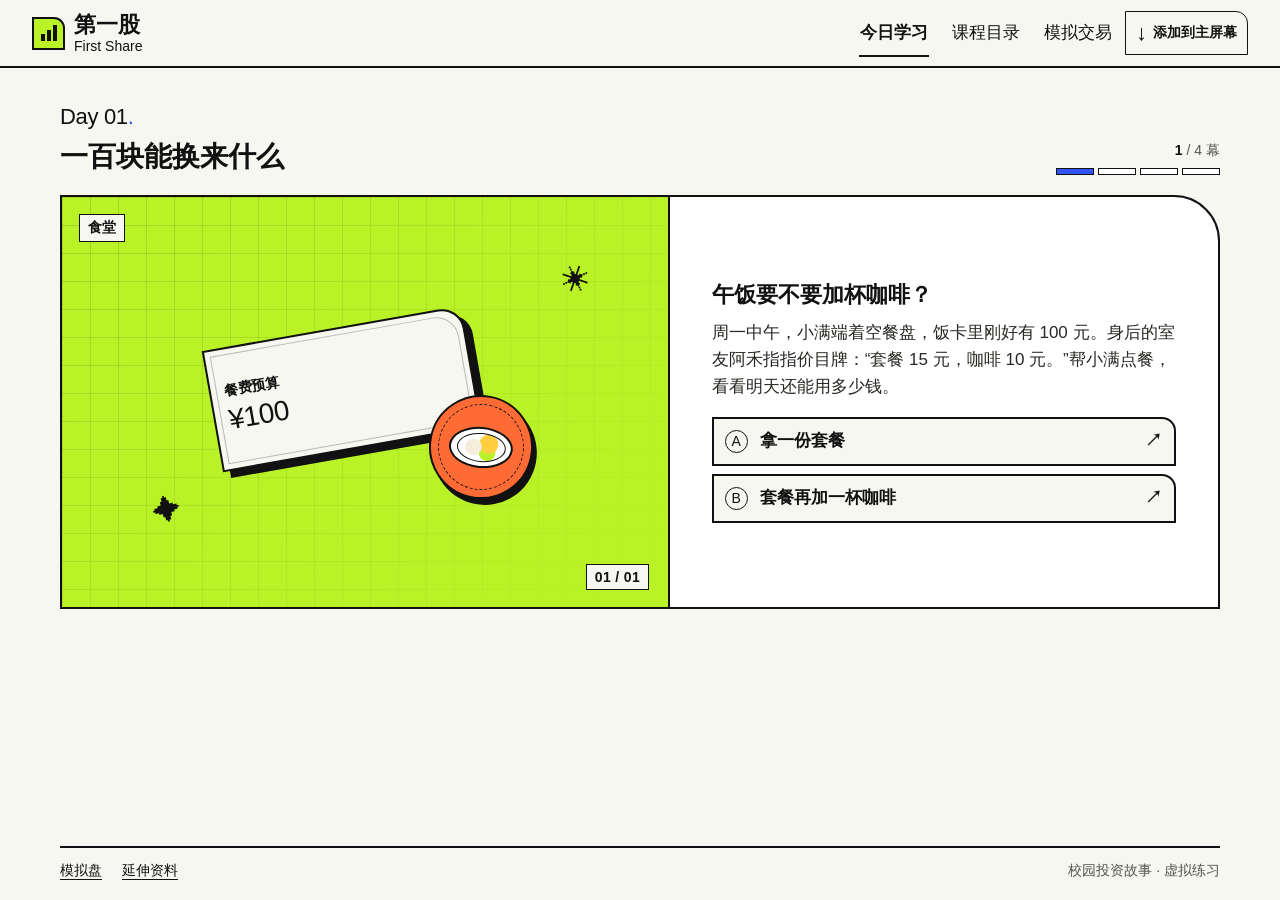
==== commit b5934db2: "feat(campus): simplify and illustrate strategy lessons" ====
--- a/index.html
+++ b/index.html
@@ -18,13 +18,13 @@
   --cn-display: 'PingFang SC', 'Noto Sans SC', 'Microsoft YaHei', sans-serif;
   --body: -apple-system, BlinkMacSystemFont, 'Segoe UI', var(--cn-display);
   --display: Bauhaus93, 'Arial Rounded MT Bold', var(--cn-display);
-  --type-title: 1.75rem; --type-heading: 1.375rem; --type-body: 1.0625rem; --type-ui: .9375rem; --type-caption: .8125rem;
+  --type-title: 1.75rem; --type-heading: 1.375rem; --type-body: 1.0625rem; --type-caption: .875rem;
   --ease: cubic-bezier(.22, 1, .36, 1);
   color: var(--ink); background: var(--paper); font-family: var(--body); font-weight: 400;
   -webkit-text-size-adjust: 100%;
 }
 *, *::before, *::after { box-sizing: border-box; }
-body { margin: 0; min-height: 100dvh; display: flex; flex-direction: column; }
+body { font-size: var(--type-body); margin: 0; min-height: 100dvh; display: flex; flex-direction: column; }
 button, input { font: inherit; color: inherit; }
 button { cursor: pointer; }
 button:disabled { cursor: default; }
@@ -35,12 +35,12 @@
 .top { border-bottom: 2px solid var(--line); }
 .top-inner { width: min(1280px, calc(100% - 64px)); min-height: 66px; margin: auto; display: flex; align-items: center; justify-content: space-between; gap: 12px; }
 .wordmark { display: inline-flex; align-items: center; gap: 9px; font-weight: 600; font-size: var(--type-heading); line-height: 1; white-space: nowrap; }
-.wordmark small { display: block; margin-top: 3px; font: 12px/1 var(--display); }
+.wordmark small { display: block; margin-top: 3px; font: var(--type-caption)/1 var(--display); }
 .brand-icon { display: flex; gap: 2px; align-items: end; justify-content: center; width: 33px; height: 33px; padding-bottom: 7px; background: var(--lime); border: 2px solid var(--line); border-radius: 0 11px 0 0; }
 .brand-icon i { width: 4px; height: 7px; background: var(--ink); }
 .brand-icon i:nth-child(2) { height: 11px; }
 .brand-icon i:nth-child(3) { height: 16px; }
-nav { display: flex; align-items: center; gap: 22px; font-size: var(--type-ui); }
+nav { display: flex; align-items: center; gap: 22px; font-size: var(--type-body); }
 nav a { padding: 11px 1px; border-bottom: 2px solid transparent; white-space: nowrap; }
 nav a[aria-current], nav a:hover { border-color: currentColor; }
 nav a[aria-current] { font-weight: 600; }
@@ -66,19 +66,19 @@
 .art-caption, .art-index { position: absolute; z-index: 2; padding: 4px 8px; font-size: var(--type-caption); font-weight: 600; white-space: nowrap; background: var(--paper); border: 1.5px solid var(--line); }
 .art-caption { left: 17px; top: 17px; }
 .art-index { right: 19px; bottom: 17px; font-family: var(--display); letter-spacing: .025em; }
-.art-shape { position: absolute; font: 35px/1 var(--display); }
+.art-shape { position: absolute; font: var(--type-title)/1 var(--display); }
 .art-shape.one { left: 15%; bottom: 20%; transform: rotate(-14deg); }
 .art-shape.two { top: 17%; right: 13%; transform: rotate(19deg); }
 .art-objects { position: relative; width: min(75%, 350px); height: 226px; display: grid; place-items: center; }
 .art-objects > * { grid-area: 1 / 1; }
 .visual-card { position: relative; width: 75%; min-height: 123px; display: grid; align-content: center; gap: 5px; padding: 13px 13px 12px; border: 2px solid var(--line); border-radius: 0 23px 0 0; background: var(--paper); box-shadow: 7px 7px 0 var(--ink); transform: translate(-9%, -11%) rotate(-10deg); }
 .visual-card::before { content: ''; position: absolute; inset: 5px; border: 1px solid #1114; border-radius: inherit; pointer-events: none; }
-.visual-card span { position: relative; font-size: var(--type-ui); font-weight: 600; }
+.visual-card span { position: relative; font-size: var(--type-caption); font-weight: 600; }
 .visual-card b { position: relative; display: block; font: 400 var(--type-title)/1.1 var(--display); letter-spacing: -.015em; }
 .visual-card b.mixed { font: 600 var(--type-title)/1.2 var(--cn-display); letter-spacing: normal; }
-.visual-prop { position: relative; justify-self: end; align-self: end; width: 104px; height: 104px; right: 2%; bottom: 7%; display: grid; place-items: center; border: 2px solid var(--line); background: var(--prop, #ff6b35); border-radius: 50%; box-shadow: 5px 5px 0 var(--ink); transform: rotate(12deg); font: 40px/1 var(--display); }
+.visual-prop { position: relative; justify-self: end; align-self: end; width: 104px; height: 104px; right: 2%; bottom: 7%; display: grid; place-items: center; border: 2px solid var(--line); background: var(--prop, #ff6b35); border-radius: 50%; box-shadow: 5px 5px 0 var(--ink); transform: rotate(12deg); font: var(--type-title)/1 var(--display); }
 .visual-prop::before { content: ''; position: absolute; inset: 7px; border: 1px dashed var(--ink); border-radius: inherit; }
-.art-status { z-index: 3; position: absolute; left: 50%; bottom: 3%; min-width: 96px; max-width: calc(100% - 10px); padding: 7px 12px; border: 2px solid var(--line); background: var(--blue); color: white; box-shadow: 3px 3px 0 var(--ink); font-size: var(--type-ui); font-weight: 600; text-align: center; transform: translateX(-50%) rotate(-4deg); white-space: nowrap; }
+.art-status { z-index: 3; position: absolute; left: 50%; bottom: 3%; min-width: 96px; max-width: calc(100% - 10px); padding: 7px 12px; border: 2px solid var(--line); background: var(--blue); color: white; box-shadow: 3px 3px 0 var(--ink); font-size: var(--type-body); font-weight: 600; text-align: center; transform: translateX(-50%) rotate(-4deg); white-space: nowrap; }
 .art-status.toss { animation: stamp .6s cubic-bezier(.18, 1.6, .4, 1) both; }
 .story-art.changed .visual-prop { animation: prop-toss .65s var(--ease) both; }
 .story-art.changed::after { content: ''; position: absolute; z-index: 2; inset: -20%; pointer-events: none; background: linear-gradient(105deg, transparent 39%, #fff5 48%, transparent 58%); animation: light-sweep .72s var(--ease) both; }
@@ -101,14 +101,14 @@
 .scene-text { margin: 0 0 16px; max-width: 28em; color: #272723; font-size: var(--type-body); line-height: 1.6; }
 .choices { display: grid; gap: 8px; }
 .choice, .btn { border: 2px solid var(--line); border-radius: 0 14px 0 0; background: var(--paper); color: var(--ink); font-weight: 600; text-align: left; }
-.choice { width: 100%; min-height: 49px; display: grid; grid-template-columns: 27px minmax(0, 1fr) 18px; align-items: center; gap: 8px; padding: 8px 11px; font-size: var(--type-ui); line-height: 1.35; }
-.choice-key { display: grid; width: 23px; height: 23px; place-items: center; border: 1.5px solid var(--line); border-radius: 50%; font: 15px/1 var(--display); }
+.choice { width: 100%; min-height: 49px; display: grid; grid-template-columns: 27px minmax(0, 1fr) 18px; align-items: center; gap: 8px; padding: 8px 11px; font-size: var(--type-body); line-height: 1.35; }
+.choice-key { display: grid; width: 23px; height: 23px; place-items: center; border: 1.5px solid var(--line); border-radius: 50%; font: var(--type-caption)/1 var(--display); }
 .choice span:last-child, .btn span:last-child { transition: transform .31s var(--ease); }
 .choice[aria-pressed='true'] { background: var(--lime); box-shadow: 3px 3px 0 var(--ink); }
 .choice[aria-pressed='true'] span:last-child { transform: rotate(25deg); }
-.feedback { margin: 13px 0 0; padding: 8px 0 8px 11px; border-left: 4px solid var(--blue); font-size: var(--type-ui); line-height: 1.55; }
+.feedback { margin: 13px 0 0; padding: 8px 0 8px 11px; border-left: 4px solid var(--blue); font-size: var(--type-body); line-height: 1.55; }
 .scene-next { display: flex; gap: 8px; margin-top: 12px; flex-wrap: wrap; }
-.btn { display: inline-flex; min-height: 46px; align-items: center; justify-content: center; gap: 10px; padding: 8px 13px; font-size: var(--type-ui); }
+.btn { display: inline-flex; min-height: 46px; align-items: center; justify-content: center; gap: 10px; padding: 8px 13px; font-size: var(--type-body); }
 .btn.primary { background: var(--lime); }
 .btn.secondary { background: var(--paper); }
 .btn:disabled { opacity: .46; }
@@ -119,7 +119,7 @@
 .course-track { display: flex; flex-direction: column; min-width: 0; overflow: hidden; background: var(--panel); border: 2px solid var(--ink); border-radius: 0 28px 0 0; }
 .course-track header { padding: 20px 24px; background: var(--lime); border-bottom: 2px solid var(--ink); }
 .strategy-track header { background: var(--blue); color: white; }
-.course-track header p { display: flex; justify-content: space-between; align-items: baseline; margin: 0 0 8px; font-size: var(--type-ui); }
+.course-track header p { display: flex; justify-content: space-between; align-items: baseline; margin: 0 0 8px; font-size: var(--type-caption); }
 .course-track header p span { font-size: var(--type-caption); font-variant-numeric: tabular-nums; }
 .course-track h2 { margin: 0; font-size: var(--type-heading); line-height: 1.35; font-weight: 600; }
 .course-track ul { padding: 0 24px; margin: 0 0 auto; list-style: none; }
@@ -128,9 +128,9 @@
 .course-track li a:hover span, .course-track li a:focus-visible span { color: var(--blue); }
 .course-track li small { font-size: var(--type-caption); line-height: 1.45; color: var(--muted); }
 .course-chapters a { grid-template-columns: 3.5rem minmax(0, 1fr) auto; }
-.course-no { color: var(--muted); font: 400 var(--type-ui)/1.4 var(--display); }
+.course-no { color: var(--muted); font: 400 var(--type-caption)/1.4 var(--display); }
 .course-groups a { grid-template-columns: 1fr; }
-.course-continue { display: flex; min-height: 48px; align-items: center; justify-content: space-between; padding: 10px 24px; font-size: var(--type-ui); font-weight: 600; border-top: 1px solid var(--ink); }
+.course-continue { display: flex; min-height: 48px; align-items: center; justify-content: space-between; padding: 10px 24px; font-size: var(--type-body); font-weight: 600; border-top: 1px solid var(--ink); }
 .course-continue:hover { background: var(--paper); }
 @media (max-width: 760px) {
   .course-map { grid-template-columns: minmax(0, 1fr); gap: 16px; }
@@ -168,7 +168,7 @@
   #content, .top-inner, .site-footer { width: calc(100% - 32px); }
   #content { padding: 24px 0 25px; }
   .top-inner { min-height: 58px; }
-  .wordmark { font-size: 16px; }
+  .wordmark { font-size: var(--type-body); }
   .wordmark small { font-size: var(--type-caption); }
   nav { gap: 13px; font-size: var(--type-caption); }
   .story-heading { margin-bottom: 12px; gap: 8px; }
@@ -185,13 +185,13 @@
   .visual-card { min-height: 88px; gap: 3px; box-shadow: 5px 5px var(--ink); }
   .visual-card b { font-size: var(--type-title); }
   .visual-card b.mixed { font-size: var(--type-title); }
-  .visual-prop { width: 78px; height: 78px; bottom: 8%; font-size: 31px; }
+  .visual-prop { width: 78px; height: 78px; bottom: 8%; font-size: var(--type-title); }
   .prop-meal, .prop-coffee, .prop-book, .prop-clock, .prop-phone, .prop-receipt { scale: .75; }
-  .art-shape { font-size: 23px; }
+  .art-shape { font-size: var(--type-heading); }
   .story-copy { padding: 14px 13px; }
   .scene-title { font-size: var(--type-heading); margin-bottom: 5px; }
-  .scene-text { margin-bottom: 10px; font-size: var(--type-ui); }
-  .choice { min-height: 44px; font-size: var(--type-ui); padding: 6px 8px; }
+  .scene-text { margin-bottom: 10px; font-size: var(--type-body); }
+  .choice { min-height: 44px; font-size: var(--type-body); padding: 6px 8px; }
   .feedback { margin-top: 10px; font-size: var(--type-caption); }
   .scene-next { margin-top: 8px; }
   .scene-next .btn { width: 100%; justify-content: space-between; }
@@ -253,13 +253,13 @@
 .practice-ledger > div { display: flex; justify-content: space-between; align-items: center; gap: .7rem; padding: .63rem 1rem; }
 .practice-ledger > div + div { border-top: 1px solid var(--practice-ink); }
 .practice-ledger > div:last-child { background: var(--practice-lime); }
-.practice-ledger dt { font-size: var(--type-ui); line-height: 1.35; }
+.practice-ledger dt { font-size: var(--type-body); line-height: 1.35; }
 .practice-ledger dd { margin: 0; white-space: nowrap; font-size: var(--type-body); font-weight: 600; }
-.practice-ledger dd.practice-order-mark { font-size: var(--type-ui); }
+.practice-ledger dd.practice-order-mark { font-size: var(--type-body); }
 .practice-profit { display: grid; grid-template-columns: 1fr 1fr; }
-.practice-profit span { display: flex; align-items: center; min-height: 3.6rem; padding: .6rem .8rem; font-size: var(--type-ui); font-weight: 600; background: var(--practice-lime); }
+.practice-profit span { display: flex; align-items: center; min-height: 3.6rem; padding: .6rem .8rem; font-size: var(--type-body); font-weight: 600; background: var(--practice-lime); }
 .practice-profit span + span { border-left: 1px solid var(--practice-ink); background: transparent; }
-.practice-shares p { margin: 0; padding: .65rem .8rem; border-top: 1px solid var(--practice-ink); font-size: var(--type-ui); }
+.practice-shares p { margin: 0; padding: .65rem .8rem; border-top: 1px solid var(--practice-ink); font-size: var(--type-body); }
 .practice-message { padding: .95rem 1rem; }
 .practice-message span { font-size: var(--type-caption); font-weight: 600; }
 .practice-message p { margin: .38rem 0 0; line-height: 1.5; font-size: var(--type-body); }
@@ -273,7 +273,7 @@
   color: var(--practice-ink);
   background: var(--practice-paper);
   font: inherit;
-  font-size: var(--type-ui);
+  font-size: var(--type-body);
   font-weight: 600;
   line-height: 1.35;
   text-align: center;
@@ -284,7 +284,7 @@
 .practice-primary { color: #fff; background: var(--practice-blue); border-color: var(--practice-blue); }
 .practice-primary:hover { color: var(--practice-ink); border-color: var(--practice-ink); }
 .practice-primary span { margin-left: .25rem; }
-.practice-feedback { margin: 0 0 .8rem; border-left: 3px solid var(--practice-blue); padding: .12rem 0 .12rem .6rem; font-size: var(--type-ui); font-weight: 600; line-height: 1.55; }
+.practice-feedback { margin: 0 0 .8rem; border-left: 3px solid var(--practice-blue); padding: .12rem 0 .12rem .6rem; font-size: var(--type-body); font-weight: 600; line-height: 1.55; }
 .practice-hint { border-left-color: var(--practice-ink); }
 .practice-live { position: absolute; width: 1px; height: 1px; padding: 0; overflow: hidden; white-space: nowrap; clip-path: inset(50%); }
 
@@ -308,15 +308,15 @@
 .desktop-nav { margin-left: auto; }
 .mobile-dock { display: none; }
 .install-trigger, .install-close { display: inline-flex; align-items: center; justify-content: center; gap: 6px; min-height: 44px; border: 1.5px solid var(--ink); border-radius: 0 12px 0 0; padding: 4px 10px; background: var(--paper); color: var(--ink); font-size: var(--type-caption); font-weight: 600; }
-.install-trigger > span:first-child { font-size: 20px; line-height: 1; }
+.install-trigger > span:first-child { font-size: var(--type-heading); line-height: 1; }
 .install-trigger:hover, .install-close:hover { background: var(--lime); }
 #install-sheet { position: fixed; width: min(430px, calc(100% - 28px)); max-height: 85dvh; padding: 0; color: var(--ink); background: var(--paper); border: 2px solid var(--ink); border-radius: 0 30px 0 0; box-shadow: 7px 7px var(--ink); }
 #install-sheet[open] { animation: sheet-open .32s var(--ease) both; }
 #install-sheet::backdrop { background: #1119; }
 .install-sheet-body { display: grid; gap: 11px; padding: 21px; }
 .install-sheet-body h2 { margin: 0; font-size: var(--type-heading); }
-.install-sheet-body p { margin: 0; font-size: var(--type-ui); line-height: 1.6; }
-.install-close { justify-self: end; min-width: 44px; font-size: 24px; line-height: 1; }
+.install-sheet-body p { margin: 0; font-size: var(--type-body); line-height: 1.6; }
+.install-close { justify-self: end; min-width: 44px; font-size: var(--type-heading); line-height: 1; }
 .gesture-hint { display: none; }
 
 @media (max-width: 680px) {
@@ -350,10 +350,10 @@
   .scene-title { font-size: var(--type-heading); margin-bottom: 5px; }
   .scene-text { margin-bottom: 11px; font-size: var(--type-body); line-height: 1.6; }
   .choices { gap: 7px; }
-  .choice { min-height: 48px; font-size: var(--type-ui); border-width: 1.5px; padding: 7px 10px; background: #fff; }
+  .choice { min-height: 48px; font-size: var(--type-body); border-width: 1.5px; padding: 7px 10px; background: #fff; }
   .choice[aria-pressed='true'] { background: var(--lime); }
   .choice-key { border-width: 1px; }
-  .feedback { min-height: 32px; font-size: var(--type-ui); }
+  .feedback { min-height: 32px; font-size: var(--type-body); }
   .scene-next { position: fixed; margin: 0; z-index: 3; left: 0; right: 0; bottom: calc(var(--mobile-nav-height) + env(safe-area-inset-bottom)); padding: 7px max(14px, env(safe-area-inset-right)) 8px max(14px, env(safe-area-inset-left)); background: var(--paper); border-top: 1px solid #1114; }
   .scene-next .btn { min-height: 46px; }
   .gesture-hint { display: inline; color: #555; font-size: var(--type-caption); font-weight: 400; margin-left: auto; }
@@ -460,7 +460,7 @@
   #content .practice-primary { background: var(--lime); color: var(--ink); }
   #content .practice-choice:active { background: var(--lime); transform: translateY(2px); }
   #content .practice-arrow,
-  #content .practice-primary span { margin: 0; font: 1rem/1 system-ui, sans-serif; }
+  #content .practice-primary span { margin: 0; font: var(--type-body)/1 system-ui, sans-serif; }
   #content .practice-feedback {
     margin-bottom: 7px;
     padding: 6px 8px;
@@ -552,7 +552,7 @@
   #content .sim-toggle button { border: 1px solid var(--ink); color: var(--ink); background: var(--paper); }
   #content .sim-toggle button[aria-pressed='true'] { background: var(--lime); color: var(--ink); border-color: var(--ink); }
   #content .sim-inputs { gap: 7px; }
-  #content .sim-shell input { min-height: 47px; border: 1px solid var(--ink); border-radius: 0 10px 0 0; font-size: 16px; }
+  #content .sim-shell input { min-height: 47px; border: 1px solid var(--ink); border-radius: 0 10px 0 0; font-size: var(--type-body); }
   #content .sim-shell .sim-submit { min-height: 52px; }
   #content .sim-shell :is(.sim-ticket, .sim-reset) :is(input, button) { scroll-margin-bottom: calc(88px + env(safe-area-inset-bottom)); }
   #content .sim-shell .sim-status { border-left: 3px solid var(--blue); border-radius: 0; }
@@ -583,7 +583,7 @@
 }
 
 .market-header-actions { display: flex; align-items: center; flex-wrap: wrap; justify-content: end; gap: .6rem; }
-.sim-ticket .market-order-symbol { color: var(--muted); font-size: var(--type-ui); margin-top: .25rem; }
+.sim-ticket .market-order-symbol { color: var(--muted); font-size: var(--type-caption); margin-top: .25rem; }
 #content .sim-market-grid { grid-template-columns: minmax(0, 1.4fr) minmax(0, 1fr); }
 .market-ident { display: flex; justify-content: space-between; gap: .85rem; align-items: center; }
 .market-last { display: grid; justify-items: end; gap: .12rem; line-height: 1.3; }
@@ -592,9 +592,9 @@
 .market-change.rise { color: #a02e30; }
 .market-change.fall { color: #15685f; }
 .market-stats { display: grid; grid-template-columns: repeat(4,minmax(0,1fr)); gap: .3rem; border-block: 1px solid #deded7; padding: .65rem 0; margin: .9rem 0; }
-.market-stats dd { margin: .2rem 0 0; font-size: var(--type-ui); font-variant-numeric: tabular-nums; font-weight: 600; }
+.market-stats dd { margin: .2rem 0 0; font-size: var(--type-body); font-variant-numeric: tabular-nums; font-weight: 600; }
 .market-chart-switch { display: inline-flex; gap: 3px; padding: 3px; background: var(--paper); border: 1px solid #dcddd6; border-radius: 9px; }
-.market-chart-switch button { min-height: 38px; padding: .3rem .75rem; border: 0; border-radius: 6px; color: var(--muted); background: transparent; font: inherit; font-size: var(--type-ui); cursor: pointer; }
+.market-chart-switch button { min-height: 38px; padding: .3rem .75rem; border: 0; border-radius: 6px; color: var(--muted); background: transparent; font: inherit; font-size: var(--type-body); cursor: pointer; }
 .market-chart-switch [aria-pressed="true"] { background: var(--ink); color: #fff; font-weight: 600; }
 .market-chart-title { display: flex; align-items: baseline; flex-wrap: wrap; justify-content: space-between; gap: .25rem .5rem; margin: .85rem 0 .55rem; }
 .market-chart-title h3 { margin: 0; font-size: var(--type-body); font-weight: 600; }
@@ -630,22 +630,23 @@
 .strategy { max-width: 1020px; margin-inline: auto; }
 .strategy h1, .strategy h2, .strategy p { margin: 0; }
 .strategy h1, .strategy h2, .strategy strong, .strategy dt, .strategy button { font-weight: 600; }
-.strategy h1 { font-size: var(--type-title, 1.75rem); line-height: 1.3; }
-.strategy h2 { font-size: var(--type-heading, 1.375rem); line-height: 1.4; }
+.strategy h1 { font-size: var(--type-title); line-height: 1.3; }
+.strategy h2 { font-size: var(--type-heading); line-height: 1.4; }
 .strategy p { line-height: 1.7; }
-.strategy .strategy-meta, .strategy-index-heading > div > p:first-child { font-size: var(--type-caption, .8125rem); color: var(--muted); margin: 0 0 .4rem; }
-.strategy-back { display: inline-flex; align-items: center; min-height: 44px; color: var(--muted); font-size: var(--type-ui, .9375rem); }
+.strategy .strategy-meta, .strategy-index-heading > div > p:first-child { font-size: var(--type-caption); color: var(--muted); margin: 0 0 .4rem; }
+.strategy-back { display: inline-flex; align-items: center; min-height: 44px; color: var(--muted); font-size: var(--type-body); }
 .strategy-back:hover, .strategy-sources a:hover, .strategy-next a:not(.strategy-main-link):hover { text-decoration: underline; }
 .strategy-index-heading { display: flex; justify-content: space-between; gap: 2rem; align-items: end; margin: .3rem 0 1.75rem; }
 .strategy-index-heading p:last-child { color: var(--muted); max-width: 35em; margin-top: .5rem; }
 .strategy-continue { flex: none; display: grid; gap: .35rem; justify-items: end; }
-.strategy-continue > span, .strategy-status, .strategy-legend { font-size: var(--type-caption, .8125rem); color: var(--muted); }
-.strategy-main-link { display: inline-flex; align-items: center; justify-content: space-between; gap: 1rem; width: fit-content; min-height: 44px; padding: .6rem .95rem; background: var(--blue); color: white; border: 1px solid var(--ink); border-radius: 0 12px 0 0; font-size: var(--type-ui, .9375rem); font-weight: 600; }
+.strategy-continue > span, .strategy-status, .strategy-legend { font-size: var(--type-caption); color: var(--muted); }
+.strategy-main-link { display: inline-flex; align-items: center; justify-content: space-between; gap: 1rem; width: fit-content; min-height: 44px; padding: .6rem .95rem; background: var(--blue); color: white; border: 1px solid var(--ink); border-radius: 0 12px 0 0; font-size: var(--type-body); font-weight: 600; }
 .strategy-main-link:hover { background: #2644c8; }
 .strategy-groups { display: grid; grid-template-columns: repeat(2,minmax(0,1fr)); gap: 1.5rem 2rem; }
 .strategy-group { border-top: 2px solid var(--ink); }
-.strategy-group header { padding: 1rem 0 .75rem; }
-.strategy-group header p, .strategy-group small { font-size: var(--type-ui, .9375rem); color: var(--muted); }
+.strategy-group header { display: flex; align-items: center; gap: .85rem; padding: 1rem 0 .75rem; }
+.strategy-category-mark { width: 4rem; height: 3.75rem; flex: none; }
+.strategy-group header p, .strategy-group small { font-size: var(--type-caption); color: var(--muted); }
 .strategy-group a { display: flex; justify-content: space-between; align-items: center; gap: .6rem; padding: .65rem .35rem .65rem 0; border-top: 1px solid #c1c1b8; }
 .strategy-group a:hover { background: #edf2db; }
 .strategy-group strong, .strategy-group small { display: block; }
@@ -653,49 +654,58 @@
 .strategy-status { white-space: nowrap; }
 .strategy-lesson-heading { margin: .4rem 0 1.4rem; }
 .strategy-lesson-layout { display: grid; grid-template-columns: minmax(0,.85fr) minmax(0,1.15fr); gap: clamp(1.3rem,4vw,3rem); align-items: start; border-top: 2px solid var(--line); padding-top: 1.2rem; }
-.strategy-reading { display: grid; gap: 1rem; font-size: var(--type-body,1.0625rem); }
+.strategy-reading { display: grid; gap: 1rem; font-size: var(--type-body); }
 .strategy-reading p + p { color: #393936; }
 .strategy-lab { min-width: 0; border: 1.5px solid var(--line); border-radius: 0 20px 0 0; padding: clamp(.85rem,2vw,1.35rem); background: var(--panel); }
-.strategy-lab > p, .strategy-note { margin-top: .35rem; font-size: var(--type-ui, .9375rem); color: var(--muted); }
+.strategy-lab > p, .strategy-note { margin-top: .35rem; font-size: var(--type-body); color: var(--muted); }
 .strategy-options { display: flex; flex-wrap: wrap; gap: .35rem; margin: .9rem 0; }
-.strategy-options button, .strategy-answers button { min-height: 44px; padding: .45rem .65rem; border: 1px solid #77776e; background: var(--panel); font-size: var(--type-ui, .9375rem); }
+.strategy-options button, .strategy-answers button { min-height: 44px; padding: .45rem .65rem; border: 1px solid #77776e; background: var(--panel); font-size: var(--type-body); }
 .strategy-options button { border-radius: 4px; }
 .strategy-options button[aria-pressed="true"] { background: var(--lime); border-color: var(--ink); }
-.strategy-result { min-width: 0; }
+.strategy-result { min-width: 0; container-type: inline-size; }
 .strategy-result.strategy-changing { animation: strategy-reveal .22s ease-out both; }
 .strategy-ticket { display: flex; flex-wrap: wrap; align-items: baseline; gap: .25rem .85rem; padding: .8rem .85rem; border-left: 4px solid var(--blue); background: #f0f2ff; }
-.strategy-ticket strong { font-size: var(--type-heading, 1.375rem); font-variant-numeric: tabular-nums; }
-.strategy-ticket span { font-size: var(--type-ui, .9375rem); }
+.strategy-ticket strong { font-size: var(--type-heading); font-variant-numeric: tabular-nums; }
+.strategy-ticket span { font-size: var(--type-caption); }
 .strategy-ticket span:first-child { width: 100%; color: var(--muted); }
-.strategy-ledger { margin: .4rem 0 0; font-size: var(--type-ui, .9375rem); }
+.strategy-ledger { margin: .4rem 0 0; font-size: var(--type-body); }
 .strategy-ledger > div { display: grid; grid-template-columns: minmax(4.2rem,.65fr) minmax(0,1.75fr); gap: .6rem; padding: .6rem .05rem; line-height: 1.55; border-bottom: 1px solid #d2d2cb; }
 .strategy-ledger dd { margin: 0; font-variant-numeric: tabular-nums; }
 .strategy-allocation { display: flex; height: 25px; background: #e5e9d4; border: 1px solid var(--line); }
 .strategy-allocation i { display: block; background: var(--blue); transform-origin: left; animation: strategy-grow .28s ease-out both; }
 .strategy-legend { margin-top: .45rem; display: flex; flex-wrap: wrap; justify-content: space-between; gap: .3rem; }
 .strategy-legend i { display: inline-block; width: 8px; height: 8px; margin-right: .3rem; background: var(--blue); }
-.strategy-table { border-collapse: collapse; width: 100%; font-size: var(--type-ui,.9375rem); font-variant-numeric: tabular-nums; }
-.strategy-table caption { text-align: left; color: var(--muted); font-size: var(--type-caption,.8125rem); margin-bottom: .3rem; }
+.strategy-table { border-collapse: collapse; width: 100%; font-size: var(--type-body); font-variant-numeric: tabular-nums; }
+.strategy-table caption { text-align: left; color: var(--muted); font-size: var(--type-caption); margin-bottom: .3rem; }
 .strategy-table th, .strategy-table td { border-bottom: 1px solid #cecec6; padding: .65rem .35rem; text-align: right; }
 .strategy-table tr > :first-child { text-align: left; }
 .strategy-table th { font-weight: 600; }
 .strategy-table thead { background: #f0f2ff; }
-.strategy-chart { display: block; width: 100%; max-height: 235px; background: #fafaf6; }
-.strategy-chart text { fill: #53534e; font-size: 13px; font-variant-numeric: tabular-nums; }
+.strategy-chart { display: block; width: min(100%, 450px); margin-inline: auto; background: #fafaf6; }
+.strategy-chart text { fill: #53534e; font-size: var(--type-caption); font-variant-numeric: tabular-nums; }
+/* A 370-unit viewBox scales its text as well as its paths. Keep axis labels at caption size. */
+@supports (scale: calc(1px / 1px)) {
+  .strategy-chart text { transform-box: fill-box; transform-origin: left bottom; scale: calc(370px / min(100cqi, 450px)); }
+  .strategy-chart [text-anchor="middle"] { transform-origin: center bottom; }
+  .strategy-chart [text-anchor="end"] { transform-origin: right bottom; }
+}
 .strategy-rule { stroke: #babbb4; stroke-width: .8; }
 .strategy-guide { stroke: #81857e; stroke-width: .7; stroke-dasharray: 2 4; }
 .strategy-price-line { fill: none; stroke: var(--blue); stroke-width: 3; stroke-linejoin: round; stroke-linecap: round; }
 .strategy-changing .strategy-price-line { stroke-dasharray: 1; animation: strategy-trace .42s ease-out both; }
 .strategy-quiz { margin-top: 1.5rem; max-width: 50rem; padding: 1rem 0; border-top: 2px solid var(--ink); }
-.strategy-quiz h2 { font-size: var(--type-body,1.0625rem); }
+.strategy-quiz h2 { font-size: var(--type-body); }
 .strategy-answers { display: grid; gap: .45rem; margin-top: .75rem; }
 .strategy-answers button { border-radius: 0 10px 0 0; text-align: left; }
 .strategy-answers button:hover, .strategy-options button:hover { border-color: var(--blue); }
 .strategy-answers button[aria-pressed="true"] { background: #e9edff; border-color: var(--blue); }
-.strategy-feedback:not(:empty) { padding: .4rem .7rem; margin-top: .65rem; border-left: 3px solid var(--blue); font-size: var(--type-ui,.9375rem); }
-.strategy-next, .strategy-sources { display: flex; flex-wrap: wrap; gap: .7rem 1rem; align-items: center; margin-top: 1rem; font-size: var(--type-ui,.9375rem); }
+.strategy-feedback:not(:empty) { padding: .4rem .7rem; margin-top: .65rem; border-left: 3px solid var(--blue); font-size: var(--type-body); }
+.strategy-next, .strategy-sources { display: flex; flex-wrap: wrap; gap: .7rem 1rem; align-items: center; margin-top: 1rem; font-size: var(--type-body); }
 .strategy-next a:not(.strategy-main-link), .strategy-sources a { text-decoration: underline; text-underline-offset: .18em; }
-.strategy-sources { color: var(--muted); font-size: var(--type-caption,.8125rem); }
+.strategy-details { max-width: 50rem; border-top: 1px solid #c1c1b8; margin-top: .5rem; }
+.strategy-details summary { width: fit-content; cursor: pointer; padding-block: .75rem; font-size: var(--type-caption); font-weight: 600; }
+.strategy-details > p { max-width: 38em; font-size: var(--type-body); }
+.strategy-sources { color: var(--muted); font-size: var(--type-caption); }
 @keyframes strategy-trace { from { stroke-dashoffset: 1; } to { stroke-dashoffset: 0; } }
 @keyframes strategy-grow { from { transform: scaleX(0); } to { transform: scaleX(1); } }
 @keyframes strategy-reveal { from { opacity: .72; } to { opacity: 1; } }
@@ -714,6 +724,33 @@
 @media(prefers-reduced-motion: reduce) {
   .strategy-result.strategy-changing, .strategy-allocation i, .strategy-changing .strategy-price-line { animation: none; }
 }
+
+.story-art.strategy-illustration {
+  width: 100%; min-height: 0; height: clamp(218px, 20vw, 284px); display: grid; place-items: center;
+  border: 2px solid var(--ink); border-radius: 0 28px 0 0; margin: 0;
+}
+.strategy-illustration .art-caption { top: 10px; left: 10px; font-size: var(--type-caption); }
+.strategy-art-arrangement { position: relative; width: min(88%, 400px); height: 76%; }
+.strategy-illustration .strategy-art-slip {
+  position: absolute; left: 4%; top: 20%; width: 70%; min-height: 57%; padding: 13px 16px;
+  transform: rotate(-7deg); border-radius: 0 19px 0 0; gap: 5px;
+}
+.strategy-illustration .strategy-art-slip span { font-size: var(--type-caption); font-weight: 600; line-height: 1.4; }
+.strategy-illustration .strategy-art-slip b { font-size: var(--type-heading); line-height: 1.25; font-weight: 600; font-family: var(--body); letter-spacing: 0; white-space: nowrap; font-variant-numeric: tabular-nums; }
+.strategy-art-object {
+  position: absolute; width: 40%; right: -3%; bottom: 1%; height: auto; overflow: visible;
+  filter: drop-shadow(3px 4px 0 #111);
+}
+.strategy-art-note { position: absolute; bottom: 9px; right: 11px; font: 600 var(--type-caption)/1.35 var(--body); color: var(--ink); padding: 2px 6px; background: var(--paper); border: 1px solid var(--ink); }
+@media(max-width: 480px) {
+  .story-art.strategy-illustration { height: 202px; }
+  .strategy-art-arrangement { width: 92%; }
+  .strategy-illustration .strategy-art-slip { padding: 10px 12px; }
+}
+@media (prefers-reduced-motion: no-preference) {
+  .strategy-art-object { animation: strategy-art-place .26s var(--ease) both; transform-origin: 55% 80%; }
+}
+@keyframes strategy-art-place { from { transform: translateY(-4px) rotate(-4deg); } }
 
 .sim-tour-replay {
   min-height: 44px;
@@ -723,7 +760,7 @@
   background: var(--paper);
   color: var(--ink);
   font: inherit;
-  font-size: .875rem;
+  font-size: var(--type-body);
   font-weight: 600;
   white-space: nowrap;
 }
@@ -772,7 +809,7 @@
   justify-content: space-between;
   gap: 8px;
 }
-.sim-tour-meta { font-size: .8125rem; font-weight: 600; }
+.sim-tour-meta { font-size: var(--type-caption); font-weight: 600; }
 .sim-tour-meta b { margin-left: 5px; font-weight: 500; font-variant-numeric: tabular-nums; }
 .sim-tour button {
   min-height: 44px;
@@ -782,7 +819,7 @@
   background: transparent;
   color: inherit;
   font-family: inherit;
-  font-size: .875rem;
+  font-size: var(--type-body);
   font-weight: 600;
 }
 .sim-tour .sim-tour-skip {
@@ -801,7 +838,7 @@
 .sim-tour-card #sim-tour-title {
   margin: 16px 0 8px;
   font-family: inherit;
-  font-size: 1.1875rem;
+  font-size: var(--type-heading);
   font-weight: 600;
   letter-spacing: 0;
   line-height: 1.35;
@@ -809,7 +846,7 @@
 }
 .sim-tour-card #sim-tour-text {
   margin: 0;
-  font-size: .9375rem;
+  font-size: var(--type-body);
   font-weight: 400;
   line-height: 1.65;
 }
@@ -1638,20 +1675,20 @@
 .sim-shell p.sim-quotes-label { font-size:var(--type-caption); font-weight:600; color:var(--sim-ink); margin-bottom:6px; }
 .sim-shell p.sim-quotes-note { font-size:var(--type-caption); color:var(--sim-muted); line-height:1.6; margin-top:7px; }
 .sim-quotes { display:grid; gap:5px; }
-.sim-quotes button { display:flex; justify-content:space-between; gap:7px; width:100%; padding:9px 11px; background:#f7f5fb; color:var(--sim-ink); border:1px solid transparent; border-radius:8px; text-align:left; font:inherit; font-size:var(--type-ui); cursor:pointer; }
+.sim-quotes button { display:flex; justify-content:space-between; gap:7px; width:100%; padding:9px 11px; background:#f7f5fb; color:var(--sim-ink); border:1px solid transparent; border-radius:8px; text-align:left; font:inherit; font-size:var(--type-body); cursor:pointer; }
 .sim-quotes button:hover,.sim-quotes button:focus-visible { border-color:#b6a9e9; background:var(--sim-lavender); }
-.sim-quotes small { color:var(--sim-muted); margin-left:5px; }
+.sim-quotes small { font-size:var(--type-caption); color:var(--sim-muted); margin-left:5px; }
 .sim-quotes strong { font-variant-numeric:tabular-nums; }
 .sim-shell p.sim-event { font-size:var(--type-caption); color:var(--sim-muted); line-height:1.6; margin:12px 0; min-height:2em; }
 .sim-market-actions { display:flex; flex-wrap:wrap; gap:7px; }
-.sim-shell .sim-btn { font:inherit; font-size:var(--type-ui); font-weight:600; padding:9px 12px; border-radius:9px; min-height:37px; cursor:pointer; display:inline-flex; align-items:center; justify-content:center; }
+.sim-shell .sim-btn { font:inherit; font-size:var(--type-body); font-weight:600; padding:9px 12px; border-radius:9px; min-height:37px; cursor:pointer; display:inline-flex; align-items:center; justify-content:center; }
 .sim-shell .sim-btn.secondary { border:1px solid var(--sim-border); background:#fff; color:var(--sim-accent); }
 .sim-shell .sim-btn.secondary:hover { background:var(--sim-lavender); }
 .sim-shell .sim-btn.primary { border:1px solid var(--sim-accent); background:var(--sim-accent); color:#fff; }
 .sim-shell .sim-btn.primary:hover { background:#4934b4; }
 .sim-ticket-head { display:flex; justify-content:space-between; gap:10px; align-items:baseline; }
 .sim-toggle { display:flex; gap:4px; padding:3px; border-radius:9px; background:#f6f4fa; margin:15px 0; }
-.sim-toggle button { flex:1; border:1px solid transparent; border-radius:7px; background:transparent; color:var(--sim-muted); min-height:33px; font:inherit; font-size:var(--type-ui); font-weight:600; cursor:pointer; }
+.sim-toggle button { flex:1; border:1px solid transparent; border-radius:7px; background:transparent; color:var(--sim-muted); min-height:33px; font:inherit; font-size:var(--type-body); font-weight:600; cursor:pointer; }
 .sim-toggle button[aria-pressed="true"] { color:var(--sim-accent); background:#fff; border-color:var(--sim-border); }
 .sim-inputs { display:grid; grid-template-columns:1fr 1fr; gap:10px; }
 .sim-shell label { display:grid; gap:5px; color:var(--sim-ink); font-size:var(--type-caption); font-weight:600; min-width:0; }
@@ -2020,170 +2057,290 @@
 }
 </script>
   <script>const STRATEGY_SOURCES = {
-  bond: ['上交所投教 · 债券专题', 'https://edu.sse.com.cn/best/subject/zp-bond/'],
-  fund: ['上交所投教 · ETF 专题', 'https://edu.sse.com.cn/college/optional/etf/'],
+  bond: ['上交所 · 债券入门', 'https://edu.sse.com.cn/best/subject/zp-bond/'],
+  fund: ['上交所 · ETF 入门', 'https://edu.sse.com.cn/college/optional/etf/'],
   star: ['上交所 · 科创板问答', 'https://edu.sse.com.cn/tib/qa/'],
-  chinext: ['证监会 · 创业板新开户条件答问', 'https://www.csrc.gov.cn/csrc/c100028/c1000717/content.shtml'],
-  beijing: ['北交所 · 在业务规则中查“投资者适当性管理办法”', 'https://www.bse.cn/'],
+  chinext: ['证监会 · 创业板开户条件', 'https://www.csrc.gov.cn/csrc/c100028/c1000717/content.shtml'],
+  beijing: ['北交所 · 业务规则（查“投资者适当性管理办法”）', 'https://www.bse.cn/'],
   reports: ['上交所 · 上市公司公告', 'https://www.sse.com.cn/disclosure/listedinfo/announcement/'],
 };
 
 const STRATEGY_GROUPS = [
   {
-    title: '投资品种', description: '拿起凭证，拆开基金里的篮子。', lessons: [
+    title: '投资品种', lessons: [
       {
-        slug: 'securities', title: '同样出钱，手里多了什么？', summary: '股票、国债与基金份额',
-        lead: '下课咖啡想开第二家店。小满在一张纸上写“我出钱，占一小份店”；阿禾在另一张写“我借钱给店，到期还我”。两人交换纸条，发现即使拿出同样多的钱，想找店主兑现的事也不同。阿禾说：“要是店主今年把利润全用来买咖啡机，我拿着哪张纸，还能按约定收利息？”',
-        idea: '股票记录的是股东权益。债券记录的是债权，由国家发行的债券叫国债。基金份额让你按份分享一篮子投资的收益、承担风险。这几种凭证，都属于证券。',
-        lab: '替小满分清三张凭证', instruction: '点开凭证，看它让持有人向谁主张什么权利。', options: ['公司股票', '国债', '基金份额'],
-        notes: [
-          '股东看公司的生意。卖出第二杯咖啡时，利润仍留在公司账上，需等分红方案落定。',
-          '把借款人换成国家，国债就容易理解了。小满会先翻发行条款，找票息和到期日。',
-          '阿禾在纸袋上写“基金”。袋里能装股票和债券；拿一份基金，就间接持有其中的一小份。',
-        ],
-        ending: '小满把“预计分红”那一栏先留空，等公司公布方案再填。',
-        question: '到了年底，店里果然赚了钱。小满手里是股票，她该怎样填预算表里的“分红”？',
+        slug: 'securities', title: '出钱后，你是谁？', summary: '股票、国债与基金',
+        lead: '咖啡店要开分店。小满想入股，阿禾想把钱借给店主。',
+        idea: '股票、债券和基金份额都属于证券，买到的权利各不同。',
+        lab: '翻一张凭证', options: ['股票', '国债', '基金份额'],
+        question: '店里赚了钱，小满一定能分到吗？',
         choices: [
-          ['固定的年度利息', '固定利息是部分债券的合同条款。股东分享企业经营成果，收入会波动。'],
-          ['等分红方案公布后再估算', '对。利润可以留在公司扩店。股东要核对分红方案、持股数量和登记日，再估算现金分红。'],
-          ['到期收回全部本金', '普通股通常没有到期还本安排。卖出价取决于当时愿意接手的买家。'],
-        ], correct: 1, sources: ['bond', 'fund'],
+          ['一定能', '公司也可能把利润留下来开新店。'],
+          ['要看分红方案', '对。持有股票可以参与分红，金额由分红方案决定。'],
+        ], correct: 1,
+        more: '普通股一般没有到期还本安排。国债由国家发行，按条款还本付息，记账式国债提前卖出时价格会波动。基金的收益和风险取决于它持有的资产。',
+        sources: ['bond', 'fund'],
       },
       {
-        slug: 'funds', title: '一份基金里装着什么？', summary: '持仓、净值与分散风险',
-        lead: '图书馆里，小满把十张各值 100 元的纸片放进篮子。蓝纸代表校园零售股，白纸代表其他持仓。阿禾抽出四张换成蓝纸，在篮子旁写下“这家公司跌了 10%”。小满说：“我拿的是整个篮子的一份。究竟有几张蓝纸，决定了这一下会有多疼。”',
-        idea: '基金管理人按基金合同把大家的钱投成一个组合。基金净资产除以总份额，就是每份的单位净值。股票基金、债券基金、混合基金和货币市场基金装进篮子的资产不同，承担的风险也不同。',
-        lab: '换一换篮子里的蓝纸', instruction: '总投入固定为 1,000 元。蓝色条段表示零售股的起始占比，每张蓝纸对应 10%。换一组持仓，看看零售股跌 10%、其他持仓不动时，篮子少了多少。', options: ['10 张蓝纸 · 100%', '4 张蓝纸 · 40%', '1 张蓝纸 · 10%'],
-        notes: [
-          '十张都要各减 10 元，合计少 100 元。把篮子装满同一家公司的股票，波动也聚在一起。',
-          '四张蓝纸各少 10 元，六张白纸不动。小满数出 40 元损失，相当于整个篮子的 4%。',
-          '只有一张少 10 元，全篮损失 1%。若其他九张也跟着跌，结果还会变。',
-        ],
-        ending: '阿禾把两份持仓报告并排摊开，在相同的公司名称旁画上圈。',
-        question: '小满看中两只名字里都有“成长”的基金。阿禾担心两个篮子装着同样的股票，要翻哪一页？',
+        slug: 'funds', title: '基金里装着什么？', summary: '持仓与风险',
+        lead: '小满把 1,000 元画成十张纸。每张蓝纸代表 100 元零售股。',
+        idea: '一份基金像一篮子资产，某只股票占得越多，它的涨跌影响就越大。',
+        lab: '换个占比，看看亏多少', instruction: '零售股跌 10%，其他持仓不变。', options: ['100%', '40%', '10%'],
+        question: '两只基金名字很像，看什么才知道买得像不像？',
         choices: [
-          ['对照同期定期报告里的持仓和行业权重', '对。先看重仓股和集中度，再查基金合同的投资范围。报告有时间差，买两只也可能集中承担同一种风险。'],
-          ['看两只基金的单位净值是否都低于 1 元', '净值受成立时间和分红等因素影响，数值高低无法告诉你基金持有什么。'],
-        ], correct: 0, sources: ['fund'],
+          ['各自持有哪些资产', '对。翻开同期持仓报告，比较重仓股和行业占比。'],
+          ['每份是多少钱', '每份价格会受成立时间和分红影响，看不出持仓。'],
+        ], correct: 0,
+        more: '基金管理人按基金合同管理资产。基金净资产除以总份额，就是单位净值。股票基金、债券基金、混合基金和货币市场基金投资范围不同。这里的示例忽略费用，多项资产也可能同时下跌。',
+        sources: ['fund'],
       },
     ],
   },
   {
-    title: '选股入门', description: '算第一笔订单，翻两家咖啡店的账本。', lessons: [
+    title: '选股入门', lessons: [
       {
-        slug: 'boards', title: '多少钱才能买这只股票？', summary: '板块权限与一笔买单',
-        lead: '自习桌上摆着两张 20 元的模拟报价单。小满数出 2,000 元练习资金，准备各试一次。阿禾翻到科创板那页，把一把钥匙贴在“权限”旁，又在“买一笔”旁贴上钱包。阿禾说：“钥匙看账户够不够资格。钱包看这次要付多少钱。我们先算哪一个？”',
-        idea: '先核对板块的开通条件，再用股价乘以最小买入数量。这里按境内普通个人新申请权限计算。日均资产看申请前 20 个交易日的证券账户和资金账户，并剔除融资融券融入的资金和证券。交易经验从参与证券交易算起。',
-        lab: '给不同板块试一试钥匙', instruction: '按每股 20 元、普通竞价买入测算。表中价款未计费用，具体资格由券商按现行规则核验。', options: ['沪深主板', '创业板', '科创板', '北交所'],
-        notes: [
-          '普通主板 A 股的这笔价款是 2,000 元。小满给交易费用另留了一格。',
-          '创业板的 10 万元是开通权限时核验的日均资产；买这 100 股仍按 2,000 元算价款。',
-          '科创板的最小买单是 200 股。即使权限已开，2,000 元也只够付这笔价款的一半。',
-          '北交所和科创板的新申请一般都要看 50 万元日均资产，普通竞价最小买入数量却不同。',
-        ],
-        ending: '两张小纸条上终于各有一个数：开通创业板看 10 万元日均资产，这笔价款是 2,000 元。',
-        question: '学长小周有 3 年交易经验，近 20 个交易日日均资产 12 万元，可用现金 3,000 元。按表里的条件，阿禾能替他圈出哪一笔？',
+        slug: 'boards', title: '买一笔要多少钱？', summary: '板块与门槛',
+        lead: '小满拿着 2,000 元模拟资金。两只股票都报 20 元，她都能买一笔吗？',
+        idea: '先看账户能否开通板块，再算股价乘以最少买入股数。',
+        lab: '选板块，比较门槛', options: ['沪深主板', '创业板', '科创板', '北交所'],
+        question: '小周交易满 3 年，日均资产 12 万元。下列哪个板块的资产和经验要求他都满足？',
         choices: [
-          ['开通科创板，买 200 股 × 20 元', '科创板的日均资产门槛是 50 万元，这笔价款也要 4,000 元。资格与现金要分别核对。'],
-          ['开通北交所，买 100 股 × 20 元', '2,000 元的价款付得起，但北交所普通个人新申请权限的日均资产门槛是 50 万元。'],
-          ['申请创业板权限，开通后买 100 股 × 20 元', '对。12 万元和 3 年经验达到这里列出的创业板条件，2,000 元价款也在现金范围内。还要通过券商适当性核验并预留交易费用。'],
-        ], correct: 2, sources: ['star', 'chinext', 'beijing'],
+          ['科创板', '科创板要求日均资产至少 50 万元。'],
+          ['北交所', '北交所要求日均资产至少 50 万元。'],
+          ['创业板', '对。创业板要求 10 万元日均资产和 24 个月交易经验。'],
+        ], correct: 2,
+        more: '按境内普通个人新申请权限、普通股票竞价买入举例。日均资产按申请前 20 个交易日的证券账户和资金账户计算，剔除融资融券融入的资金和证券。价款未含费用，资格由券商按现行规则核验。',
+        sources: ['star', 'chinext', 'beijing'],
       },
       {
-        slug: 'screen', title: '给两家咖啡公司做初筛', summary: '成长、价值与股息策略',
-        lead: '小满在两家咖啡店各坐了半天。乙店总在排队，门口还贴着新店开业的海报。她先把乙店写进候选名单。阿禾带来两份同一财年的账本，乙店明明赚得更多，收回来的现金却少得多。小满说：“排队的人我数得清。已经卖出去、钱还没收回来的咖啡，到哪一栏去找？”',
-        idea: '照着一把尺子比较同业。看成长，查营收增长后能收回多少钱；看价值，查这个股价买到多少持续盈利；看红利，查现金能否支撑以后的分红。同一家公司可以同时符合几种风格。',
-        lab: '给两本账贴上三种书签', instruction: '翻看两家虚构连锁店的同年数据。每次选一个问题，比较表中同一行。', options: ['增长与回款', '价格与盈利', '分红与现金'],
-        notes: [
-          '小满在乙店的 900 万元净利润和 140 万元经营现金净流入之间画了一个问号。',
-          '阿禾把两张价签放在每股收益旁。两家每股都赚 1 元，市场给的价格却相差 8 元。',
-          '两店都分 0.60 元。阿禾用不同股价作分母算出不同股息率，又翻回现金流量表。',
-        ],
-        ending: '小满留下乙店做进一步研究，在候选名单上添了一行“去查它的应收账款”。',
-        question: '小满发现乙店市盈率较低，经营现金净流入又明显低于净利润。她该往研究笔记里写哪条待办？',
+        slug: 'screen', title: '哪家店值得再看看？', summary: '增长、估值与分红',
+        lead: '乙店排着长队。小满想选它，阿禾递来两家咖啡店的账本。',
+        idea: '比较同一行业的公司，先选一个问题，再看同一年的数据。',
+        lab: '翻两家店的账本', options: ['增长与回款', '价格与盈利', '分红与现金'],
+        question: '乙店账面赚得多，现金流入却少，接着查什么？',
         choices: [
-          ['直接选乙店，市盈率低就代表便宜', '市盈率受利润周期、一次性收益以及市场预期影响。先检查这份盈利能否维持。'],
-          ['查应收账款、存货和一次性收益，再比同行', '对。先弄清利润为何没变成现金。账期改变和扩张也会影响回款，要结合连续几期的附注核实。'],
-        ], correct: 1, sources: ['reports'],
+          ['门口的队有多长', '排队反映客流。要弄清回款，还得翻账本。'],
+          ['未收回的货款', '对。再查存货和一次性收益，找出利润与现金的差额。'],
+        ], correct: 1,
+        more: '成长型公司看盈利能否继续增长，价值策略看价格与持续盈利是否合算，红利策略看分红能否持续。市盈率＝股价 ÷ 每股收益，亏损公司不宜照此比较。股息率＝每股年度现金分红 ÷ 股价。',
+        sources: ['reports'],
       },
     ],
   },
   {
-    title: '行情读图', description: '揭开走势图上的便签，用四个价格画 K 线。', lessons: [
+    title: '行情读图', lessons: [
       {
-        slug: 'trend', title: '同一只股票，为什么看出两个方向？', summary: '收盘价、时间窗口与成交量',
-        lead: '小满在图书馆抄下连续 20 天的收盘价，连成一条线。阿禾用一张便签遮住前 15 天，只剩末尾一小段。“咦，我们看的这只股票在往下走呀。”小满把便签揭了起来。小满说：“我们的终点一样。你从第 16 天看，我从第 1 天看，起点值多少钱？”',
-        idea: '沿横轴从左往右读，每个点是一日收盘价。先找起点和终点，再找中间的高点和低点。下方的柱子记录当天成交股数。柱高说明成交更活跃，单靠它还推不出次日涨跌。',
-        lab: '揭开图上的便签', instruction: '同一段虚构行情，蓝线和量柱共用时间轴。切换窗口时，价格刻度保持不变。', options: ['只看最后 5 日', '展开全部 20 日'],
-        notes: [
-          '阿禾露出的五天从 11.90 元走到 11.40 元。中间有一天小幅回升，终点仍低于起点。',
-          '揭开便签，起点变成 10 元，终点还是 11.40 元。小满把“近 20 日”补到了观察前面。',
-        ],
-        ending: '两人在同一张图上写了两句都有时间范围的观察，然后把“明天会怎样”留给新证据。',
-        question: '把便签揭开再盖上以后，小满和阿禾怎样给这张图写图注？',
+        slug: 'trend', title: '这条线在涨还是跌？', summary: '折线与成交量',
+        lead: '小满画了 20 天的收盘价。阿禾遮住前 15 天，两人看到的方向变了。',
+        idea: '折线连着每日收盘价。先选时间段，再比起点和终点。',
+        lab: '切换时间段', options: ['近 5 日', '近 20 日'],
+        question: '近 5 日跌、近 20 日涨，能看出什么？',
         choices: [
-          ['长窗口整体上涨，短窗口出现回落', '对。把观察区间写进判断里。再结合公司公告和成交量，可以提出解释，下一天仍可能涨跌。'],
-          ['长窗口涨过，所以明天会反弹', '延长窗口可以补充背景，明天的价格仍会受到新信息和供求变化影响。'],
-        ], correct: 0, sources: [],
+          ['换个起点，看到的走势会变', '对。20 日从 10 元涨到 11.40 元，最后 5 日却从 11.90 元回落。'],
+          ['明天一定会涨', '图里记录的是过去的价格，明天仍可能涨跌。'],
+        ], correct: 0,
+        more: '横轴是交易日，纵轴是价格。两个时间段使用同一价格刻度。下方的柱高表示当天成交量，柱越高说明交易越活跃。仅凭放量无法判断次日方向。图中使用虚构数据。',
+        sources: [],
       },
       {
-        slug: 'candles', title: '一根 K 线里藏着哪四个价格？', summary: '开高低收与日线影线',
-        lead: '阿禾念出第二个交易日的行情。20 元开盘，盘中到过 22 元，也到过 19.80 元，收盘时是 20.40 元。四个数挤在一小格里，小满把它们画成了一根 K 线。阿禾说：“把开盘到收盘的那一截涂实，再把当天去过的最高、最低处用细线接起来。”',
-        idea: '粗的身体叫实体，两端是开盘和收盘。上下的细线叫影线，尖端指向最高和最低。这里按 A 股常见配色，当天收高于开画红，收低于开画绿。算当天涨跌，还得去找昨天的收盘价。',
-        lab: '翻小满的三页行情手稿', instruction: '点一天，高亮当天的 K 线。读出实体和影线两端的价格，再对照下方记录。', options: ['第 1 日', '第 2 日', '第 3 日'],
-        notes: [
-          '第 1 日从 20.60 元收低到 20.50 元，实体很短。上影线还记着盘中到过的 21.20 元。',
-          '小满刚画的是这一页：盘中最高 22 元，收盘回到 20.40 元，长上影线把这段差距留下了。',
-          '阿禾翻回昨天的记录。今天从 19.80 元收高到 20.10 元，昨天收盘却是 20.40 元。',
-        ],
-        ending: '小满在第 3 日的红色实体旁补上一行小字：“今天收得比开盘高，仍低于昨天收盘。”',
-        question: '小满的最后一页开 19.80 元、收 20.10 元，上一页收 20.40 元。阿禾该怎样读？',
+        slug: 'candles', title: '一根 K 线怎么读？', summary: '开盘、收盘、最高、最低',
+        lead: '阿禾报出一天的四个价格，小满把它们画成一根 K 线。',
+        idea: '粗的两端是开盘和收盘，细线的两端是当天最高和最低。',
+        lab: '点一天，读四个价', options: ['第 1 日', '第 2 日', '第 3 日'],
+        question: '第 3 日收在 20.10 元，昨收 20.40 元。今天比昨天呢？',
         choices: [
-          ['日 K 收红，所以当天相对昨收上涨', '本图日 K 的颜色比较开盘和收盘。日涨跌还要和昨收 20.40 元比较。'],
-          ['盘中从开盘到收盘上涨，相对昨收仍下跌', '对。20.10 元超过当日开盘 19.80 元，但低于昨收 20.40 元，两个比较的基准不同。'],
-        ], correct: 1, sources: [],
+          ['涨了', '红色表示收盘高于当天开盘。要看日涨跌，要与昨收比。'],
+          ['跌了', '对。当天收盘高于开盘，却比昨天收盘低 0.30 元。'],
+        ], correct: 1,
+        more: '粗的部分叫实体，上下细线叫影线。本图按 A 股常见配色，收盘高于开盘画红色，低于开盘画绿色。平台配色可能不同，先看图例。',
+        sources: [],
       },
     ],
   },
   {
-    title: '买卖计划', description: '替小满试填订单，再把决定记进交易笔记。', lessons: [
+    title: '买卖计划', lessons: [
       {
-        slug: 'entry', title: '点击买入前，先算下跌的代价', summary: '买入依据、限价与仓位',
-        lead: '熄灯前，小满在宿舍看到校园咖啡的模拟报价刚好 20 元。她把手伸向买入键。阿禾从笔记本里抽出她上周写的纸条：“新店回款改善、每股最多付 20 元。”第一项旁还是空的。小满说：“我还有 10,000 元虚拟资金。就算条件都满足，跌到 17 元时，我只愿为这笔练习承受 300 元的损失。”',
-        idea: '把买入理由、愿付价格和股数分别写下。用股数乘以每股可能下跌的金额，看看会少多少钱。限价买单写的是最高愿付价，实际成交还要有愿意卖给你的对手方。',
-        lab: '替她试填订单草稿', instruction: '假设按 20 元买入后跌到了 17 元。选一笔数量，看这次波动会不会超出 300 元预算。', options: ['先观察', '买 100 股', '买 300 股'],
-        notes: [
-          '小满先把报告发布日期记下来。留在账上的现金，明天还可以重新安排。',
-          '100 股每股少 3 元，正好用完 300 元的情景预算。算出的数量只是计划的一半，还要核实回款。',
-          '她划掉了 300 股的草稿。这个情景会损失 900 元，占整个练习账户的 9%。',
-        ],
-        ending: '小满给“核对新店回款”画了个待办框，把模拟订单留在草稿里。',
-        question: '小满查到新店回款仍未改善，报价恰好 20 元。按她自己写的两项条件，今晚该怎么做？',
+        slug: 'entry', title: '买多少股合适？', summary: '买入理由与仓位',
+        lead: '小满给自己定了两条买入条件：回款变好，每股最多付 20 元。',
+        idea: '先核实买入理由，再算跌价时每股少了多少钱，乘以股数就是可能的亏损。',
+        lab: '试填股数', instruction: '账户有 1 万元。假设每股从 20 元跌到 17 元。', options: ['先观察', '买 100 股', '买 300 股'],
+        question: '股价到了 20 元，回款还没改善。按计划该怎么做？',
         choices: [
-          ['继续观察，等报告验证回款后重估价格', '对。限价和经营依据都要核实。若条件后来满足，届时的估值和可承受仓位还要重算。'],
-          ['价格到了就追单，把经营条件留到以后', '只满足了价格条件。跳过经营条件会让原来计划研究的那笔交易发生变化。'],
-        ], correct: 0, sources: ['reports'],
+          ['先等回款数据', '对。先等两个条件都满足，再核对价格和仓位。'],
+          ['价格一到就买', '价格合适了，经营条件还需核实。'],
+        ], correct: 0,
+        more: '限价买单设定最高愿付价，能否成交取决于卖盘。用 17 元做压力测试只是一个假设，实际价格可能更低，实际亏损也可能更大。这里不计交易费用。',
+        sources: ['reports'],
       },
       {
-        slug: 'exit', title: '什么时候该重新作决定？', summary: '卖出理由与交易复盘',
-        lead: '几周后，新店回款改善，两人按计划用虚拟资金买了一笔。起初校园咖啡占账户 20%。今天再回店里，阿禾带来三张消息卡，想试试哪一种变化会让他们重新估价。阿禾说：“翻回买入那页。你写过“大客户解约就重估，仓位超过 30% 就检查集中度”。现在触发了哪条？”',
-        idea: '先把新事实和原计划摆在一起，再决定持有、减仓或退出。公司生意、估值、资金用途与仓位都值得复核。急跌、跌停或买家不足时，想卖出的价格和数量也可能无法成交。',
-        lab: '拆开三张消息卡', instruction: '把每张卡当作单独的模拟情景。读完事实，在旧笔记里找一找有没有对应的卖出条件。', options: ['客户解约', '仓位升高', '单日下跌'],
-        notes: [
-          '阿禾在公告上圈出“四成收入”。当初押注的稳定续单出了变化，需要重算未来收入。',
-          '小满把原先写的 30% 和现在的 34% 并排贴好，准备估算减仓后这只股票的占比。',
-          '跌了 3% 是已经观察到的事实。店里是否少了订单，还要去查公告和账本。',
-        ],
-        ending: '两人合上笔记本，留下了当时的依据、下单时的仓位和真实成交结果。下次复盘可以从这里接着读。',
-        question: '小满因持仓超出计划而减仓。隔天股价继续上涨，她和阿禾该怎样评价昨天的决定？',
+        slug: 'exit', title: '什么时候考虑卖？', summary: '卖出与复盘',
+        lead: '小满买入时写下两条提醒：大客户解约要重估，仓位超过 30% 要检查。',
+        idea: '把新消息和原计划对一对，再决定持有、减仓或卖出。',
+        lab: '拆一张消息卡', options: ['客户解约', '仓位升高', '单日下跌'],
+        question: '按计划减仓后，股价又涨了。复盘时先看什么？',
         choices: [
-          ['只要后来上涨，昨天的判断就一定错了', '一天的结果很容易受偶然波动影响。复盘需要回到当时掌握的事实和原计划。'],
-          ['先核对当时的证据、仓位和执行，再记录结果', '对。分开写下当时已知的信息、实际动作、成交价格与费用。多次记录后，才更容易发现反复出现的偏差。'],
-        ], correct: 1, sources: ['reports'],
+          ['只看第二天涨跌', '一天的价格只是一项结果，还要看当时掌握的信息。'],
+          ['当时的理由和仓位', '对。把当时的依据和实际成交记下来，再看决定是否符合计划。'],
+        ], correct: 1,
+        more: '卖出理由可以是经营变化、估值、用钱需要或集中度过高。开盘跳空、跌停或买家不足时，卖单可能无法按计划成交。30% 是小满个人的练习设定。',
+        sources: ['reports'],
       },
     ],
   },
 ];
+
+const strategyTrendCloses = [10, 10.2, 10.05, 10.4, 10.6, 10.3, 10.5, 10.8, 11, 10.85, 11.2, 11.4, 11.15, 11.55, 11.7, 11.9, 11.65, 11.75, 11.5, 11.4];
+// Prices in each row follow the order open, high, low, close.
+const strategyCandleDays = [[20.6, 21.2, 20.2, 20.5], [20, 22, 19.8, 20.4], [19.8, 20.5, 19.5, 20.1]];
+
+function drawCertificate(index) {
+  const emblems = [
+    '<path d="M49 54h44v26q0 15-22 15T49 80z" fill="var(--paper)"/><path d="M94 59h7q15 9-3 20h-7M42 98h60M60 47q-7-8 2-14m12 14q-7-8 2-14" fill="none"/>',
+    '<path d="m37 55 34-20 34 20zm6 38h57v6H43z" fill="var(--paper)"/><path d="M47 58h8v32h-8zm19 0h8v32h-8zm19 0h8v32h-8z" fill="var(--paper)"/>',
+    '<path d="m37 60 10 34h49l11-34z" fill="var(--paper)"/><path d="m52 60 16-22q4-6 8 0l17 22M56 71l3 13m12-14v14m16-14-3 14" fill="none"/>',
+  ];
+  return `<g transform="rotate(8 75 75)"><path d="M24 53h77v60H24z" fill="var(--orange)"/><path d="M31 45h79v59H31z" fill="var(--lime)"/>
+    <path d="M38 33h78v67H38z" fill="#ffcf41"/>${emblems[index]}</g>`;
+}
+
+function drawFundBasket(index) {
+  const blueCards = [10,4,1][index];
+  const card = n => `<rect x="${24 + (n%5)*19}" y="${28 + Math.floor(n/5)*26}" width="16" height="22" rx="1.5" fill="${n < blueCards ? 'var(--blue)' : 'var(--paper)'}"/>`;
+  return `<path d="m25 81 45-58q4-5 8 0l44 58" stroke-width="6" stroke="#111" fill="none"/>
+    <path d="m25 81 45-58q4-5 8 0l44 58" stroke-width="2.5" stroke="#ffcf41" fill="none"/>
+    ${Array.from({length:10},(_,n)=>card(n)).join('')}
+    <path d="m16 84 12 36h91l15-36z" fill="#ffcf41"/><rect x="13" y="77" width="122" height="10" rx="3" fill="var(--paper)"/>
+    <path d="m40 97 3 14m17-14 1 14m17-14-1 14m17-14-3 14m17-14-4 14" fill="none" stroke-width="4"/>`;
+}
+
+function drawPermissionKey(index) {
+  const teeth = ['l0 8h9v-8','v13h9V85h7v9h8v-9','v9h8v7h9V85h7v7h7v-7','v14h9V85h7v8h9v-8'][index];
+  return `<g transform="rotate(-23 77 68)"><rect x="81" y="32" width="44" height="62" rx="4" fill="var(--paper)"/><path d="M86 40h33m-31 9h23m-23 7h14" fill="none" stroke-width="2"/>
+    <path d="M39 56a22 22 0 1 0 21 29h23${teeth}h13V72H60Q56 55 39 56z" fill="#ffcf41"/>
+    <circle cx="38" cy="77" r="8" fill="var(--paper)"/></g>`;
+}
+
+function drawCompanyBooks(index) {
+  const values = [[860,140], [20,12], [3,5]][index];
+  const max = Math.max(...values);
+  const heights = values.map(value => 43*value/max);
+  return `<g transform="rotate(8 76 80)"><rect x="13" y="43" width="122" height="75" rx="3" fill="var(--orange)"/>
+    <path d="M19 36q29-9 54 3 26-12 54-3v73q-27-8-54 3-25-12-54-3z" fill="var(--paper)"/>
+    <path d="M73 40v68m-46-8h32m25 0h31" fill="none" stroke-width="2"/>
+    <rect x="33" y="${96-heights[0]}" width="19" height="${heights[0]}" fill="var(--blue)"/>
+    <rect x="91" y="${96-heights[1]}" width="19" height="${heights[1]}" fill="var(--orange)"/>
+    <path d="M23 35h13v16l-6-4-7 4zm89-2h12v16l-6-4-6 4z" fill="var(--lime)"/></g>`;
+}
+
+function drawTimeWindow(index) {
+  const x = i => 21 + i*5.6;
+  const y = price => 95 - (price-10)*26;
+  const line = strategyTrendCloses.map((price,i)=>`${x(i).toFixed(1)},${y(price).toFixed(1)}`).join(' ');
+  const start = index === 0 ? 15 : 0;
+  const paper = index === 0 ? '<path d="M18 36h84v67H18z" fill="#ffcf41"/><path d="m93 103 9-10v10z" fill="var(--orange)"/><path d="M28 49h40m-40 9h22" fill="none" stroke-width="2"/>' : '';
+  return `<g transform="rotate(5 74 76)"><rect x="12" y="31" width="125" height="88" rx="3" fill="var(--paper)"/>
+    <path d="M18 51h114m-114 23h114m-114 23h114" stroke="#c0c0b8" stroke-width="1" fill="none"/>
+    <polyline points="${line}" stroke="var(--blue)" fill="none" stroke-width="3"/>
+    ${paper}<circle cx="${x(start)}" cy="${y(strategyTrendCloses[start])}" r="3" fill="var(--orange)"/><circle cx="${x(19)}" cy="${y(11.4)}" r="3" fill="var(--blue)"/></g>`;
+}
+
+function drawCandleSheet(index) {
+  const y = value => 109 - (value-19)*24;
+  const candles = strategyCandleDays.map(([open,high,low,close],day)=>{
+    const x = 39+day*34;
+    const ink = close>=open ? '#c94346' : '#19764e';
+    return `<g opacity="${day===index ? 1 : .38}"><path d="M${x} ${y(high)}V${y(low)}" stroke="${ink}" stroke-width="3"/>
+      <rect x="${x-7}" y="${y(Math.max(close,open))}" width="14" height="${Math.abs(y(close)-y(open))}" stroke="${ink}" fill="${ink}"/></g>`;
+  }).join('');
+  return `<g transform="rotate(-4 75 76)"><path d="M18 28h115v93l-7-3-8 3-8-3-8 3-8-3-8 3-8-3-8 3-8-3-8 3-8-3-8 3-8-3-6 3z" fill="var(--paper)"/>
+    <rect x="${24+index*34}" y="40" width="30" height="66" rx="2" stroke="none" fill="#c1d1ff"/>
+    <path d="M28 54h94m-94 22h94m-94 22h94" fill="none" stroke="#c4c3bb" stroke-width="1"/>${candles}
+    <path d="M28 24v10m16-10v10m16-10v10m16-10v10m16-10v10m16-10v10m16-10v10" stroke-width="3"/></g>`;
+}
+
+function drawRiskGauge(index) {
+  const angle = [-90,-30,90][index];
+  return `<path d="M16 100a59 59 0 0 1 118 0v15H16z" fill="var(--paper)"/>
+    <path d="M26 98a49 49 0 0 1 24.5-42.4" stroke="var(--lime)" stroke-width="12" fill="none"/>
+    <path d="M50.5 55.6A49 49 0 0 1 124 98" stroke="var(--orange)" stroke-width="12" fill="none"/>
+    <path d="M25 99h8m16-46 5 9m21-17v7m29 3-4 7m23 36h-8" fill="none"/>
+    <g transform="rotate(${angle} 75 99)"><path d="m72 99 3-46 4 46z" fill="#111"/></g>
+    <circle cx="75" cy="99" r="6" fill="var(--blue)"/>`;
+}
+
+function drawExitCase(index) {
+  const contract = '<path d="M34 25h62l19 21v73H34l7-24-8-7 8-12-8-9z" fill="var(--paper)"/><path d="M96 26v22h18M48 52h31m-31 12h45m-45 12h21" fill="none"/><g transform="rotate(-16 89 92)"><rect x="58" y="80" width="62" height="25" fill="var(--orange)"/><path d="M67 93h42" stroke-width="4"/></g>';
+  const holding = '<circle cx="74" cy="74" r="47" fill="var(--paper)"/><path d="M74 74V27a47 47 0 0 1 39.68 72.18z" fill="var(--blue)"/><path d="M74 74 118.7 88.52" fill="none" stroke="#fff" stroke-width="2.5" stroke-dasharray="5 3"/>';
+  const day = '<path d="M26 35h96v84H26z" fill="var(--paper)"/><path d="M26 35h96v20H26z" fill="var(--lime)"/><path d="M43 27v16m19-16v16m20-16v16m19-16v16M42 66h20m-20 9h11" fill="none"/><path d="m53 75 43 20m-16 2 18-1-8-16" fill="none" stroke-width="5" stroke="#19764e"/>';
+  return [contract,holding,day][index];
+}
+
+// The caption names the current instrument or observation. The paper slip and
+// adjacent object change together when the learner tries another example.
+const strategyArtViews = {
+  securities: { color: '#ff865d', draw: drawCertificate, states: [
+    ['公司股票','持有人身份','股东','持股享有公司权益'],
+    ['固定利率国债示例','100 元面值 · 年票息','2 元','年票面利率 2%'],
+    ['基金份额','持有人身份','份额持有人','按份分享组合收益'],
+  ] },
+  funds: { color: '#b9f227', draw: drawFundBasket, states: [
+    ['零售股下跌 10%','10 张蓝纸 · 组合少了','100 元','10 张里有 10 张零售股'],
+    ['零售股下跌 10%','4 张蓝纸 · 组合少了','40 元','10 张里有 4 张零售股'],
+    ['零售股下跌 10%','1 张蓝纸 · 组合少了','10 元','10 张里有 1 张零售股'],
+  ] },
+  boards: { color: '#a7d7ea', draw: drawPermissionKey, states: [
+    ['沪深主板','20 元 × 100 股','2,000 元','普通主板 A 股无专项资产门槛'],
+    ['创业板','20 元 × 100 股','2,000 元','开通时日均资产 10 万元'],
+    ['科创板','20 元 × 200 股','4,000 元','开通时日均资产 50 万元'],
+    ['北交所','20 元 × 100 股','2,000 元','开通时日均资产 50 万元'],
+  ] },
+  screen: { color: '#ff865d', draw: drawCompanyBooks, states: [
+    ['甲店与乙店','经营现金净流入 · 万元','860 / 140','两家同业，同一财年'],
+    ['甲店与乙店','市盈率 · 倍','20 / 12','两家公司每股收益都为 1 元'],
+    ['甲店与乙店','股息率','3% / 5%','两家公司每股分红都为 0.60 元'],
+  ] },
+  trend: { color: '#8295fe', draw: drawTimeWindow, states: [
+    ['收盘价','近 5 日涨跌','−4.20%','从 11.90 元到 11.40 元'],
+    ['收盘价','近 20 日涨跌','+14.00%','从 10.00 元到 11.40 元'],
+  ] },
+  candles: { color: '#eeb5d1', draw: drawCandleSheet, states: [
+    ['日 K 线 · 第 1 日','开盘 → 收盘（元）','20.60 → 20.50','最高 21.20 元，最低 20.20 元'],
+    ['日 K 线 · 第 2 日','开盘 → 收盘（元）','20.00 → 20.40','最高 22.00 元，最低 19.80 元'],
+    ['日 K 线 · 第 3 日','开盘 → 收盘（元）','19.80 → 20.10','最高 20.50 元，最低 19.50 元'],
+  ] },
+  entry: { color: '#b9f227', draw: drawRiskGauge, states: [
+    ['20 元跌到 17 元','没有买入，亏损','0 元','小满最多愿亏 300 元'],
+    ['20 元跌到 17 元','买 100 股会亏','300 元','刚好是小满愿亏的金额'],
+    ['20 元跌到 17 元','买 300 股会亏','900 元','比小满愿亏的多 600 元'],
+  ] },
+  exit: { color: '#eeb5d1', draw: drawExitCase, states: [
+    ['客户解约','该客户占公司收入','40%','重新估算续单与收入'],
+    ['持仓占比升高','仓位从 20% 升到','34%','练习中自定的上限为 30%'],
+    ['单日回落','当天股价变化','−3%','暂未发现新的经营公告'],
+  ] },
+};
+
+function strategyCategoryMark(slug, index = 0, className = 'strategy-category-mark') {
+  if (!Object.hasOwn(strategyArtViews, slug)) return '';
+  const view = strategyArtViews[slug];
+  const selected = Number.isInteger(index) && view.states[index] ? index : 0;
+  return `<svg class="${className}" viewBox="0 0 150 140" aria-hidden="true" focusable="false"><g stroke="#111" stroke-width="2.4" stroke-linecap="round" stroke-linejoin="round">${view.draw(selected)}</g></svg>`;
+}
+
+function strategyIllustration(slug, index = 0) {
+  if (!Object.hasOwn(strategyArtViews, slug)) return '';
+  const view = strategyArtViews[slug];
+  const selected = Number.isInteger(index) && view.states[index] ? index : 0;
+  const [caption, label, value, note] = view.states[selected];
+  return `<figure class="story-art strategy-illustration" data-lesson-art="${slug}" style="--art-color:${view.color}" role="img" aria-label="${caption}。${label}：${value}。${note}。">
+    <span class="art-caption" aria-hidden="true">${caption}</span>
+    <div class="strategy-art-arrangement" aria-hidden="true">
+      <div class="visual-card strategy-art-slip"><span>${label}</span><b>${value}</b></div>
+      ${strategyCategoryMark(slug, selected, 'strategy-art-object')}
+    </div>
+    <figcaption class="strategy-art-note" aria-hidden="true">${note}</figcaption>
+  </figure>`;
+}
 
 const strategyLessons = STRATEGY_GROUPS.flatMap(group => group.lessons);
 const strategyStorageKey = 'first-share-strategy-v1';
@@ -2225,33 +2382,31 @@
 
 function securityLab(index) {
   const cards = [
-    ['股东', '公司股权', '按持股比例享有股东权利。', '可能收到分红，也可能以更高或更低的价格卖出。', '公司经营恶化时，股东可能损失全部投入。'],
-    ['债权人', '国家债权', '按发行条款享有还本付息的权利。', '例如面值 100 元、年票息 2% 的固定利率国债，每年票息 2 元。', '记账式国债到期前在市场卖出，价格会随市场利率波动。'],
-    ['份额持有人', '一份投资组合', '按份额分享合同约定的组合收益并承担风险。', '底层资产变化会影响净值，部分基金按合同分红。', '股票基金和债券基金都可能亏损，持有什么决定主要风险。'],
+    ['股东', '拥有公司的一小份。公司分红时，你可按持股数分钱。'],
+    ['债权人', '你借钱给国家，按发行条款收取本金和利息。'],
+    ['基金份额持有人', '你拥有投资组合的一小份，一起分享收益，也承担亏损。'],
   ];
-  const [role, claim, rights, income, risk] = cards[index];
-  return `<div class="strategy-ticket"><span>持有人身份</span><strong>${role}</strong><span>${claim}</span></div>
-    ${strategyLedger([['权利', rights], ['回报', income], ['风险', risk]])}`;
+  const [role, rights] = cards[index];
+  return `<div class="strategy-ticket"><strong>${role}</strong><span>${rights}</span></div>`;
 }
 
 function fundLab(index) {
   const percent = [100, 40, 10][index];
   const loss = 1000 * (percent / 100) * 0.1;
   return `${allocationBar(percent, '校园零售股 ' + percent + '%', '其余持仓 ' + (100 - percent) + '%')}
-    ${strategyLedger([['组合损失', `1,000 × ${percent}% × 10% ＝ ${loss} 元`], ['期末市值', `${1000 - loss} 元`]])}
-    <p class="strategy-note">这是单一持仓下跌的简化情景，未计费用。若多个持仓一起跌，整个组合也会受到影响。</p>`;
+    ${strategyLedger([['亏损', `${loss} 元`], ['剩余市值', `${1000 - loss} 元`]])}`;
 }
 
 function boardLab(index) {
   const boards = [
-    ['普通主板 A 股无这一专项资产门槛', '普通账户依开户要求核验', 100, '100 股的整数倍'],
-    ['10 万元', '24 个月以上', 100, '100 股的整数倍'],
-    ['50 万元', '24 个月以上', 200, '从 200 股起，可每次多报 1 股'],
-    ['50 万元', '24 个月以上', 100, '从 100 股起，可每次多报 1 股'],
+    ['无专项门槛', '按普通开户要求', 100, '每次加 100 股'],
+    ['10 万元', '至少 24 个月', 100, '每次加 100 股'],
+    ['50 万元', '至少 24 个月', 200, '可加 1 股'],
+    ['50 万元', '至少 24 个月', 100, '可加 1 股'],
   ];
   const [threshold, experience, lot, rule] = boards[index];
-  return `<div class="strategy-ticket"><span>按 20 元买最小数量</span><strong>${(20 * lot).toLocaleString('zh-CN')} 元</strong><span>20 元 × ${lot} 股</span></div>
-    ${strategyLedger([['日均资产要求', threshold], ['交易经验', experience], ['普通竞价买入数量', rule]])}`;
+  return `<div class="strategy-ticket"><span>最小买单 · 未含费用</span><strong>${(20 * lot).toLocaleString('zh-CN')} 元</strong><span>20 元 × ${lot} 股</span></div>
+    ${strategyLedger([['20 日日均资产', threshold], ['交易经验', experience], ['加买数量', rule]])}`;
 }
 
 function screenLab(index) {
@@ -2261,19 +2416,18 @@
     [['每股现金分红', '0.60 元', '0.60 元'], ['按示例股价计算的股息率', '3%', '5%'], ['经营现金净流入', '860 万元', '140 万元']],
   ];
   const notes = [
-    '乙店增长较快，但经营现金净流入只有净利润的一小部分。可以从应收款和库存追查差额。',
-    '市盈率＝股价 ÷ 每股收益。先看盈利能否持续，再理解两家公司为什么有价差。亏损公司的市盈率通常不适合这样比较。',
-    '股息率＝每股年度现金分红 ÷ 股价。乙店的股息率较高，部分原因是股价较低。下一年的分红还需看现金来源。',
+    '乙店增长快，赚到的利润却还没全变成现金。',
+    '每股都赚 1 元，买乙店一股少花 8 元。',
+    '分红相同，乙店股价低，算出的股息率较高。',
   ];
   return `<table class="strategy-table"><caption>同一财年 · 虚构数据</caption><thead><tr><th scope="col">指标</th><th scope="col">甲店</th><th scope="col">乙店</th></tr></thead>
     <tbody>${comparisons[index].map(([label, a, b]) => `<tr><th scope="row">${label}</th><td>${a}</td><td>${b}</td></tr>`).join('')}</tbody></table><p class="strategy-note">${notes[index]}</p>`;
 }
 
 function trendLab(index) {
-  const closes = [10, 10.2, 10.05, 10.4, 10.6, 10.3, 10.5, 10.8, 11, 10.85, 11.2, 11.4, 11.15, 11.55, 11.7, 11.9, 11.65, 11.75, 11.5, 11.4];
   const volume = [9, 10, 7, 11, 13, 8, 10, 12, 13, 9, 15, 12, 9, 13, 14, 18, 13, 11, 16, 15];
   const start = index === 0 ? 15 : 0;
-  const window = closes.slice(start);
+  const window = strategyTrendCloses.slice(start);
   const x = i => 49 + i * 295 / (window.length - 1);
   const y = price => 107 - (price - 10) * 41;
   const points = window.map((price, i) => `${x(i)},${y(price)}`).join(' ');
@@ -2288,16 +2442,15 @@
     <polyline class="strategy-price-line" points="${points}" pathLength="1" /><circle cx="${x(window.length - 1)}" cy="${y(last)}" r="4" fill="var(--blue)"/>
     <g stroke="#576491">${volumeBars}</g><line class="strategy-rule" x1="36" x2="351" y1="161" y2="161"/><text x="0" y="136">万股</text><text x="11" y="151">10</text><line class="strategy-guide" x1="36" x2="351" y1="145" y2="145"/>
     <text x="35" y="182">第 ${start + 1} 日</text><text text-anchor="end" x="353" y="182">第 20 日</text></svg>
-    ${strategyLedger([['起点 → 终点', `${first.toFixed(2)} → ${last.toFixed(2)} 元`], ['区间涨跌', change]])}`;
+    ${strategyLedger([['首尾价格', `${first.toFixed(2)} → ${last.toFixed(2)} 元`], ['区间涨跌', change]])}`;
 }
 
 function candleLab(index) {
-  const days = [[20.6, 21.2, 20.2, 20.5], [20, 22, 19.8, 20.4], [19.8, 20.5, 19.5, 20.1]];
   const y = price => 122 - (price - 19) * 33;
-  const [open, high, low, close] = days[index];
+  const [open, high, low, close] = strategyCandleDays[index];
   return `<svg class="strategy-chart" viewBox="0 0 370 159" role="img" aria-label="第 ${index + 1} 日开盘 ${open} 元、最高 ${high} 元、最低 ${low} 元、收盘 ${close} 元。">
     ${[19,20,21,22].map(price => `<line class="strategy-rule" x1="37" x2="355" y1="${y(price)}" y2="${y(price)}"/><text x="5" y="${y(price) + 4}">${price}</text>`).join('')}
-    ${days.map(([o, h, l, c], day) => {
+    ${strategyCandleDays.map(([o, h, l, c], day) => {
       const x = 90 + day * 100, color = c >= o ? '#ad3738' : '#207449';
       return `<g opacity="${day === index ? 1 : .45}">${day === index ? `<rect x="${x - 36}" y="9" width="72" height="118" fill="var(--blue)" opacity=".075"/>` : ''}
         <line x1="${x}" x2="${x}" y1="${y(h)}" y2="${y(l)}" stroke="${color}" stroke-width="2"/>
@@ -2312,17 +2465,16 @@
   const cost = 20 * qty, loss = 3 * qty;
   const risk = loss / 10000 * 100;
   return `${allocationBar(cost / 100, `股票市值 ${cost.toLocaleString('zh-CN')} 元`, `现金 ${(10000 - cost).toLocaleString('zh-CN')} 元`)}
-    ${strategyLedger([['跌到 17 元时', `账面减少 ${loss} 元`], ['对账户的影响', `总资产减少 ${risk}%`], ['对照 300 元情景预算', ['仍可继续观察', '用尽本次预算', '超出预算 600 元'][index]]])}
-    <p class="strategy-note">计算忽略交易费用。真实价格还可能跌破 17 元，这个情景不能给最大亏损设限。</p>`;
+    ${strategyLedger([['预计亏损', `${qty} 股 × 3 元 ＝ ${loss} 元`], ['占总资金', `${risk}%`]])}`;
 }
 
 function exitLab(index) {
   const records = [
-    ['公司公告披露，贡献四成收入的客户终止续约。', '原来的收入预期需要重算。', '查合同金额和替代订单，重新估值；若买入理由失效，按计划考虑减仓或退出。'],
-    ['同一持仓从账户的 20% 升到 34%。', '超过练习中自定的 30% 上限。', '核对全账户市值，考虑把部分资金移出，再按实际成交数量复算占比。'],
-    ['股价当日下跌 3%，暂未发现新的经营公告。', '仅凭价格无法确认客户或回款变化。', '查公告与行业消息，核对自己的风险预算和用钱期限，再决定持有、减少或退出。'],
+    ['贡献四成收入的客户解约了。', '估算少了多少收入，再判断是否减仓。'],
+    ['这只股票的占比从 20% 升到 34%。', '超过小满设的 30% 上限，重新分配仓位。'],
+    ['今天跌了 3%，还没有新公告。', '先查生意有何变化，再看自己能承受多少。'],
   ];
-  return strategyLedger(['已知事实', '对照原计划', '下一步'].map((label, i) => [label, records[index][i]]));
+  return strategyLedger([['新消息', records[index][0]], ['下一步', records[index][1]]]);
 }
 
 const strategyLabs = {
@@ -2331,7 +2483,7 @@
 };
 
 function strategyLabHTML(lesson, index) {
-  return strategyLabs[lesson.slug](index) + `<p class="strategy-note">${lesson.notes[index]}</p>`;
+  return strategyLabs[lesson.slug](index);
 }
 
 function renderStrategy(root, slug) {
@@ -2342,9 +2494,9 @@
       : '<a class="strategy-main-link" href="#practice">去模拟盘练习 <span aria-hidden="true">→</span></a>';
     root.innerHTML = `<section class="strategy">
       <a class="strategy-back" href="#stories">← 全部课程</a>
-      <header class="strategy-index-heading"><div><p class="strategy-meta">第二阶段</p><h1>选股与交易基础</h1><p>跟小满和阿禾走进下课咖啡，从开分店的第一张凭证，一直读到两人写下的交易笔记。</p></div>
+      <header class="strategy-index-heading"><div><p class="strategy-meta">第二阶段</p><h1>选股与交易基础</h1></div>
       <div class="strategy-continue"><span>已完成 ${progress.completed} / ${progress.total} 课</span>${action}</div></header>
-      <div class="strategy-groups">${STRATEGY_GROUPS.map(item => `<section class="strategy-group"><header><h2>${item.title}</h2><p>${item.description}</p></header>
+      <div class="strategy-groups">${STRATEGY_GROUPS.map(item => `<section class="strategy-group"><header>${strategyCategoryMark(item.lessons[0].slug)}<h2>${item.title}</h2></header>
         ${item.lessons.map(lesson => `<a href="#strategy/${lesson.slug}"><span><strong>${lesson.title}</strong><small>${lesson.summary}</small></span><span class="strategy-status">${strategyCompleted.has(lesson.slug) ? '已完成' : '<span aria-hidden="true">↗</span>'}</span></a>`).join('')}
         </section>`).join('')}</div></section>`;
     return;
@@ -2363,23 +2515,26 @@
   root.innerHTML = `<article class="strategy">
     <a class="strategy-back" href="#strategy">← 选股与交易基础</a>
     <header class="strategy-lesson-heading"><p class="strategy-meta">${group.title} · 第 ${index + 1} / ${strategyLessons.length} 课</p><h1>${lesson.title}</h1></header>
-    <div class="strategy-lesson-layout"><div class="strategy-reading"><p class="strategy-lead">${lesson.lead}</p><p>${lesson.idea}</p></div>
-      <section class="strategy-lab" aria-labelledby="strategy-lab-title"><h2 id="strategy-lab-title">${lesson.lab}</h2><p>${lesson.instruction}</p>
+    <div class="strategy-lesson-layout"><div class="strategy-reading"><div class="strategy-illustration-slot">${strategyIllustration(lesson.slug, 0)}</div><p class="strategy-lead">${lesson.lead}</p><p>${lesson.idea}</p></div>
+      <section class="strategy-lab" aria-labelledby="strategy-lab-title"><h2 id="strategy-lab-title">${lesson.lab}</h2>${lesson.instruction ? `<p>${lesson.instruction}</p>` : ''}
         <div class="strategy-options" role="group" aria-label="${lesson.lab}">${lesson.options.map((opt, i) => `<button type="button" data-lab-option="${i}" aria-pressed="${i === 0}">${opt}</button>`).join('')}</div>
         <div class="strategy-result" aria-live="polite" aria-atomic="true">${strategyLabHTML(lesson, 0)}</div></section>
     </div>
     <section class="strategy-quiz" aria-labelledby="strategy-question"><p class="strategy-meta">课后练习</p><h2 id="strategy-question">${lesson.question}</h2>
       <div class="strategy-answers">${lesson.choices.map(([title], i) => `<button type="button" aria-pressed="${done && i === lesson.correct}" data-strategy-answer="${i}">${title}</button>`).join('')}</div>
-      <p class="strategy-feedback" role="status">${done ? '本课已完成。' + lesson.choices[lesson.correct][1] + lesson.ending : ''}</p>
+      <p class="strategy-feedback" role="status">${done ? '本课已完成。' + lesson.choices[lesson.correct][1] : ''}</p>
       <div class="strategy-next"${done ? '' : ' hidden'}>${nextAction}<a href="#strategy">回到课程目录</a></div>
-    </section>${resources.length ? `<div class="strategy-sources"><span>延伸阅读</span>${resources.join('')}</div>` : ''}</article>`;
+    </section><details class="strategy-details"><summary>了解更多</summary><p>${lesson.more}</p>
+      ${resources.length ? `<div class="strategy-sources">${resources.join('')}</div>` : ''}</details></article>`;
 
   const options = root.querySelectorAll('[data-lab-option]');
   const result = root.querySelector('.strategy-result');
+  const illustrationSlot = root.querySelector('.strategy-illustration-slot');
   options.forEach((button, i) => button.addEventListener('click', () => {
     if (button.getAttribute('aria-pressed') === 'true') return;
     options.forEach((option, number) => option.setAttribute('aria-pressed', String(number === i)));
     result.innerHTML = strategyLabHTML(lesson, i);
+    illustrationSlot.innerHTML = strategyIllustration(lesson.slug, i);
     result.classList.remove('strategy-changing');
     void result.offsetWidth;
     result.classList.add('strategy-changing');
@@ -2392,7 +2547,7 @@
       completeStrategyLesson(slug);
       root.querySelector('.strategy-next').hidden = false;
     }
-    root.querySelector('.strategy-feedback').textContent = lesson.choices[i][1] + (correct ? lesson.ending + ' 本课已完成。' : ' 可以再选一次。');
+    root.querySelector('.strategy-feedback').textContent = lesson.choices[i][1] + (correct ? ' 本课已完成。' : ' 再试一次。');
   }));
 }
 </script>
